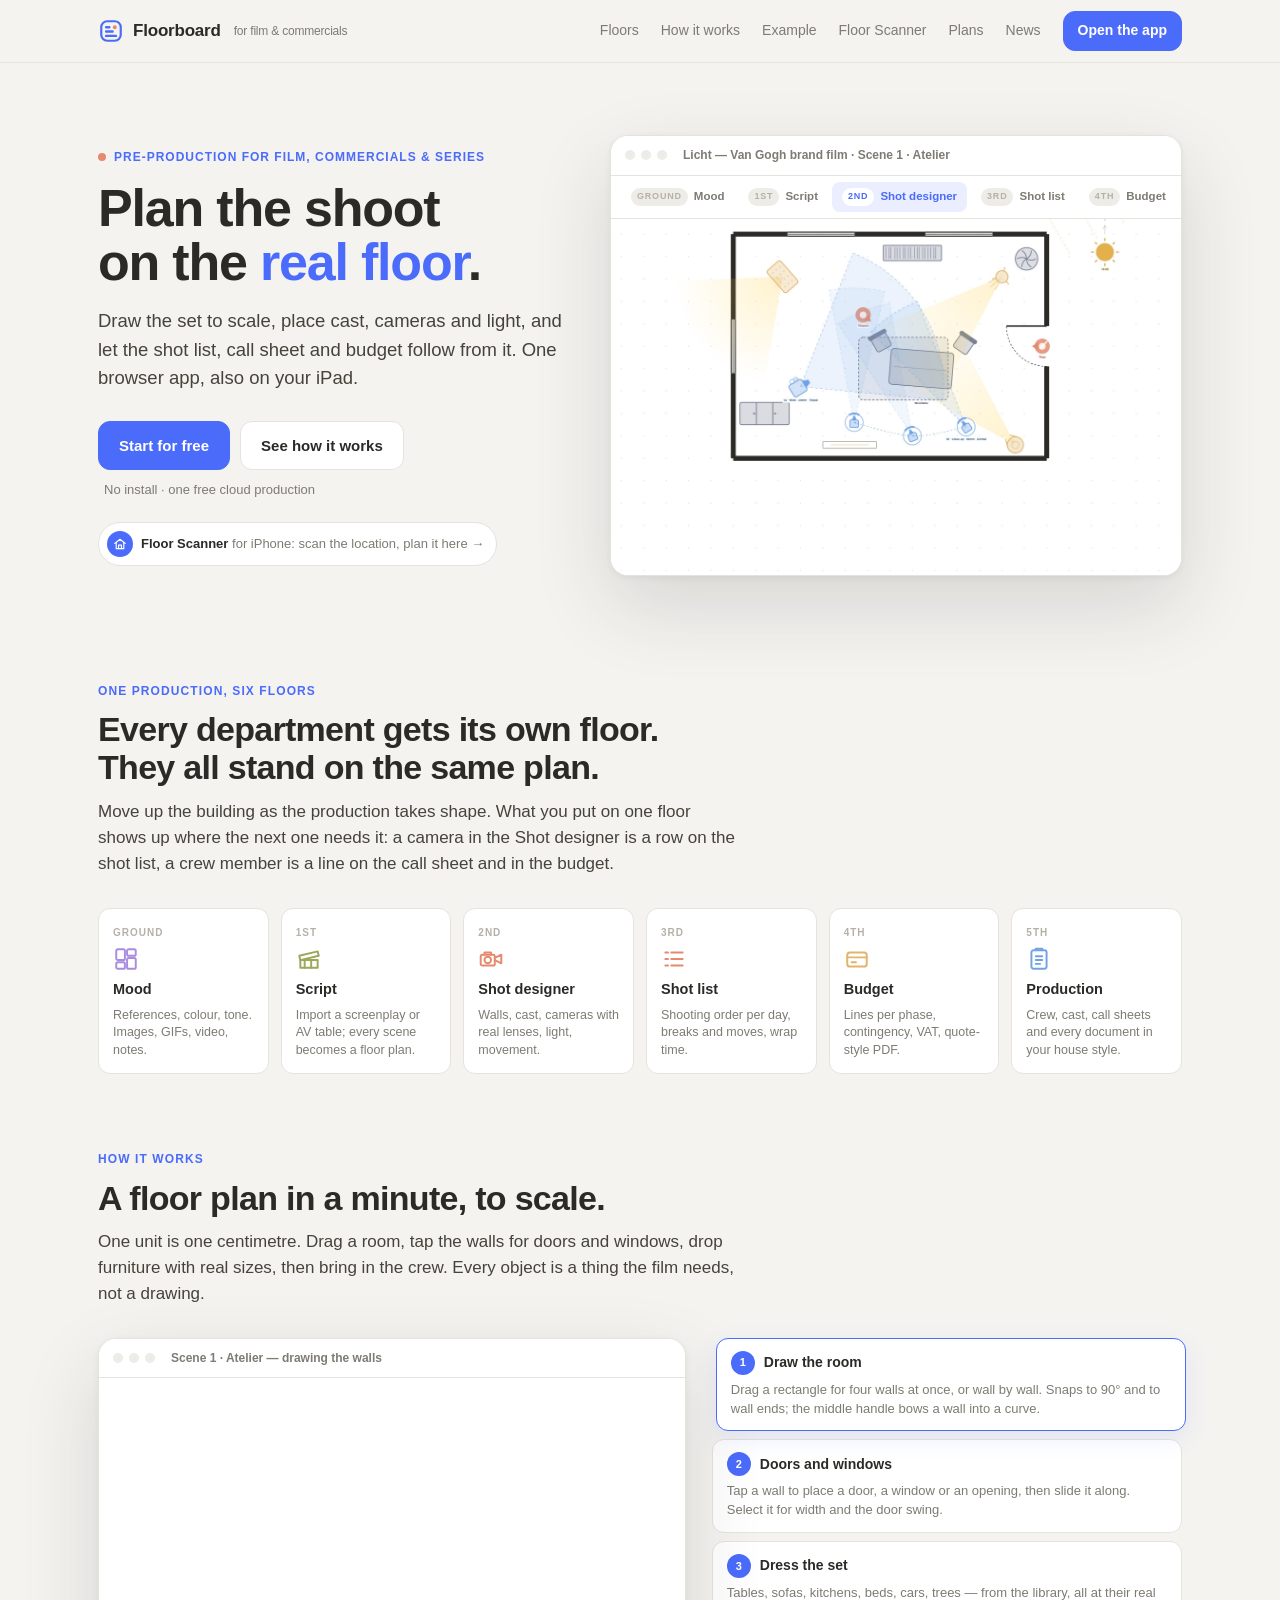
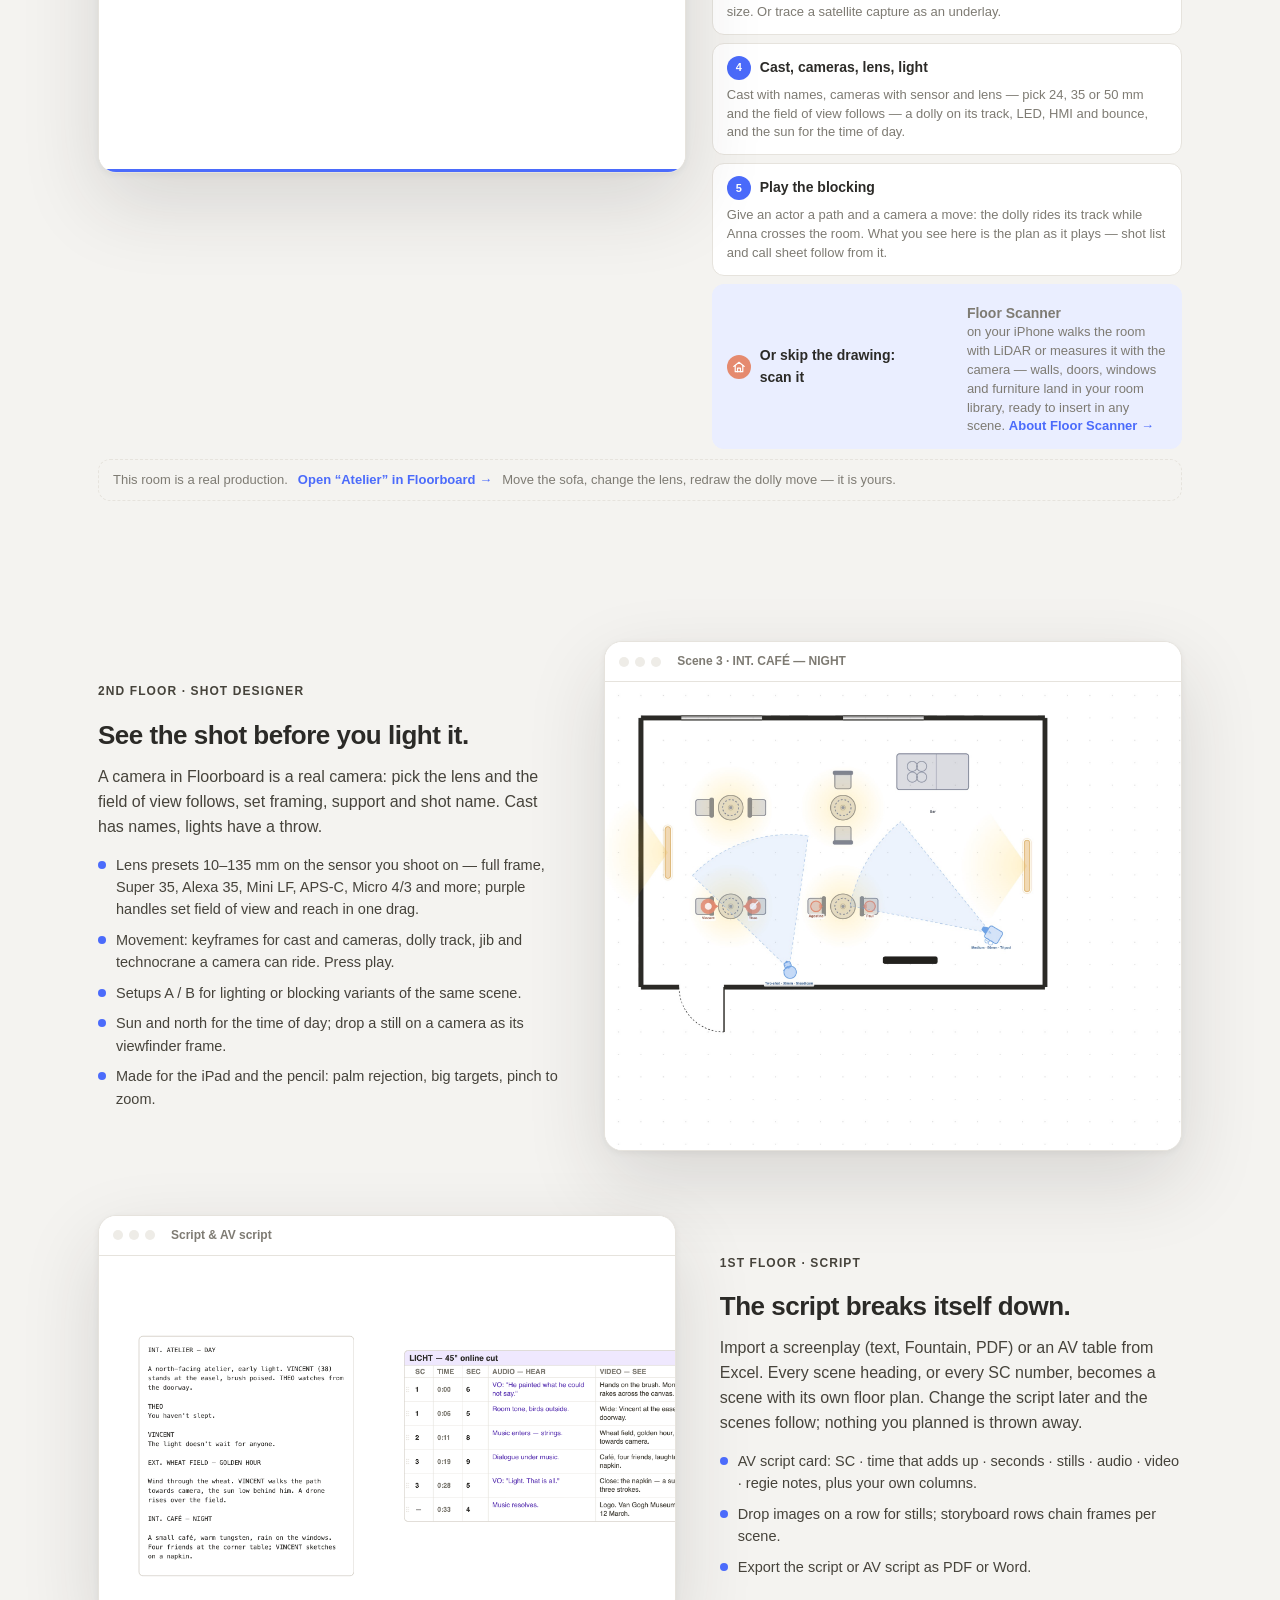
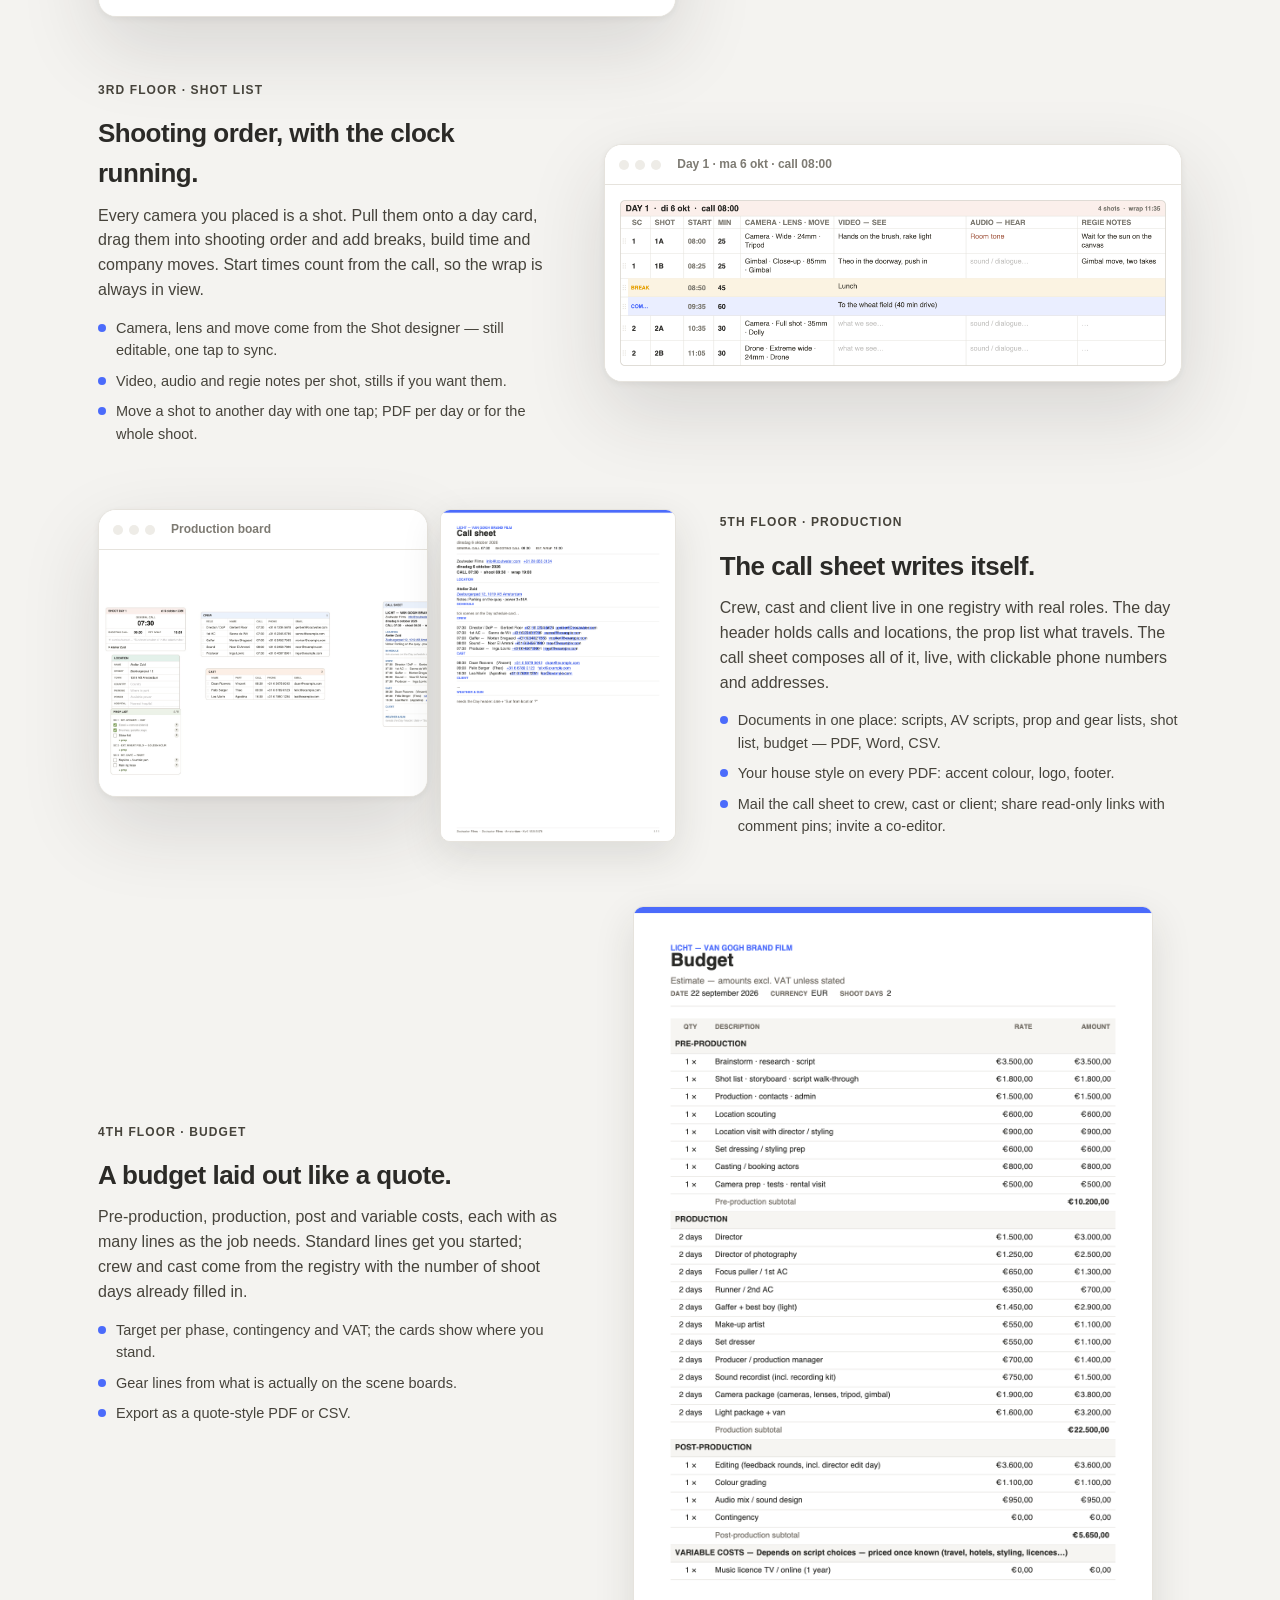
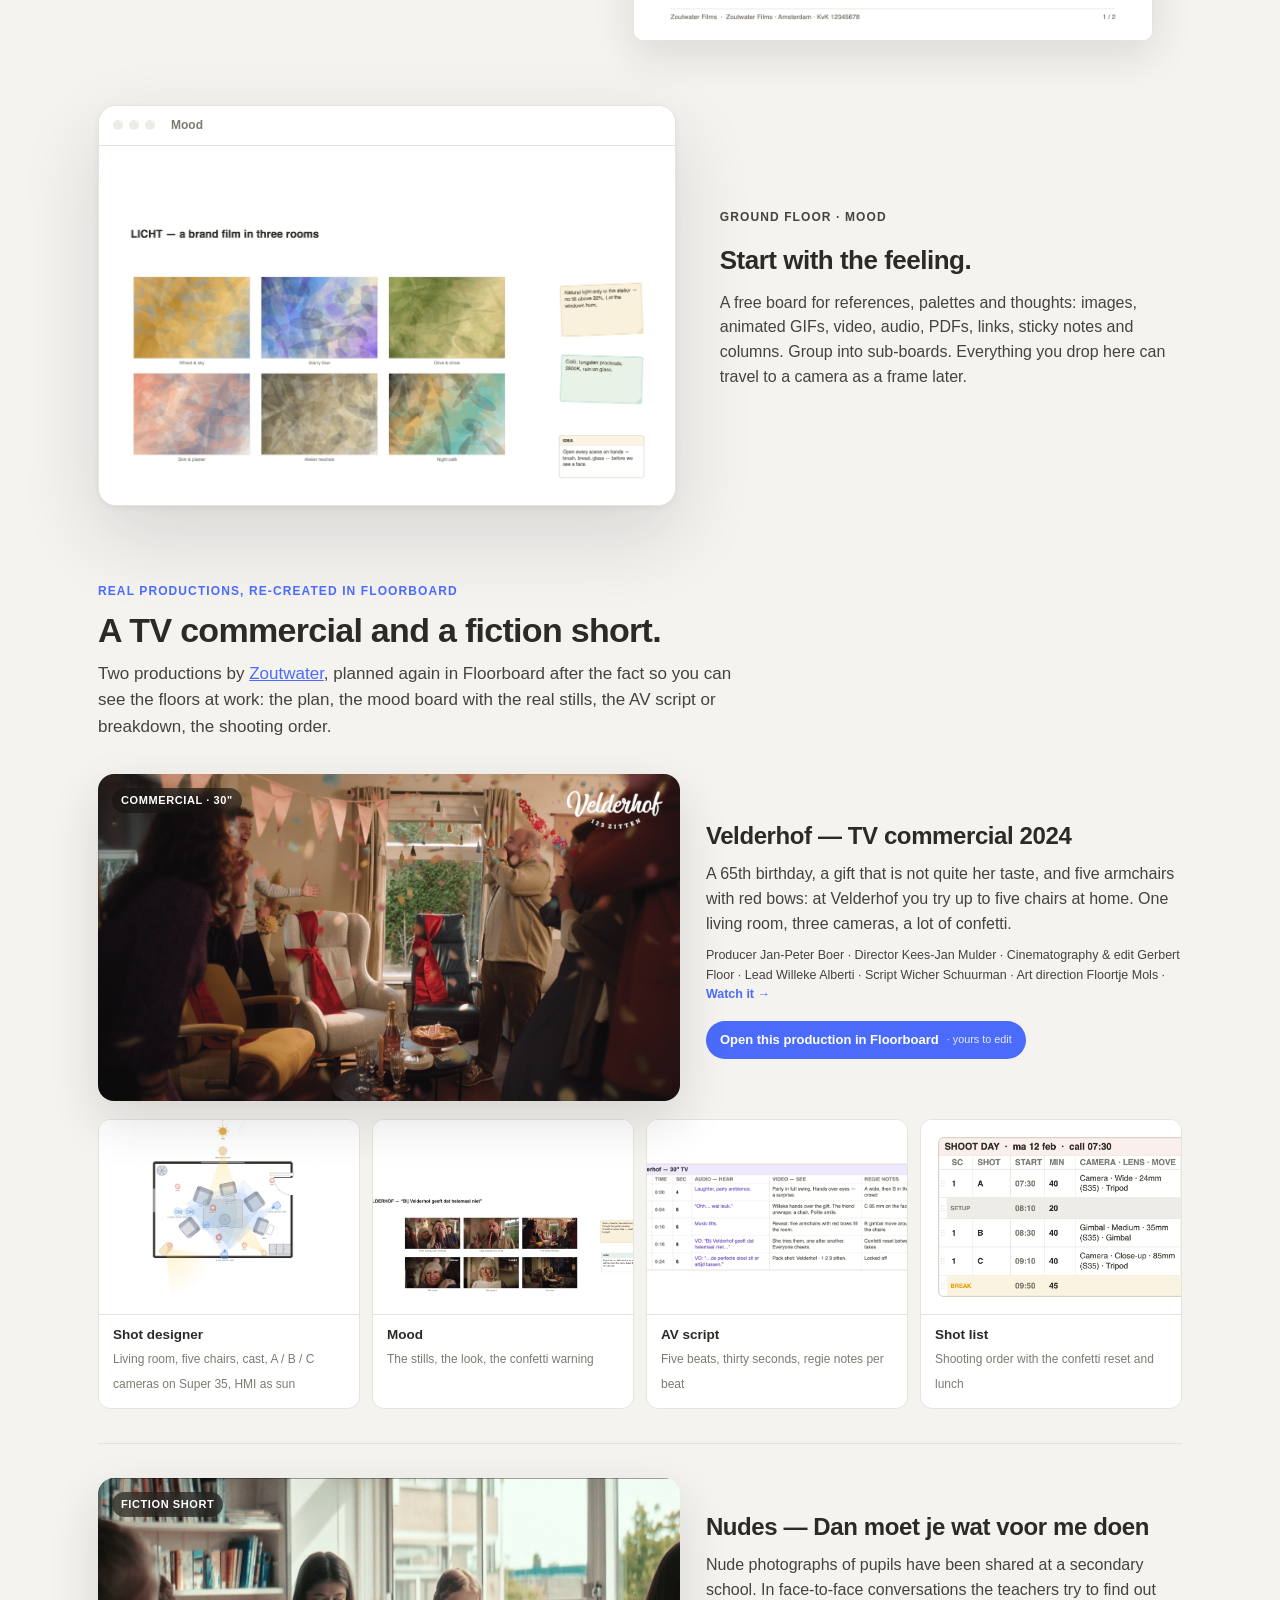
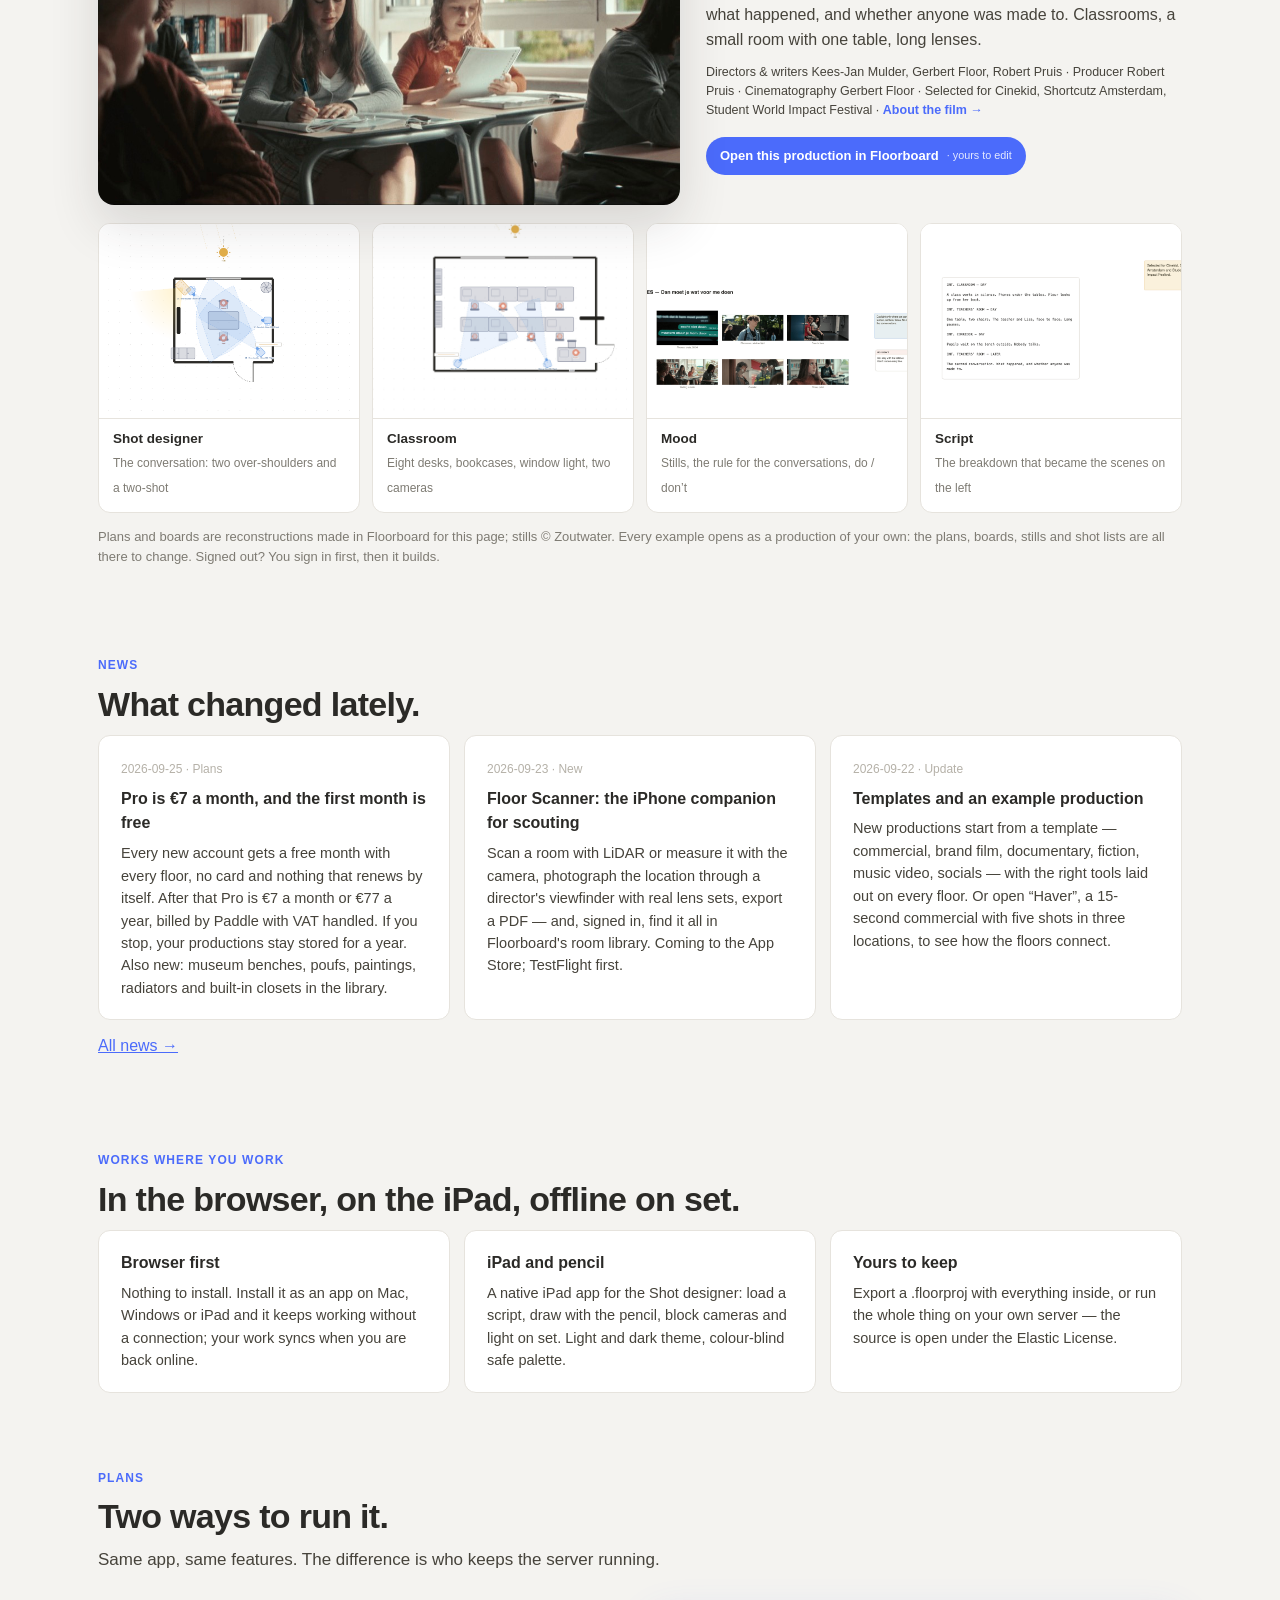
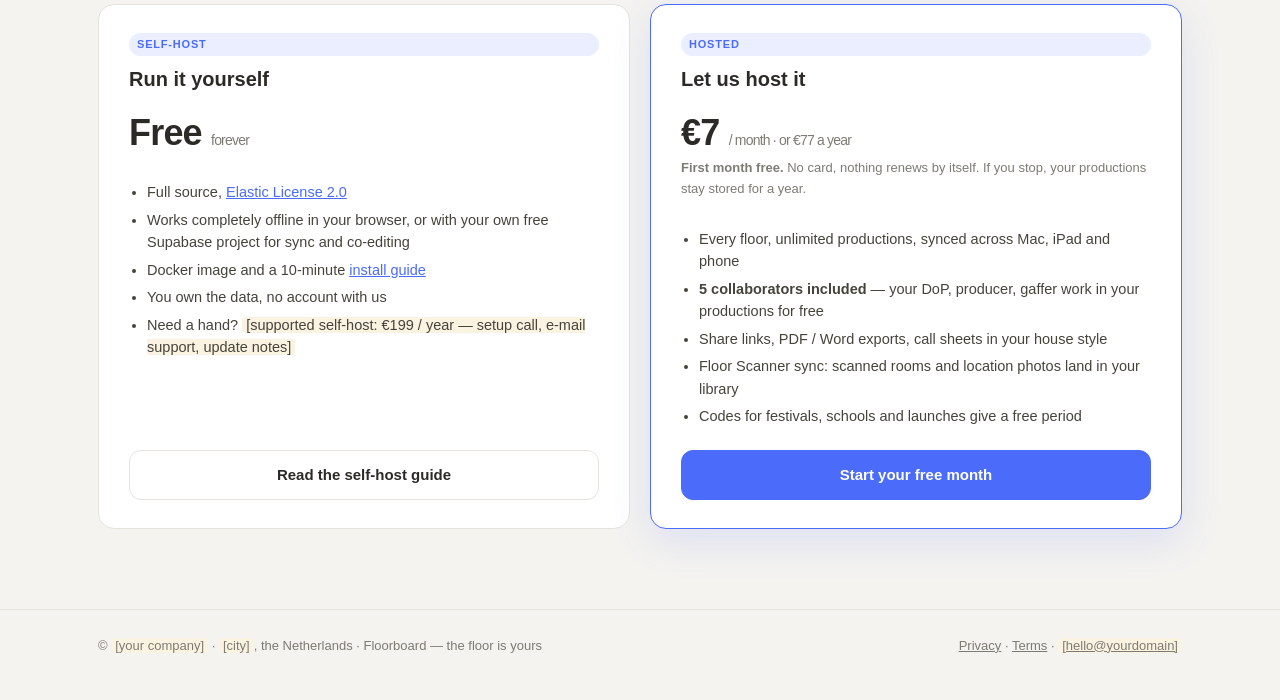
==== index.html @ e401dbe3 "v1.0-rc4 Read-only viewer: tap opens links, enlarges photos, opens files, enters sub-boards; co-edit" ====
<!DOCTYPE html>
<html lang="en">
<head>
<meta charset="UTF-8">
<meta name="viewport" content="width=device-width, initial-scale=1.0, viewport-fit=cover, maximum-scale=1.0, user-scalable=no">
<title>Floorboard — pre-production for film & commercials</title>

<!-- PWA: install to home screen on iPad / Mac, works offline. See manifest.json + service-worker.js -->
<link rel="manifest" href="./manifest.json">
<meta name="theme-color" content="#4B6BFB">
<link rel="icon" href="./icons/icon-32.png" sizes="32x32">
<link rel="icon" href="./icons/icon-192.png" sizes="192x192">
<link rel="apple-touch-icon" href="./icons/icon-180.png">
<meta name="mobile-web-app-capable" content="yes">
<meta name="apple-mobile-web-app-capable" content="yes">
<meta name="apple-mobile-web-app-status-bar-style" content="default">
<meta name="apple-mobile-web-app-title" content="Floorboard">
<!-- Stage 2: cloud saves + login via Supabase (project: jcasjylzosgtitaxbrjo, table kv + RLS verified). -->
<script src="./js/vendor/supabase.js"></script>
<script src="./config.js"></script>
<script src="./supabase-adapter.js"></script>
<link rel="stylesheet" href="./tokens.css">
<link rel="stylesheet" href="./styles.css">
</head>
<body>
<div id="loading"><div class="spin"></div>Loading project…</div>

<div id="app">
  <div id="topbar">
    <button class="btn drawer-btn" id="libToggle" title="Show / hide the scenes &amp; library panel">☰</button>
  <div class="logo">
    <svg class="logo-mark" viewBox="0 0 24 24" aria-hidden="true"><rect x="3" y="3" width="18" height="18" rx="5.5" fill="none" stroke="currentColor" stroke-width="2"/><path d="M7.5 16.5h9M7.5 12.5h6M7.5 8.5h3" fill="none" stroke="currentColor" stroke-width="2.2" stroke-linecap="round"/><circle cx="15.5" cy="8.5" r="1.8" fill="#E58A6F"/></svg>
    <div class="logo-txt"><span class="logo-name">Floorboard</span><span class="logo-tag">the floor is yours</span></div>
  </div>
  <button class="btn" id="projBtn" title="Switch or create productions">Production ▾</button>
  <button class="btn scriptbtn" id="importScriptBtn" title="Import a script file — screenplay (.txt / .fountain / .pdf) or an AV table (.tsv / .csv from Excel or Sheets). Scenes are made for you.">Import script…</button>
  <button class="btn scriptbtn" id="writeScriptBtn" title="Write or paste a script — every scene heading becomes a scene">Write script…</button>
  <div id="projPop"></div>
  <div id="planPop"></div>
    <span id="sceneLbl">SCENE</span><input id="shotTitle" title="Rename scene" spellcheck="false">
    <div class="topbar-right">
      <button class="btn" id="installBtn" title="Install Floorboard as an app" style="display:none">Install app</button>
      <button class="hbtn" id="undoBtn" title="Undo (Ctrl/⌘ Z)" disabled>↩</button>
      <button class="hbtn" id="redoBtn" title="Redo (Ctrl/⌘ ⇧ Z)" disabled>↪</button>
      <span id="saveState">Saved</span>
      <button class="btn" id="shareBtn" title="Read-only share links">Share</button>
      <div id="sharePop"></div>
      <button class="btn primary" id="exportBtn" title="Export the current view">Export</button>
      <div id="exportPop"></div>
      <span id="verChip" title="Floorboard version">v1.0-rc4</span><button class="hbtn" id="themeBtn" title="Light / dark / system theme">◐</button><button class="hbtn" id="roomLibBtn" title="Room library — scouted and scanned rooms, across productions"><svg viewBox="0 0 24 24" style="width:17px;height:17px;fill:none;stroke:currentColor;stroke-width:2;stroke-linecap:round;stroke-linejoin:round;vertical-align:-3px"><path d="M3 11l9-7 9 7"/><path d="M5.5 9.5V20h13V9.5"/><path d="M9.5 20v-6h5v6"/><path d="M15.5 4.5v3"/></svg></button><button id="helpBtn" title="How to use">?</button>
      <button class="btn drawer-btn" id="panelToggle" title="Show / hide the Scene info panel">☷</button>
      <button class="btn" id="accountBtn" title="Account & privacy" style="display:none;padding:5px 9px">
        <svg viewBox="0 0 24 24" style="width:15px;height:15px;fill:none;stroke:currentColor;stroke-width:2;stroke-linecap:round;vertical-align:-2px">
          <circle cx="12" cy="8" r="3.6"/><path d="M4.5 20.5c0-4.1 3.4-6.5 7.5-6.5s7.5 2.4 7.5 6.5"/>
        </svg>
      </button>
    </div>
  </div>

  <div id="tabbar">
    <button data-tab="mood" title="Ground floor — Mood: references, colour, tone"><svg viewBox="0 0 24 24"><rect x="3" y="3" width="8" height="10" rx="1.5"/><rect x="13" y="3" width="8" height="6" rx="1.5"/><rect x="13" y="11" width="8" height="10" rx="1.5"/><rect x="3" y="15" width="8" height="6" rx="1.5"/></svg><span class="fl">Ground</span><span class="nm">Mood</span></button>
    <button data-tab="write" title="1st floor — Script: import, break down, storyboard, AV script"><svg viewBox="0 0 24 24"><path d="M3 9l17-4 1 4-17 4z"/><path d="M7 8.2l2.5 3M12 7l2.5 3M17 5.8l2.5 3M4 13h16v7H4z"/><path d="M8 13v7M14 13v7"/></svg><span class="fl">1st</span><span class="nm">Script</span></button>
    <button data-tab="design" class="on" title="2nd floor — Shot designer: block cameras, cast and light on the real floor"><svg viewBox="0 0 24 24"><rect x="2.5" y="8" width="13" height="10" rx="1.5"/><circle cx="9" cy="13" r="3"/><path d="M15.5 11l6-3v8l-6-3M6 8V6h6v2"/></svg><span class="fl">2nd</span><span class="nm">Shot designer</span></button>
    <button data-tab="shots" title="3rd floor — Shot list: shooting order, breaks, moves, shoot days"><svg viewBox="0 0 24 24"><path d="M4 6h2.5M9.5 6H20M4 12h2.5M9.5 12H20M4 18h2.5M9.5 18H20"/></svg><span class="fl">3rd</span><span class="nm">Shot list</span></button>
    <button data-tab="budget" title="4th floor — Budget: every line per phase, contingency and VAT"><svg viewBox="0 0 24 24"><rect x="3" y="6" width="18" height="13" rx="2.5"/><path d="M3 10.5h18M7 15h4"/></svg><span class="fl">4th</span><span class="nm">Budget</span></button>
    <button data-tab="org" title="5th floor — Production: crew, call sheets, documents, files"><svg viewBox="0 0 24 24"><rect x="5" y="4" width="14" height="17" rx="2"/><path d="M9 4V2.5h6V4M9 9.5h6M9 13h6M9 16.5h4"/></svg><span class="fl">5th</span><span class="nm">Production</span></button>
  </div>
  <div id="main">
    <div id="tabBudget" class="tabPageFull"></div>
    <!-- left -->
    <div id="sidebar">
      <div class="side-head">Scenes <span style="display:flex;gap:4px"><button id="selScenesBtn" title="Select scenes — delete several (or all) at once" style="width:auto;padding:0 7px;font-size:9.5px;letter-spacing:.5px">SELECT</button><button id="planBtn" title="Day planner — chain scenes with travel &amp; setup time" style="width:auto;padding:0 7px;font-size:9.5px;letter-spacing:.5px">PLAN</button><button id="addShot" title="Add scene">+</button></span></div>
      <div id="shotList"></div>
      <div id="library"></div>
    </div>

    <!-- center -->
    <div id="canvasWrap">
      <canvas id="cv"></canvas>
      <div id="toolbar">
        <button data-tool="select" data-tip="Select / move (V)">
          <svg viewBox="0 0 24 24"><path d="M5 3l14 8-6.5 1.5L10 19z"/></svg>
        </button>
        <button data-tool="marquee" data-tip="Select multiple — drag a box (M)">
          <svg viewBox="0 0 24 24"><path d="M4 4h4M10 4h4M16 4h4M4 4v4M4 10v4M4 16v4M20 4v4M20 10v4M20 16v4M4 20h4M10 20h4M16 20h4" stroke-dasharray="0"/></svg>
        </button>
        <div class="sep"></div>
        <button data-tool="wall" data-tip="Draw wall (W) — snaps to 90°">
          <svg viewBox="0 0 24 24"><path d="M4 20L20 4"/><circle cx="4" cy="20" r="1.6"/><circle cx="20" cy="4" r="1.6"/></svg>
        </button>
        <button data-tool="room" data-tip="Draw room (R)">
          <svg viewBox="0 0 24 24"><rect x="4" y="5" width="16" height="14" rx="1"/></svg>
        </button>
        <button data-tool="door" data-tip="Add door — click a wall (D)">
          <svg viewBox="0 0 24 24"><path d="M2.5 19h5M16.5 19h5"/><path d="M7.5 19V7"/><path d="M7.5 7a12 12 0 0 1 9 12" stroke-dasharray="2 2.4"/><path d="M7.5 7l1.6.6"/></svg>
        </button>
        <button data-tool="gap" data-tip="Make an opening in a wall (no door) — click a wall">
          <svg viewBox="0 0 24 24"><path d="M2.5 12h6M15.5 12h6"/><path d="M8.5 12h7" stroke-dasharray="1.5 2.5"/><path d="M8.5 9.5v5M15.5 9.5v5"/></svg>
        </button>
        <button data-tool="window" data-tip="Add window — click a wall">
          <svg viewBox="0 0 24 24"><path d="M2.5 12h4M17.5 12h4"/><rect x="6.5" y="9.5" width="11" height="5" rx=".8"/><path d="M12 9.5v5"/></svg>
        </button>
        <div class="sep"></div>
        <button data-tool="draw" data-tip="Freehand draw / pen">
          <svg viewBox="0 0 24 24"><path d="M4 20l1-4L16 5l3 3L8 19zM14 7l3 3"/></svg>
        </button>
        <button id="textBtn" data-tip="Add text (T)">
          <svg viewBox="0 0 24 24"><path d="M5 6V4h14v2M12 4v16M9 20h6"/></svg>
        </button>
        <button id="noteBtn" data-tip="Add sticky note (N)">
          <svg viewBox="0 0 24 24"><path d="M5 4h14v10l-4 6H5z"/><path d="M15 20v-6h4"/></svg>
        </button>
        <button id="playBtn" data-tip="Play movement (P)">
          <svg viewBox="0 0 24 24"><path d="M8 5l11 7-11 7z"/></svg>
        </button>
        <button id="sunBtn" data-tip="Sun / time of day">
          <svg viewBox="0 0 24 24"><circle cx="12" cy="12" r="4.2"/><path d="M12 3v2.4M12 18.6V21M3 12h2.4M18.6 12H21M5.8 5.8l1.7 1.7M16.5 16.5l1.7 1.7M18.2 5.8l-1.7 1.7M7.5 16.5l-1.7 1.7"/></svg>
        </button>
        <button id="mediaBtn" data-tip="Add media — photos, GIFs, video, audio, PDFs, files">
          <svg viewBox="0 0 24 24"><rect x="3" y="5" width="18" height="14" rx="2.5"/><path d="M3 16l5-5 4 4 3-3 6 6"/><circle cx="16" cy="9.5" r="1.6"/><path d="M12 2.5v0"/></svg>
        </button>
        <button id="fitBtn" data-tip="Zoom to fit (F)">
          <svg viewBox="0 0 24 24"><path d="M9 4H4v5M15 4h5v5M9 20H4v-5M15 20h5v-5"/></svg>
        </button>
      </div>
      <div id="selBar"></div>
      <div id="customPop"></div>
      <div id="zoomCtl">
        <button id="zoomOut">−</button>
        <div id="zoomPct" title="Reset zoom">100%</div>
        <button id="zoomIn">+</button>
      </div>
      <div id="inkBar"></div>
      <button id="hintToggle" title="Show / hide the tool hint">ⓘ</button>
      <div id="hint"></div>
    </div>

    <!-- right -->
    <div id="rightPanel">
      <div id="tabs">
        <button data-tab="info" class="on">Scene info</button>
      </div>
      <!-- the Recce & mood tab retired in v0.44 — reference images live on the
           board itself now; the hidden stills elements below stay because the
           image plumbing (stillInput / boardImgInput) still routes through them -->
      <div class="tabPage on" data-page="info">
        <div id="infoForm">
          <label>Shoot name</label>
          <input id="iShoot" placeholder="Production / shoot name">
          <div class="irow">
            <div style="flex:0 0 86px"><label>Scene #</label><input id="iScene" placeholder="12A"></div>
            <div style="flex:1"><label>Scene description</label><input id="iDesc" placeholder="INT. KITCHEN — DAY"></div>
          </div>
          <label>Script</label>
          <textarea id="iScript" rows="7" placeholder="Paste or write the scene's script / action here…"></textarea>
          <div class="irow">
            <div style="flex:1"><label>Date</label><input id="iDate" type="date"></div>
            <div style="flex:1"><label>Time</label><input id="iTime" type="time" step="600"></div>
          </div>
          <div class="irow">
            <div style="flex:1"><label>Duration</label><select id="iDur"></select></div>
            <div style="flex:1"><label>Pref. weather</label><select id="iWeather"></select></div>
          </div>
          <div class="side-head" style="margin-top:14px">Setups <span id="setupChips" style="display:none;gap:4px;align-items:center"></span></div>
          <div id="setupHint" style="font-size:10.5px;color:var(--ink2);line-height:1.45;margin-top:2px"></div>
          <div class="side-head" style="margin-top:14px">Shots in this scene <button id="addShotEnt" title="Add shot">+</button></div>
          <div id="shotEntList"></div>
          <div style="font-size:10.5px;color:var(--ink2);margin-top:4px;line-height:1.45">
            Assign each camera to a shot via the camera's selection bar. Whether shots run simultaneously or in sequence doesn't matter here — that's a schedule question, not a blocking one.
          </div>
          <div style="display:none">
          </div>
          <div class="ihint">Date, time, duration and weather carry over when you add a new scene — the next scene starts when this one wraps.</div>
        </div>
      </div>
      <div class="tabPage" data-page="stills" style="display:none">
        <div id="stillDrop"></div>
        <div id="stillsGrid"></div>
        <input type="file" id="stillInput" accept="image/*" multiple hidden>
        <input type="file" id="boardImgInput" accept="image/*" multiple hidden>
      </div>
    </div>
    <div class="helpSec" data-help="mood">
      <div class="sub">A free canvas for visual thinking — collect stills, colors, sounds and references.</div>
      <h3>Getting things on the board</h3>
      <p>Drag tiles from the <b>Board</b> library, drop image files straight onto the canvas, or copy any picture (ShotDeck, Frameset, a browser tab) and paste with <kbd>Cmd/Ctrl+V</kbd>. Images take a <b>caption</b> via the selection bar. <b>Links</b> title themselves after their URL and fetch video previews automatically. <b>Audio</b> cards play with a tap on ▸. <b>Files</b> (PDFs get a first-page preview) travel with the project.</p>
      <h3>Working the canvas</h3>
      <p>Scroll to zoom, drag empty space to pan, <kbd>F</kbd> zooms to fit. The <b>marquee tool</b> <kbd>M</kbd> drags a box around several objects — then drag any one of them to move the whole group (duplicate/delete work on the group too). Double-click notes, text, to-do items and table cells to edit in place — <kbd>Tab</kbd>/<kbd>Enter</kbd> flow through table cells, <kbd>Enter</kbd> chains new to-do items. Tables grow like a spreadsheet: drag the corner handle to add or remove rows and columns. Drag anything onto the <b>trash can</b> at the bottom to delete it (undo works). Only photos rotate here; everything else stays straight.</p>
    </div>
    <div class="helpSec" data-help="write">
      <div class="sub">Script and storyboard side by side — write left, break down right.</div>
      <h3>Script blocks</h3>
      <p>Drop a <b>Film script</b> or two-column <b>AV script</b> block from the library and double-click to write (left half = VIDEO, right half = AUDIO on AV blocks). <b>Import…</b> in the selection bar accepts .txt, .fountain, Final Draft .fdx and .pdf.</p>
      <h3>Break down</h3>
      <p>Select a script block and hit <b>Break down</b>: FLOOR detects scenes (INT./EXT. headings on film scripts, paragraphs on AV), creates a scene board per scene with the cast placed on it, and stacks linked <b>storyboard rows</b> next to your script — title | reference image | shot description. <b>Open scene ↗</b> jumps to that board in the Shot designer, where every camera maps to one shot.</p>
      <p>Select a storyboard row and hit the <b>+ chip</b> below it (or "+ Row below" in the selection bar) to chain the next shot idea of that scene — everything underneath moves down automatically, so later scenes never get overlapped.</p>
      <p>All the moodboard tools (notes, images, to-dos, tables, files, audio, paste, trash) work here too.</p>
    </div>
    <div class="helpSec" data-help="org">
      <div class="sub">The production board — everything the shoot day needs, spatially arranged.</div>
      <h3>Production cards</h3>
      <p>The <b>Day header</b> card is the call-time block of a call sheet: pick the date in its selection bar, click the big <b>general call</b> (plus shooting call and est. wrap) to type times, and hit <b>Sun from location ↻</b> — sunrise and sunset compute from the Location card's place. <b>Production info</b> and <b>Location</b> are field cards — label:value rows, click a value to edit, <kbd>Tab</kbd> hops fields, empty fields show light placeholders. Production info is a live window onto the production itself; each Location card holds one location (address, parking, power, nearest hospital, notes). <b>Checklist</b> drops a real to-do list born from a template — camera dept, grip &amp; light, location, wrap, or blank. <b>Day schedule</b> is a column card born with the classic timeline. The <b>Weather (live)</b> card fetches a real forecast: give it a place and a date in its selection bar and hit <b>Fetch ↻</b> (forecasts reach ~16 days ahead, free GFS-backed data from Open-Meteo).</p>
      <h3>Crew, cast &amp; client — the People registry</h3>
      <p>The <b>Crew</b>, <b>Cast</b> and <b>Client</b> cards are live views of one per-production <b>People registry</b>: add a person on any card and they exist everywhere; edit a phone number once and every card updates. Click a cell to edit, <kbd>Tab</kbd>/<kbd>Enter</kbd> flow through the fields (<kbd>Enter</kbd> on the last row chains a new person), the <b>+</b> chip adds a row, the <b>×</b> chips remove one, and dragging a row's dotted grip reorders it. <b>Paste list…</b> (selection bar) imports a whole contact list: one person per line, FLOOR picks out name / role / phone / email / call time and shows a preview before adding. The registry will feed the call-sheet generator next phase. Drop map screenshots or location photos on the board; <b>Export</b> turns the whole board into a one-page PDF you can send as a call sheet today.</p>
    </div>
  </div>
</div>

<div id="lightbox"><img alt=""></div>

<div id="helpOverlay">
  <div id="helpCard">
    <button id="helpClose">×</button>
    <h2>Floorboard — the floor is yours</h2>
    <div class="sub">Six floors, one production. Pick a floor below; the guide opens on the one you are working on.</div>
    <div class="help-nav">
      <button data-help="mood">Ground · Mood</button><button data-help="write">1st · Script</button><button data-help="design">2nd · Shot designer</button>
      <button data-help="shots">3rd · Shot list</button><button data-help="budget">4th · Budget</button><button data-help="org">5th · Production</button>
      <button data-help="rooms">Rooms</button><button data-help="ipad" class="touch-only">iPad</button><button data-help="keys" class="kbd-only">Shortcuts</button>
    </div>

    <div class="helpSec" data-help="mood">
      <h3>Ground floor · Mood</h3>
      <p>A free board for tone, references and colour. Drag images, GIFs, video, audio and files onto it (or use the <b>+ Media</b> button in the toolbar), pin links, write sticky notes, text and columns, and group things in <b>sub-boards</b>. Colour cards hold palettes; the pencil draws freehand — lovely with a pencil.</p>
      <p>Everything on a board can be moved, resized, rotated, locked, duplicated and sent to front or back from its selection bar. Double-tap a note or text to write in it.</p>
    </div>

    <div class="helpSec" data-help="write">
      <h3>1st floor · Script</h3>
      <p><b>Import script…</b> takes a screenplay (.txt, .fountain, .pdf) or an AV table exported from Excel / Sheets (.tsv / .csv). Every scene heading — or every SC number — becomes a scene in the Shot designer. <b>Write script…</b> lets you paste or type one.</p>
      <p>The <b>AV script</b> card is a table: SC · TIME (adds up) · SEC · stills · audio · video · regie notes, plus your own columns. Drop an image on a row for a still. <b>Break down → scenes</b> keeps scenes in step with the rows; a removed row renames its scene "old" rather than deleting your work. Export the script or the AV script as PDF or .docx from the selection bar, or from the Production floor's Documents.</p>
      <p><b>Storyboard rows</b> chain frames per scene; scene stills also show in the Shot designer's Scene info.</p>
    </div>

    <div class="helpSec" data-help="design">
      <h3>2nd floor · Shot designer</h3>
      <p>The floor plan of every scene. 1 unit = 1 cm, grid dots are 50 cm apart. <b>Wall</b> drags a wall (snaps to 90° and to wall ends), <b>Room</b> drags four at once; <b>door</b>, <b>window</b> and <b>opening</b> go on a wall with a tap, then slide along it. Select an opening for its width and door swing. Walls can be curved by their middle handle and locked so set dressing stays put.</p>
      <p><b>Cameras, cast and light</b> come from the library on the left. Purple handles set a camera's field of view and reach; the selection bar has lens presets, framing, support (tripod, gimbal, dolly…) and a shot name — all of that flows into the <b>Shot list</b> on the 3rd floor. Drop a still on a camera for a director's-viewfinder frame.</p>
      <p><b>Movement</b>: → Add movement, then + Move point. Every point is a keyframe with its own facing and framing. Dolly track, jib and technocrane are real rigs: a camera dropped on them rides along. ▶ plays all movement.</p>
      <p><b>Setups</b> (Scene info panel) are lighting or blocking variants of the same scene. The <b>sun</b> button sets time of day and north. <b>Underlay</b> an image (a satellite capture, a scan) behind the walls to trace a real location — or open the <b>Room library</b> (house icon, top right) to save this room or insert a scouted one.</p>
    </div>

    <div class="helpSec" data-help="shots">
      <h3>3rd floor · Shot list</h3>
      <p>A board with one <b>shot list card per shoot day</b>. It is an AV-style table in shooting order: SC · SHOT · START · MIN · CAMERA · LENS · MOVE · stills · video · audio · regie notes. <b>+ Shots…</b> pulls every camera from your scene boards with its camera, lens and support prefilled (still editable; <b>Sync ↻</b> refreshes what you did not retype).</p>
      <p>Add <b>Break</b>, <b>Setup</b> and <b>Company move</b> rows with minutes; START counts from the day's call, so the wrap time is always visible. Drag rows by their grip into order; tap a row and use <b>→ Day 2</b> to move it to another day. <b>PDF</b> exports the day (or all days) in your document style; <b>.docx</b> gives a Word table.</p>
    </div>

    <div class="helpSec" data-help="budget">
      <h3>4th floor · Budget</h3>
      <p>Laid out like a quote: pre-production, production, post-production and variable costs, each with as many lines as you need (qty × rate, with a note). <b>Standard lines</b> drops the usual items for a phase; <b>From crew / cast list</b> takes people from the registry with their role, qty = number of shoot days; <b>Gear from boards</b> lists what is on the scene boards. Drag lines between phases.</p>
      <p>Set a target per phase, a contingency % and VAT %; the cards show where you stand. Export a quote-style <b>PDF</b> or <b>CSV</b>.</p>
    </div>

    <div class="helpSec" data-help="org">
      <h3>5th floor · Production</h3>
      <p>The producer's floor. <b>Documents</b> (top of the library) lists every exportable document — scripts, AV scripts, prop and gear lists, call sheets, shot list, budget — with PDF / .docx / CSV buttons, and <b>STYLE</b> sets the accent colour, header, logo and footer every PDF uses.</p>
      <p>Production cards: <b>Day header</b> (date, calls, sunrise / sunset, locations in visiting order), <b>Crew</b>, <b>Cast</b> and <b>Client</b> lists (one shared people registry with real roles), <b>Location</b> and <b>Production info</b>, <b>Weather</b>, the <b>Day schedule</b> strip, <b>Prop list</b> and <b>Gear list</b>, and the live <b>Call sheet</b> that composes them — export it as an A4 document or mail it to crew, cast or client.</p>
      <p>The prop list only holds what travels with you: add rows yourself or <b>Pick from boards…</b>; × removes a row, <b>Remove ticked</b> clears the packed ones.</p>
    </div>

    <div class="helpSec" data-help="rooms">
      <h3>Rooms &amp; scouting</h3>
      <p>The <b>Room library</b> (house icon, top right) keeps every space you scouted, across productions: walls with doors, windows and openings, plus the furniture that belongs to the location. In the Shot designer, <b>Save this scene as a room</b> stores what you drew; <b>Insert</b> places a saved room in any scene, optionally replacing its walls.</p>
      <p>Scans arrive here too: the Floorboard Scout app measures rooms with <b>LiDAR</b> on Pro iPhones and iPads, and with the <b>camera (AR)</b> on every other device — less precise, still a real plan. Both are labelled by their source in the library.</p>
    </div>

    <div class="helpSec" data-help="ipad">
      <h3>On the iPad</h3>
      <p>One finger drags an object or, on empty floor, pans. Two fingers pinch to zoom. Tap to select; the selection bar appears above the object. ☰ and ☷ collapse the side panels for a wide canvas. With a pencil, drawing walls, ink and moving things is precise; your palm is ignored while the pencil is down.</p>
      <p>The small ⓘ at the bottom left shows or hides the tool hint. Keyboard shortcuts only matter with a keyboard attached — connect one and the Shortcuts tab appears here.</p>
    </div>

    <div class="helpSec" data-help="keys">
      <h3>Shortcuts</h3>
      <div class="cols">
        <div class="krow"><span>Select tool</span><kbd>V</kbd></div>
        <div class="krow"><span>Multi-select (drag a box)</span><kbd>M</kbd></div>
        <div class="krow"><span>Wall / Room</span><span><kbd>W</kbd> <kbd>R</kbd></span></div>
        <div class="krow"><span>Door tool</span><kbd>D</kbd></div>
        <div class="krow"><span>Text / Sticky note</span><span><kbd>T</kbd> <kbd>N</kbd></span></div>
        <div class="krow"><span>Play movement</span><kbd>P</kbd></div>
        <div class="krow"><span>Zoom to fit</span><kbd>F</kbd></div>
        <div class="krow"><span>Undo / redo</span><span><kbd>Ctrl/⌘ Z</kbd> · <kbd>⇧</kbd> to redo</span></div>
        <div class="krow"><span>Pan</span><span>drag empty / <kbd>Space</kbd>+drag</span></div>
        <div class="krow"><span>Delete selection</span><kbd>Del</kbd></div>
        <div class="krow"><span>Duplicate / copy</span><span><kbd>Ctrl/⌘ D</kbd> <kbd>Ctrl/⌘ C</kbd></span></div>
        <div class="krow"><span>Free angle / grid snap</span><kbd>Shift</kbd></div>
        <div class="krow"><span>Cancel / deselect</span><kbd>Esc</kbd></div>
        <div class="krow"><span>Close drawn outline</span><kbd>Enter</kbd></div>
      </div>
    </div>
  </div>
</div>
<script src="./js/00-theme.js"></script>
<script src="./js/00-catalog.js"></script>
<script src="./js/00-icons.js"></script>
<script src="./js/01-state-render.js"></script>
<script src="./js/02-selection.js"></script>
<script src="./js/03-input.js"></script>
<script src="./js/04-ui.js"></script>
<script src="./js/05-app.js"></script>
<script src="./js/06-tabs.js"></script>
<script src="./js/07-share.js"></script>
<script src="./js/08-native.js"></script>
<script src="./js/09-budget.js"></script>
<script src="./js/10-docs.js"></script>
<script src="./js/11-shotlist.js"></script>
<script src="./js/12-media.js"></script>
<script src="./js/13-rooms.js"></script>
<script src="./js/14-templates.js"></script>
<script src="./js/15-atelier.js"></script>
<script src="./js/16-tour.js"></script>
</body>
</html>
---- tokens.css ----
/* =====================================================================
   FLOOR / Floorboard — design tokens (the ONE source of truth)
   =====================================================================
   Loaded before styles.css. Every colour, radius and size in the app —
   the CSS *and* the canvas renderer (js/00-theme.js reads these at
   runtime) — comes from here. Light is the default; dark applies when
   <html data-theme="dark"> is set, or when the OS prefers dark and no
   explicit choice was made.

   Palette notes
   - Neutrals are warm greys (paper), never pure grey: calm, "studio".
   - Semantic colours are colour-blind safe (Okabe–Ito based): blue for
     action, vermillion for danger, amber for warning, teal-green for
     success — no red/green pair anywhere, and every state also has a
     shape or label, never colour alone.
   - Radii: 8 on controls, 12 on panels/cards, 16 on overlays; canvas
     cards 8. Soft, not bubbly.
   ===================================================================== */
:root{
  /* surfaces */
  --bg:#F4F3F0;          /* app background, canvas paper */
  --panel:#FFFFFF;       /* sidebars, topbar, popovers */
  --card:#FFFFFF;        /* canvas cards */
  --hover:#F6F5F2;
  --soft:#EEECE7;        /* subtle fills, chips */
  --grid:#E3E0D9;        /* canvas grid dots */
  --line:#E6E3DD;        /* hairlines */
  --line2:#D6D2CA;       /* stronger strokes, card outlines */
  /* text */
  --ink:#2B2A27;
  --body:#46433B;
  --ink2:#7E7B73;
  --ink3:#B5B1A8;
  /* placeholders (ink at alpha) */
  --ph30:rgba(70,67,59,.30);
  --ph35:rgba(70,67,59,.35);
  --ph40:rgba(70,67,59,.40);
  --chip:rgba(255,255,255,.92);      /* floating chips on canvas */
  --toast:#2A2926; --toast-ink:#FFFFFF;
  /* semantic */
  --accent:#4B6BFB; --accent-ink:#3D5BE8; --accent-soft:#EAEEFF; --accent-08:rgba(75,107,251,.08);
  --danger:#D55E00; --danger-soft:#FBEAE0; --danger-line:#F0C1A6;
  --warn:#E69F00;  --warn-soft:#FBF3E2;
  --ok:#009E73;    --ok-soft:#E3F5EF;
  --on-accent:#FFFFFF;
  /* shape */
  --r-xs:6px; --r-sm:8px; --r-md:12px; --r-lg:16px; --r-pill:999px;
  --r-card:8;            /* canvas roundRect radius, unitless */
  /* size & type */
  --tap:34px;            /* minimum control height with a mouse; touch bumps to 44 */
  --fs:13.5px;
  --shadow:0 1px 2px rgba(40,38,32,.05), 0 6px 18px rgba(40,38,32,.07);
  --shadow-lg:0 18px 60px rgba(40,38,32,.16);
  /* legacy aliases (older rules still reference these) */
  --border:var(--line); --border2:var(--line2); --radius:var(--r-md);
  color-scheme:light;
}

/* ---------- dark ---------- */
:root[data-theme="dark"]{
  --bg:#151618; --panel:#1E1F22; --card:#232428; --hover:#26272B; --soft:#2A2B30;
  --grid:#25262A; --line:#2E3035; --line2:#3A3C42;
  --ink:#ECEAE4; --body:#D3D0C8; --ink2:#9C998F; --ink3:#6B6960;
  --ph30:rgba(236,234,228,.30); --ph35:rgba(236,234,228,.35); --ph40:rgba(236,234,228,.40);
  --chip:rgba(35,36,40,.92);
  --toast:#ECEAE4; --toast-ink:#1E1F22;
  --accent:#6D86FF; --accent-ink:#8CA0FF; --accent-soft:#252B45; --accent-08:rgba(109,134,255,.12);
  --danger:#F0844A; --danger-soft:#3A2419; --danger-line:#6B3A22;
  --warn:#F0B44A; --warn-soft:#3A3120;
  --ok:#3BC29A; --ok-soft:#173A30;
  --shadow:0 1px 2px rgba(0,0,0,.35), 0 8px 24px rgba(0,0,0,.35);
  --shadow-lg:0 18px 60px rgba(0,0,0,.55);
  color-scheme:dark;
}
@media (prefers-color-scheme: dark){
  :root:not([data-theme="light"]){
    --bg:#151618; --panel:#1E1F22; --card:#232428; --hover:#26272B; --soft:#2A2B30;
    --grid:#25262A; --line:#2E3035; --line2:#3A3C42;
    --ink:#ECEAE4; --body:#D3D0C8; --ink2:#9C998F; --ink3:#6B6960;
    --ph30:rgba(236,234,228,.30); --ph35:rgba(236,234,228,.35); --ph40:rgba(236,234,228,.40);
    --chip:rgba(35,36,40,.92);
    --toast:#ECEAE4; --toast-ink:#1E1F22;
    --accent:#6D86FF; --accent-ink:#8CA0FF; --accent-soft:#252B45; --accent-08:rgba(109,134,255,.12);
    --danger:#F0844A; --danger-soft:#3A2419; --danger-line:#6B3A22;
    --warn:#F0B44A; --warn-soft:#3A3120;
    --ok:#3BC29A; --ok-soft:#173A30;
    --shadow:0 1px 2px rgba(0,0,0,.35), 0 8px 24px rgba(0,0,0,.35);
    --shadow-lg:0 18px 60px rgba(0,0,0,.55);
    color-scheme:dark;
  }
}

/* ---------- Floorboard object palette (mirrors PAL in js/00-catalog.js) ---------- */
:root{
  --pal-slate:#7A8194; --pal-sky:#6FA3E8; --pal-coral:#E58A6F; --pal-olive:#9BA85A;
  --pal-sand:#E1B46A; --pal-lilac:#A98BE0; --pal-teal:#6DBBAF;
}
---- styles.css ----
/* tokens live in tokens.css */
  *{box-sizing:border-box; margin:0; padding:0;}
  html,body{height:100%; overflow:hidden;}
  body{
    font-family:-apple-system,BlinkMacSystemFont,"Segoe UI",Roboto,Helvetica,Arial,sans-serif;
    background:var(--bg); color:var(--ink); font-size:var(--fs);
  }
  button{font:inherit; color:inherit; background:none; border:none; cursor:pointer;}
  input,textarea,select{font:inherit; color:inherit;}
  ::selection{background:var(--accent-soft);}

  /* ---------- layout ---------- */
  /* minmax(0,1fr): the topbar's min-content width must NEVER widen the app
     past the viewport (it silently pushed the Scene info panel off-screen
     on iPad — every row overflows together) */
  #app{display:grid; grid-template-rows:calc(60px + env(safe-area-inset-top)) auto 1fr; grid-template-columns:minmax(0,1fr); height:100%;}
  #topbar{
    display:flex; align-items:center; gap:10px; padding:0 14px;
    background:var(--panel); border-bottom:1px solid var(--border); min-width:0;
  }
  #main{display:grid; grid-template-columns:264px 1fr 266px; min-height:0;}

  .logo{display:flex; align-items:center; gap:8px; font-weight:600; letter-spacing:.2px;}
  .logo .dot{width:10px; height:10px; border-radius:var(--r-sm); background:var(--accent);}
  #shotTitle{
    border:1px solid transparent; border-radius:var(--r-sm); padding:4px 8px;
    width:220px; min-width:70px; max-width:300px; flex:0 1 auto;
    font-weight:600; background:transparent;
  }
  #shotTitle:hover{border-color:var(--border);}
  #shotTitle:focus{outline:none; border-color:var(--accent); background:var(--panel);}
  .topbar-right{margin-left:auto; display:flex; gap:8px; align-items:center;}
  .btn{
    padding:6px 12px; border-radius:var(--r-sm); border:1px solid var(--border);
    background:var(--panel); box-shadow:0 1px 1px rgba(40,38,32,.04);
    transition:background .12s,border-color .12s;
  }
  .btn:hover{background:var(--hover); border-color:var(--border2);}
  .btn.primary{background:var(--accent); border-color:var(--accent); color:var(--panel);}
  .btn.primary:hover{background:var(--accent-ink);}
  .btn:disabled{opacity:.5; cursor:default;}
  #helpBtn{
    width:30px; height:30px; border-radius:50%; border:1px solid var(--border);
    color:var(--ink2); font-weight:700;
  }
  #helpBtn:hover{background:var(--accent-soft); color:var(--accent); border-color:var(--accent);}
  #saveState{color:var(--ink2); font-size:11.5px; min-width:56px; text-align:right;}

  /* ---------- left sidebar ---------- */
  #sidebar{
    background:var(--panel); border-right:1px solid var(--border);
    display:flex; flex-direction:column; min-height:0;
  }
  .side-head{
    display:flex; align-items:center; justify-content:space-between;
    padding:12px 12px 6px; font-size:11px; font-weight:700; letter-spacing:.8px;
    text-transform:uppercase; color:var(--ink2);
  }
  .side-head button{
    width:22px; height:22px; border-radius:var(--r-sm); border:1px solid var(--border);
    font-size:14px; line-height:1; color:var(--ink2);
  }
  .side-head button:hover{background:var(--accent-soft); color:var(--accent); border-color:var(--accent);}
  #shotList{overflow-y:auto; padding:2px 8px 8px; max-height:26%; flex:none;}
  .shot-item{
    display:flex; align-items:center; gap:8px; padding:7px 9px; border-radius:var(--r-sm);
    cursor:pointer; user-select:none; border:1px solid transparent;
  }
  .shot-item:hover{background:var(--hover);}
  .shot-item.active{background:var(--accent-soft); border-color:var(--accent-soft);}
  .shot-item .num{
    font-size:11px; font-weight:700; color:var(--ink2); background:var(--soft);
    border-radius:var(--r-sm); padding:2px 6px; flex:none;
  }
  .shot-item.active .num{background:var(--accent-soft); color:var(--accent);}
  .shot-item .nm{flex:1; white-space:nowrap; overflow:hidden; text-overflow:ellipsis;}
  .shot-item .mini{
    opacity:0; flex:none; color:var(--ink2); font-size:13px; width:20px; height:20px; border-radius:var(--r-sm);
  }
  .shot-item:hover .mini{opacity:1;}
  .shot-item .mini:hover{background:var(--soft); color:var(--ink);}
  .shot-item input{
    flex:1; border:1px solid var(--accent); border-radius:var(--r-sm); padding:2px 6px; min-width:0; background:var(--panel);
  }

  #library{flex:1; overflow-y:auto; border-top:1px solid var(--border); padding-bottom:14px;}
  .cat-head{
    display:flex; align-items:center; gap:6px; padding:11px 12px 5px;
    font-size:10.5px; font-weight:700; letter-spacing:.8px; text-transform:uppercase;
    color:var(--ink2); cursor:pointer; user-select:none;
  }
  .cat-head:hover{color:var(--ink);}
  .cat-head .arr{transition:transform .12s; font-size:9px;}
  .cat-head.closed .arr{transform:rotate(-90deg);}
  .lib-grid{display:grid; grid-template-columns:repeat(3,minmax(0,1fr)); gap:6px; padding:2px 10px 4px;}
  .lib-grid.hidden{display:none;}
  .lib-item{
    display:flex; flex-direction:column; align-items:center; gap:3px; padding:8px 2px 6px;
    border:1px solid var(--border); border-radius:var(--r-sm); cursor:grab; background:var(--hover);
    transition:box-shadow .12s,border-color .12s; user-select:none; position:relative;
    touch-action:pan-y; -webkit-user-select:none; -webkit-touch-callout:none;
  }
  .lib-item:hover{border-color:var(--border2); box-shadow:var(--shadow);}
  .lib-item:active{cursor:grabbing;}
  .lib-item canvas{pointer-events:none;}
  .lib-item span{font-size:10.5px; letter-spacing:-.1px; color:var(--ink2); white-space:nowrap; overflow:hidden; max-width:100%; text-align:center;}
  .lib-item .del-custom{
    position:absolute; top:2px; right:2px; width:16px; height:16px; font-size:11px; line-height:1;
    color:var(--ink2); border-radius:var(--r-sm); display:none;
  }
  .lib-item:hover .del-custom{display:block;}
  .lib-item .del-custom:hover{color:var(--danger); background:var(--danger-soft);}
  .lib-item.add-custom{border-style:dashed; color:var(--ink2); justify-content:center; min-height:66px; font-size:12px;}
  .lib-item.add-custom:hover{color:var(--accent); border-color:var(--accent);}

  /* ---------- canvas ---------- */
  #canvasWrap{position:relative; min-width:0; min-height:0; background:var(--bg);}
  #cv{position:absolute; inset:0; width:100%; height:100%; display:block; touch-action:none;}
  #cv.tool-wall,#cv.tool-room,#cv.tool-poly{cursor:crosshair;}
  #cv.tool-door,#cv.tool-window{cursor:copy;}
  #cv.panning{cursor:grabbing;}
  #sunBtn.active{background:var(--warn-soft); color:var(--warn);}

  /* shot info form */
  #infoForm{padding:12px 14px 20px; display:flex; flex-direction:column;}
  #infoForm label{font-size:10px; font-weight:700; letter-spacing:.6px; text-transform:uppercase; color:var(--ink2); margin:10px 0 4px;}
  #infoForm input,#infoForm textarea,#infoForm select{
    border:1px solid var(--border); border-radius:var(--r-sm); padding:7px 9px; background:var(--panel); width:100%; resize:vertical;
  }
  #infoForm input:focus,#infoForm textarea:focus,#infoForm select:focus{outline:none; border-color:var(--accent);}
  #infoForm .irow{display:flex; gap:10px;}
  #infoForm .ihint{margin-top:14px; font-size:11px; color:var(--ink2); line-height:1.5; background:var(--hover); border:1px solid var(--border); border-radius:var(--r-sm); padding:8px 10px;}

  .hbtn{
    width:30px; height:30px; border-radius:var(--r-sm); border:1px solid var(--border);
    color:var(--ink2); font-size:14px;
  }
  .hbtn:hover:not(:disabled){background:var(--hover); color:var(--ink);}
  .hbtn:disabled{opacity:.35; cursor:default;}
  #toast{
    position:fixed; left:50%; bottom:26px; transform:translateX(-50%) translateY(14px);
    background:var(--toast); color:var(--panel); padding:9px 16px; border-radius:var(--r-sm); font-size:12.5px;
    opacity:0; pointer-events:none; transition:opacity .18s, transform .18s; z-index:80;
    box-shadow:0 8px 26px rgba(0,0,0,.28); max-width:70%;
  }
  #toast.show{opacity:1; transform:translateX(-50%) translateY(0);}

  #toolbar{
    position:absolute; top:14px; left:50%; transform:translateX(-50%);
    display:flex; gap:2px; padding:4px; background:var(--panel);
    border:1px solid var(--border); border-radius:var(--r-sm); box-shadow:var(--shadow); z-index:5;
  }
  #toolbar button{
    width:34px; height:34px; border-radius:var(--r-sm); display:flex; align-items:center; justify-content:center;
    color:var(--ink2); position:relative;
  }
  #toolbar button:hover{background:var(--hover); color:var(--ink);}
  #toolbar button.on{background:var(--accent-soft); color:var(--accent);}
  #toolbar .sep{width:1px; background:var(--border); margin:5px 3px;}
  #toolbar button svg{width:18px; height:18px; stroke:currentColor; fill:none; stroke-width:1.7; stroke-linecap:round; stroke-linejoin:round;}
  #inkBar{
    position:absolute; top:62px; left:50%; transform:translateX(-50%);
    display:none; align-items:center; gap:7px; padding:6px 10px;
    background:var(--panel); border:1px solid var(--border); border-radius:var(--r-sm);
    box-shadow:var(--shadow); z-index:5;
  }
  #inkBar.show{display:flex;}
  #inkBar .ink-w{
    width:30px; height:30px; border-radius:var(--r-sm); display:flex; align-items:center;
    justify-content:center; cursor:pointer; color:var(--ink2);
  }
  #inkBar .ink-w:hover{background:var(--hover);}
  #inkBar .ink-w.on{background:var(--accent-soft);}
  #inkBar .ink-w i{display:block; border-radius:50%; background:currentColor;}
  #inkBar .ink-c{
    width:20px; height:20px; border-radius:50%; cursor:pointer; border:2px solid transparent;
  }
  #inkBar .ink-c.on{border-color:var(--ink); box-shadow:0 0 0 2px var(--panel) inset;}
  #inkBar .ink-sep{width:1px; height:20px; background:var(--border);}
  #toolbar button[data-tip]:hover::after{
    content:attr(data-tip); position:absolute; top:calc(100% + 7px); left:50%; transform:translateX(-50%);
    background:var(--toast); color:var(--panel); padding:4px 8px; border-radius:var(--r-sm); font-size:11px; white-space:nowrap; pointer-events:none; z-index:9;
  }

  #zoomCtl{
    position:absolute; right:14px; bottom:14px; display:flex; align-items:center; gap:0;
    background:var(--panel); border:1px solid var(--border); border-radius:var(--r-sm); box-shadow:var(--shadow); z-index:5; overflow:hidden;
  }
  #zoomCtl button{width:30px; height:30px; color:var(--ink2); font-size:15px;}
  #zoomCtl button:hover{background:var(--hover); color:var(--ink);}
  #zoomPct{font-size:11.5px; color:var(--ink2); width:44px; text-align:center; cursor:pointer;}
  #hint{
    position:absolute; left:14px; bottom:14px; color:var(--ink2); font-size:11.5px;
    background:rgba(255,255,255,.85); border:1px solid var(--border); padding:5px 10px; border-radius:var(--r-sm);
    pointer-events:none; z-index:5; max-width:46%;
  }

  /* floating selection toolbar */
  #selBar{
    position:absolute; display:none; z-index:6; background:var(--panel); border:1px solid var(--border);
    border-radius:var(--r-sm); box-shadow:var(--shadow); padding:5px 6px; gap:5px; align-items:center; flex-wrap:wrap;
    max-width:520px;
  }
  #selBar.show{display:flex;}
  #selBar .sw{width:16px; height:16px; border-radius:var(--r-sm); cursor:pointer; border:2px solid transparent; flex:none;}
  #selBar .sw:hover{transform:scale(1.12);}
  #selBar .sw.on{border-color:var(--ink);}
  #selBar .sbtn{
    padding:4px 8px; border-radius:var(--r-sm); font-size:11.5px; color:var(--ink2); border:1px solid var(--border);
    white-space:nowrap;
  }
  #selBar .sbtn:hover{background:var(--hover); color:var(--ink);}
  #selBar .sbtn.danger:hover{background:var(--danger-soft); color:var(--danger); border-color:var(--danger-line);}
  #selBar input.lbl{
    width:98px; border:1px solid var(--border); border-radius:var(--r-sm); padding:3.5px 7px; font-size:11.5px;
  }
  #selBar input.lbl:focus{outline:none; border-color:var(--accent);}
  #selBar select{
    border:1px solid var(--border); border-radius:var(--r-sm); padding:3px 4px; font-size:11.5px; background:var(--panel);
    max-width:120px; color:var(--ink);
  }
  #selBar .vsep{width:1px; align-self:stretch; background:var(--border); margin:1px 1px;}

  /* sticky note editor */
  .note-ta{
    position:absolute; z-index:7; border:1.5px solid var(--accent); border-radius:var(--r-sm);
    background:transparent; resize:none; line-height:1.3; overflow:hidden; outline:none;
    font-family:inherit; color:var(--body);
  }

  /* custom prop popover */
  #customPop{
    position:absolute; z-index:20; display:none; background:var(--panel); border:1px solid var(--border);
    border-radius:var(--r-sm); box-shadow:0 8px 30px rgba(40,38,32,.16); padding:12px; width:196px;
  }
  #customPop.show{display:block;}
  #customPop label{display:block; font-size:10.5px; color:var(--ink2); margin:8px 0 3px; font-weight:600; text-transform:uppercase; letter-spacing:.5px;}
  #customPop input,#customPop select{
    width:100%; border:1px solid var(--border); border-radius:var(--r-sm); padding:5px 8px;
  }
  #customPop input:focus{outline:none; border-color:var(--accent);}
  #customPop .row{display:flex; gap:8px;}
  #customPop .actions{display:flex; gap:8px; margin-top:12px;}
  #customPop .actions .btn{flex:1; text-align:center;}

  /* ---------- right panel ---------- */
  #rightPanel{
    background:var(--panel); border-left:1px solid var(--border);
    display:flex; flex-direction:column; min-height:0;
  }
  #tabs{display:flex; padding:8px 10px 0; gap:4px; border-bottom:1px solid var(--border);}
  #tabs button{
    padding:7px 12px 9px; font-weight:600; color:var(--ink2); border-radius:var(--r-sm) var(--r-sm) 0 0;
    border-bottom:2px solid transparent; margin-bottom:-1px;
  }
  #tabs button.on{color:var(--ink); border-bottom-color:var(--accent);}
  #tabs button:hover{color:var(--ink);}
  .tabPage{flex:1; overflow-y:auto; display:none; min-height:0;}
  .tabPage.on{display:flex; flex-direction:column;}

  /* stills */
  #stillsGrid{display:grid; grid-template-columns:1fr 1fr; gap:8px; padding:12px;}
  .still{
    position:relative; border-radius:var(--r-sm); overflow:hidden; border:1px solid var(--border);
    aspect-ratio:16/10; background:var(--soft); cursor:zoom-in;
  }
  .still img{width:100%; height:100%; object-fit:cover; display:block;}
  .still .x{
    position:absolute; top:4px; right:4px; width:20px; height:20px; border-radius:var(--r-sm);
    background:rgba(30,29,26,.55); color:var(--panel); font-size:12px; line-height:1; display:none;
  }
  .still .toB{
    position:absolute; bottom:4px; left:4px; padding:2px 7px; border-radius:var(--r-sm);
    background:rgba(30,29,26,.55); color:var(--panel); font-size:10px; display:none;
  }
  .still:hover .x,.still:hover .toB{display:block;}
  .still .x:hover{background:var(--danger);}
  .still .toB:hover{background:var(--accent);}
  #stillDrop{
    margin:12px 12px 0; padding:16px 10px; border:1.5px dashed var(--border2); border-radius:var(--r-sm);
    color:var(--ink2); text-align:center; cursor:pointer; font-size:12px; transition:border-color .12s,color .12s;
  }
  #stillDrop:hover,#stillDrop.over{border-color:var(--accent); color:var(--accent); background:var(--accent-soft);}

  /* comments */
  #commentList{flex:1; overflow-y:auto; padding:12px; display:flex; flex-direction:column; gap:10px;}
  .comment{background:var(--hover); border:1px solid var(--border); border-radius:var(--r-sm); padding:9px 11px;}
  .comment .meta{display:flex; justify-content:space-between; align-items:baseline; margin-bottom:3px;}
  .comment .who{font-weight:600; font-size:12px;}
  .comment .when{font-size:10.5px; color:var(--ink2);}
  .comment .txt{white-space:pre-wrap; line-height:1.45;}
  .comment .cx{float:right; color:var(--ink2); font-size:11px; margin-left:6px; visibility:hidden;}
  .comment:hover .cx{visibility:visible;}
  .comment .cx:hover{color:var(--danger);}
  #commentForm{border-top:1px solid var(--border); padding:10px 12px 12px; display:flex; flex-direction:column; gap:7px;}
  #commentForm input,#commentForm textarea{
    border:1px solid var(--border); border-radius:var(--r-sm); padding:7px 9px; resize:none; background:var(--panel);
  }
  #commentForm input:focus,#commentForm textarea:focus{outline:none; border-color:var(--accent);}
  .empty-note{color:var(--ink2); text-align:center; padding:26px 14px; font-size:12px; line-height:1.5;}

  /* lightbox */
  #lightbox{
    position:fixed; inset:0; background:rgba(30,29,26,.82); display:none;
    align-items:center; justify-content:center; z-index:50; cursor:zoom-out;
  }
  #lightbox.show{display:flex;}
  #lightbox img{max-width:92%; max-height:92%; border-radius:var(--r-sm); box-shadow:0 20px 60px rgba(0,0,0,.5);}

  /* help overlay */
  #helpOverlay{
    position:fixed; inset:0; background:rgba(30,29,26,.45); display:none;
    align-items:flex-start; justify-content:center; z-index:60; overflow-y:auto; padding:40px 16px;
  }
  #helpOverlay.show{display:flex;}
  #helpCard{
    background:var(--panel); border-radius:var(--r-sm); box-shadow:0 24px 70px rgba(0,0,0,.3);
    max-width:680px; width:100%; padding:26px 30px 30px; position:relative;
  }
  #helpCard h2{font-size:18px; margin-bottom:4px;}
  #helpCard .sub{color:var(--ink2); margin-bottom:18px; font-size:12.5px;}
  #helpCard h3{
    font-size:11px; text-transform:uppercase; letter-spacing:.8px; color:var(--ink2);
    margin:18px 0 8px; padding-top:14px; border-top:1px solid var(--border);
  }
  #helpCard h3:first-of-type{border-top:none; padding-top:0; margin-top:8px;}
  #helpCard p{line-height:1.55; margin-bottom:6px; font-size:12.5px;}
  #helpCard .cols{display:grid; grid-template-columns:1fr 1fr; gap:4px 26px;}
  #helpCard .krow{display:flex; justify-content:space-between; align-items:center; padding:3.5px 0; font-size:12.5px;}
  kbd{
    background:var(--bg); border:1px solid var(--border2); border-bottom-width:2px; border-radius:var(--r-sm);
    padding:1px 6px; font-size:11px; font-family:inherit; color:var(--ink); white-space:nowrap;
  }
  #helpClose{
    position:absolute; top:14px; right:14px; width:28px; height:28px; border-radius:var(--r-sm);
    color:var(--ink2); font-size:16px;
  }
  #helpClose:hover{background:var(--bg); color:var(--ink);}

  #loading{
    position:fixed; inset:0; background:var(--bg); z-index:99; display:flex;
    align-items:center; justify-content:center; color:var(--ink2); gap:10px;
  }
  .spin{width:16px; height:16px; border:2px solid var(--border2); border-top-color:var(--accent); border-radius:50%; animation:sp 0.8s linear infinite;}
  @keyframes sp{to{transform:rotate(360deg);}}

  ::-webkit-scrollbar{width:9px; height:9px;}
  ::-webkit-scrollbar-thumb{background:var(--line2); border-radius:var(--r-sm); border:2px solid var(--panel);}
  ::-webkit-scrollbar-track{background:transparent;}
#exportPop{
  position:absolute; top:40px; right:0; z-index:60;
  background:var(--panel); border:1px solid var(--line); border-radius:var(--r-sm);
  box-shadow:0 14px 44px rgba(40,38,32,.16);
  padding:12px 14px; min-width:220px; display:none; text-align:left;
}
#exportPop.show{display:block;}
.topbar-right{position:relative;}
.xp-title{font-weight:600; font-size:12.5px; margin-bottom:8px; color:var(--ink);}
.xp-sub{font-size:10.5px; font-weight:700; letter-spacing:.06em; text-transform:uppercase; color:var(--ink2); margin:10px 0 4px;}
.xp-docs{display:flex; flex-direction:column; gap:3px; max-height:260px; overflow:auto; margin-bottom:2px;}
.xp-doc{display:flex; align-items:center; gap:5px; font-size:12px; color:var(--ink);}
.xp-doc span{flex:1; min-width:0; overflow:hidden; text-overflow:ellipsis; white-space:nowrap; padding-right:4px;}
.xp-doc .btn{padding:2px 8px; font-size:11px;}
.xp-row{display:flex; align-items:center; gap:7px; font-size:12px; color:var(--ink); padding:3px 0; cursor:pointer;}
.xp-btns{display:flex; gap:6px; margin-top:10px;}
.note-ta.plain{background:rgba(255,255,255,.65); border-style:dashed;}
.drawer-btn{display:none; font-size:15px; padding:4px 9px;}
@media (max-width: 900px){
  .drawer-btn{display:inline-flex;}
  #main{grid-template-columns: 1fr !important;}
  #sidebar, #rightPanel{
    position:fixed; top:104px; bottom:0; width:min(300px, 85vw); z-index:45;
    transition:transform .22s ease; box-shadow:0 10px 40px rgba(40,38,32,.22);
    background:var(--panel);
  }
  #sidebar{left:0; transform:translateX(-105%); border-right:1px solid var(--line);}
  #rightPanel{right:0; transform:translateX(105%); border-left:1px solid var(--line);}
  #sidebar.open, #rightPanel.open{transform:none;}
  #hint{display:none;}
  .topbar .proj-title{max-width:110px;}
  #toolbar{gap:1px; padding:4px;}
  #toolbar button{width:32px; height:32px;}
  #selBar{max-width:96vw; flex-wrap:wrap;}
}


/* ---------------- app tabs ---------------- */
#tabbar{
  display:flex; gap:2px; padding:5px 10px 0;
  background:var(--panel); border-bottom:1px solid var(--line);
}
#tabbar button{
  border:none; background:none; cursor:pointer;
  font:600 12.5px -apple-system,Segoe UI,sans-serif; color:var(--ink2);
  padding:8px 13px 9px; border-radius:var(--r-sm) var(--r-sm) 0 0; position:relative;
}
#tabbar button:hover{ color:var(--ink); background:var(--hover); }
#tabbar button.on{ color:var(--accent); }
#tabbar button.on::after{
  content:''; position:absolute; left:10px; right:10px; bottom:0; height:2.5px;
  background:var(--accent); border-radius:var(--r-sm) var(--r-sm) 0 0;
}
.tabPageFull{
  display:none; overflow:auto; min-height:0;
  background:var(--bg);
}
body.tab-script #tabScript, body.tab-story #tabStory, body.tab-org #tabOrg{ display:block; }
body.tab-script #main, body.tab-story #main, body.tab-org #main{ display:none !important; }
body.tab-script #toolbar, body.tab-story #toolbar, body.tab-org #toolbar,
body.tab-script #hint, body.tab-story #hint, body.tab-org #hint{ display:none !important; }
/* moodboard mode: canvas stays, scene chrome goes */
body.tab-mood #shotList, body.tab-mood .side-head:first-child, body.tab-mood #rightPanel,
body.tab-mood #panelToggle{ display:none !important; }
body.tab-mood #main{ grid-template-columns: 264px 1fr; }
body.tab-mood #toolbar button[data-tool="wall"], body.tab-mood #toolbar button[data-tool="room"],
body.tab-mood #toolbar button[data-tool="door"], body.tab-mood #toolbar button[data-tool="window"],
body.tab-mood #toolbar button[data-tool="gap"],
body.tab-mood #sunBtn, body.tab-mood #playBtn{ display:none !important; }
.tp-inner{ max-width:1000px; margin:0 auto; padding:26px 26px 60px; }
.tp-head{ display:flex; align-items:center; justify-content:space-between; gap:14px; margin-bottom:14px; flex-wrap:wrap; }
.tp-head h2{ font-size:17px; font-weight:650; color:var(--ink); margin:0; }
.tp-actions{ display:flex; gap:8px; align-items:center; flex-wrap:wrap; }
.tp-hint{ font-size:11px; color:var(--ink2); }
.tp-note{ margin-top:22px; font-size:11.5px; color:var(--ink2); background:var(--panel);
  border:1px dashed var(--line); border-radius:var(--r-sm); padding:12px 14px; }
#scriptText{
  width:100%; min-height:52vh; resize:vertical;
  border:1px solid var(--line); border-radius:var(--r-sm); background:var(--panel);
  padding:18px 20px; font:13.5px/1.6 ui-monospace,SFMono-Regular,Menlo,monospace;
  color:var(--ink);
}
#breakdownResult{ margin-top:14px; }
.bd-scene{ background:var(--panel); border:1px solid var(--line); border-radius:var(--r-sm);
  padding:10px 13px; margin-bottom:7px; font-size:12.5px; }
.bd-scene b{ font-weight:650; }
.bd-scene .bd-meta{ color:var(--ink2); font-size:11px; margin-top:2px; }
#storyTable table{ width:100%; border-collapse:collapse; background:var(--panel);
  border:1px solid var(--line); border-radius:var(--r-sm); overflow:hidden; }
#storyTable th{ text-align:left; font:600 10.5px -apple-system,sans-serif; color:var(--ink2);
  text-transform:uppercase; letter-spacing:.4px; padding:9px 11px; background:var(--panel);
  border-bottom:1px solid var(--line); }
#storyTable td{ padding:8px 11px; border-bottom:1px solid var(--line); font-size:12.5px; vertical-align:middle; }
#storyTable tr.sceneRow td{ background:var(--panel); font-weight:650; }
#storyTable input, #storyTable textarea{
  width:100%; border:1px solid transparent; background:transparent; font-size:12.5px;
  padding:4px 6px; border-radius:var(--r-sm); resize:none; font-family:inherit;
}
#storyTable input:focus, #storyTable textarea:focus{ border-color:var(--line); background:var(--panel); outline:none; }
.sb-ref{ width:76px; height:46px; border-radius:var(--r-sm); object-fit:cover; display:block; cursor:pointer;
  border:1px solid var(--line); background:var(--panel); }
.sb-refBtn{ width:76px; height:46px; border:1.5px dashed var(--line); border-radius:var(--r-sm);
  background:none; color:var(--ink2); cursor:pointer; font-size:16px; }

/* ---------------- topbar v2 ---------------- */
.logo-txt{ display:flex; flex-direction:column; line-height:1.05; }
.logo-name{ font-weight:750; font-size:16px; letter-spacing:.5px; }
.logo-tag{ font-weight:400; font-size:9.5px; color:var(--ink2); letter-spacing:.3px; font-style:italic; }
#sceneLbl{ font-size:9px; font-weight:700; letter-spacing:.8px; color:var(--ink2); margin-left:14px; }
body.tab-script #sceneLbl, body.tab-story #sceneLbl,
body.tab-script #shotTitle, body.tab-story #shotTitle{ display:none !important; }
body.tab-mood #sceneLbl, body.tab-org #sceneLbl{ display:none !important; }
/* ---------------- tabbar v2 ---------------- */
#tabbar{ padding:6px 12px 0; overflow-x:auto; scrollbar-width:none; }
#tabbar button{
  display:inline-flex; align-items:center; gap:7px;
  font-size:13px; padding:10px 16px 11px;
}
#tabbar button svg{ width:16px; height:16px; stroke:currentColor; fill:none;
  stroke-width:1.7; stroke-linecap:round; stroke-linejoin:round; }
/* ---------------- production board mode ---------------- */
/* full-width canvas — production data lives on the board (People registry cards) */
body.tab-org #main{ display:grid !important; grid-template-columns:264px 1fr; }
body.tab-org #toolbar, body.tab-org #hint{ display:flex !important; }
body.tab-org #shotList, body.tab-org #sidebar > .side-head:first-child{ display:none !important; }
body.tab-org #rightPanel, body.tab-org #panelToggle{ display:none !important; }
body.tab-org #toolbar button[data-tool="wall"], body.tab-org #toolbar button[data-tool="room"],
body.tab-org #toolbar button[data-tool="door"], body.tab-org #toolbar button[data-tool="window"],
body.tab-org #toolbar button[data-tool="gap"],
body.tab-org #sunBtn, body.tab-org #playBtn{ display:none !important; }
/* storyboard scene thumbnails */
.sb-thumb{ width:120px; height:72px; object-fit:cover; border-radius:var(--r-sm);
  border:1px solid var(--line); background:var(--panel); float:left; margin-right:12px; }
.sb-excerpt{ font-weight:400; font-size:11px; color:var(--ink2); margin-top:3px;
  white-space:nowrap; overflow:hidden; text-overflow:ellipsis; max-width:60ch; }

/* trash can */
#trashCan{
  position:fixed; left:50%; bottom:18px; transform:translateX(-50%) scale(.7);
  width:52px; height:52px; border-radius:var(--r-sm); z-index:80;
  background:var(--panel); border:1.5px solid var(--line); box-shadow:0 10px 34px rgba(40,38,32,.18);
  display:flex; align-items:center; justify-content:center;
  opacity:0; pointer-events:none; transition:opacity .15s, transform .15s, background .12s;
}
#trashCan.show{ opacity:1; transform:translateX(-50%) scale(1); }
#trashCan.hot{ background:var(--danger-soft); border-color:var(--danger); }
#trashCan svg{ width:22px; height:22px; stroke:var(--ink2); fill:none; stroke-width:1.8; stroke-linecap:round; stroke-linejoin:round; }
#trashCan.hot svg{ stroke:var(--danger); }
/* production switcher */
#projBtn{ font-weight:600; max-width:220px; overflow:hidden; text-overflow:ellipsis; white-space:nowrap; }
#projPop{
  position:fixed; top:64px; left:150px; z-index:120; display:none;
  background:var(--panel); border:1px solid var(--line); border-radius:var(--r-sm);
  box-shadow:0 16px 50px rgba(40,38,32,.18); padding:12px; min-width:240px;
}
#projPop.show{ display:block; }
/* day planner */
#planPop{
  position:fixed; top:64px; left:150px; z-index:120; display:none;
  background:var(--panel); border:1px solid var(--line); border-radius:var(--r-sm);
  box-shadow:0 16px 50px rgba(40,38,32,.18); padding:14px; width:350px;
  max-height:74vh; overflow:auto;
}
#planPop.show{ display:block; }
.plan-row{ display:flex; align-items:center; gap:7px; padding:5px 2px; font-size:12.5px; }
.plan-row.off{ opacity:.45; }
.plan-gap{ display:flex; align-items:center; gap:5px; margin-left:24px; padding:2px 0; font-size:10.5px; color:var(--ink2); }
.plan-gap input{ width:46px; border:1px solid var(--line); border-radius:var(--r-sm); padding:2px 4px; font-size:11px; text-align:right; }
.plan-time{ font-variant-numeric:tabular-nums; font-weight:650; width:42px; flex:none; }
.plan-ud{ border:1px solid var(--border); border-radius:var(--r-sm); width:19px; height:19px; font-size:10px; color:var(--ink2); line-height:1; flex:none; }
.plan-ud:hover{ background:var(--accent-soft); color:var(--accent); border-color:var(--accent); }
/* ---------------- sharing ---------------- */
#sharePop{
  position:fixed; top:64px; right:130px; z-index:120; display:none;
  background:var(--panel); border:1px solid var(--line); border-radius:var(--r-sm);
  box-shadow:0 16px 50px rgba(40,38,32,.18); padding:14px; width:390px;
  max-height:70vh; overflow:auto;
}
#sharePop.show{ display:block; }
.sh-row{ display:flex; align-items:center; flex-wrap:wrap; gap:5px; padding:4px 2px; font-size:11.5px; }
.sh-name{ flex:1 1 150px; min-width:0; overflow:hidden; text-overflow:ellipsis; white-space:nowrap; }
.sh-role{ color:var(--ink2); font-size:10.5px; white-space:nowrap; }
.sh-sel{ font-size:10.5px; padding:1px 3px; border:1px solid var(--line); border-radius:6px; background:var(--panel); color:var(--ink); }
.sh-chips{ display:inline-flex; gap:2px; }
.sh-chip{ font:700 8.5px -apple-system,Segoe UI,sans-serif; letter-spacing:.3px; padding:2px 4px; border-radius:999px; cursor:pointer; border:1px solid var(--line); background:var(--panel); color:var(--ink3); }
.sh-chip.on{ border-color:var(--accent); background:var(--accent-soft); color:var(--accent); }
.sh-x{ padding:1px 6px; }
.sh-form{ margin-top:10px; padding:10px; border:1px dashed var(--border2); border-radius:var(--r-sm); display:flex; flex-direction:column; gap:7px; }
.sh-sub{ font-size:10.5px; font-weight:700; letter-spacing:.06em; text-transform:uppercase; color:var(--ink2); }
.sh-grid{ display:grid; grid-template-columns:1fr 1fr; gap:6px; } .sh-grid .fb-inp{ margin:0; font-size:12px; padding:6px 8px; }
.sh-line{ display:flex; align-items:center; gap:10px; flex-wrap:wrap; font-size:11.5px; } .sh-line label{ display:inline-flex; align-items:center; gap:4px; cursor:pointer; }
.sh-floors{ gap:6px; } .sh-floors label{ font:700 9.5px -apple-system,Segoe UI,sans-serif; letter-spacing:.3px; color:var(--ink2); }
.sh-preset{ margin-left:auto; font-size:10px; padding:1px 7px; border-radius:999px; border:1px solid var(--line); background:var(--panel); color:var(--accent); cursor:pointer; }
.sh-hint{ font-size:10px; color:var(--ink2); line-height:1.5; margin-top:4px; }
/* read-only member: browse, zoom, export — no drawing tools, no library, no bin */
body.read-only #toolbar, body.read-only #sidebar, body.read-only #libToggle, body.read-only #trashCan,
body.read-only #undoBtn, body.read-only #redoBtn, body.read-only #selBar, body.read-only #shareBtn, body.read-only #mediaBtn,
body.read-only .scriptbtn, body.read-only #roomLibBtn{ display:none !important; }
body.read-only #saveState{ color:var(--accent); font-weight:700; }
#viewerBar{
  position:fixed; left:50%; bottom:16px; transform:translateX(-50%); z-index:110;
  display:flex; align-items:center; gap:12px; padding:8px 14px;
  background:var(--panel); border:1px solid var(--line); border-radius:var(--r-sm);
  box-shadow:0 10px 34px rgba(40,38,32,.16); font-size:12.5px;
}
#cmtPop{
  position:fixed; z-index:130; width:260px;
  background:var(--panel); border:1px solid var(--line); border-radius:var(--r-sm);
  box-shadow:0 16px 50px rgba(40,38,32,.2); padding:12px;
  max-height:300px; overflow:auto;
}
#cmtPop input, #cmtPop textarea{
  border:1px solid var(--line); border-radius:var(--r-sm); padding:6px 8px;
  font-size:12px; font-family:inherit; resize:vertical;
}
/* locked viewer: canvas + tabs + zoom, nothing that edits */
body.view-only #toolbar, body.view-only #sidebar, body.view-only #rightPanel,
body.view-only #panelToggle, body.view-only #libToggle, body.view-only #projBtn,
body.view-only #undoBtn, body.view-only #redoBtn, body.view-only #exportBtn,
body.view-only #shareBtn, body.view-only #installBtn, body.view-only #trashCan,
body.view-only #shotTitle, body.view-only #sceneLbl, body.view-only #hint,
body.view-only #selBar{ display:none !important; }
body.view-board #tabbar, body.view-board #vScene{ display:none !important; }
#viewerLight{ position:fixed; inset:0; z-index:400; background:rgba(12,12,14,.92); display:flex; flex-direction:column; align-items:center; justify-content:center; gap:12px; padding:24px; cursor:zoom-out; }
#viewerLight img{ max-width:min(96vw, 1600px); max-height:82vh; object-fit:contain; border-radius:6px; box-shadow:0 30px 80px rgba(0,0,0,.5); }
#viewerLight .vl-cap{ color:#F2F1EC; font-size:14px; max-width:70ch; text-align:center; white-space:pre-wrap; line-height:1.5; }
#viewerLight .vl-x{ position:absolute; top:14px; right:16px; width:38px; height:38px; border-radius:50%; border:1px solid rgba(255,255,255,.3); background:rgba(255,255,255,.08); color:#fff; font-size:22px; cursor:pointer; }
body.view-only #cv{ cursor:grab; }
body.view-only #main, body.view-only.tab-org #main, body.view-only.tab-mood #main,
body.view-only.tab-write #main{ display:grid !important; grid-template-columns:1fr !important; }
.proj-row{
  display:block; width:100%; text-align:left; padding:8px 10px; border-radius:var(--r-sm);
  font-size:12.5px; cursor:pointer;
}
.proj-row:hover{ background:var(--hover); }
.proj-row.on{ background:var(--accent-soft); color:var(--accent); font-weight:600; }
/* write board: same chrome as moodboard */
body.tab-write #shotList, body.tab-write #sidebar > .side-head:first-child,
body.tab-write #rightPanel, body.tab-write #panelToggle{ display:none !important; }
body.tab-write #main{ grid-template-columns:264px 1fr; }
body.tab-write #toolbar button[data-tool="wall"], body.tab-write #toolbar button[data-tool="room"],
body.tab-write #toolbar button[data-tool="door"], body.tab-write #toolbar button[data-tool="window"],
body.tab-write #toolbar button[data-tool="gap"],
body.tab-write #sunBtn, body.tab-write #playBtn{ display:none !important; }
body.tab-write #sceneLbl{ display:none !important; }

/* ---------------- FLOOR Studio lockup ---------------- */
.logo-mark{ width:24px; height:24px; stroke:var(--accent); stroke-width:1.9;
  stroke-linecap:round; stroke-linejoin:round; }
.logo-name{ display:flex; align-items:baseline; gap:5px; }
.logo-sub{ font-size:9px; font-weight:650; letter-spacing:2.5px; color:var(--ink2); }
.proj-name{ width:100%; border:1px solid var(--line); border-radius:var(--r-sm);
  padding:8px 10px; font-size:13px; font-weight:600; background:var(--panel); }
.proj-name:focus{ outline:none; border-color:var(--accent); }

.note-ta.solid{ background:var(--panel); }

/* the scene name field belongs to the shot designer only */
body.tab-mood #shotTitle, body.tab-write #shotTitle, body.tab-org #shotTitle{ display:none !important; }

.helpSec{ display:none; }
.helpSec.on{ display:block; }
#verChip{ font-size:10px; color:var(--ink2); letter-spacing:.6px; align-self:center; margin-right:4px; }

/* ---------------- phone (iPhone) — VIEW mode ----------------
   Small screens reorganise around reading & browsing: compact chrome,
   icon-only tabs, no drawing toolbar. Pan, pinch, tap and the drawers
   all keep working; nothing changes for desktop or iPad.
   (Lives at the END of the file so it wins the cascade.) */
@media (max-width: 600px){
  /* the single grid column must never grow past the viewport — otherwise the
     topbar's min-content width (~460px) widens EVERY row and the whole app
     scrolls sideways on a 375px phone */
  #app{ grid-template-columns:minmax(0,1fr); }
  #topbar{
    gap:6px; padding:0 8px; overflow:hidden;
    padding-top:env(safe-area-inset-top); /* PWA under the notch */
  }
  .logo, #sceneLbl, #verChip, #helpBtn, #installBtn,
  #undoBtn, #redoBtn{ display:none !important; }
  #shotTitle{ flex:1 1 50px; min-width:0; max-width:none; font-size:13px; }
  #projBtn{
    padding:5px 8px; font-size:11.5px; max-width:30vw;
    overflow:hidden; white-space:nowrap; text-overflow:ellipsis; flex:none;
  }
  #saveState{ font-size:9.5px; max-width:64px; overflow:hidden; white-space:nowrap; }
  #shareBtn, #exportBtn{ display:none !important; } /* phones are for viewing */
  /* icon-only app tabs */
  #tabbar{ padding:4px 4px 0; justify-content:space-around; }
  #tabbar button{ font-size:0; padding:9px 12px; flex:1; }
  #tabbar button svg{ width:21px; height:21px; }
  /* no drawing tools on a phone — look, pan, zoom, tap */
  #toolbar, #inkBar{ display:none !important; }
  /* selection bar: one scrollable strip instead of a half-screen block */
  #selBar{
    max-width:100vw; left:0; right:0; border-radius:0;
    flex-wrap:nowrap; overflow-x:auto; -webkit-overflow-scrolling:touch;
    padding-bottom:calc(8px + env(safe-area-inset-bottom));
  }
  #selBar .sbtn{ flex:none; }
  /* drawers span (almost) the whole phone screen */
  #sidebar, #rightPanel{ width:88vw; top:96px; }
  #zoomCtl{ bottom:calc(10px + env(safe-area-inset-bottom)); }
  #boardCrumb{ max-width:80% !important; }
}

/* ---------------- touch & iPad ----------------
   body.touch = any multi-touch device, body.pad = tablet-sized.
   The topbar drawer buttons become panel COLLAPSE toggles above 900px,
   and every fiddly control grows into a proper fingertip target. */
#cv{ -webkit-touch-callout:none; -webkit-user-select:none; }
body.touch .drawer-btn{ display:inline-flex; }
@media (min-width: 901px){
  body.hideL #sidebar{ display:none !important; }
  body.hideR #rightPanel{ display:none !important; }
  body.hideL #main{ grid-template-columns:1fr 266px !important; }
  body.hideR #main{ grid-template-columns:264px 1fr !important; }
  body.hideL.hideR #main, body.tab-mood.hideL #main{ grid-template-columns:1fr !important; }
}
body.touch #toolbar button{ width:40px; height:40px; }
body.touch .hbtn{ width:36px; height:36px; }
body.touch #selBar .sbtn{ padding:8px 12px; font-size:12.5px; }
body.touch #selBar .sw{ width:22px; height:22px; border-radius:var(--r-md); }
body.touch #selBar select{ padding:6px 8px; font-size:12px; }
body.touch #selBar input.lbl{ padding:7px 9px; }
/* hover doesn't exist on glass: the per-row buttons stay softly visible */
body.touch .shot-item .mini{ opacity:.55; }
body.touch .lib-item .del-custom{ display:block; opacity:.6; }
body.touch .side-head button{ min-width:26px; min-height:26px; }

/* ---------------- medium screens (iPad & small laptops) ----------------
   The full topbar wants ~1100px; below that the decorative bits go so the
   whole interface — Scene info included — always fits the screen. */
@media (max-width: 1180px){
  #topbar{ gap:6px; }
  .logo-txt, #sceneLbl, #verChip{ display:none !important; }
  #projBtn{ max-width:130px; overflow:hidden; white-space:nowrap; text-overflow:ellipsis; flex:none; }
  #saveState{ min-width:0; }
}
/* the panel toggles read as pressed while their panel is hidden */
body.hideL #libToggle, body.hideR #panelToggle{
  background:var(--accent-soft); color:var(--accent); border-color:var(--accent);
}

/* ---------------- LITE mode: Shot designer only ----------------
   ?mode=shot (or config.mode) — the iPad spin-off. One tab, no share/
   co-edit chrome, a Load-script button instead of the Script tab. */
body.lite #tabbar, body.lite #shareBtn, body.lite #installBtn{ display:none !important; }
.scriptbtn{ display:none; }
body.lite .scriptbtn, body.tab-write .scriptbtn{ display:inline-flex; }
body.lite #app{ grid-template-rows:calc(60px + env(safe-area-inset-top)) 1fr; } /* tabbar is display:none → it leaves the grid, so TWO rows */

/* touch: no drop-to-delete target (fingers land on the bottom edge constantly) */
body.touch #trashCan{ display:none !important; }

/* ---------------- colour in the chrome (Floorboard) ----------------
   Each floor has a hue; the icon carries it, the label stays ink. */
#tabbar button svg{ color:var(--ink3); }
#tabbar button[data-tab="mood"] svg{ color:var(--pal-lilac); }
#tabbar button[data-tab="write"] svg{ color:var(--pal-sky); }
#tabbar button[data-tab="design"] svg{ color:var(--pal-coral); }
#tabbar button[data-tab="org"] svg{ color:var(--pal-olive); }
#tabbar button.on svg{ filter:saturate(1.15); }
/* library category headers get a small hue dot */
.cat-head .dot{ width:8px; height:8px; border-radius:50%; flex:none; margin-right:2px; }
/* tool buttons: soft tinted pill when active */
#toolbar button.on, #toolbar button.active{ background:var(--accent-soft); color:var(--accent); border-radius:var(--r-sm); }

/* ---------------- floors (the tabbar as a building) ----------------
   Each floor: hue-tinted icon · small level pill · clear name. */
#tabbar button{ display:inline-flex; align-items:center; gap:7px; }
#tabbar .fl{
  font-size:9.5px; font-weight:800; letter-spacing:.9px; text-transform:uppercase;
  color:var(--ink3); background:var(--soft); padding:2px 7px; border-radius:var(--r-pill);
}
#tabbar button.on .fl{ background:var(--accent-soft); color:var(--accent); }
#tabbar button[data-tab="budget"] svg{ color:var(--pal-sand); }
@media (max-width:600px){ #tabbar .fl, #tabbar .nm{ display:none; } }
.logo-name{ font-weight:800; letter-spacing:-.2px; font-size:15px; }

/* ---------------- 3rd floor: budget page ---------------- */
#tabBudget{ grid-column:1 / -1; overflow:auto; background:var(--bg); }
body.tab-budget #sidebar, body.tab-budget #canvasWrap, body.tab-budget #rightPanel,
body.tab-budget #toolbar, body.tab-budget #selBar, body.tab-budget #zoomCtl, body.tab-budget #hint,
body.tab-budget #panelToggle, body.tab-budget #libToggle{ display:none !important; }
body.tab-budget #main{ grid-template-columns:1fr !important; }
body.tab-budget #tabBudget{ display:block; }
.bud-wrap{ max-width:1180px; margin:0 auto; padding:26px 28px 60px; }
.bud-head{ display:flex; justify-content:space-between; align-items:flex-start; gap:16px; flex-wrap:wrap; }
.bud-head h2{ font-size:22px; letter-spacing:-.3px; margin:0 0 4px; }
.bud-lead{ color:var(--ink2); margin:0; max-width:560px; }
.bud-headactions{ display:flex; gap:10px; align-items:center; }
.bud-cur{ font-size:12px; color:var(--ink2); display:flex; gap:6px; align-items:center; }
.bud-cur select, .bud-cat select, .bud-cat input, .bud-phase input{
  border:1px solid var(--line); border-radius:var(--r-sm); background:var(--panel); color:var(--ink);
  padding:6px 8px; font-size:13px; min-height:30px;
}
.bud-phases{ display:grid; grid-template-columns:repeat(4,1fr); gap:12px; margin:22px 0 26px; }
.bud-phase{ background:var(--panel); border:1px solid var(--line); border-radius:var(--r-md); padding:14px 16px; }
.bud-phase.total{ border-color:var(--accent-soft); background:var(--accent-soft); }
.bud-phase.over .bud-bar i{ background:var(--danger); }
.bud-phase.over .bud-phase-num b{ color:var(--danger); }
.bud-phase-top{ display:flex; justify-content:space-between; align-items:center; font-size:11px; font-weight:700;
  letter-spacing:.7px; text-transform:uppercase; color:var(--ink2); gap:8px; }
.bud-phase-top label{ font-weight:600; letter-spacing:0; text-transform:none; display:flex; gap:6px; align-items:center; }
.bud-phase-top input{ width:96px; text-align:right; }
.bud-bar{ height:6px; border-radius:var(--r-pill); background:var(--soft); margin:12px 0 8px; overflow:hidden; }
.bud-bar i{ display:block; height:100%; background:var(--accent); border-radius:var(--r-pill); transition:width .2s; }
.bud-phase-num{ display:flex; justify-content:space-between; align-items:baseline; }
.bud-phase-num b{ font-size:19px; letter-spacing:-.3px; }
.bud-phase-num span, .bud-delta{ font-size:12px; color:var(--ink2); }
.bud-cat{ background:var(--panel); border:1px solid var(--line); border-radius:var(--r-md); margin-bottom:16px; overflow:hidden; }
.bud-cat header{ display:flex; align-items:center; gap:12px; padding:12px 16px; border-bottom:1px solid var(--line); }
.bud-cat h3{ margin:0; font-size:14px; display:flex; align-items:center; gap:8px; }
.bud-cat h3 .dot{ width:9px; height:9px; border-radius:50%; }
.bud-sum{ font-weight:700; color:var(--ink2); }
.bud-actions{ margin-left:auto; display:flex; gap:8px; }
.bud-cat table{ width:100%; border-collapse:collapse; font-size:13px; }
.bud-cat th{ text-align:left; font-size:10.5px; letter-spacing:.7px; text-transform:uppercase; color:var(--ink2);
  padding:8px 10px; border-bottom:1px solid var(--line); font-weight:700; }
.bud-cat td{ padding:6px 10px; border-bottom:1px solid var(--line); vertical-align:middle; }
.bud-cat tr:last-child td{ border-bottom:none; }
.bud-cat th.n, .bud-cat td.n{ text-align:right; }
.bud-cat td.n input{ text-align:right; width:84px; }
.bud-cat td input:not([type=number]){ width:100%; min-width:120px; }
.bud-amt{ font-weight:700; white-space:nowrap; }
.bud-empty td{ color:var(--ink2); padding:16px 12px; font-size:12.5px; }
.bud-cat .mini{ width:24px; height:24px; border-radius:var(--r-sm); color:var(--ink3); font-size:14px; }
.bud-cat .mini:hover{ background:var(--danger-soft); color:var(--danger); }
@media (max-width:900px){ .bud-phases{ grid-template-columns:repeat(2,1fr); } .bud-wrap{ padding:16px; } }
body.tab-budget #sceneLbl, body.tab-budget #shotTitle{ display:none !important; }
/* 4th floor · Documents (every script / AV script + budget, exportable in one click) */
.docs-list{ padding:2px 10px 6px; display:flex; flex-direction:column; gap:6px; }
.doc-row{ border:1px solid var(--border); border-radius:var(--r-sm); background:var(--hover); padding:8px 9px; display:flex; flex-direction:column; gap:6px; }
.doc-t{ display:flex; flex-direction:column; min-width:0; }
.doc-t b{ font-size:12px; white-space:nowrap; overflow:hidden; text-overflow:ellipsis; }
.doc-t span{ font-size:10.5px; color:var(--ink2); }
.doc-b{ display:flex; gap:4px; }
.doc-b .btn{ padding:3px 8px; font-size:11px; }
.doc-empty{ font-size:11px; color:var(--ink2); line-height:1.5; padding:4px 2px; }
.bud-phase-top{ flex-wrap:wrap; }
.bud-delta{ white-space:nowrap; }

/* ---------------- overlays (document style, prop picker) ---------------- */
.fb-ov{ position:fixed; inset:0; z-index:210; background:rgba(40,38,32,.35); display:flex; align-items:center; justify-content:center; }
.fb-ov-box{ background:var(--panel); border:1px solid var(--line); border-radius:var(--r-lg,16px); padding:22px 26px; max-width:94vw; max-height:90vh; overflow:auto; box-shadow:0 18px 60px rgba(40,38,32,.2); color:var(--ink); }
.fb-ov-title{ font-weight:700; font-size:15px; }
.fb-ov-sub{ color:var(--ink2); font-size:12px; margin:6px 0 12px; line-height:1.5; }
.fb-lab{ display:block; font-size:10px; font-weight:700; letter-spacing:.6px; text-transform:uppercase; color:var(--ink2); margin:12px 0 6px; }
.fb-inp{ width:100%; border:1px solid var(--line); border-radius:var(--r-sm); padding:8px 10px; font-size:13px; background:var(--panel); color:var(--ink); }
.fb-row{ display:flex; gap:8px; align-items:center; }
.fb-dim{ color:var(--ink2); font-size:12px; flex:1; }
.fb-swatches{ display:flex; gap:8px; flex-wrap:wrap; align-items:center; }
.fb-sw{ width:28px; height:28px; border-radius:50%; border:2px solid transparent; box-shadow:0 0 0 1px var(--line); cursor:pointer; }
.fb-sw.on{ border-color:var(--panel); box-shadow:0 0 0 2px var(--ink); }
.fb-sw-custom{ display:flex; align-items:center; gap:6px; font-size:12px; color:var(--ink2); cursor:pointer; }
.fb-sw-custom input{ width:28px; height:28px; border:none; background:none; padding:0; cursor:pointer; }
.fb-seg{ display:inline-flex; border:1px solid var(--line); border-radius:var(--r-sm); overflow:hidden; }
.fb-seg button{ padding:6px 12px; font-size:12px; color:var(--ink2); }
.fb-seg button.on{ background:var(--accent-soft); color:var(--accent); font-weight:600; }
.fb-ov-actions{ display:flex; gap:8px; margin-top:18px; align-items:center; }
.fb-pick-scene{ margin:10px 0 4px; }
.fb-pick-scene b{ display:block; font-size:10.5px; letter-spacing:.6px; text-transform:uppercase; color:var(--ink2); margin-bottom:4px; }
.fb-pick{ display:flex; align-items:center; gap:8px; padding:5px 6px; border-radius:var(--r-sm); font-size:13px; cursor:pointer; }
.fb-pick:hover{ background:var(--hover); }
.fb-pick i{ font-style:normal; color:var(--ink2); font-size:11.5px; }
.btn.danger-ghost{ color:var(--danger); }
.btn.danger-ghost:hover{ background:var(--danger-soft); border-color:var(--danger); }

/* ---------------- budget v2 ---------------- */
.bud-cat h3 small{ font-weight:500; color:var(--ink2); font-size:11.5px; margin-left:8px; }
.bud-cur input{ width:64px; }
.bud-dim{ font-size:11px; color:var(--ink3); font-weight:500; letter-spacing:0; text-transform:none; }
.bud-tot-lines{ display:flex; justify-content:space-between; align-items:baseline; margin-top:8px; padding-top:8px; border-top:1px solid var(--line); font-size:11.5px; color:var(--ink2); gap:8px; flex-wrap:wrap; }
.bud-tot-lines b{ color:var(--ink); font-size:13px; }
.bud-phases{ grid-template-columns:repeat(5,minmax(0,1fr)); }
@media (max-width:1100px){ .bud-phases{ grid-template-columns:repeat(3,minmax(0,1fr)); } }
@media (max-width:760px){ .bud-phases{ grid-template-columns:repeat(2,minmax(0,1fr)); } }
.bud-cat tr.dragging{ opacity:.4; }
.bud-cat tr.drop-before td{ box-shadow:inset 0 2px 0 var(--accent); }
.bud-cat.drop-before{ outline:2px solid var(--accent); }
.bud-cat tbody tr{ cursor:grab; }
.bud-cat td.n input{ width:76px; }
#tabbar button[data-tab="shots"] svg{ color:var(--pal-coral); }

#tabbar .nm{ white-space:nowrap; }
@media (max-width:1100px){ #tabbar .fl{ display:none; } #tabbar button{ gap:6px; } }

/* ---------------- 3rd floor: shot list = a board (canvas), like Production ---------------- */
body.tab-shots #main{ grid-template-columns:264px 1fr; }
body.tab-shots #shotList, body.tab-shots #sidebar > .side-head:first-child{ display:none !important; }
body.tab-shots #rightPanel, body.tab-shots #panelToggle, body.tab-shots #sceneLbl, body.tab-shots #shotTitle{ display:none !important; }
body.tab-shots #toolbar button[data-tool="wall"], body.tab-shots #toolbar button[data-tool="room"],
body.tab-shots #toolbar button[data-tool="door"], body.tab-shots #toolbar button[data-tool="window"],
body.tab-shots #toolbar button[data-tool="gap"], body.tab-shots #sunBtn, body.tab-shots #playBtn{ display:none !important; }

/* ---------------- native iPad / PWA: never under the status bar, fingertip topbar ---------------- */
#topbar{ padding-top:env(safe-area-inset-top); }
body.touch #app{ grid-template-rows:calc(68px + env(safe-area-inset-top)) auto 1fr; }
body.touch.lite #app{ grid-template-rows:calc(68px + env(safe-area-inset-top)) 1fr; }
body.touch #topbar{ gap:10px; }
body.touch #topbar .btn{ min-height:42px; padding:9px 15px; font-size:14.5px; border-radius:var(--r-md); white-space:nowrap; }
body.touch #topbar .hbtn, body.touch #helpBtn{ width:42px; height:42px; font-size:18px; border-radius:var(--r-md); }
body.touch #topbar .drawer-btn{ font-size:19px; }
body.touch #shotTitle{ font-size:15.5px; padding:8px 10px; }
body.touch #saveState{ font-size:12.5px; }
body.touch #verChip{ display:none; }
body.touch .logo-mark{ width:30px; height:30px; }
/* the media layer: animated GIFs / playing videos ride on top of the canvas */
#mediaLayer{ position:absolute; inset:0; overflow:hidden; pointer-events:none; } /* after #cv in the DOM, before the toolbar & bars */
#mediaLayer .media-el{ position:absolute; left:0; top:0; transform-origin:center center; object-fit:fill; border-radius:2px; }

/* ---------------- room library ---------------- */
.rm-grid{ display:grid; grid-template-columns:repeat(auto-fill, minmax(210px, 1fr)); gap:12px; max-height:56vh; overflow:auto; padding:2px; }
.rm-card{ border:1px solid var(--line); border-radius:var(--r-md); background:var(--panel); overflow:hidden; display:flex; flex-direction:column; }
.rm-thumb{ aspect-ratio:1/1; background:#fff; display:flex; align-items:center; justify-content:center; border-bottom:1px solid var(--line); }
.rm-thumb img{ width:100%; height:100%; object-fit:contain; }
.rm-meta{ padding:9px 10px 6px; display:flex; flex-direction:column; gap:2px; min-width:0; }
.rm-meta b{ font-size:13px; white-space:nowrap; overflow:hidden; text-overflow:ellipsis; }
.rm-meta span{ font-size:11.5px; color:var(--ink2); white-space:nowrap; overflow:hidden; text-overflow:ellipsis; min-height:14px; }
.rm-meta small{ font-size:10.5px; color:var(--ink3); }
.rm-src{ font-style:normal; font-size:9.5px; font-weight:700; letter-spacing:.6px; text-transform:uppercase; padding:2px 7px; border-radius:var(--r-pill); background:var(--soft); color:var(--ink2); align-self:flex-start; margin-top:4px; }
.rm-src.rm-roomplan{ background:var(--accent-soft); color:var(--accent); }
.rm-src.rm-arkit{ background:var(--warn-soft); color:var(--warn); }
.rm-actions{ display:flex; gap:6px; padding:0 10px 10px; }
.rm-actions .btn{ padding:5px 10px; font-size:12px; }
.rm-actions .btn.primary{ flex:1; }

/* ---------------- help: floor tabs; hint: foldable on touch ---------------- */
.help-nav{ display:flex; flex-wrap:wrap; gap:6px; margin:0 0 14px; }
.help-nav button{ padding:6px 11px; border:1px solid var(--line); border-radius:var(--r-pill); font-size:12px; color:var(--ink2); background:var(--panel); }
.help-nav button.on{ background:var(--accent-soft); color:var(--accent); border-color:var(--accent-soft); font-weight:600; }
.help-nav .touch-only, .help-nav .kbd-only{ display:none; }
body.touch .help-nav .touch-only{ display:inline-block; }
body:not(.touch) .help-nav .kbd-only, body.kbd .help-nav .kbd-only{ display:inline-block; }
#helpCard .helpSec{ display:none; }
#helpCard .helpSec.on{ display:block; }
#helpCard h3{ margin-top:8px; }
#hintToggle{ display:none; position:absolute; left:14px; bottom:14px; width:34px; height:34px; border-radius:50%; border:1px solid var(--border); background:var(--panel); color:var(--ink2); font-size:16px; z-index:5; }
#hintToggle.on{ color:var(--accent); border-color:var(--accent); }
body.touch #hintToggle{ display:inline-flex; align-items:center; justify-content:center; }
body.touch #hint{ display:none; left:56px; bottom:16px; max-width:60%; }
body.touch.hint-open #hint{ display:block; }
body.touch #roomLibBtn svg{ width:20px; height:20px; }

/* scan method chooser */
.rm-methods{ display:grid; grid-template-columns:1fr 1fr; gap:12px; }
.rm-method{ text-align:left; display:flex; flex-direction:column; gap:6px; padding:14px 16px; border:1px solid var(--line); border-radius:var(--r-md); background:var(--panel); color:var(--ink); }
.rm-method:hover{ border-color:var(--accent); }
.rm-method b{ font-size:14px; }
.rm-method span{ font-size:12px; color:var(--ink2); line-height:1.45; }
.rm-method i{ font-style:normal; font-size:11px; color:var(--ok); font-weight:600; margin-top:4px; }
.rm-method.off{ opacity:.6; }
.rm-method.off i{ color:var(--danger); }
@media (max-width:600px){ .rm-methods{ grid-template-columns:1fr; } }

/* setups: A · B chips + utility buttons — round, centred, one size */
#setupChips{ gap:6px !important; }
.side-head .setup-chip, .setup-chip{ display:inline-flex; align-items:center; justify-content:center; width:26px; height:26px; padding:0; border-radius:50%;
  border:1px solid var(--line); background:var(--panel); color:var(--ink2); font:600 11px -apple-system,"Segoe UI",sans-serif; line-height:1; cursor:pointer; }
.side-head .setup-chip.on, .setup-chip.on{ border-color:var(--accent); background:var(--accent-soft); color:var(--accent); }
.side-head .setup-chip.util, .setup-chip.util{ font-size:14px; font-weight:500; }
.setup-chip:hover{ border-color:var(--accent); color:var(--accent); }
body.touch .side-head .setup-chip{ width:32px; height:32px; font-size:12px; }

/* new production: templates */
.tpl-grid{ display:grid; grid-template-columns:repeat(auto-fill, minmax(180px, 1fr)); gap:10px; }
.tpl{ text-align:left; display:flex; flex-direction:column; gap:4px; padding:12px 13px; border:1px solid var(--line); border-radius:var(--r-md); background:var(--panel); color:var(--ink); cursor:pointer; }
.tpl b{ font-size:13.5px; } .tpl span{ font-size:11.5px; color:var(--ink2); line-height:1.4; }
.tpl:hover{ border-color:var(--border2); } .tpl.on{ border-color:var(--accent); box-shadow:0 0 0 1px var(--accent); background:var(--accent-soft); }
.tpl-examples{ margin-top:14px; padding:12px 14px; border:1px dashed var(--border2); border-radius:var(--r-md); display:flex; flex-direction:column; gap:8px; }
.tpl-exhead{ display:flex; flex-direction:column; gap:2px; margin-bottom:2px; } .tpl-exhead b{ font-size:13px; } .tpl-exhead span{ font-size:11.5px; color:var(--ink2); }
.tpl-ex{ display:flex; gap:12px; align-items:center; padding:8px 10px; border:1px solid var(--line); border-radius:var(--r-sm); background:var(--panel); }
.tpl-ex > div{ flex:1; min-width:0; display:flex; flex-direction:column; gap:1px; } .tpl-ex b{ font-size:12.5px; } .tpl-ex i{ font-style:normal; font-size:10.5px; font-weight:700; letter-spacing:.05em; text-transform:uppercase; color:var(--accent); } .tpl-ex span{ font-size:11.5px; color:var(--ink2); line-height:1.4; }
.tpl-example{ display:flex; gap:14px; align-items:center; margin-top:14px; padding:12px 14px; border:1px dashed var(--border2); border-radius:var(--r-md); }
.tpl-example > div{ flex:1; display:flex; flex-direction:column; gap:2px; } .tpl-example b{ font-size:13px; } .tpl-example span{ font-size:11.5px; color:var(--ink2); line-height:1.45; }

/* room library: grouped by location */
.rm-groups{ max-height:56vh; overflow:auto; padding:2px; display:flex; flex-direction:column; gap:10px; }
.rm-group-head{ display:flex; align-items:center; gap:8px; width:100%; text-align:left; padding:8px 10px; border:1px solid var(--line); border-radius:var(--r-md); background:var(--hover); color:var(--ink); font-size:13px; }
.rm-group-head b{ flex:1; } .rm-group-head span{ font-size:11.5px; color:var(--ink2); } .rm-group-head .arr{ flex:none; font-size:10px; color:var(--ink3); transition:transform .12s; }
.rm-group.closed .rm-group-head .arr{ transform:rotate(-90deg); }
.rm-group-body{ display:grid; grid-template-columns:repeat(auto-fill, minmax(210px, 1fr)); gap:12px; padding:10px 2px 2px; }
.rm-group.closed .rm-group-body{ display:none; }

/* plan panel */
.plan-cards{ display:grid; grid-template-columns:1.2fr 1fr; gap:12px; }
.plan-card{ border:1px solid var(--line); border-radius:var(--r-md); padding:16px; display:flex; flex-direction:column; gap:8px; background:var(--panel); }
.plan-card.pro{ border-color:var(--accent); box-shadow:0 10px 30px rgba(75,107,251,.12); }
.plan-card .tag{ align-self:flex-start; font-size:10px; font-weight:800; letter-spacing:.8px; text-transform:uppercase; padding:2px 8px; border-radius:999px; background:var(--accent-soft); color:var(--accent); }
.plan-card b{ font-size:20px; letter-spacing:-.4px; } .plan-card ul{ margin:0; padding-left:16px; font-size:12.5px; color:var(--body); } .plan-card li{ margin:3px 0; }
.plan-card p{ margin:0; font-size:12.5px; color:var(--body); } .plan-card small{ font-size:11px; color:var(--ink3); }
@media (max-width:600px){ .plan-cards{ grid-template-columns:1fr; } }

/* ---- guided tour (16-tour.js) */
#tourDim{ position:fixed; inset:0; z-index:300; background:rgba(20,19,17,.42); }
#tourRing{ position:fixed; z-index:301; border-radius:12px; box-shadow:0 0 0 3px var(--accent), 0 0 0 9999px rgba(20,19,17,.42); pointer-events:none; transition:left .25s ease, top .25s ease, width .25s ease, height .25s ease; }
#tourDim:has(+ #tourRing[style*="display: block"]){ background:transparent; }
#tourCard{ position:fixed; z-index:302; background:var(--panel); color:var(--ink); border:1px solid var(--line); border-radius:var(--r-md); padding:16px 18px 14px; box-shadow:0 18px 60px rgba(40,38,32,.28); transition:left .25s ease, top .25s ease; }
#tourCard h3{ margin:2px 0 6px; font-size:16px; letter-spacing:-.2px; }
#tourCard p{ margin:0; font-size:13px; line-height:1.55; color:var(--ink2); }
#tourCard .tour-n{ font-size:10.5px; font-weight:700; letter-spacing:.08em; color:var(--accent); }
#tourCard .tour-b{ display:flex; gap:6px; margin-top:14px; align-items:center; }
.help-nav .tour-start{ margin-left:auto; color:var(--accent) !important; border-color:var(--accent-soft) !important; background:var(--accent-soft) !important; font-weight:600; }

/* the iPad / shot-designer build: no floors, so no floor templates — Blank + the examples only */
body.lite .tpl-grid, body.lite .tpl-exhead span{ display:none; }
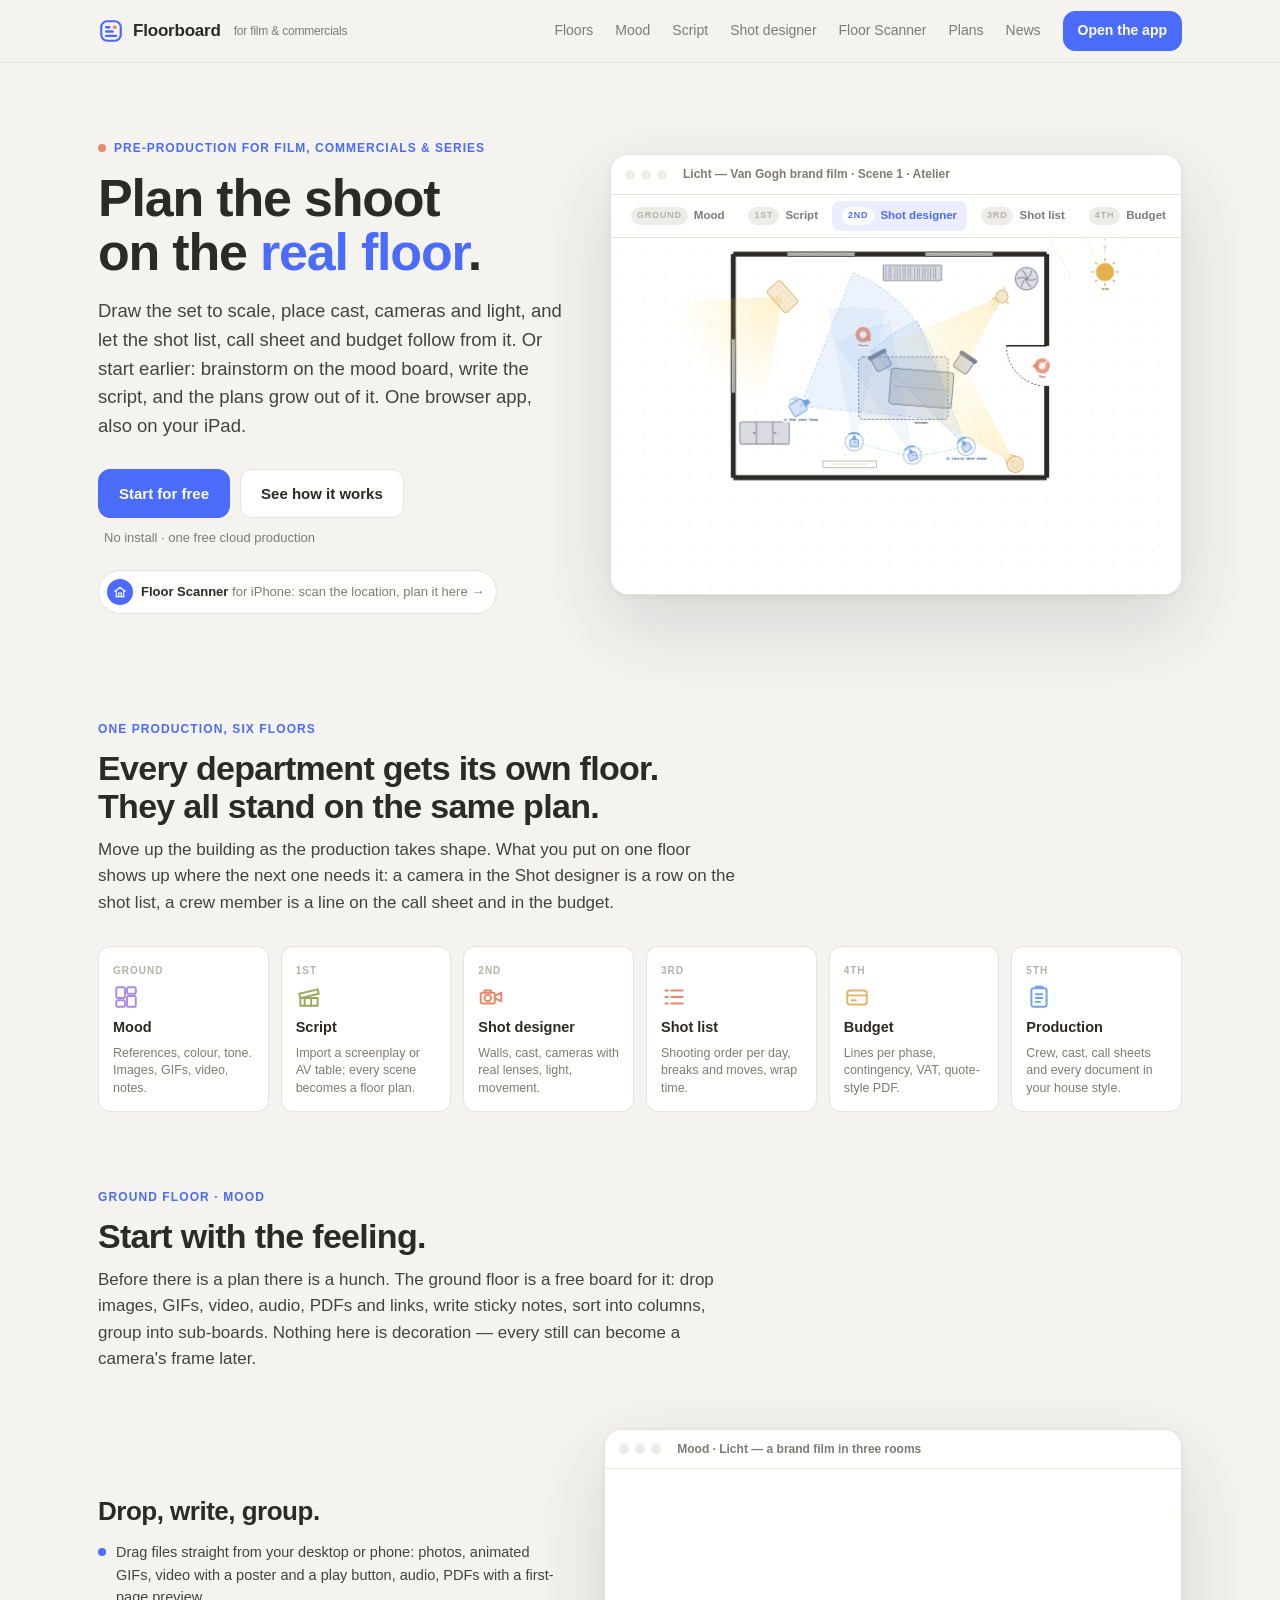
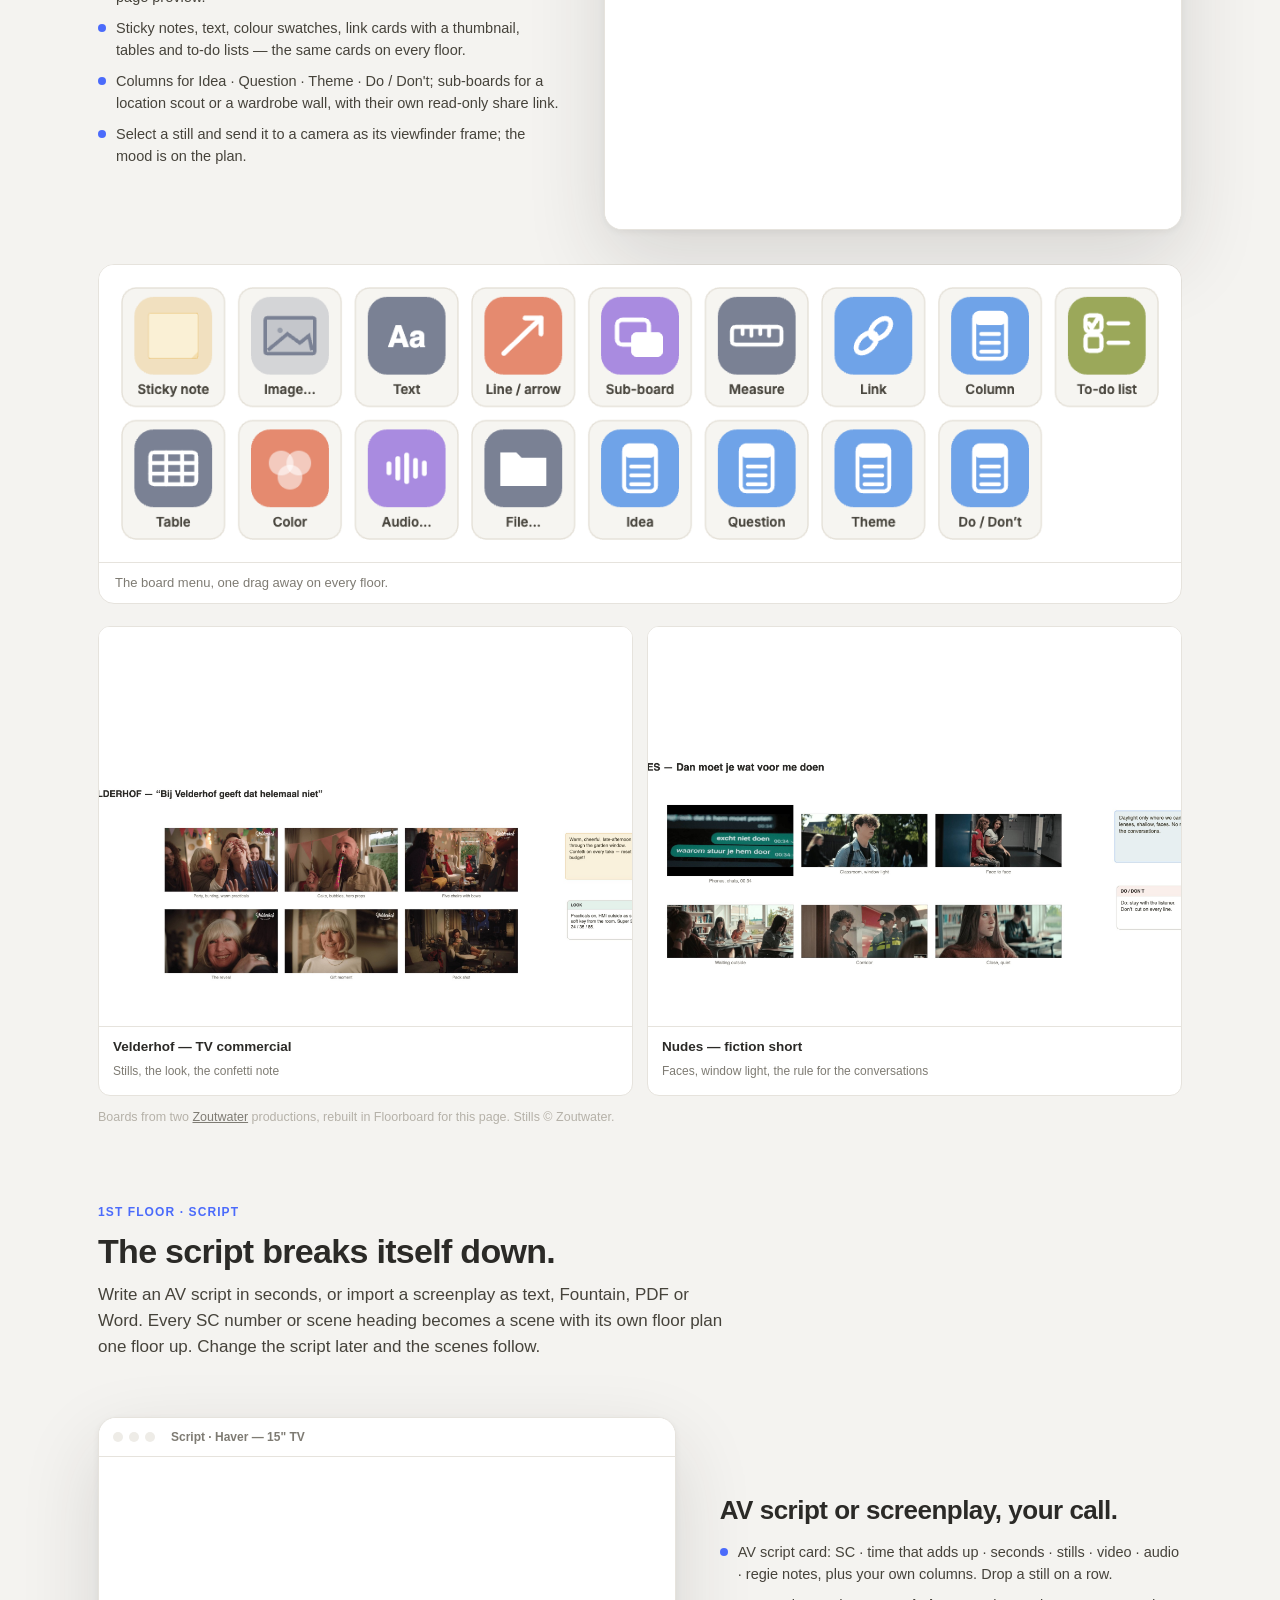
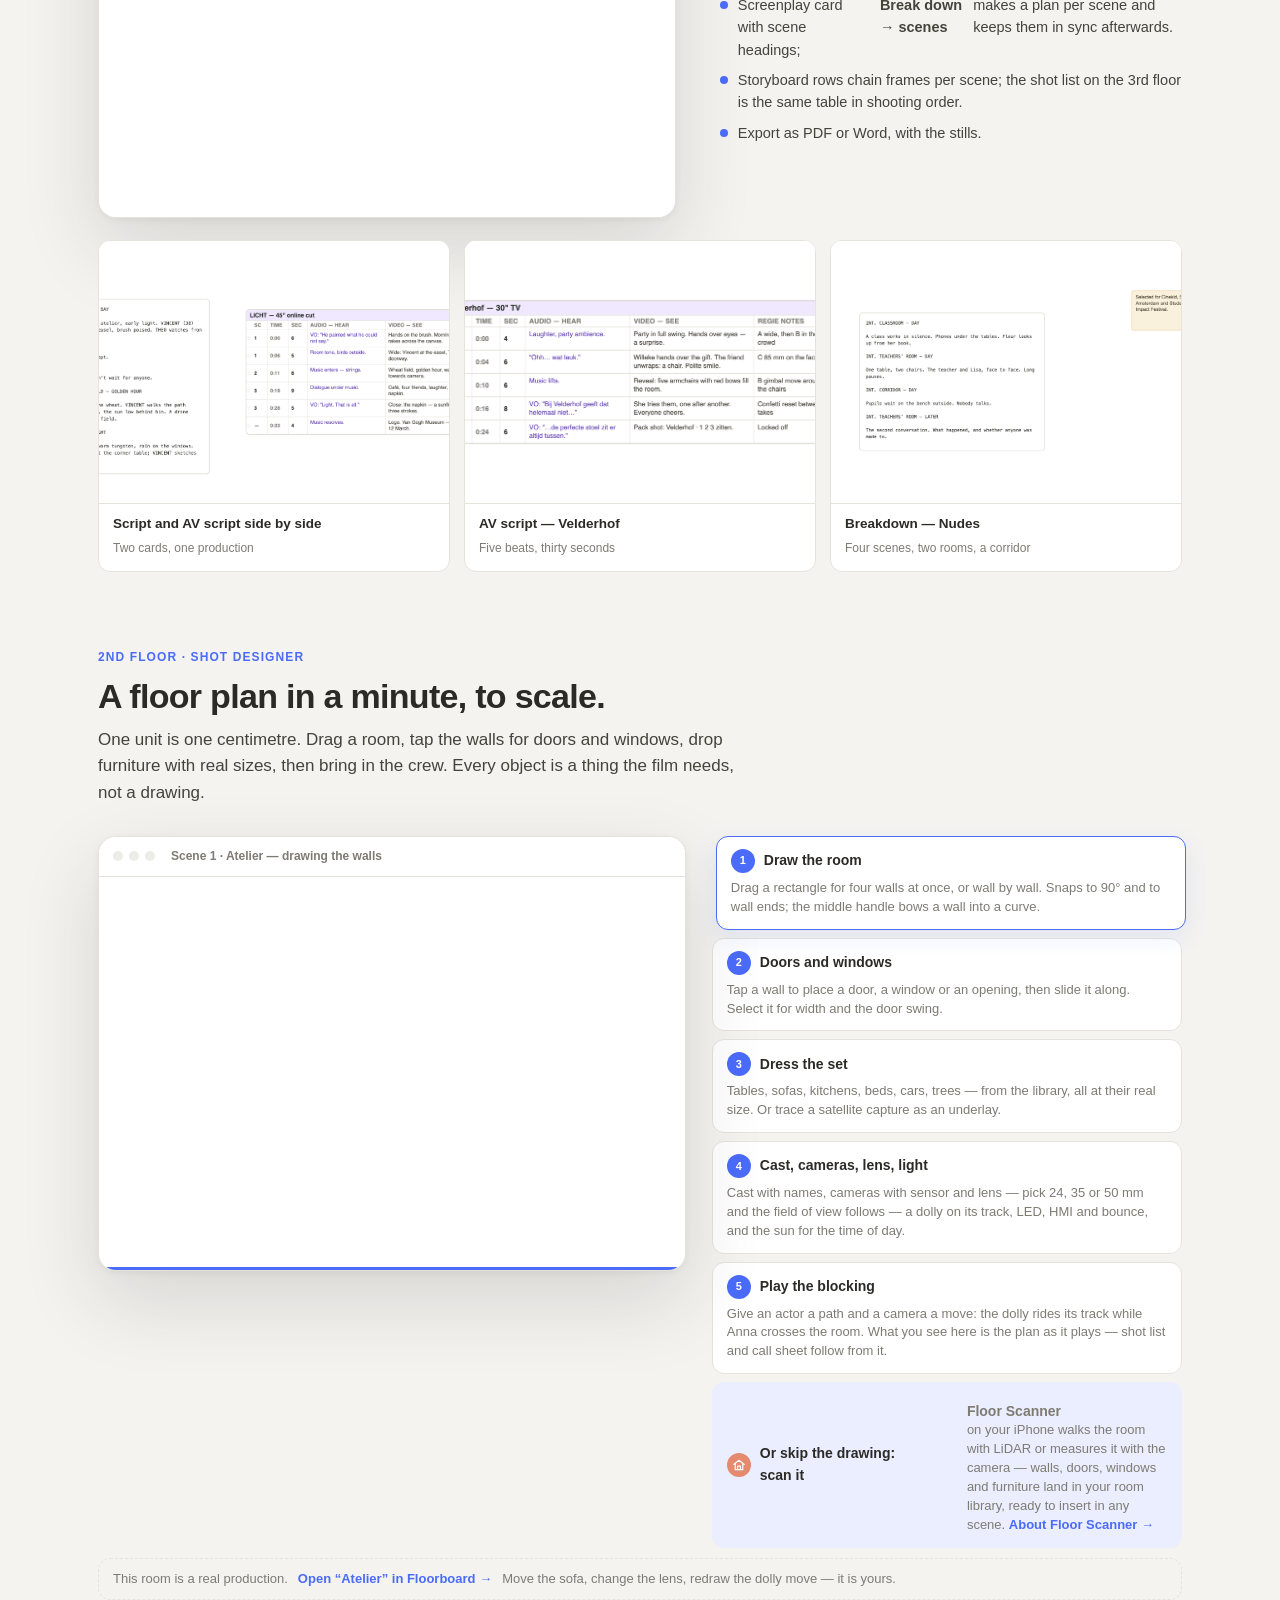
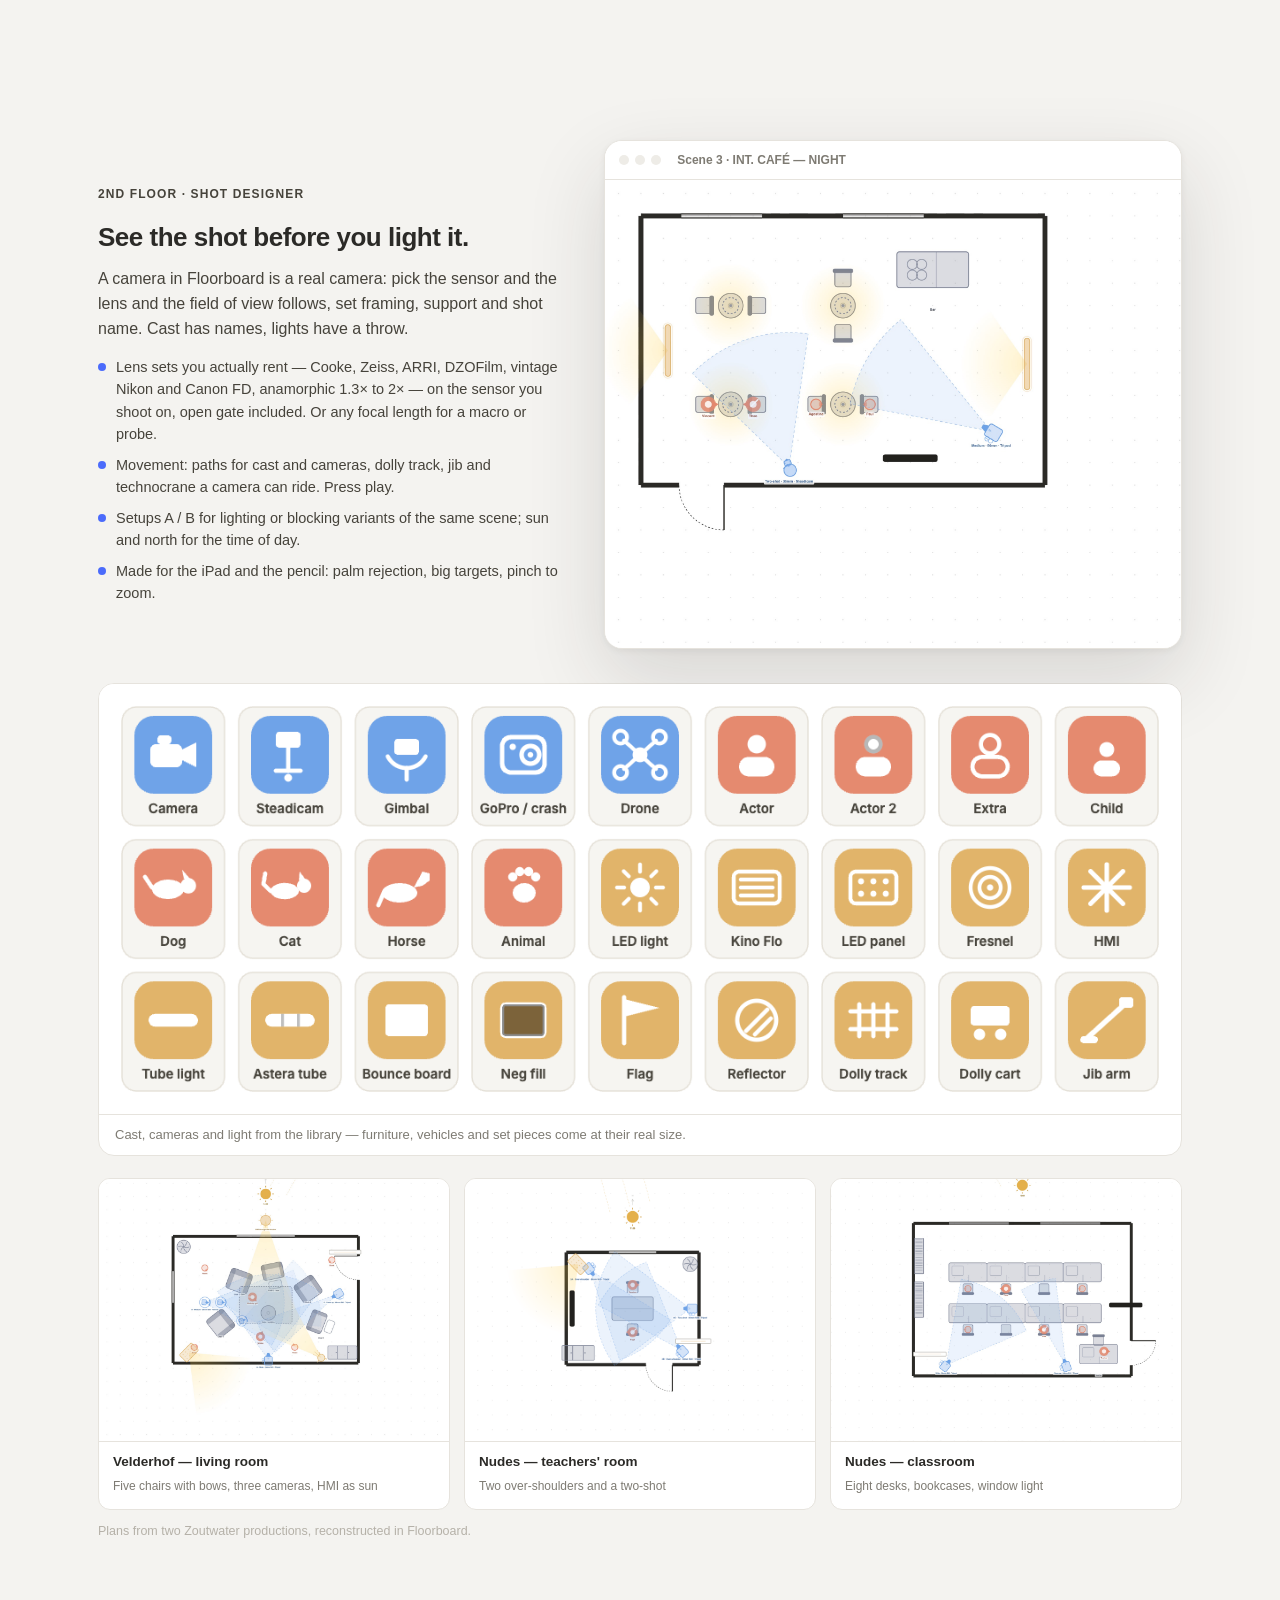
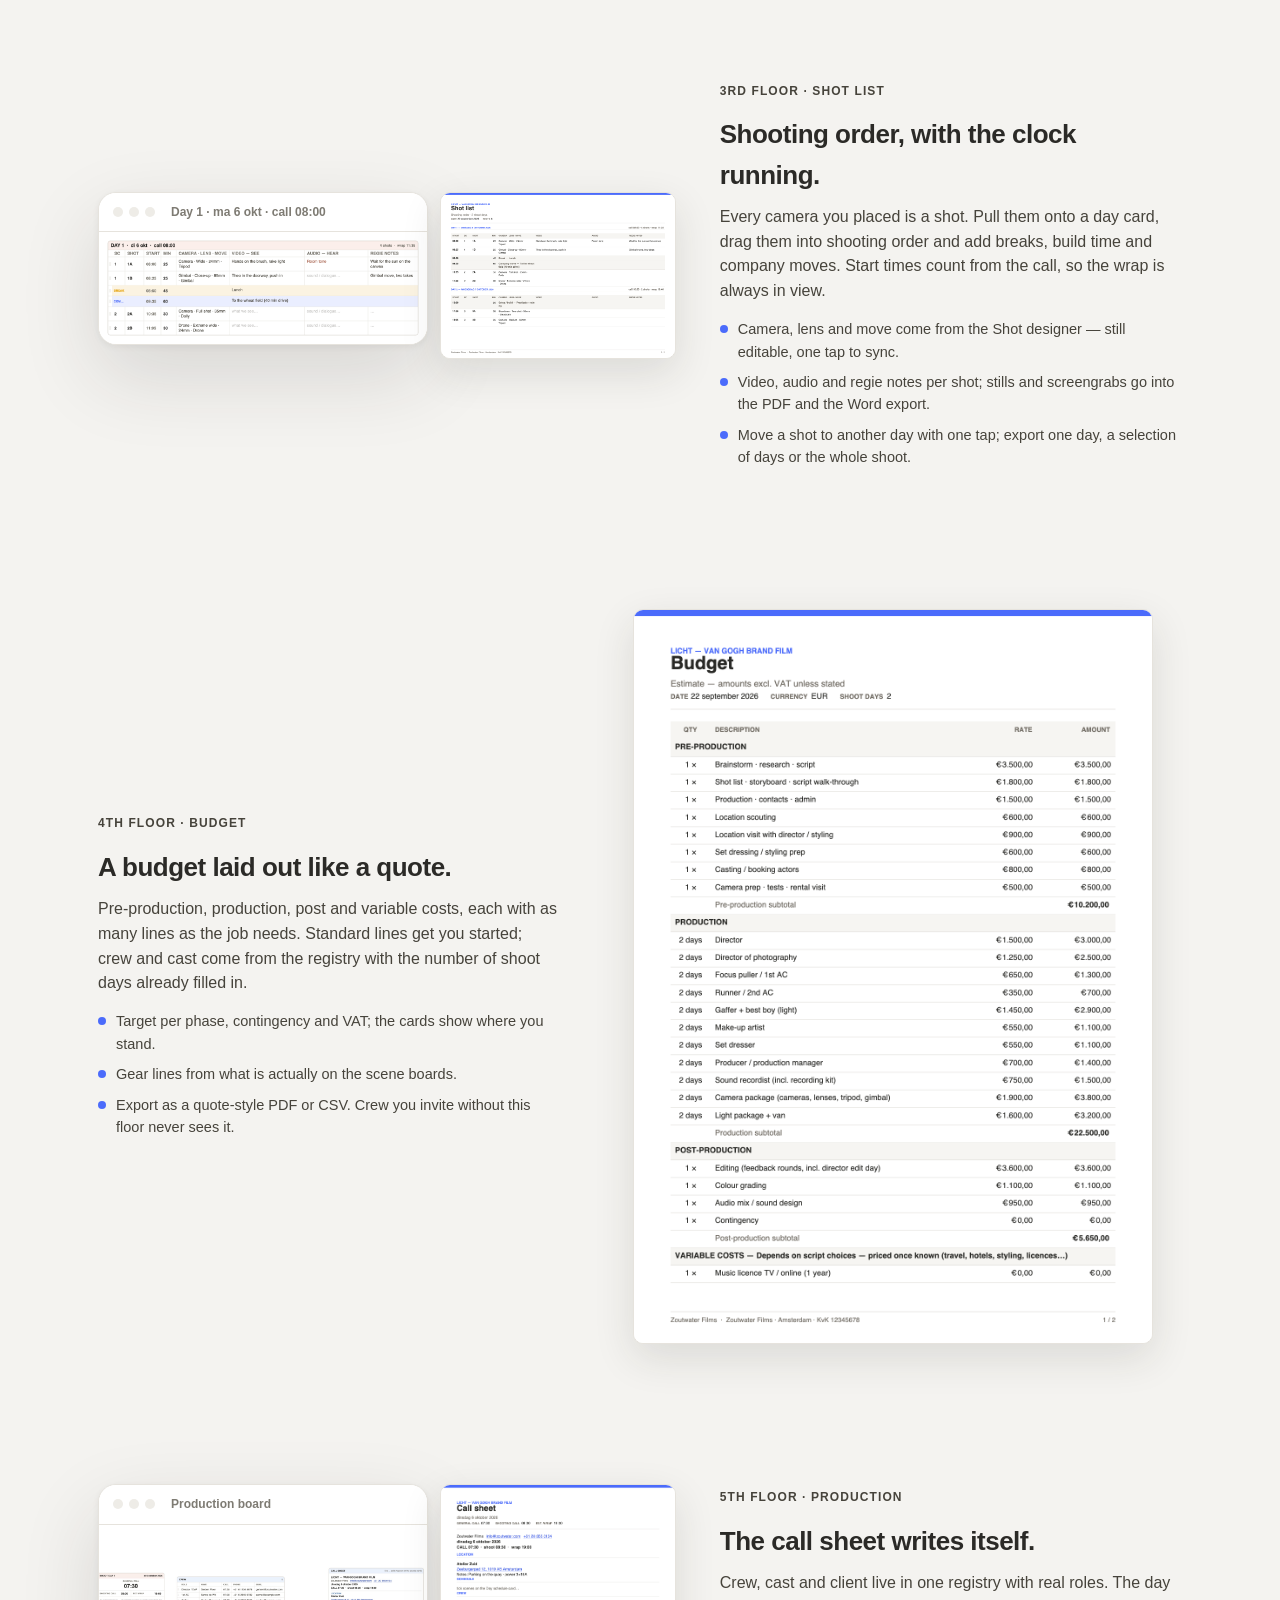
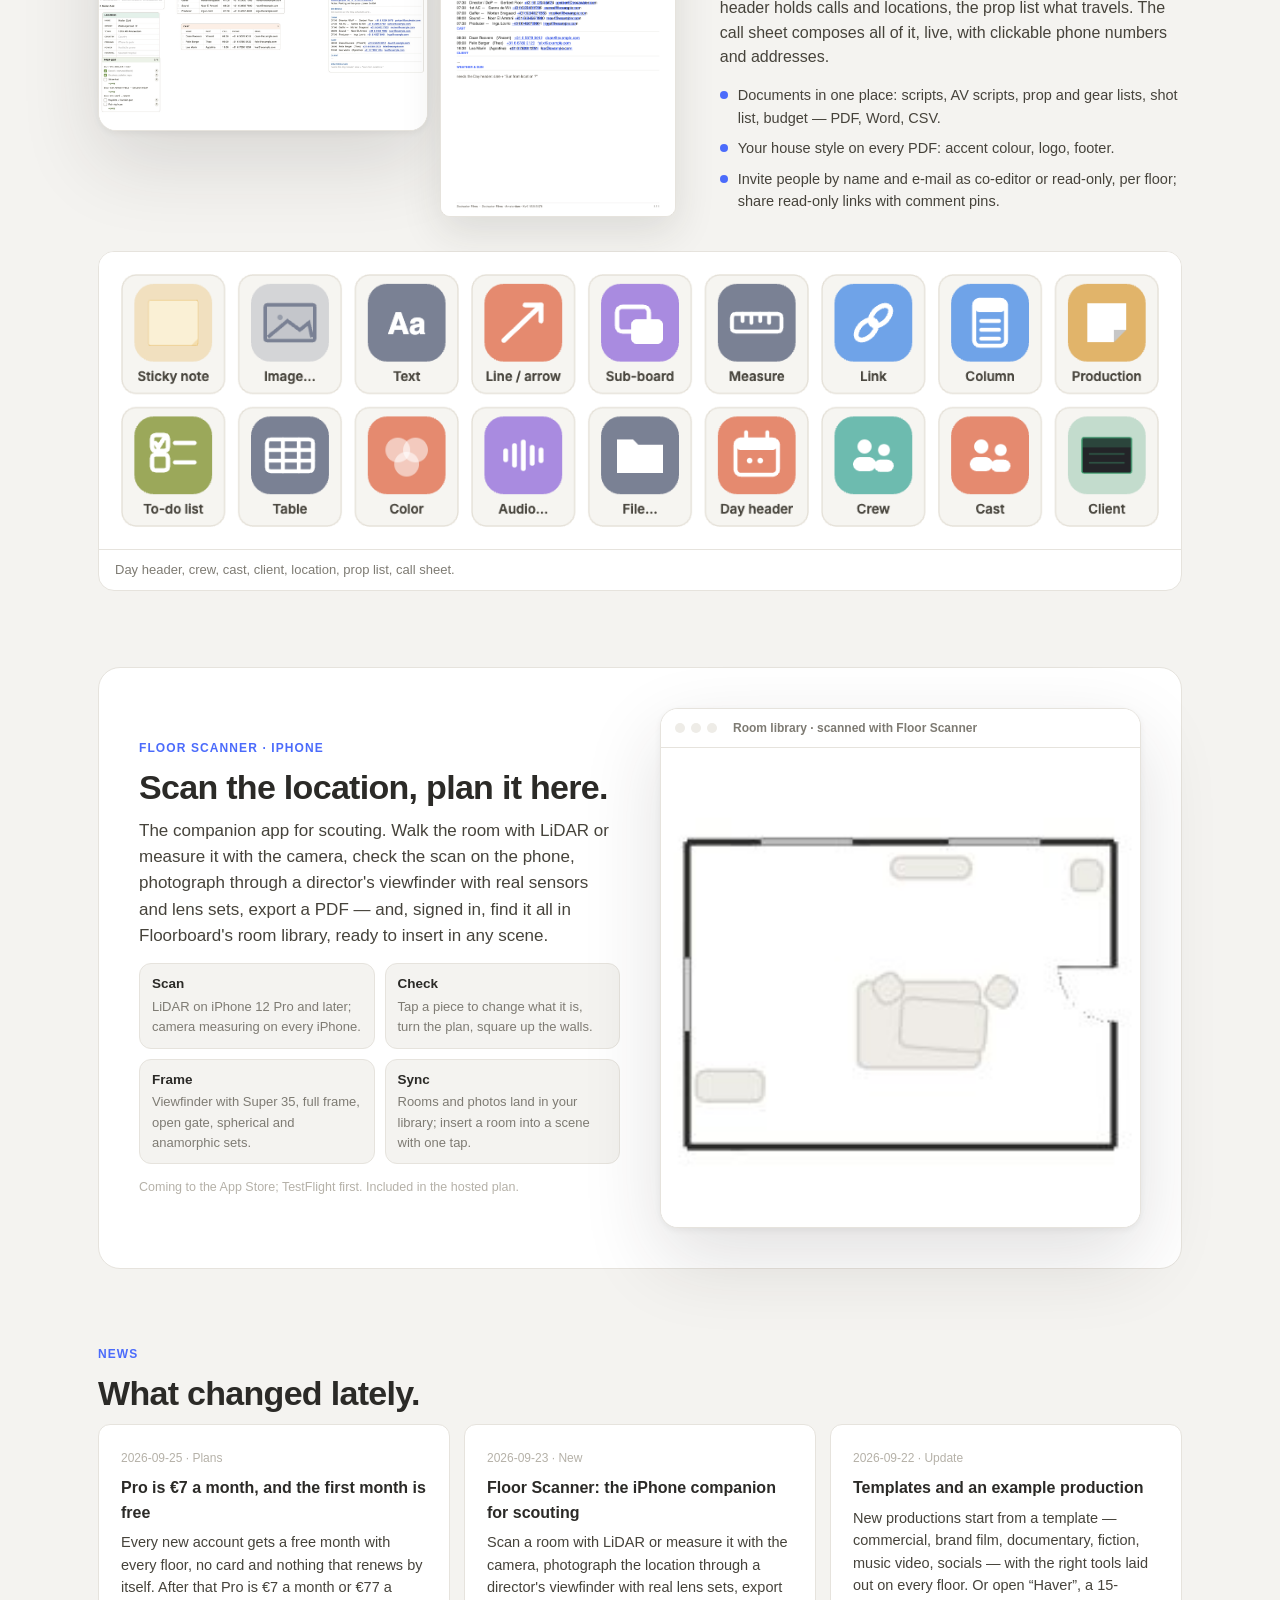
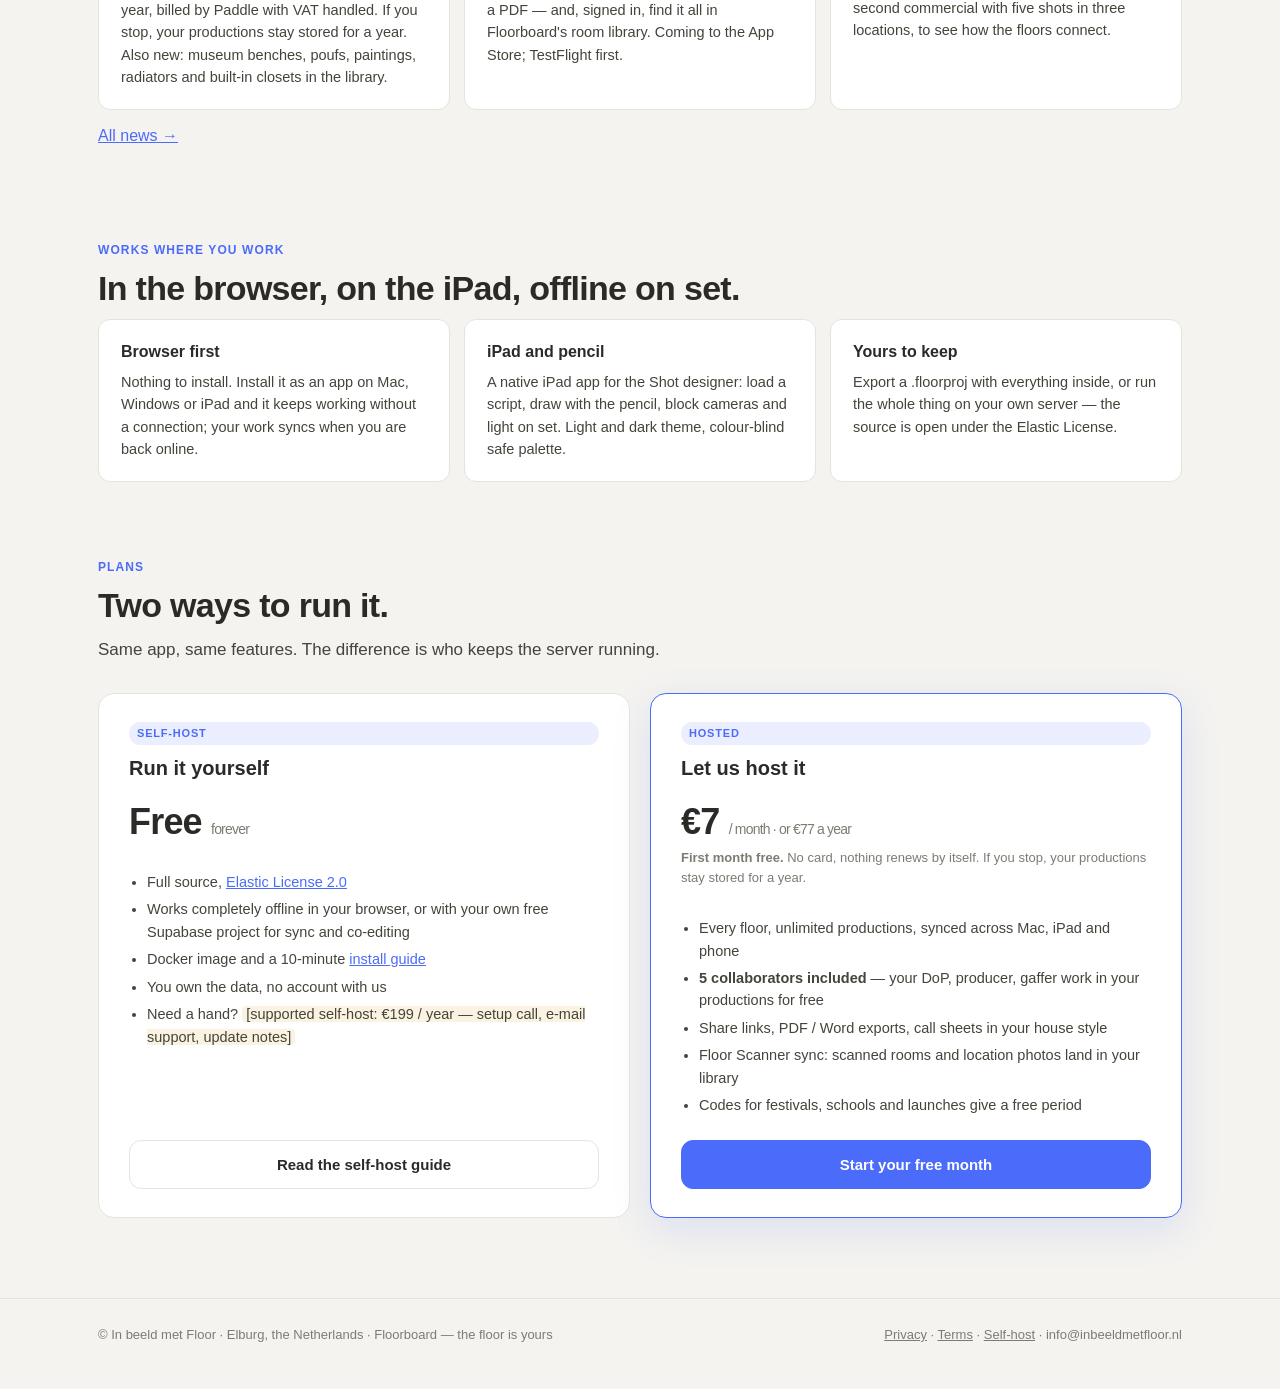
==== commit 29a44e3c: "v1.0-rc6 Landing in floor order: animated Mood and Script floors, examples folded into the floors, l" ====
--- a/index.html
+++ b/index.html
@@ -47,7 +47,7 @@
       <div id="sharePop"></div>
       <button class="btn primary" id="exportBtn" title="Export the current view">Export</button>
       <div id="exportPop"></div>
-      <span id="verChip" title="Floorboard version">v1.0-rc4</span><button class="hbtn" id="themeBtn" title="Light / dark / system theme">◐</button><button class="hbtn" id="roomLibBtn" title="Room library — scouted and scanned rooms, across productions"><svg viewBox="0 0 24 24" style="width:17px;height:17px;fill:none;stroke:currentColor;stroke-width:2;stroke-linecap:round;stroke-linejoin:round;vertical-align:-3px"><path d="M3 11l9-7 9 7"/><path d="M5.5 9.5V20h13V9.5"/><path d="M9.5 20v-6h5v6"/><path d="M15.5 4.5v3"/></svg></button><button id="helpBtn" title="How to use">?</button>
+      <span id="verChip" title="Floorboard version">v1.0-rc6</span><button class="hbtn" id="themeBtn" title="Light / dark / system theme">◐</button><button class="hbtn" id="roomLibBtn" title="Room library — scouted and scanned rooms, across productions"><svg viewBox="0 0 24 24" style="width:17px;height:17px;fill:none;stroke:currentColor;stroke-width:2;stroke-linecap:round;stroke-linejoin:round;vertical-align:-3px"><path d="M3 11l9-7 9 7"/><path d="M5.5 9.5V20h13V9.5"/><path d="M9.5 20v-6h5v6"/><path d="M15.5 4.5v3"/></svg></button><button id="helpBtn" title="How to use">?</button>
       <button class="btn drawer-btn" id="panelToggle" title="Show / hide the Scene info panel">☷</button>
       <button class="btn" id="accountBtn" title="Account & privacy" style="display:none;padding:5px 9px">
         <svg viewBox="0 0 24 24" style="width:15px;height:15px;fill:none;stroke:currentColor;stroke-width:2;stroke-linecap:round;vertical-align:-2px">
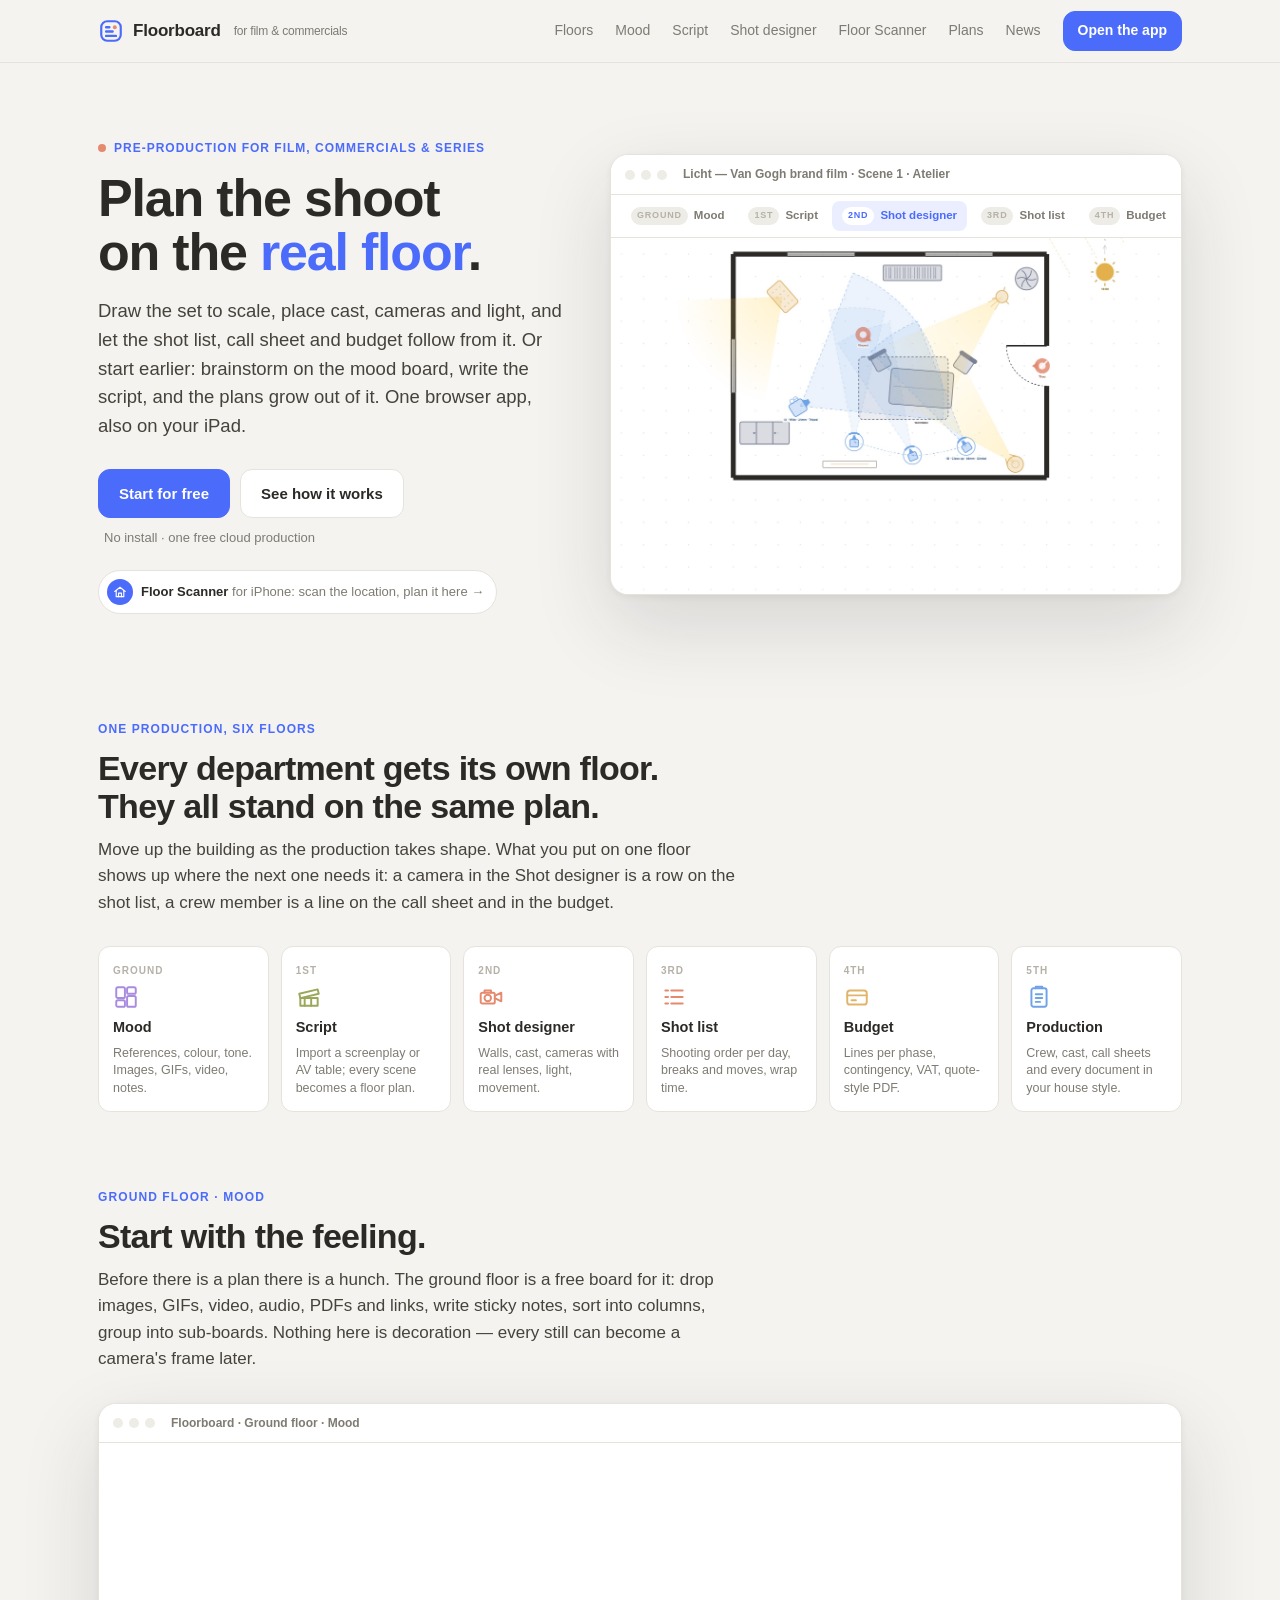
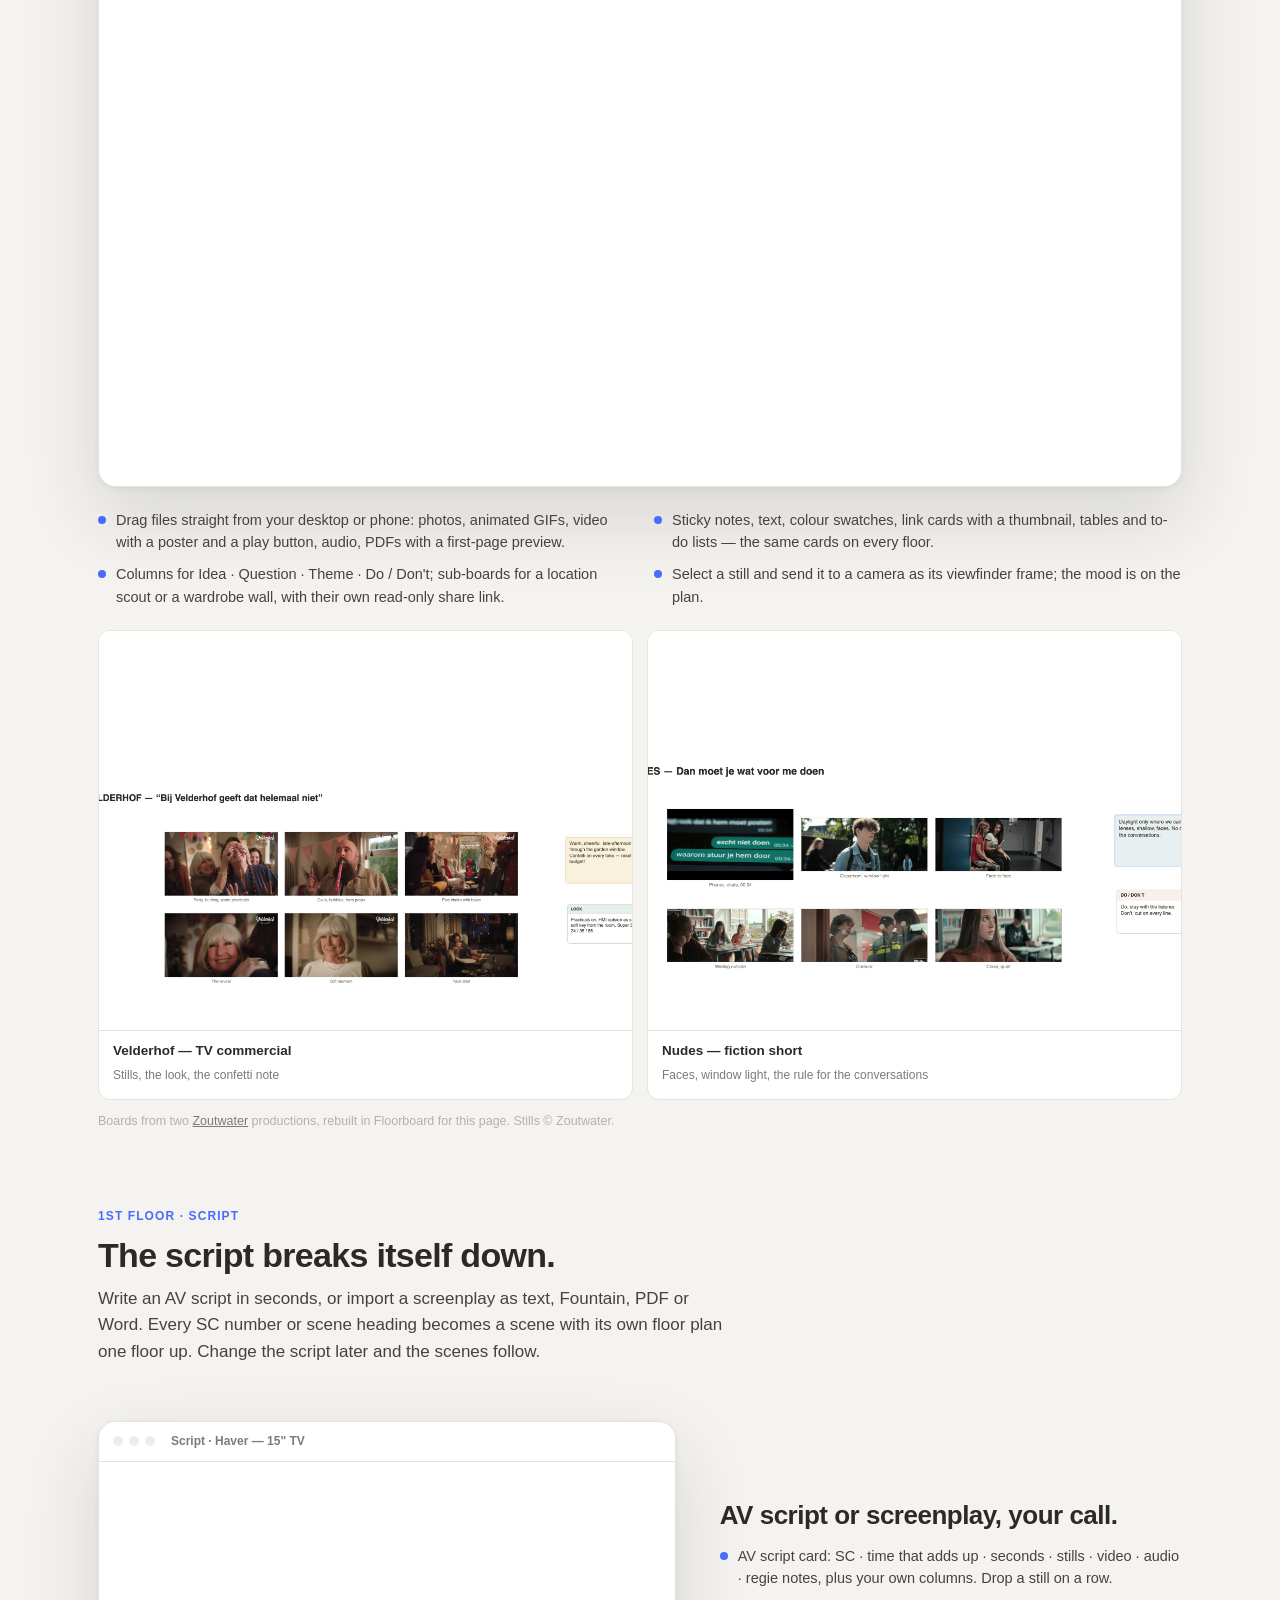
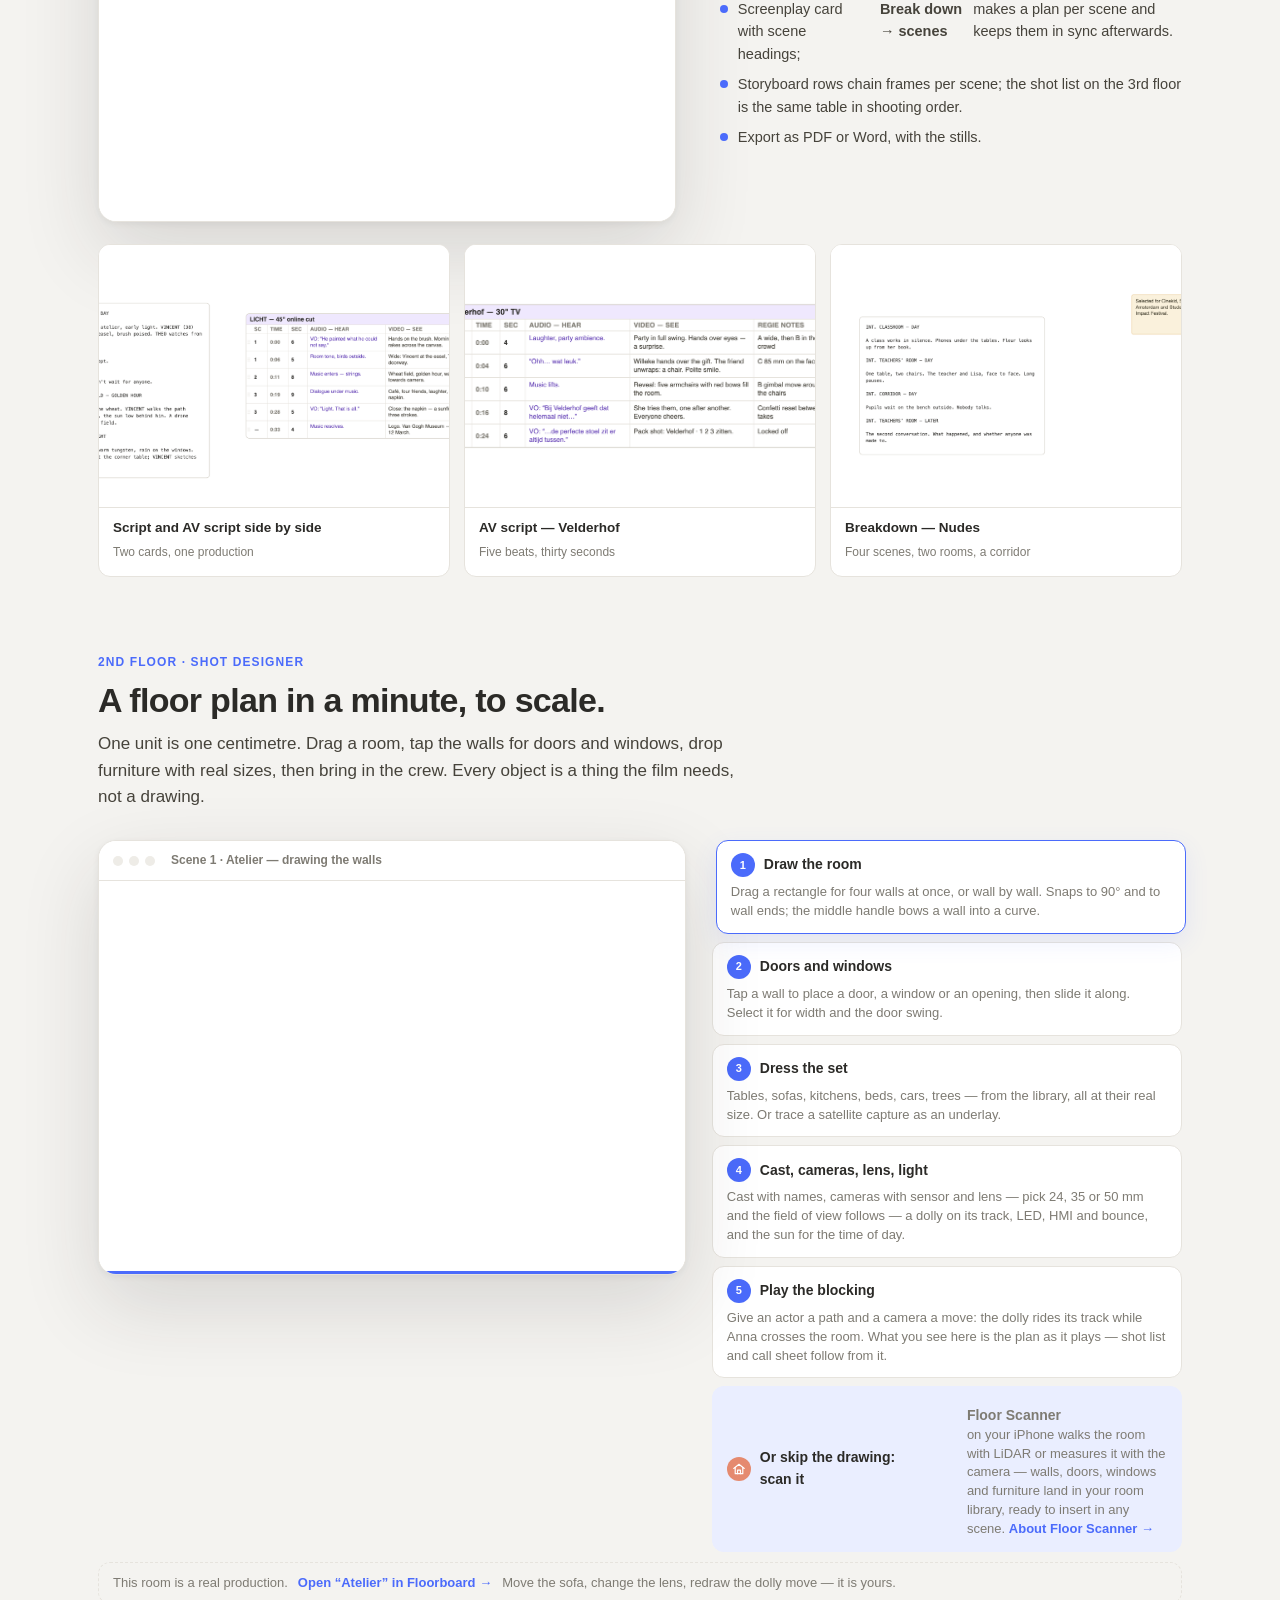
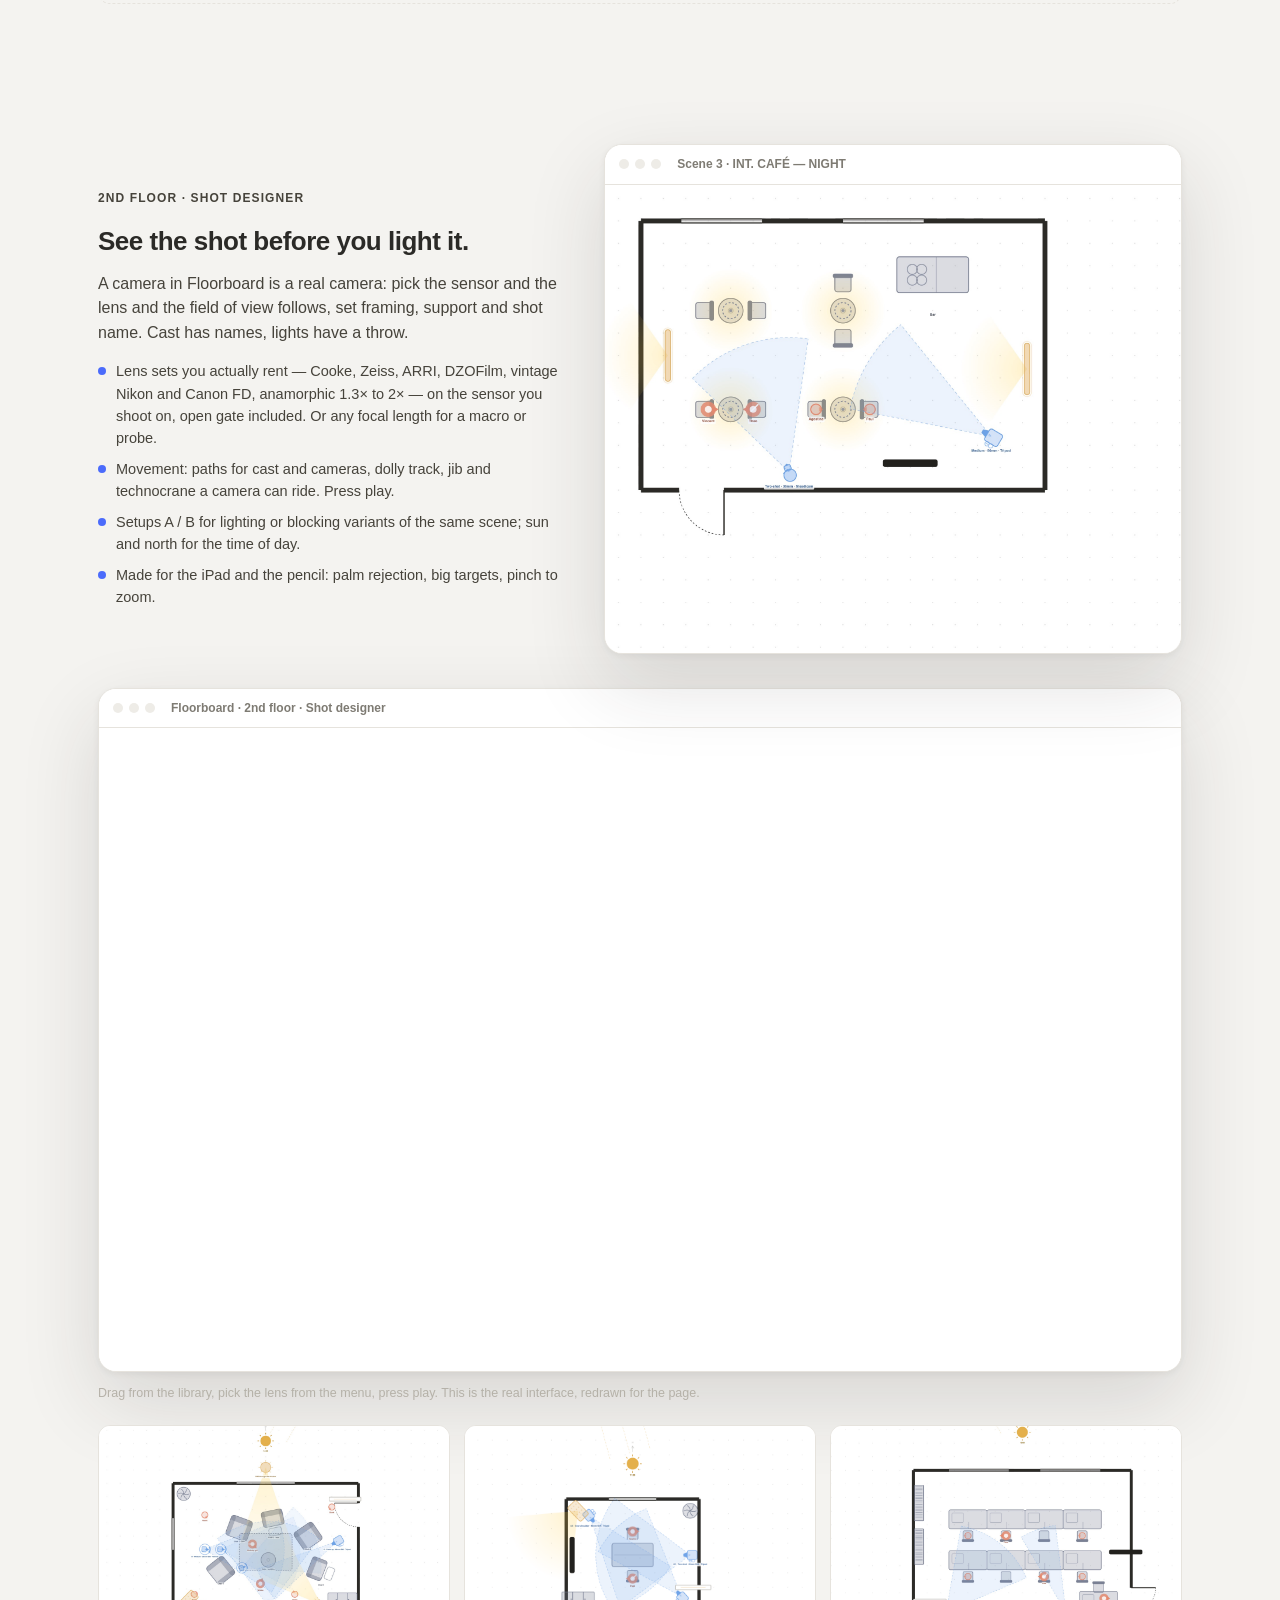
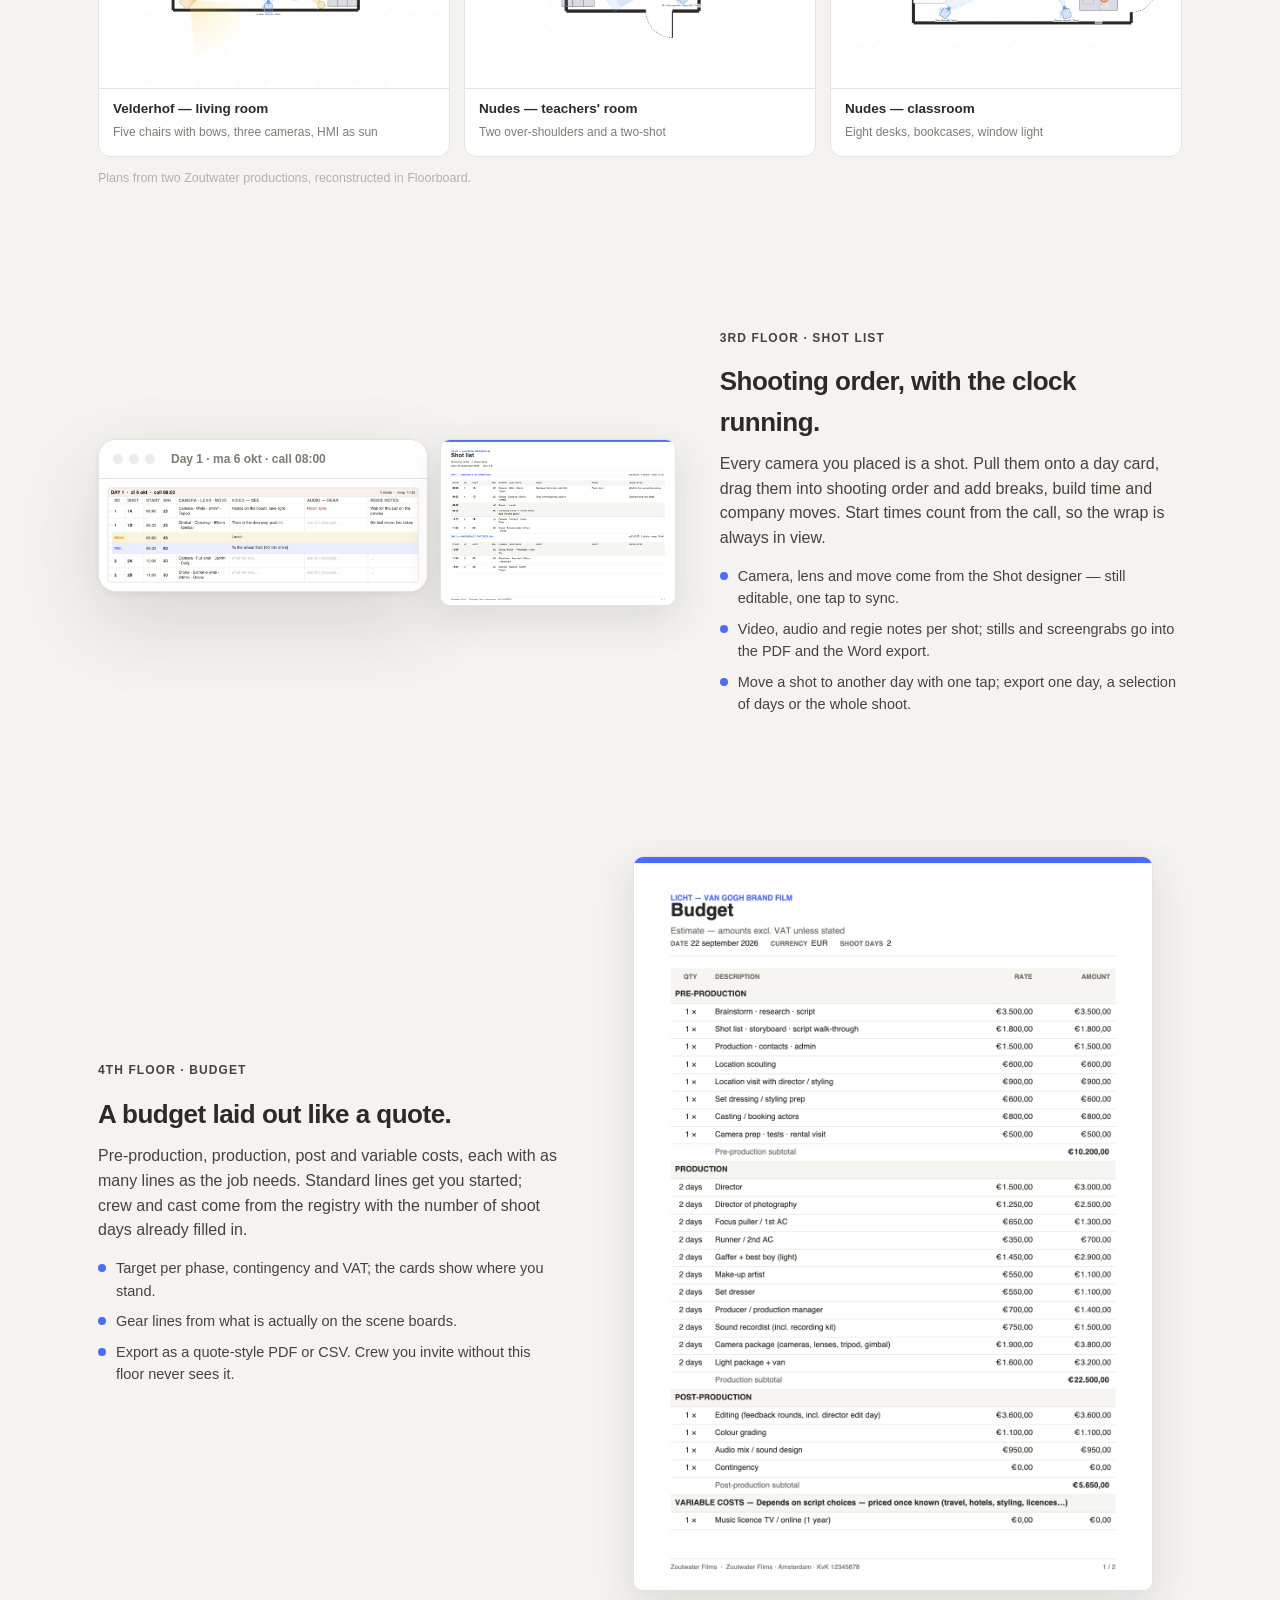
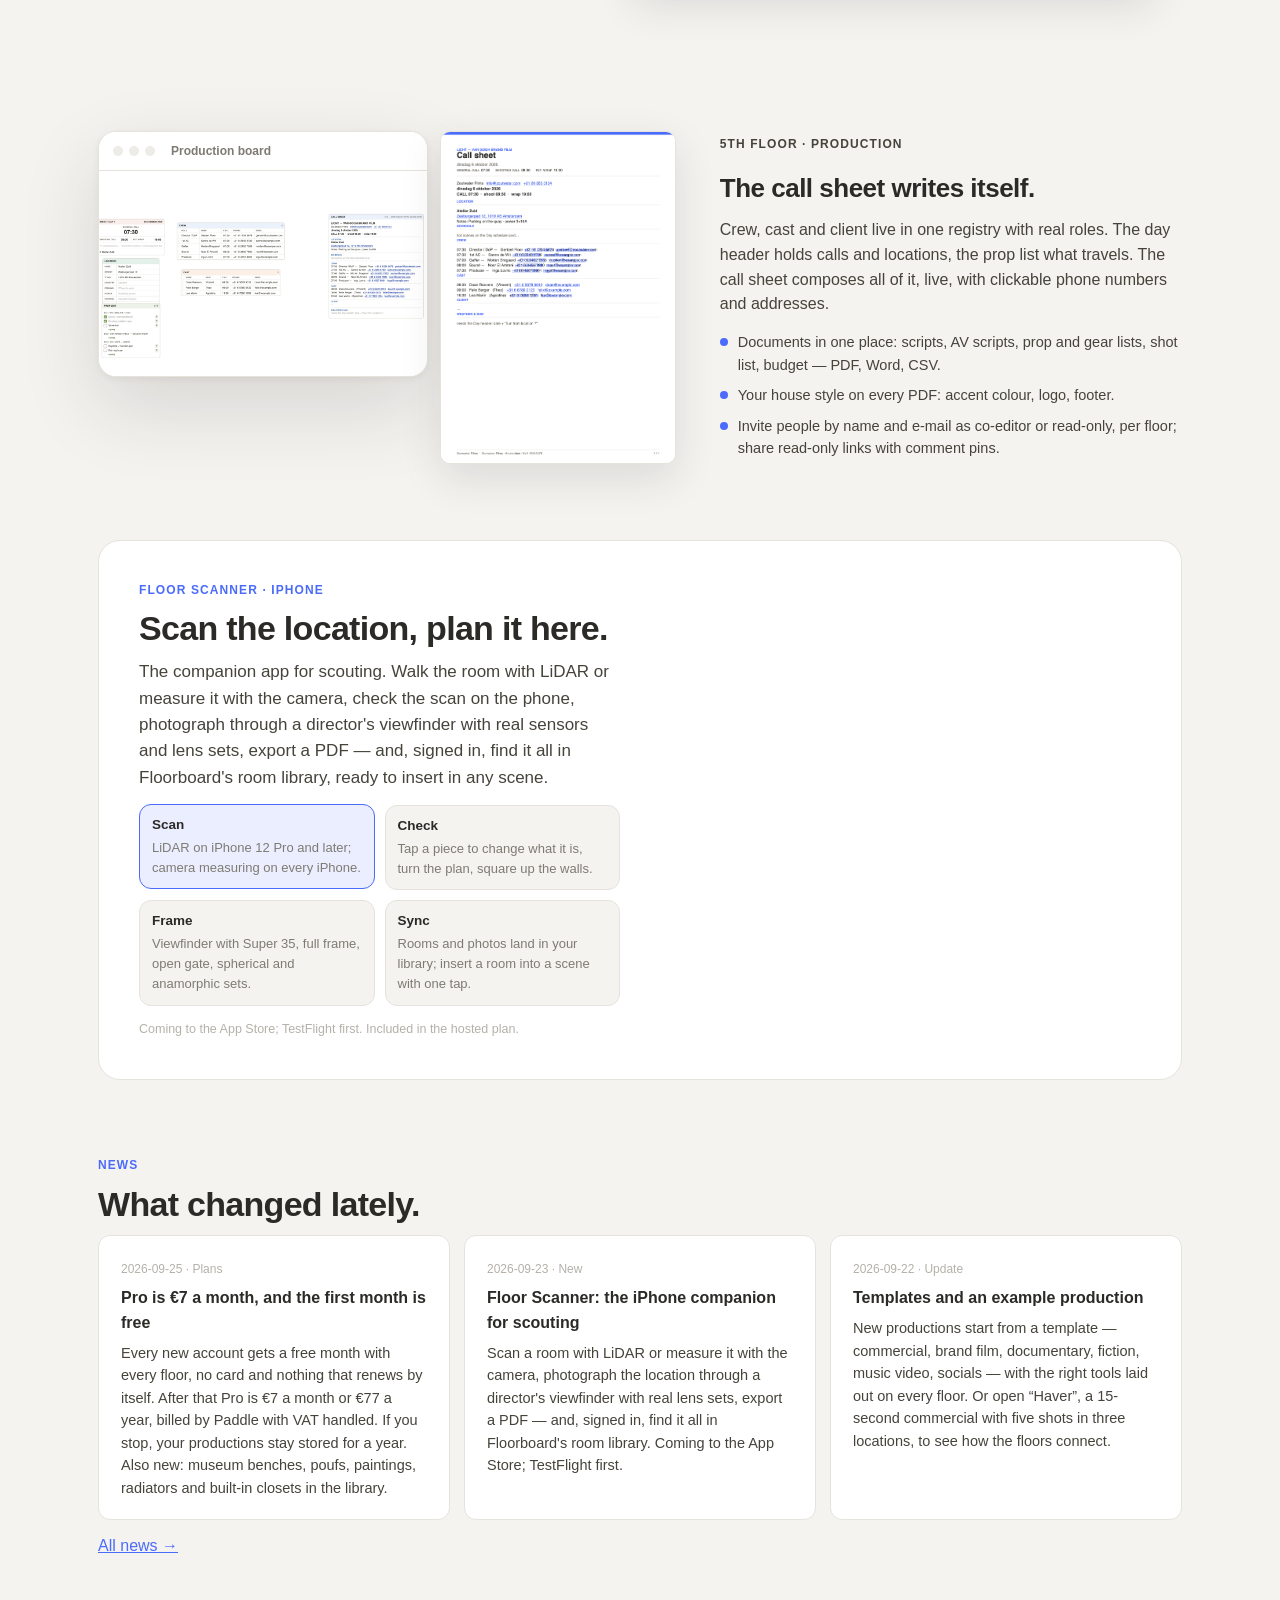
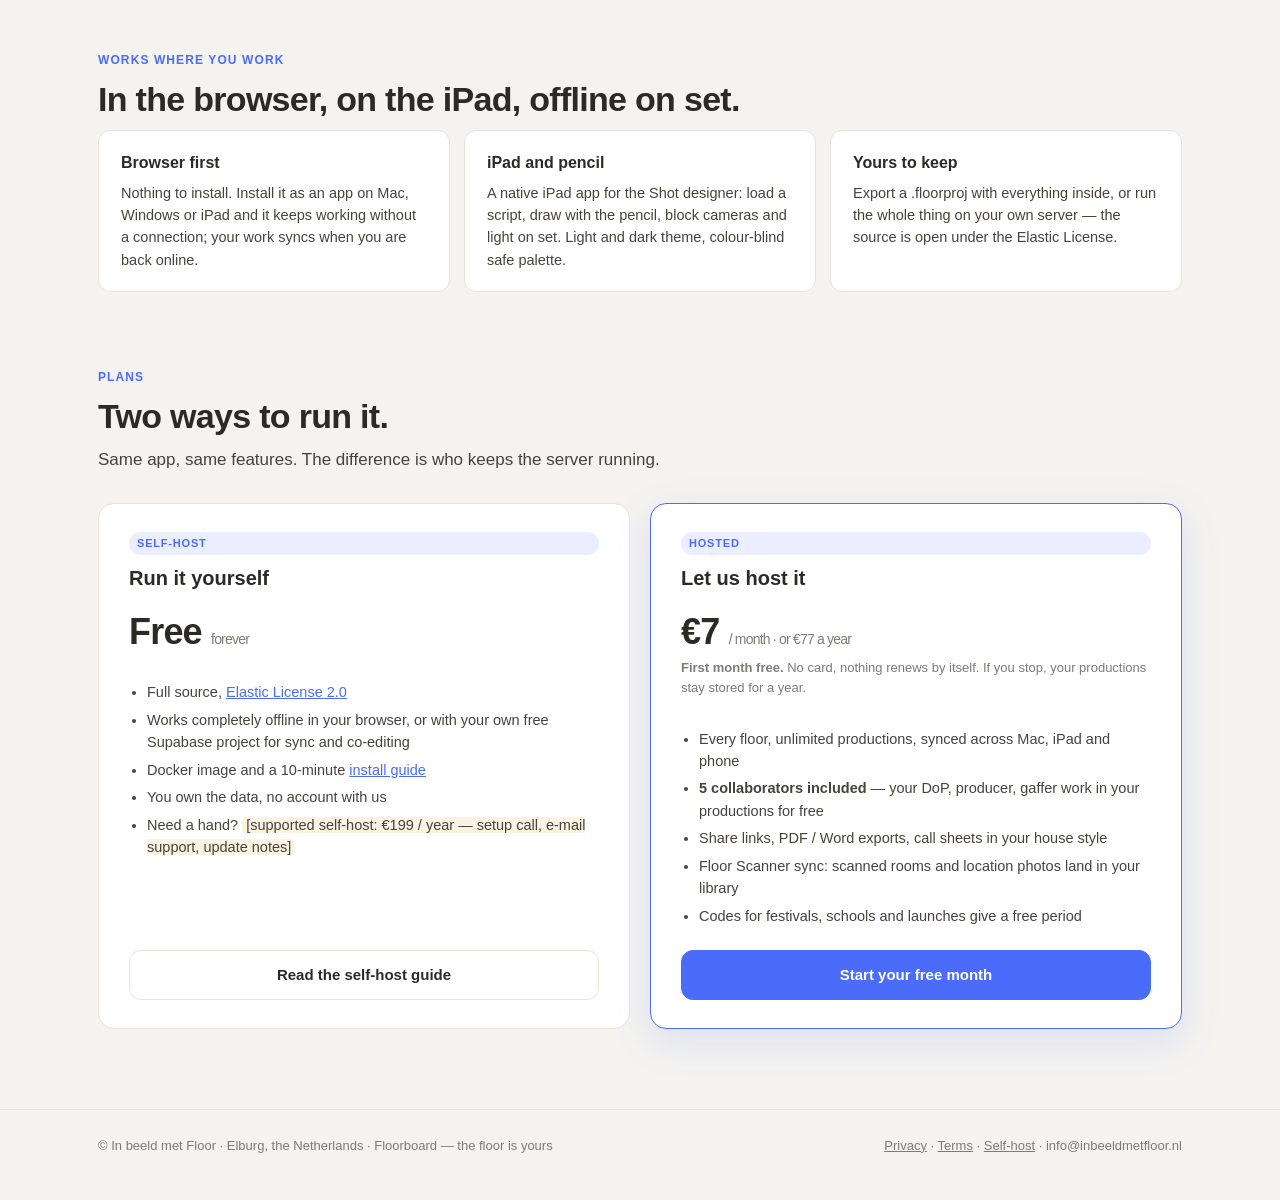
==== commit 9d03c013: "v1.0-rc7 Landing shows the interface in action (drag from the library, lens menu, play) and an anima" ====
--- a/index.html
+++ b/index.html
@@ -47,7 +47,7 @@
       <div id="sharePop"></div>
       <button class="btn primary" id="exportBtn" title="Export the current view">Export</button>
       <div id="exportPop"></div>
-      <span id="verChip" title="Floorboard version">v1.0-rc6</span><button class="hbtn" id="themeBtn" title="Light / dark / system theme">◐</button><button class="hbtn" id="roomLibBtn" title="Room library — scouted and scanned rooms, across productions"><svg viewBox="0 0 24 24" style="width:17px;height:17px;fill:none;stroke:currentColor;stroke-width:2;stroke-linecap:round;stroke-linejoin:round;vertical-align:-3px"><path d="M3 11l9-7 9 7"/><path d="M5.5 9.5V20h13V9.5"/><path d="M9.5 20v-6h5v6"/><path d="M15.5 4.5v3"/></svg></button><button id="helpBtn" title="How to use">?</button>
+      <span id="verChip" title="Floorboard version">v1.0-rc7</span><button class="hbtn" id="themeBtn" title="Light / dark / system theme">◐</button><button class="hbtn" id="roomLibBtn" title="Room library — scouted and scanned rooms, across productions"><svg viewBox="0 0 24 24" style="width:17px;height:17px;fill:none;stroke:currentColor;stroke-width:2;stroke-linecap:round;stroke-linejoin:round;vertical-align:-3px"><path d="M3 11l9-7 9 7"/><path d="M5.5 9.5V20h13V9.5"/><path d="M9.5 20v-6h5v6"/><path d="M15.5 4.5v3"/></svg></button><button id="helpBtn" title="How to use">?</button>
       <button class="btn drawer-btn" id="panelToggle" title="Show / hide the Scene info panel">☷</button>
       <button class="btn" id="accountBtn" title="Account & privacy" style="display:none;padding:5px 9px">
         <svg viewBox="0 0 24 24" style="width:15px;height:15px;fill:none;stroke:currentColor;stroke-width:2;stroke-linecap:round;vertical-align:-2px">
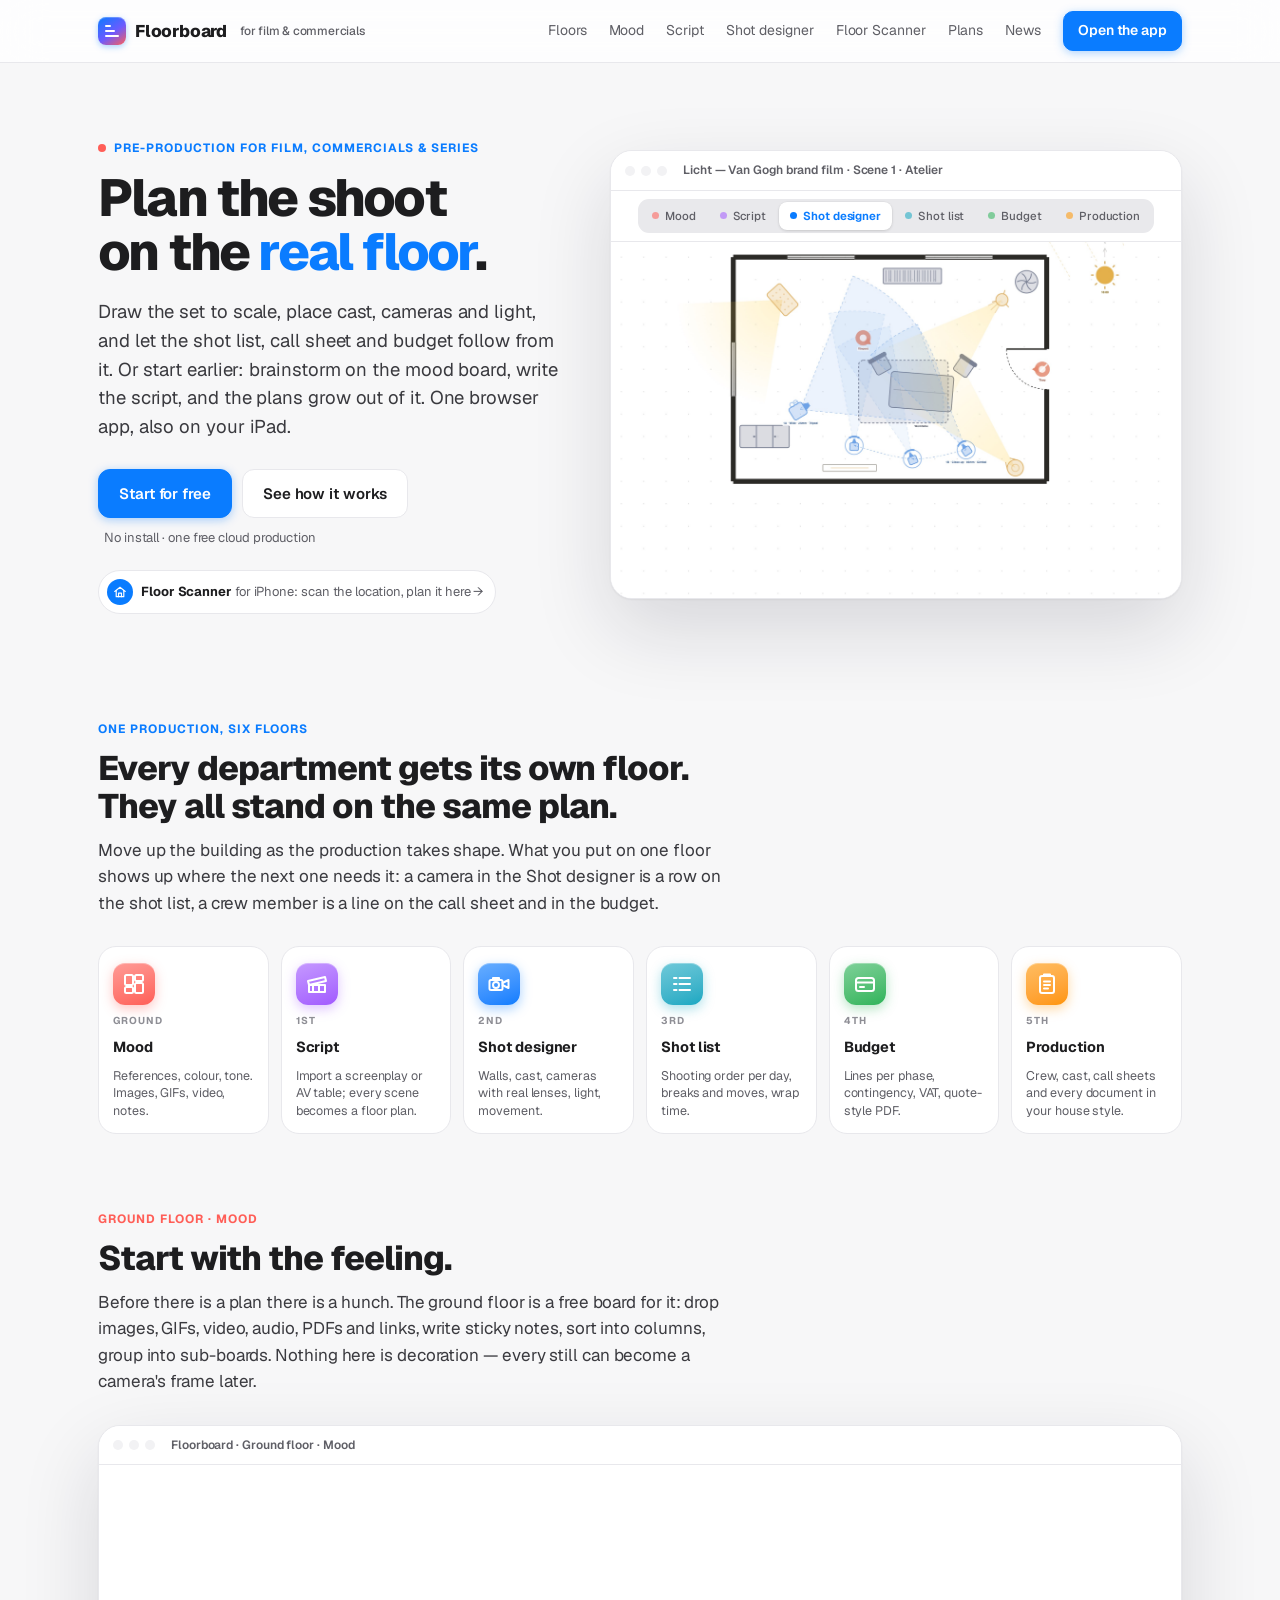
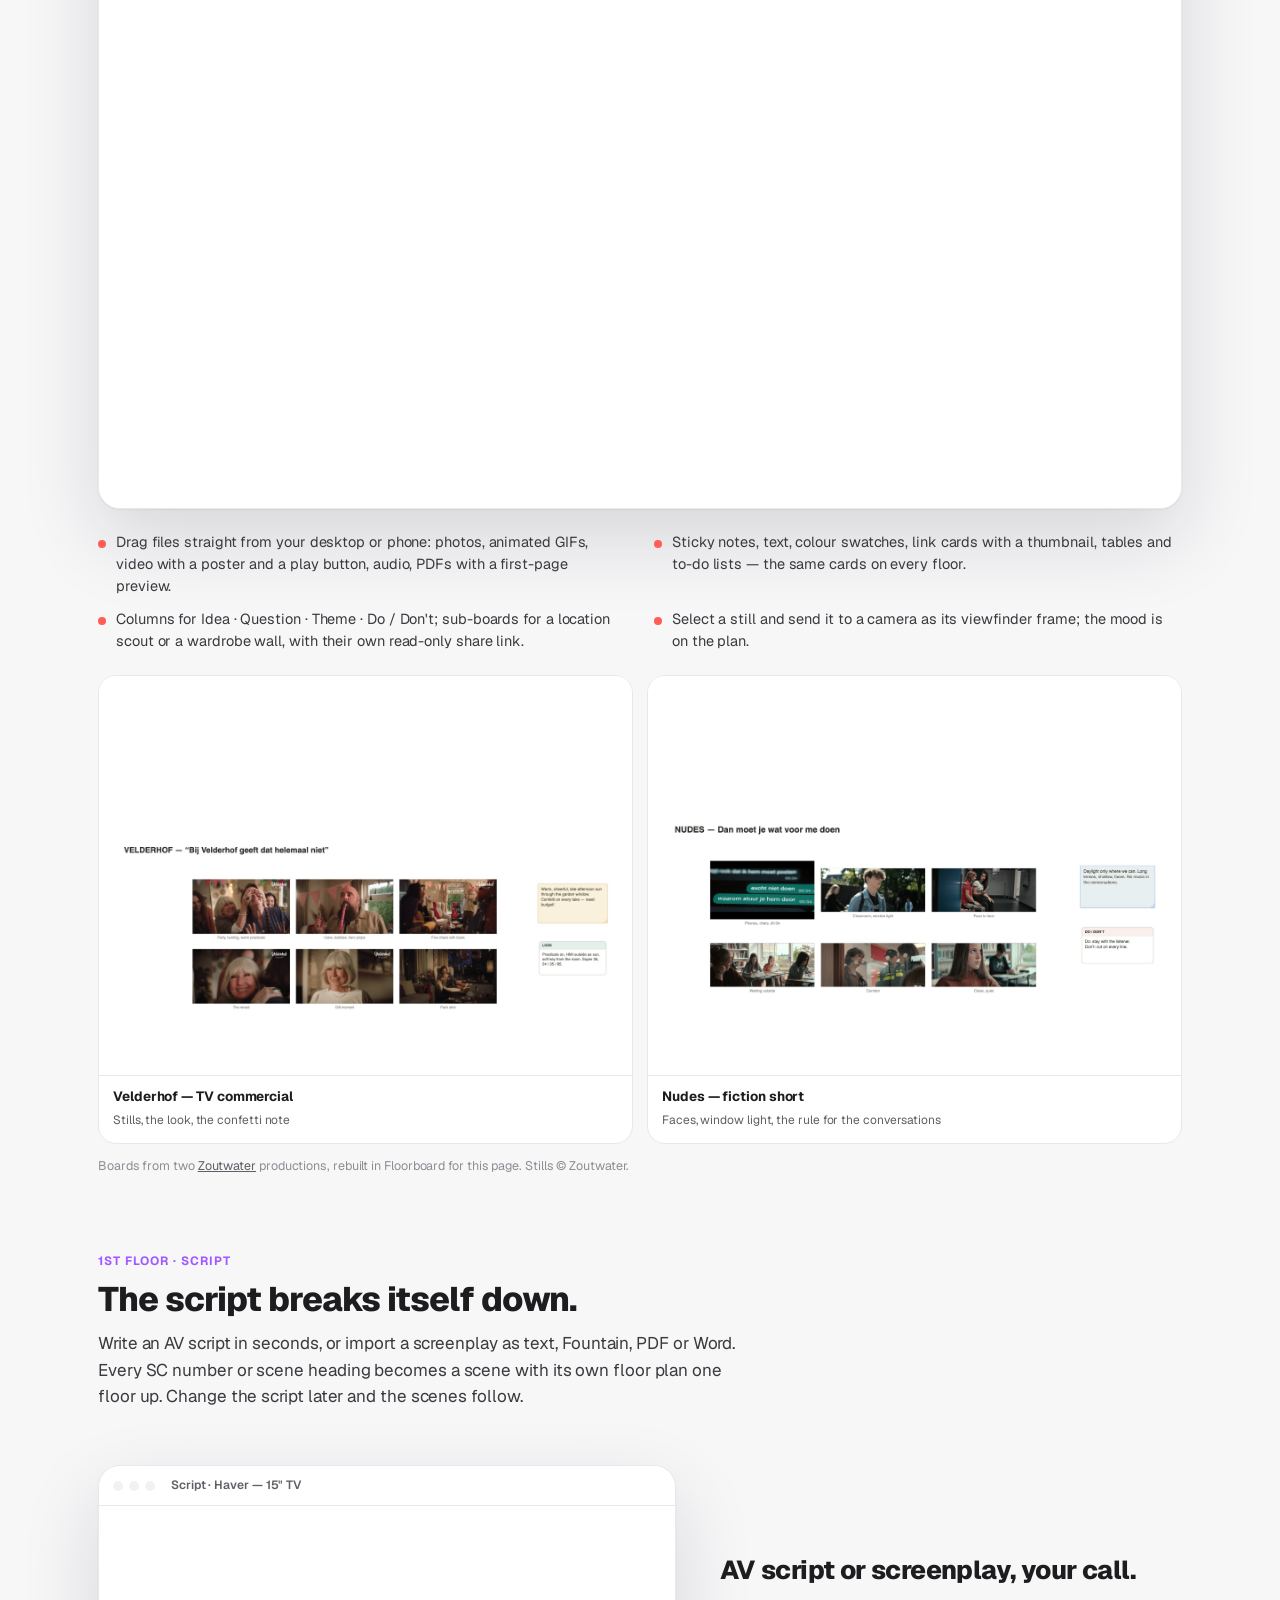
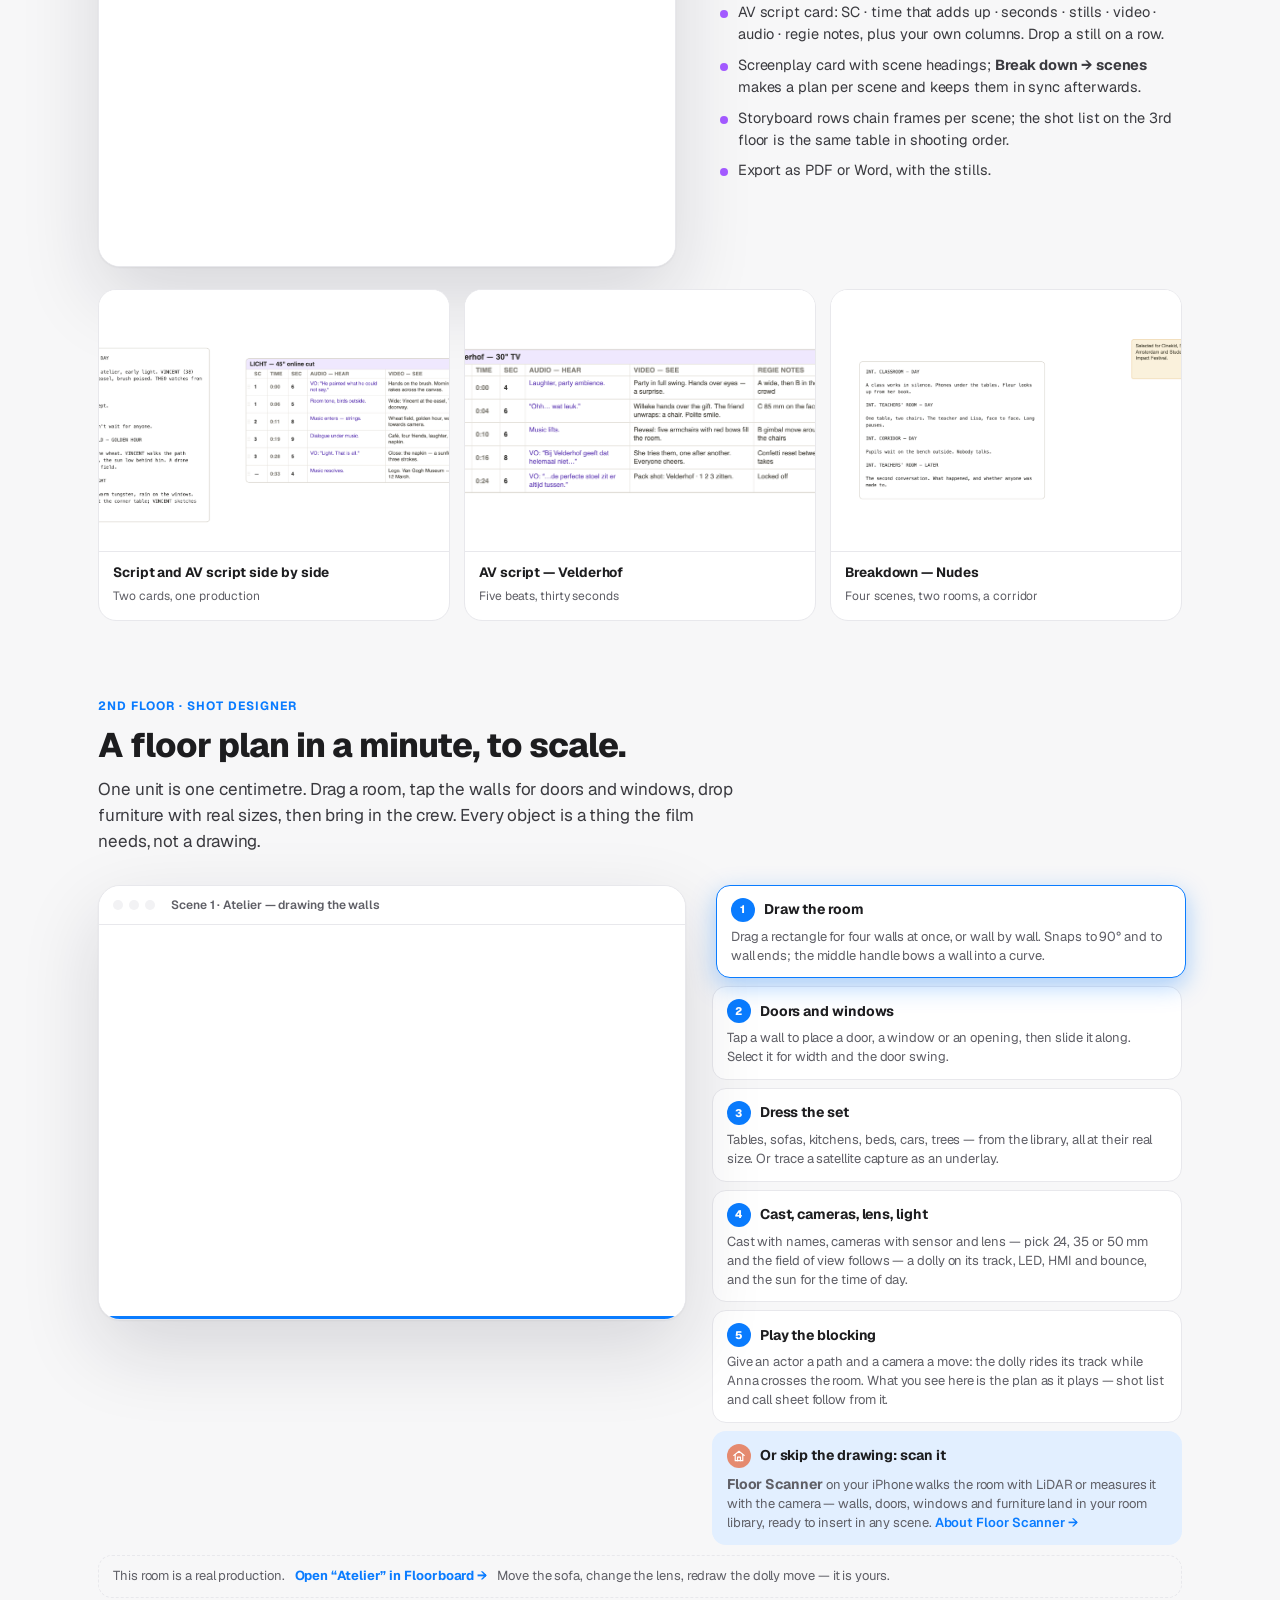
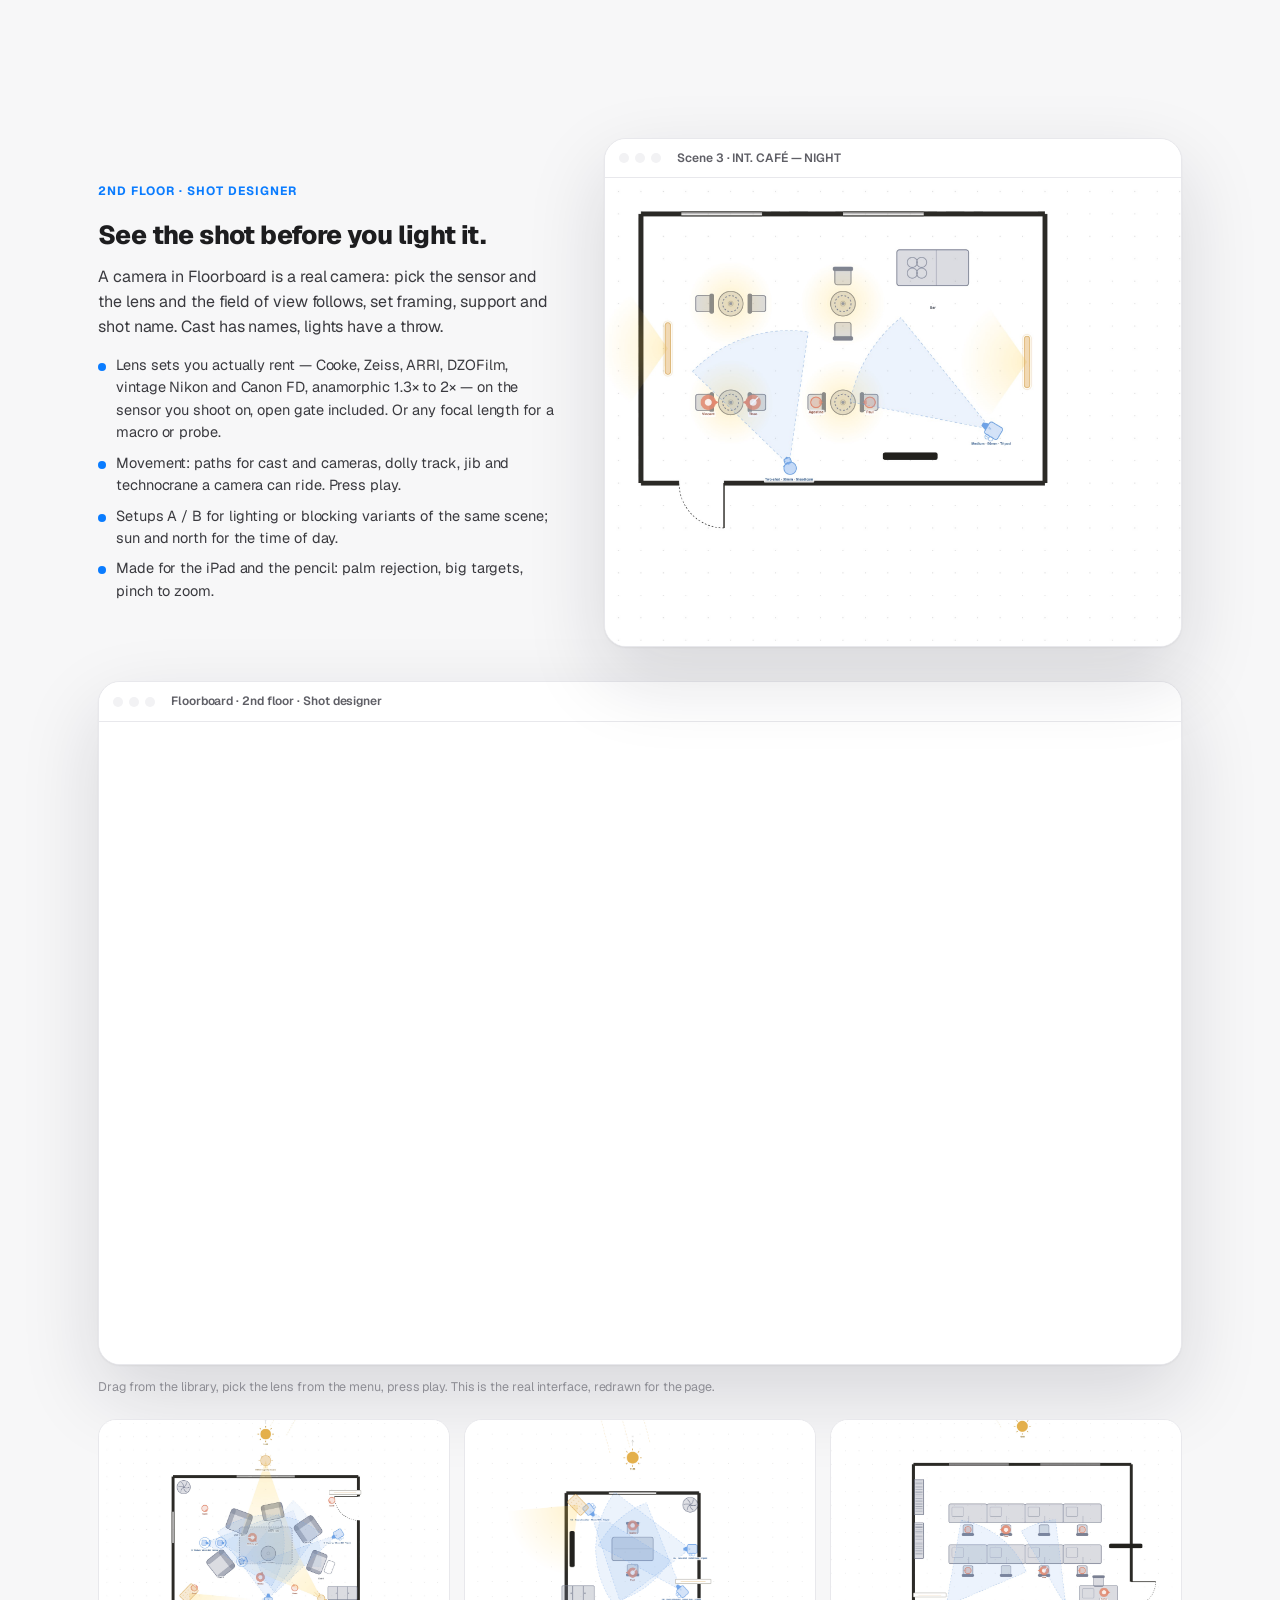
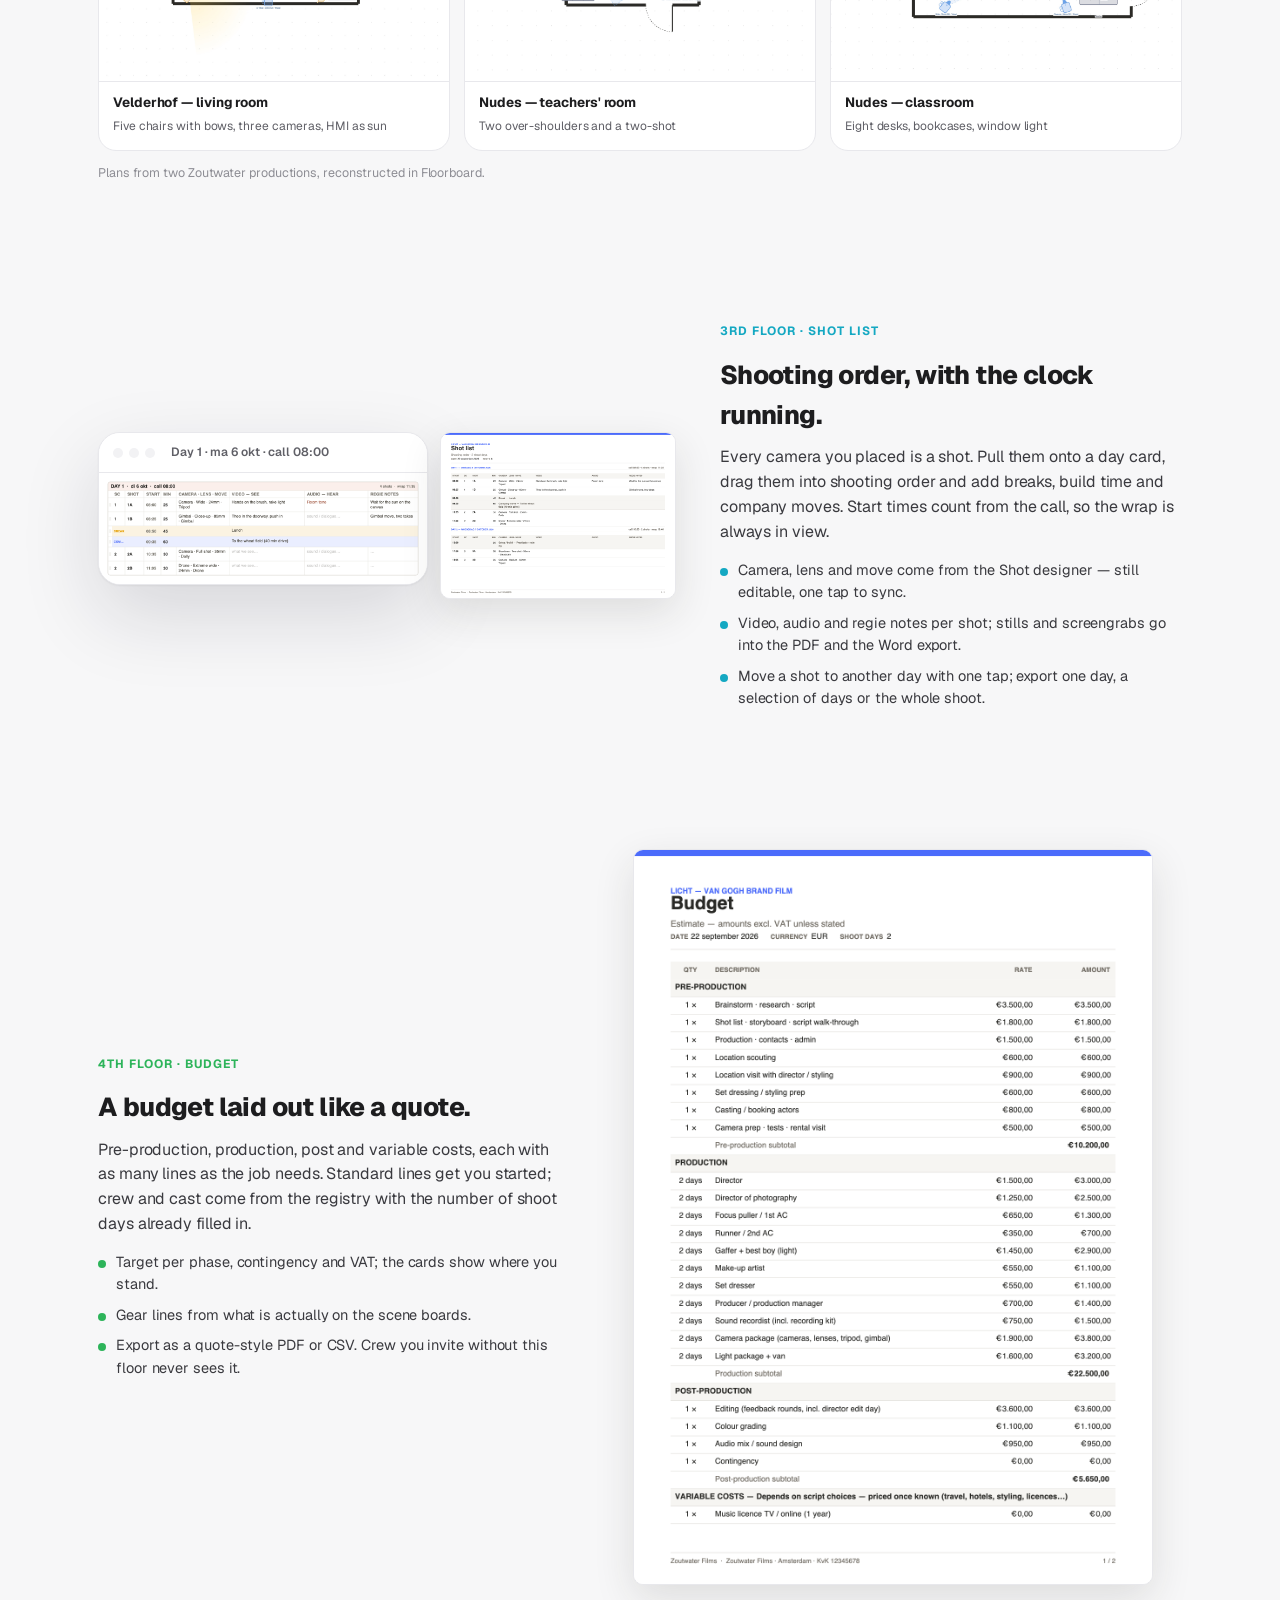
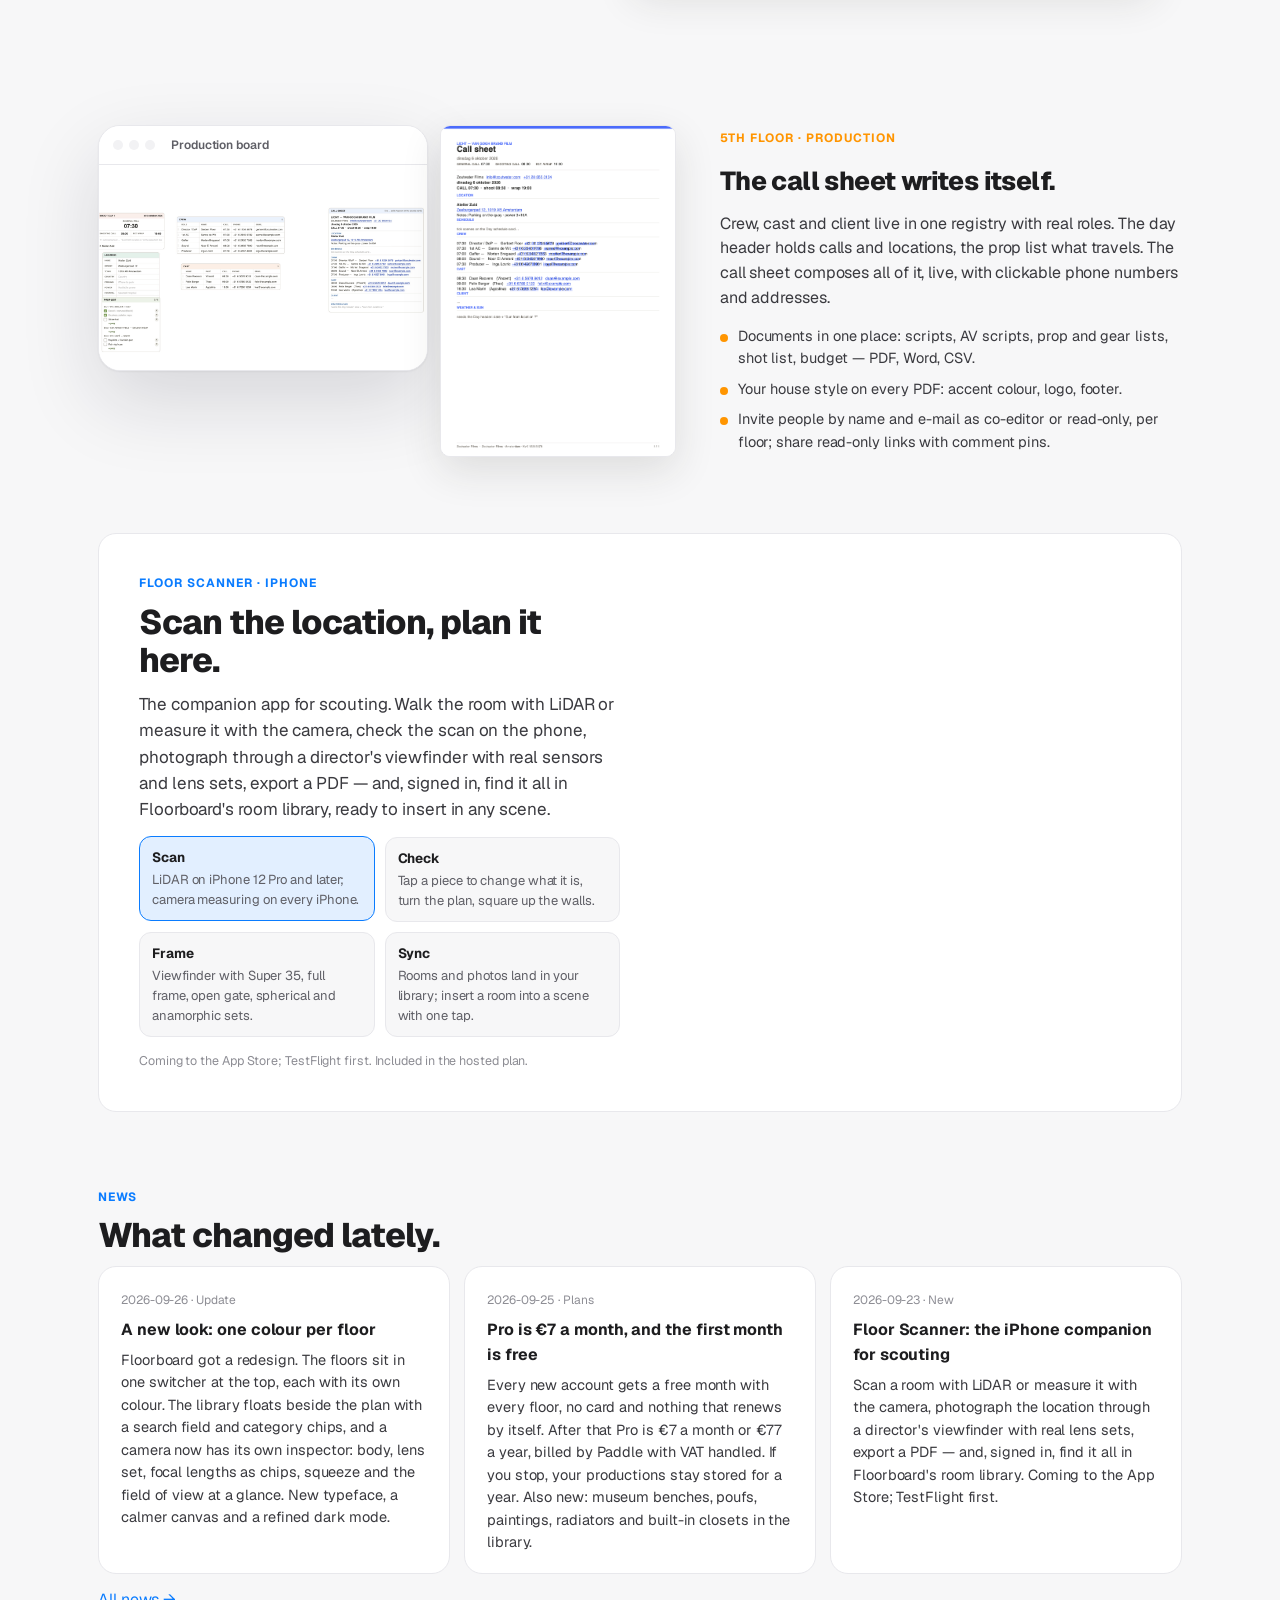
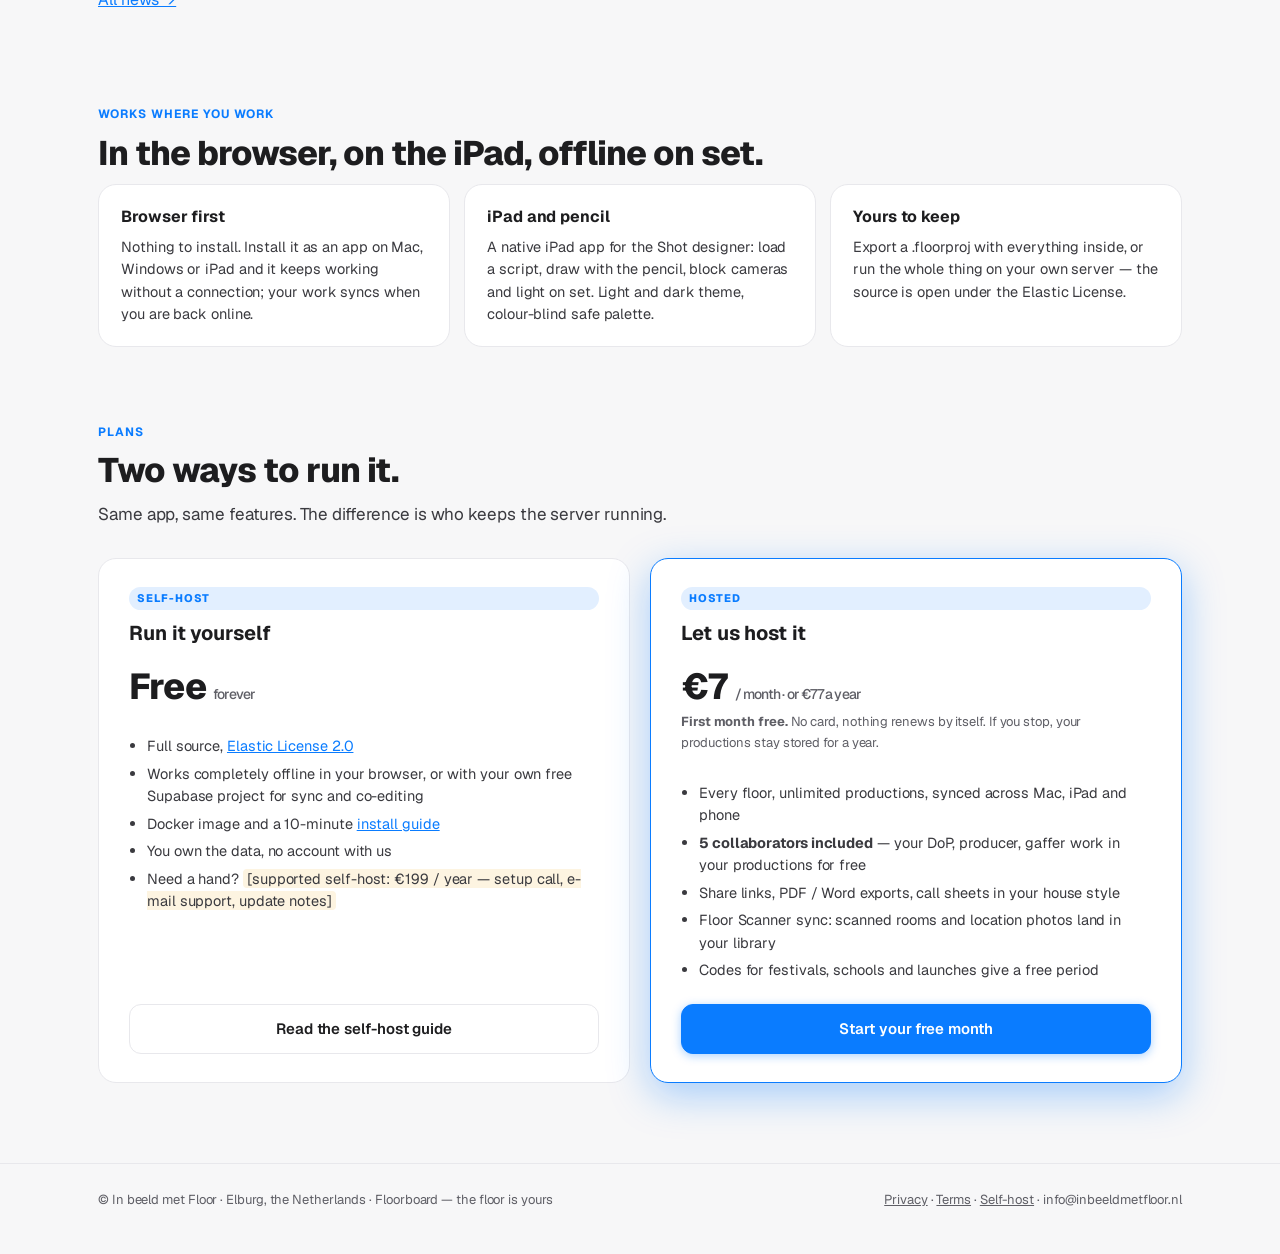
==== commit 60acc5ed: "v1.0-rc8: UI 2.0 — one colour per floor, Geist, floating panels, camera inspector - Floors as one se" ====
--- a/index.html
+++ b/index.html
@@ -1,5 +1,5 @@
 <!DOCTYPE html>
-<html lang="en">
+<html lang="en" data-floor="design">
 <head>
 <meta charset="UTF-8">
 <meta name="viewport" content="width=device-width, initial-scale=1.0, viewport-fit=cover, maximum-scale=1.0, user-scalable=no">
@@ -7,7 +7,7 @@
 
 <!-- PWA: install to home screen on iPad / Mac, works offline. See manifest.json + service-worker.js -->
 <link rel="manifest" href="./manifest.json">
-<meta name="theme-color" content="#4B6BFB">
+<meta name="theme-color" content="#F7F7F8">
 <link rel="icon" href="./icons/icon-32.png" sizes="32x32">
 <link rel="icon" href="./icons/icon-192.png" sizes="192x192">
 <link rel="apple-touch-icon" href="./icons/icon-180.png">
@@ -21,6 +21,7 @@
 <script src="./supabase-adapter.js"></script>
 <link rel="stylesheet" href="./tokens.css">
 <link rel="stylesheet" href="./styles.css">
+<link rel="stylesheet" href="./ui2.css">
 </head>
 <body>
 <div id="loading"><div class="spin"></div>Loading project…</div>
@@ -29,15 +30,25 @@
   <div id="topbar">
     <button class="btn drawer-btn" id="libToggle" title="Show / hide the scenes &amp; library panel">☰</button>
   <div class="logo">
-    <svg class="logo-mark" viewBox="0 0 24 24" aria-hidden="true"><rect x="3" y="3" width="18" height="18" rx="5.5" fill="none" stroke="currentColor" stroke-width="2"/><path d="M7.5 16.5h9M7.5 12.5h6M7.5 8.5h3" fill="none" stroke="currentColor" stroke-width="2.2" stroke-linecap="round"/><circle cx="15.5" cy="8.5" r="1.8" fill="#E58A6F"/></svg>
+    <span class="app-icon" aria-hidden="true"><i></i><i></i><i></i></span>
     <div class="logo-txt"><span class="logo-name">Floorboard</span><span class="logo-tag">the floor is yours</span></div>
   </div>
+  <div class="crumb">
   <button class="btn" id="projBtn" title="Switch or create productions">Production ▾</button>
+  <div class="crumb-scene"><span id="sceneLbl">SCENE</span><input id="shotTitle" title="Rename scene" spellcheck="false"></div>
+  </div>
   <button class="btn scriptbtn" id="importScriptBtn" title="Import a script file — screenplay (.txt / .fountain / .pdf) or an AV table (.tsv / .csv from Excel or Sheets). Scenes are made for you.">Import script…</button>
   <button class="btn scriptbtn" id="writeScriptBtn" title="Write or paste a script — every scene heading becomes a scene">Write script…</button>
   <div id="projPop"></div>
   <div id="planPop"></div>
-    <span id="sceneLbl">SCENE</span><input id="shotTitle" title="Rename scene" spellcheck="false">
+    <div id="tabbar">
+      <button data-tab="mood" title="Ground floor — Mood: references, colour, tone"><svg viewBox="0 0 24 24"><rect x="3" y="3" width="8" height="10" rx="1.5"/><rect x="13" y="3" width="8" height="6" rx="1.5"/><rect x="13" y="11" width="8" height="10" rx="1.5"/><rect x="3" y="15" width="8" height="6" rx="1.5"/></svg><span class="fl">Ground</span><span class="nm">Mood</span></button>
+      <button data-tab="write" title="1st floor — Script: import, break down, storyboard, AV script"><svg viewBox="0 0 24 24"><path d="M3 9l17-4 1 4-17 4z"/><path d="M7 8.2l2.5 3M12 7l2.5 3M17 5.8l2.5 3M4 13h16v7H4z"/><path d="M8 13v7M14 13v7"/></svg><span class="fl">1st</span><span class="nm">Script</span></button>
+      <button data-tab="design" class="on" title="2nd floor — Shot designer: block cameras, cast and light on the real floor"><svg viewBox="0 0 24 24"><rect x="2.5" y="8" width="13" height="10" rx="1.5"/><circle cx="9" cy="13" r="3"/><path d="M15.5 11l6-3v8l-6-3M6 8V6h6v2"/></svg><span class="fl">2nd</span><span class="nm">Shot designer</span></button>
+      <button data-tab="shots" title="3rd floor — Shot list: shooting order, breaks, moves, shoot days"><svg viewBox="0 0 24 24"><path d="M4 6h2.5M9.5 6H20M4 12h2.5M9.5 12H20M4 18h2.5M9.5 18H20"/></svg><span class="fl">3rd</span><span class="nm">Shot list</span></button>
+      <button data-tab="budget" title="4th floor — Budget: every line per phase, contingency and VAT"><svg viewBox="0 0 24 24"><rect x="3" y="6" width="18" height="13" rx="2.5"/><path d="M3 10.5h18M7 15h4"/></svg><span class="fl">4th</span><span class="nm">Budget</span></button>
+      <button data-tab="org" title="5th floor — Production: crew, call sheets, documents, files"><svg viewBox="0 0 24 24"><rect x="5" y="4" width="14" height="17" rx="2"/><path d="M9 4V2.5h6V4M9 9.5h6M9 13h6M9 16.5h4"/></svg><span class="fl">5th</span><span class="nm">Production</span></button>
+    </div>
     <div class="topbar-right">
       <button class="btn" id="installBtn" title="Install Floorboard as an app" style="display:none">Install app</button>
       <button class="hbtn" id="undoBtn" title="Undo (Ctrl/⌘ Z)" disabled>↩</button>
@@ -47,7 +58,7 @@
       <div id="sharePop"></div>
       <button class="btn primary" id="exportBtn" title="Export the current view">Export</button>
       <div id="exportPop"></div>
-      <span id="verChip" title="Floorboard version">v1.0-rc7</span><button class="hbtn" id="themeBtn" title="Light / dark / system theme">◐</button><button class="hbtn" id="roomLibBtn" title="Room library — scouted and scanned rooms, across productions"><svg viewBox="0 0 24 24" style="width:17px;height:17px;fill:none;stroke:currentColor;stroke-width:2;stroke-linecap:round;stroke-linejoin:round;vertical-align:-3px"><path d="M3 11l9-7 9 7"/><path d="M5.5 9.5V20h13V9.5"/><path d="M9.5 20v-6h5v6"/><path d="M15.5 4.5v3"/></svg></button><button id="helpBtn" title="How to use">?</button>
+      <span id="verChip" title="Floorboard version">v1.0-rc8</span><button class="hbtn" id="themeBtn" title="Light / dark / system theme">◐</button><button class="hbtn" id="roomLibBtn" title="Room library — scouted and scanned rooms, across productions"><svg viewBox="0 0 24 24" style="width:17px;height:17px;fill:none;stroke:currentColor;stroke-width:2;stroke-linecap:round;stroke-linejoin:round;vertical-align:-3px"><path d="M3 11l9-7 9 7"/><path d="M5.5 9.5V20h13V9.5"/><path d="M9.5 20v-6h5v6"/><path d="M15.5 4.5v3"/></svg></button><button id="helpBtn" title="How to use">?</button>
       <button class="btn drawer-btn" id="panelToggle" title="Show / hide the Scene info panel">☷</button>
       <button class="btn" id="accountBtn" title="Account & privacy" style="display:none;padding:5px 9px">
         <svg viewBox="0 0 24 24" style="width:15px;height:15px;fill:none;stroke:currentColor;stroke-width:2;stroke-linecap:round;vertical-align:-2px">
@@ -57,14 +68,6 @@
     </div>
   </div>
 
-  <div id="tabbar">
-    <button data-tab="mood" title="Ground floor — Mood: references, colour, tone"><svg viewBox="0 0 24 24"><rect x="3" y="3" width="8" height="10" rx="1.5"/><rect x="13" y="3" width="8" height="6" rx="1.5"/><rect x="13" y="11" width="8" height="10" rx="1.5"/><rect x="3" y="15" width="8" height="6" rx="1.5"/></svg><span class="fl">Ground</span><span class="nm">Mood</span></button>
-    <button data-tab="write" title="1st floor — Script: import, break down, storyboard, AV script"><svg viewBox="0 0 24 24"><path d="M3 9l17-4 1 4-17 4z"/><path d="M7 8.2l2.5 3M12 7l2.5 3M17 5.8l2.5 3M4 13h16v7H4z"/><path d="M8 13v7M14 13v7"/></svg><span class="fl">1st</span><span class="nm">Script</span></button>
-    <button data-tab="design" class="on" title="2nd floor — Shot designer: block cameras, cast and light on the real floor"><svg viewBox="0 0 24 24"><rect x="2.5" y="8" width="13" height="10" rx="1.5"/><circle cx="9" cy="13" r="3"/><path d="M15.5 11l6-3v8l-6-3M6 8V6h6v2"/></svg><span class="fl">2nd</span><span class="nm">Shot designer</span></button>
-    <button data-tab="shots" title="3rd floor — Shot list: shooting order, breaks, moves, shoot days"><svg viewBox="0 0 24 24"><path d="M4 6h2.5M9.5 6H20M4 12h2.5M9.5 12H20M4 18h2.5M9.5 18H20"/></svg><span class="fl">3rd</span><span class="nm">Shot list</span></button>
-    <button data-tab="budget" title="4th floor — Budget: every line per phase, contingency and VAT"><svg viewBox="0 0 24 24"><rect x="3" y="6" width="18" height="13" rx="2.5"/><path d="M3 10.5h18M7 15h4"/></svg><span class="fl">4th</span><span class="nm">Budget</span></button>
-    <button data-tab="org" title="5th floor — Production: crew, call sheets, documents, files"><svg viewBox="0 0 24 24"><rect x="5" y="4" width="14" height="17" rx="2"/><path d="M9 4V2.5h6V4M9 9.5h6M9 13h6M9 16.5h4"/></svg><span class="fl">5th</span><span class="nm">Production</span></button>
-  </div>
   <div id="main">
     <div id="tabBudget" class="tabPageFull"></div>
     <!-- left -->
@@ -137,6 +140,7 @@
 
     <!-- right -->
     <div id="rightPanel">
+      <div id="camInsp" hidden></div>
       <div id="tabs">
         <button data-tab="info" class="on">Scene info</button>
       </div>
@@ -311,5 +315,6 @@
 <script src="./js/14-templates.js"></script>
 <script src="./js/15-atelier.js"></script>
 <script src="./js/16-tour.js"></script>
+<script src="./js/17-ui2.js"></script>
 </body>
 </html>
--- a/tokens.css
+++ b/tokens.css
@@ -1,93 +1,125 @@
 /* =====================================================================
-   FLOOR / Floorboard — design tokens (the ONE source of truth)
+   Floorboard — design tokens (the ONE source of truth) · UI 2.0
    =====================================================================
-   Loaded before styles.css. Every colour, radius and size in the app —
-   the CSS *and* the canvas renderer (js/00-theme.js reads these at
+   Loaded before styles.css / ui2.css. Every colour, radius and size in the
+   app — the CSS *and* the canvas renderer (js/00-theme.js reads these at
    runtime) — comes from here. Light is the default; dark applies when
    <html data-theme="dark"> is set, or when the OS prefers dark and no
    explicit choice was made.
 
-   Palette notes
-   - Neutrals are warm greys (paper), never pure grey: calm, "studio".
-   - Semantic colours are colour-blind safe (Okabe–Ito based): blue for
-     action, vermillion for danger, amber for warning, teal-green for
-     success — no red/green pair anywhere, and every state also has a
-     shape or label, never colour alone.
-   - Radii: 8 on controls, 12 on panels/cards, 16 on overlays; canvas
-     cards 8. Soft, not bubbly.
+   UI 2.0
+   - Type: Geist (UI) and Geist Mono (numbers: focal lengths, timecode,
+     zoom), self-hosted in /fonts (SIL OFL — see fonts/OFL.txt).
+   - Neutrals: cool, Apple-like greys. Canvas #F7F7F8 with a dot grid.
+   - One colour per floor. <html data-floor="…"> (set by switchTab) swaps
+     the accent, so buttons, selection and chips carry the floor's hue:
+     Mood coral · Script violet · Shot designer blue · Shot list teal ·
+     Budget green · Production orange.
+   - Radii: 10 on controls, 14 on cards, 22 on the floating panels.
    ===================================================================== */
+@font-face{ font-family:"Geist"; src:url("./fonts/Geist-Variable.woff2") format("woff2");
+  font-weight:100 900; font-style:normal; font-display:swap; }
+@font-face{ font-family:"Geist Mono"; src:url("./fonts/GeistMono-Variable.woff2") format("woff2");
+  font-weight:100 900; font-style:normal; font-display:swap; }
 :root{
+  --font:"Geist",-apple-system,BlinkMacSystemFont,"Segoe UI",Roboto,Helvetica,Arial,sans-serif;
+  --mono:"Geist Mono",ui-monospace,SFMono-Regular,Menlo,monospace;
   /* surfaces */
-  --bg:#F4F3F0;          /* app background, canvas paper */
-  --panel:#FFFFFF;       /* sidebars, topbar, popovers */
+  --bg:#F7F7F8;          /* canvas paper and the gutters around the floating panels */
+  --panel:#FFFFFF;       /* panels, popovers */
   --card:#FFFFFF;        /* canvas cards */
-  --hover:#F6F5F2;
-  --soft:#EEECE7;        /* subtle fills, chips */
-  --grid:#E3E0D9;        /* canvas grid dots */
-  --line:#E6E3DD;        /* hairlines */
-  --line2:#D6D2CA;       /* stronger strokes, card outlines */
+  --hover:#F5F5F7;
+  --soft:#F2F2F4;        /* fields, chips, segmented tracks */
+  --soft2:#E9E9EC;       /* the floor switcher track */
+  --grid:#DADADF;        /* canvas grid dots */
+  --line:#E8E8EC;        /* hairlines */
+  --line2:#D5D5DB;       /* stronger strokes, card outlines */
   /* text */
-  --ink:#2B2A27;
-  --body:#46433B;
-  --ink2:#7E7B73;
-  --ink3:#B5B1A8;
+  --ink:#1D1D1F;
+  --body:#3A3A3F;
+  --ink2:#5F5F66;
+  --ink3:#8E8E95;
   /* placeholders (ink at alpha) */
-  --ph30:rgba(70,67,59,.30);
-  --ph35:rgba(70,67,59,.35);
-  --ph40:rgba(70,67,59,.40);
+  --ph30:rgba(29,29,31,.30);
+  --ph35:rgba(29,29,31,.35);
+  --ph40:rgba(29,29,31,.40);
   --chip:rgba(255,255,255,.92);      /* floating chips on canvas */
-  --toast:#2A2926; --toast-ink:#FFFFFF;
-  /* semantic */
-  --accent:#4B6BFB; --accent-ink:#3D5BE8; --accent-soft:#EAEEFF; --accent-08:rgba(75,107,251,.08);
-  --danger:#D55E00; --danger-soft:#FBEAE0; --danger-line:#F0C1A6;
-  --warn:#E69F00;  --warn-soft:#FBF3E2;
-  --ok:#009E73;    --ok-soft:#E3F5EF;
+  --glass:rgba(255,255,255,.78);     /* the top bar */
+  --toast:#1D1D1F; --toast-ink:#FFFFFF;
+  /* floors */
+  --f-mood:#FF5E57; --f-write:#A259FF; --f-design:#0A7CFF; --f-shots:#14A8C2; --f-budget:#2DB45A; --f-org:#FF9500;
+  /* semantic — accent follows the floor (below) */
+  --accent:#0A7CFF; --accent-ink:#096BDB; --accent-soft:#E2EFFF; --accent-08:rgba(10,124,255,.08); --accent-glow:rgba(10,124,255,.34);
+  --danger:#E5484D; --danger-soft:#FDECEC; --danger-line:#F5B5B7;
+  --warn:#E69F00;  --warn-soft:#FDF4E1;
+  --ok:#1FA855;    --ok-soft:#E4F6EA;
   --on-accent:#FFFFFF;
   /* shape */
-  --r-xs:6px; --r-sm:8px; --r-md:12px; --r-lg:16px; --r-pill:999px;
-  --r-card:8;            /* canvas roundRect radius, unitless */
+  --r-xs:7px; --r-sm:10px; --r-md:14px; --r-lg:18px; --r-panel:22px; --r-pill:999px;
+  --r-card:10;           /* canvas roundRect radius, unitless */
   /* size & type */
   --tap:34px;            /* minimum control height with a mouse; touch bumps to 44 */
   --fs:13.5px;
-  --shadow:0 1px 2px rgba(40,38,32,.05), 0 6px 18px rgba(40,38,32,.07);
-  --shadow-lg:0 18px 60px rgba(40,38,32,.16);
+  --shadow:0 1px 2px rgba(0,0,0,.05), 0 12px 32px rgba(20,20,40,.10);
+  --shadow-sm:0 1px 2px rgba(0,0,0,.06), 0 4px 12px rgba(20,20,40,.07);
+  --shadow-lg:0 24px 70px rgba(20,20,40,.20);
   /* legacy aliases (older rules still reference these) */
   --border:var(--line); --border2:var(--line2); --radius:var(--r-md);
   color-scheme:light;
 }
+:root[data-floor="mood"]{ --accent:#FF5E57; --accent-ink:#DB514B; --accent-soft:#FFECEB; --accent-08:rgba(255,94,87,.08); --accent-glow:rgba(255,94,87,.34); }
+:root[data-floor="write"]{ --accent:#A259FF; --accent-ink:#8B4DDB; --accent-soft:#F4EBFF; --accent-08:rgba(162,89,255,.08); --accent-glow:rgba(162,89,255,.34); }
+:root[data-floor="design"]{ --accent:#0A7CFF; --accent-ink:#096BDB; --accent-soft:#E2EFFF; --accent-08:rgba(10,124,255,.08); --accent-glow:rgba(10,124,255,.34); }
+:root[data-floor="shots"]{ --accent:#14A8C2; --accent-ink:#1190A7; --accent-soft:#E3F5F8; --accent-08:rgba(20,168,194,.08); --accent-glow:rgba(20,168,194,.34); }
+:root[data-floor="budget"]{ --accent:#2DB45A; --accent-ink:#279B4D; --accent-soft:#E6F6EB; --accent-08:rgba(45,180,90,.08); --accent-glow:rgba(45,180,90,.34); }
+:root[data-floor="org"]{ --accent:#FF9500; --accent-ink:#DB8000; --accent-soft:#FFF2E0; --accent-08:rgba(255,149,0,.08); --accent-glow:rgba(255,149,0,.34); }
 
 /* ---------- dark ---------- */
 :root[data-theme="dark"]{
-  --bg:#151618; --panel:#1E1F22; --card:#232428; --hover:#26272B; --soft:#2A2B30;
-  --grid:#25262A; --line:#2E3035; --line2:#3A3C42;
-  --ink:#ECEAE4; --body:#D3D0C8; --ink2:#9C998F; --ink3:#6B6960;
-  --ph30:rgba(236,234,228,.30); --ph35:rgba(236,234,228,.35); --ph40:rgba(236,234,228,.40);
-  --chip:rgba(35,36,40,.92);
-  --toast:#ECEAE4; --toast-ink:#1E1F22;
-  --accent:#6D86FF; --accent-ink:#8CA0FF; --accent-soft:#252B45; --accent-08:rgba(109,134,255,.12);
-  --danger:#F0844A; --danger-soft:#3A2419; --danger-line:#6B3A22;
-  --warn:#F0B44A; --warn-soft:#3A3120;
-  --ok:#3BC29A; --ok-soft:#173A30;
-  --shadow:0 1px 2px rgba(0,0,0,.35), 0 8px 24px rgba(0,0,0,.35);
-  --shadow-lg:0 18px 60px rgba(0,0,0,.55);
+  --bg:#18181B; --panel:#1F1F22; --card:#26262A; --hover:#2A2A2E; --soft:#2A2A2E; --soft2:#333338;
+  --grid:#2E2E33; --line:#2C2C31; --line2:#3A3A40;
+  --ink:#F5F5F7; --body:#DCDCE0; --ink2:#AEAEB5; --ink3:#7C7C84;
+  --ph30:rgba(245,245,247,.30); --ph35:rgba(245,245,247,.35); --ph40:rgba(245,245,247,.40);
+  --chip:rgba(38,38,42,.92); --glass:rgba(31,31,34,.80);
+  --toast:#F5F5F7; --toast-ink:#1F1F22;
+  --accent:#278CFF; --accent-ink:#54A3FF; --accent-soft:#1A3353; --accent-08:rgba(10,124,255,.14); --accent-glow:rgba(10,124,255,.4);
+  --danger:#FF6B5E; --danger-soft:#3D2220; --danger-line:#6B332E;
+  --warn:#FFB340; --warn-soft:#3D3120;
+  --ok:#3DD06C; --ok-soft:#1B3A25;
+  --shadow:0 1px 2px rgba(0,0,0,.4), 0 16px 40px rgba(0,0,0,.45);
+  --shadow-sm:0 1px 2px rgba(0,0,0,.35), 0 4px 12px rgba(0,0,0,.3);
+  --shadow-lg:0 24px 70px rgba(0,0,0,.6);
   color-scheme:dark;
 }
+:root[data-theme="dark"][data-floor="mood"]{ --accent:#FF716B; --accent-ink:#FF8E89; --accent-soft:#502D2E; --accent-08:rgba(255,94,87,.14); --accent-glow:rgba(255,94,87,.4); }
+:root[data-theme="dark"][data-floor="write"]{ --accent:#AD6DFF; --accent-ink:#BE8BFF; --accent-soft:#3C2C53; --accent-08:rgba(162,89,255,.14); --accent-glow:rgba(162,89,255,.4); }
+:root[data-theme="dark"][data-floor="design"]{ --accent:#278CFF; --accent-ink:#54A3FF; --accent-soft:#1A3353; --accent-08:rgba(10,124,255,.14); --accent-glow:rgba(10,124,255,.4); }
+:root[data-theme="dark"][data-floor="shots"]{ --accent:#30B2C9; --accent-ink:#5AC2D4; --accent-soft:#1D3D45; --accent-08:rgba(20,168,194,.14); --accent-glow:rgba(20,168,194,.4); }
+:root[data-theme="dark"][data-floor="budget"]{ --accent:#46BD6E; --accent-ink:#6CCA8C; --accent-soft:#22402E; --accent-08:rgba(45,180,90,.14); --accent-glow:rgba(45,180,90,.4); }
+:root[data-theme="dark"][data-floor="org"]{ --accent:#FFA21F; --accent-ink:#FFB54C; --accent-soft:#50391B; --accent-08:rgba(255,149,0,.14); --accent-glow:rgba(255,149,0,.4); }
 @media (prefers-color-scheme: dark){
   :root:not([data-theme="light"]){
-    --bg:#151618; --panel:#1E1F22; --card:#232428; --hover:#26272B; --soft:#2A2B30;
-    --grid:#25262A; --line:#2E3035; --line2:#3A3C42;
-    --ink:#ECEAE4; --body:#D3D0C8; --ink2:#9C998F; --ink3:#6B6960;
-    --ph30:rgba(236,234,228,.30); --ph35:rgba(236,234,228,.35); --ph40:rgba(236,234,228,.40);
-    --chip:rgba(35,36,40,.92);
-    --toast:#ECEAE4; --toast-ink:#1E1F22;
-    --accent:#6D86FF; --accent-ink:#8CA0FF; --accent-soft:#252B45; --accent-08:rgba(109,134,255,.12);
-    --danger:#F0844A; --danger-soft:#3A2419; --danger-line:#6B3A22;
-    --warn:#F0B44A; --warn-soft:#3A3120;
-    --ok:#3BC29A; --ok-soft:#173A30;
-    --shadow:0 1px 2px rgba(0,0,0,.35), 0 8px 24px rgba(0,0,0,.35);
-    --shadow-lg:0 18px 60px rgba(0,0,0,.55);
-    color-scheme:dark;
+  --bg:#18181B; --panel:#1F1F22; --card:#26262A; --hover:#2A2A2E; --soft:#2A2A2E; --soft2:#333338;
+  --grid:#2E2E33; --line:#2C2C31; --line2:#3A3A40;
+  --ink:#F5F5F7; --body:#DCDCE0; --ink2:#AEAEB5; --ink3:#7C7C84;
+  --ph30:rgba(245,245,247,.30); --ph35:rgba(245,245,247,.35); --ph40:rgba(245,245,247,.40);
+  --chip:rgba(38,38,42,.92); --glass:rgba(31,31,34,.80);
+  --toast:#F5F5F7; --toast-ink:#1F1F22;
+  --accent:#278CFF; --accent-ink:#54A3FF; --accent-soft:#1A3353; --accent-08:rgba(10,124,255,.14); --accent-glow:rgba(10,124,255,.4);
+  --danger:#FF6B5E; --danger-soft:#3D2220; --danger-line:#6B332E;
+  --warn:#FFB340; --warn-soft:#3D3120;
+  --ok:#3DD06C; --ok-soft:#1B3A25;
+  --shadow:0 1px 2px rgba(0,0,0,.4), 0 16px 40px rgba(0,0,0,.45);
+  --shadow-sm:0 1px 2px rgba(0,0,0,.35), 0 4px 12px rgba(0,0,0,.3);
+  --shadow-lg:0 24px 70px rgba(0,0,0,.6);
+  color-scheme:dark;
   }
+  :root:not([data-theme="light"])[data-floor="mood"]{ --accent:#FF716B; --accent-ink:#FF8E89; --accent-soft:#502D2E; --accent-08:rgba(255,94,87,.14); --accent-glow:rgba(255,94,87,.4); }
+  :root:not([data-theme="light"])[data-floor="write"]{ --accent:#AD6DFF; --accent-ink:#BE8BFF; --accent-soft:#3C2C53; --accent-08:rgba(162,89,255,.14); --accent-glow:rgba(162,89,255,.4); }
+  :root:not([data-theme="light"])[data-floor="design"]{ --accent:#278CFF; --accent-ink:#54A3FF; --accent-soft:#1A3353; --accent-08:rgba(10,124,255,.14); --accent-glow:rgba(10,124,255,.4); }
+  :root:not([data-theme="light"])[data-floor="shots"]{ --accent:#30B2C9; --accent-ink:#5AC2D4; --accent-soft:#1D3D45; --accent-08:rgba(20,168,194,.14); --accent-glow:rgba(20,168,194,.4); }
+  :root:not([data-theme="light"])[data-floor="budget"]{ --accent:#46BD6E; --accent-ink:#6CCA8C; --accent-soft:#22402E; --accent-08:rgba(45,180,90,.14); --accent-glow:rgba(45,180,90,.4); }
+  :root:not([data-theme="light"])[data-floor="org"]{ --accent:#FFA21F; --accent-ink:#FFB54C; --accent-soft:#50391B; --accent-08:rgba(255,149,0,.14); --accent-glow:rgba(255,149,0,.4); }
 }
 
 /* ---------- Floorboard object palette (mirrors PAL in js/00-catalog.js) ---------- */
--- a/ui2.css
+++ b/ui2.css
@@ -0,0 +1,385 @@
+/* =====================================================================
+   Floorboard UI 2.0 — loads after styles.css and wins the cascade.
+   Glass top bar with the floors as one segmented control, floating
+   rounded panels, a searchable colourful library, the camera inspector,
+   a bottom-centre tool dock. One colour per floor (tokens.css).
+   ===================================================================== */
+
+/* ---------- type ---------- */
+body{ font-family:var(--font); -webkit-font-smoothing:antialiased; -moz-osx-font-smoothing:grayscale; letter-spacing:-.005em; }
+button, input, textarea, select{ font-family:inherit; }
+#tabbar button, .sh-chip, .sh-floors label, .setup-chip, .side-head .setup-chip, #storyTable th{ font-family:var(--font) !important; }
+#zoomPct, #verChip, .plan-time, .bud-amt, .bud-phase-num b, .ci-focal, .ci-fov b{ font-family:var(--mono); font-variant-numeric:tabular-nums; }
+#scriptText{ font-family:var(--mono); }
+
+/* ---------- grid: one top bar row, floors live inside it ---------- */
+#app, body.lite #app, body.touch #app, body.touch.lite #app{ grid-template-rows:auto minmax(0,1fr) !important; }
+#topbar{
+  position:relative; z-index:30;
+  min-height:calc(60px + env(safe-area-inset-top)); padding:env(safe-area-inset-top) 14px 0; gap:12px;
+  background:var(--glass); -webkit-backdrop-filter:saturate(180%) blur(20px); backdrop-filter:saturate(180%) blur(20px);
+  border-bottom:1px solid var(--line);
+}
+body.touch #topbar{ min-height:calc(68px + env(safe-area-inset-top)); }
+
+/* app icon + production / scene crumb */
+.logo{ gap:10px; flex:none; }
+.app-icon{
+  width:30px; height:30px; border-radius:9px; flex:none;
+  background:linear-gradient(145deg, #0A7CFF 0%, #6B5BFF 55%, #FF5E57 100%);
+  display:flex; flex-direction:column; justify-content:center; gap:3px; padding-left:7px;
+  box-shadow:0 2px 6px rgba(10,124,255,.35), inset 0 1px 0 rgba(255,255,255,.25);
+}
+.app-icon i{ display:block; height:2.5px; border-radius:2px; background:#fff; }
+.app-icon i:nth-child(1){ width:7px; } .app-icon i:nth-child(2){ width:11px; } .app-icon i:nth-child(3){ width:15px; }
+body.touch .app-icon{ width:34px; height:34px; border-radius:10px; padding-left:8px; }
+.logo-txt{ display:none !important; }
+.crumb{ display:flex; flex-direction:column; justify-content:center; min-width:0; flex:0 1 auto; gap:0; }
+#projBtn, body.touch #topbar #projBtn{
+  border:0; background:none; box-shadow:none; padding:1px 4px; min-height:0; height:auto;
+  font-size:14px; font-weight:650; letter-spacing:-.1px; color:var(--ink); border-radius:6px; text-align:left;
+  max-width:280px; display:block; overflow:hidden; text-overflow:ellipsis; white-space:nowrap;
+}
+#projBtn:hover{ background:var(--hover); }
+.crumb-scene{ display:flex; align-items:center; gap:5px; padding-left:4px; min-width:0; }
+#sceneLbl{ margin:0; font-size:11px; font-weight:500; letter-spacing:0; text-transform:none; color:var(--ink3); }
+#sceneLbl{ font-size:0 !important; } #sceneLbl::before{ content:'Scene ·'; font-size:11.5px; }
+#shotTitle, body.touch #shotTitle{
+  font-size:11.5px; font-weight:500; color:var(--ink3); padding:1px 4px; border-radius:5px;
+  width:auto; min-width:60px; max-width:220px; height:auto; field-sizing:content;
+}
+#shotTitle:hover{ border-color:var(--line); color:var(--ink2); }
+#shotTitle:focus{ color:var(--ink); }
+/* no scene on the board floors: the production name centres vertically */
+body.tab-mood .crumb-scene, body.tab-write .crumb-scene, body.tab-shots .crumb-scene,
+body.tab-budget .crumb-scene, body.tab-org .crumb-scene{ display:none; }
+
+/* ---------- the floors: a segmented control, one colour per floor ---------- */
+#tabbar{
+  order:0; margin-left:auto; flex:none; display:flex; gap:2px; padding:3px !important;
+  background:var(--soft2); border:0 !important; border-radius:12px; overflow:visible;
+}
+#tabbar button{
+  --fc:var(--accent);
+  height:32px; padding:0 13px !important; border-radius:9px !important; gap:7px !important;
+  font:500 13px var(--font) !important; color:var(--ink2); background:transparent; white-space:nowrap;
+  transition:background .15s, color .15s, box-shadow .15s;
+}
+#tabbar button::before{ content:''; width:8px; height:8px; border-radius:50%; background:var(--fc); opacity:.55; flex:none; transition:opacity .15s, transform .15s; }
+#tabbar button svg, #tabbar .fl{ display:none !important; }
+#tabbar button:hover{ color:var(--ink); background:rgba(255,255,255,.45); }
+#tabbar button:hover::before{ opacity:.9; }
+#tabbar button.on{ background:var(--panel); color:var(--fc); font-weight:650 !important; box-shadow:0 1px 3px rgba(0,0,0,.12), 0 0 0 .5px rgba(0,0,0,.04); }
+#tabbar button.on::after{ display:none !important; }
+#tabbar button.on::before{ opacity:1; }
+#tabbar button[data-tab="mood"]{ --fc:var(--f-mood); }
+#tabbar button[data-tab="write"]{ --fc:var(--f-write); }
+#tabbar button[data-tab="design"]{ --fc:var(--f-design); }
+#tabbar button[data-tab="shots"]{ --fc:var(--f-shots); }
+#tabbar button[data-tab="budget"]{ --fc:var(--f-budget); }
+#tabbar button[data-tab="org"]{ --fc:var(--f-org); }
+:root[data-theme="dark"] #tabbar button:hover{ background:rgba(255,255,255,.06); }
+:root[data-theme="dark"] #tabbar button.on{ background:#3A3A40; box-shadow:0 1px 3px rgba(0,0,0,.4); }
+@media (prefers-color-scheme: dark){
+  :root:not([data-theme="light"]) #tabbar button:hover{ background:rgba(255,255,255,.06); }
+  :root:not([data-theme="light"]) #tabbar button.on{ background:#3A3A40; box-shadow:0 1px 3px rgba(0,0,0,.4); }
+}
+/* narrower screens: every floor a dot, only the active one keeps its name */
+#topbar.floors-compact #tabbar button:not(.on){ padding:0 11px !important; font-size:0 !important; gap:0 !important; }
+#topbar.floors-compact #tabbar button:not(.on) .nm{ display:none; }
+.topbar-right{ margin-left:auto; gap:8px; }
+
+/* ---------- buttons ---------- */
+.btn{
+  height:32px; padding:0 13px; border-radius:var(--r-sm); border:1px solid var(--line2);
+  background:var(--panel); box-shadow:none; font-size:13px; font-weight:600; color:var(--ink);
+  display:inline-flex; align-items:center; justify-content:center; gap:6px; white-space:nowrap;
+}
+.btn:hover{ background:var(--hover); border-color:var(--line2); }
+/* .btn sets display — restore the elements that are hidden by default */
+.scriptbtn, .drawer-btn{ display:none; }
+body.lite .scriptbtn, body.tab-write .scriptbtn{ display:inline-flex; }
+@media (max-width:900px){ .drawer-btn{ display:inline-flex; } }
+body.touch .drawer-btn{ display:inline-flex; }
+.btn.primary{ background:var(--accent); border-color:transparent; color:var(--on-accent); font-weight:650; box-shadow:0 2px 8px var(--accent-glow); }
+.btn.primary:hover{ background:var(--accent-ink); }
+.drawer-btn{ width:34px; padding:0; font-size:15px; }
+.hbtn, #helpBtn{
+  width:32px; height:32px; border:0; border-radius:9px; color:var(--ink2); background:transparent;
+  display:inline-flex; align-items:center; justify-content:center;
+}
+.hbtn:hover:not(:disabled), #helpBtn:hover{ background:var(--soft); color:var(--ink); border:0; }
+#saveState{ font-size:12px; font-weight:500; color:var(--ink3); min-width:0; }
+#verChip{ font-size:10.5px; color:var(--ink3); letter-spacing:0; }
+@media (max-width:1500px){ #verChip{ display:none; } }
+body.touch #topbar .btn{ height:42px; min-height:42px; border-radius:12px; padding:0 15px; font-size:14.5px; }
+body.touch #topbar .drawer-btn{ width:42px; padding:0; }
+body.touch #topbar .hbtn, body.touch #helpBtn{ width:42px; height:42px; border-radius:12px; }
+body.touch #tabbar button{ height:38px; }
+
+/* ---------- popovers ---------- */
+#projPop, #planPop, #sharePop, #exportPop, #customPop, #cmtPop, .fb-ov-box, #tourCard{
+  border-radius:16px !important; border:1px solid var(--line) !important; box-shadow:var(--shadow-lg) !important;
+}
+#projPop, #planPop{ top:calc(64px + env(safe-area-inset-top)); left:60px; }
+#sharePop{ top:calc(64px + env(safe-area-inset-top)); }
+#exportPop{ top:44px; }
+.fb-ov{ background:rgba(20,20,30,.28); -webkit-backdrop-filter:blur(3px); backdrop-filter:blur(3px); }
+.fb-inp, #customPop input, #customPop select, .proj-name{ border-radius:var(--r-sm); }
+.proj-row{ border-radius:9px; }
+#toast{ bottom:92px; border-radius:12px; padding:10px 16px; color:var(--toast-ink); box-shadow:var(--shadow-lg); font-weight:500; }
+
+/* ---------- floating panels ---------- */
+#main{ --lw:292px; --rw:292px; grid-template-columns:var(--lw) minmax(0,1fr) var(--rw); background:var(--bg); }
+body.tab-mood #main, body.tab-write #main, body.tab-shots #main, body.tab-org #main{ grid-template-columns:var(--lw) minmax(0,1fr); }
+@media (min-width:901px){
+  body.hideL #main{ grid-template-columns:minmax(0,1fr) var(--rw) !important; }
+  body.hideR #main{ grid-template-columns:var(--lw) minmax(0,1fr) !important; }
+  body.hideL.hideR #main,
+  body.hideL.tab-mood #main, body.hideL.tab-write #main, body.hideL.tab-shots #main, body.hideL.tab-org #main{ grid-template-columns:minmax(0,1fr) !important; }
+}
+@media (min-width:901px) and (max-width:1180px){ #main{ --lw:262px; --rw:268px; } }
+#sidebar, #rightPanel{
+  margin:12px; border:1px solid var(--line); border-radius:var(--r-panel);
+  background:var(--panel); box-shadow:var(--shadow); overflow:hidden;
+}
+#sidebar{ margin-right:0; }
+#rightPanel{ margin-left:0; }
+#canvasWrap{ background:var(--bg); }
+.side-head{ padding:14px 16px 6px; font-size:11px; font-weight:700; letter-spacing:.6px; color:var(--ink3); }
+.side-head button{ border:0; background:var(--soft); color:var(--ink2); border-radius:7px; }
+.side-head button:hover{ background:var(--accent-soft); color:var(--accent); border:0; }
+#shotList{ padding:2px 10px 10px; }
+.shot-item{ border-radius:11px; padding:8px 10px; }
+.shot-item.active{ background:var(--accent-soft); border-color:transparent; }
+.shot-item .num{ border-radius:7px; font-family:var(--mono); font-weight:600; }
+.shot-item.active .num{ background:var(--accent); color:var(--on-accent); }
+
+/* ---------- library: search, chips, colourful tiles ---------- */
+#library{ border-top:1px solid var(--line); padding:0 12px 16px; }
+body.tab-mood #library, body.tab-write #library, body.tab-shots #library, body.tab-org #library{ border-top:0; }
+.lib-top{
+  position:sticky; top:0; z-index:2; background:var(--panel);
+  display:flex; flex-direction:column; gap:10px; padding:14px 2px 10px; margin:0 -2px;
+}
+.lib-title{ display:flex; align-items:center; justify-content:space-between; padding:0 4px; }
+.lib-title b{ font-size:15px; font-weight:700; letter-spacing:-.2px; }
+.lib-search{
+  display:flex; align-items:center; gap:8px; height:36px; padding:0 12px; border-radius:11px;
+  background:var(--soft); color:var(--ink3); cursor:text;
+}
+.lib-search svg{ width:16px; height:16px; flex:none; fill:none; stroke:currentColor; stroke-width:2; stroke-linecap:round; }
+.lib-search input{ border:0; outline:0; background:transparent; font-size:13px; color:var(--ink); width:100%; min-width:0; }
+.lib-search input::placeholder{ color:var(--ink3); }
+.lib-search:focus-within{ box-shadow:0 0 0 3px var(--accent-08), inset 0 0 0 1px var(--accent); background:var(--panel); }
+.lib-chips{ display:flex; gap:6px; overflow-x:auto; scrollbar-width:none; padding:0 2px 2px; margin:0 -2px; }
+.lib-chips::-webkit-scrollbar{ display:none; }
+.lib-chip{
+  flex:none; height:28px; padding:0 11px; border-radius:14px; background:var(--soft); color:var(--ink2);
+  font-size:12.5px; font-weight:600; white-space:nowrap; transition:background .12s, color .12s;
+}
+.lib-chip:hover{ color:var(--ink); background:var(--soft2); }
+.lib-chip.on{ background:var(--ink); color:var(--panel); }
+.lib-off, .lib-miss{ display:none !important; }
+#library.filtering .lib-grid.hidden{ display:grid; }
+#library.filtering .cat-head .arr{ visibility:hidden; }
+.lib-empty{ padding:18px 8px; font-size:12px; color:var(--ink3); line-height:1.5; text-align:center; }
+.cat-head, #library .side-head{
+  padding:14px 4px 4px; font-size:11px; font-weight:700; letter-spacing:.6px; color:var(--ink3);
+}
+.cat-head .dot{ display:none; }
+.cat-head .arr{ order:2; margin-left:auto; font-size:8px; opacity:.6; }
+.lib-grid{ gap:2px; padding:2px 0 4px; }
+.lib-item{
+  border:0; background:transparent; border-radius:14px; padding:8px 2px 7px; gap:6px;
+  transition:background .12s, transform .12s;
+}
+.lib-item:hover{ background:var(--hover); box-shadow:none; border:0; }
+.lib-item:active{ transform:scale(.96); }
+.lib-item canvas{ filter:drop-shadow(0 3px 6px rgba(20,20,40,.14)); transition:transform .15s; }
+.lib-item:hover canvas{ transform:translateY(-1px); }
+.lib-item span{ font-size:11.5px; font-weight:550; color:var(--ink2); }
+.lib-item.add-custom{ border:1.5px dashed var(--line2); }
+.doc-row{ border-radius:12px; background:var(--soft); border:0; }
+
+/* ---------- right panel + camera inspector ---------- */
+#tabs{ padding:14px 16px 6px; border-bottom:0; }
+#tabs button, #tabs button.on{ padding:0; font-size:15px; font-weight:700; letter-spacing:-.2px; color:var(--ink); border:0; }
+#infoForm{ padding:4px 16px 20px; }
+#infoForm label{ font-size:11px; font-weight:650; letter-spacing:.3px; color:var(--ink3); margin:12px 0 6px; }
+#infoForm input, #infoForm textarea, #infoForm select{ border:1px solid transparent; background:var(--soft); border-radius:10px; padding:8px 10px; }
+#infoForm input:focus, #infoForm textarea:focus, #infoForm select:focus{ border-color:var(--accent); background:var(--panel); box-shadow:0 0 0 3px var(--accent-08); }
+#infoForm .side-head{ padding-left:0; padding-right:0; }
+#infoForm .ihint{ border:0; background:var(--soft); border-radius:12px; color:var(--ink2); }
+#rightPanel.insp #tabs, #rightPanel.insp .tabPage{ display:none !important; }
+#camInsp{ flex:1; overflow-y:auto; padding:16px; display:flex; flex-direction:column; gap:14px; }
+#camInsp[hidden]{ display:none; }
+.ci-head{ display:flex; align-items:center; gap:10px; }
+.ci-icon{
+  width:38px; height:38px; border-radius:11px; flex:none; display:flex; align-items:center; justify-content:center;
+  background:linear-gradient(160deg, #5AB0FF, var(--accent)); box-shadow:0 3px 10px var(--accent-glow);
+}
+.ci-icon svg{ width:20px; height:20px; fill:none; stroke:#fff; stroke-width:2; stroke-linecap:round; stroke-linejoin:round; }
+.ci-title{ display:flex; flex-direction:column; min-width:0; flex:1; }
+.ci-name{ border:0; background:transparent; font-size:15px; font-weight:700; letter-spacing:-.2px; color:var(--ink); padding:1px 4px; margin-left:-4px; border-radius:6px; outline:none; }
+.ci-name:hover{ background:var(--hover); } .ci-name:focus{ background:var(--soft); }
+.ci-sub{ font-size:12px; color:var(--ink3); white-space:nowrap; overflow:hidden; text-overflow:ellipsis; }
+.ci-sec{ display:flex; flex-direction:column; gap:7px; }
+.ci-lab{ display:flex; align-items:center; justify-content:space-between; }
+.ci-lab span{ font-size:11px; font-weight:650; letter-spacing:.3px; color:var(--ink3); text-transform:uppercase; }
+.ci-link{ font-size:11.5px; font-weight:600; color:var(--accent); padding:0; }
+.ci-link:hover{ text-decoration:underline; }
+.ci-field{ position:relative; }
+.ci-field select{
+  width:100%; height:38px; padding:0 30px 0 12px; border:0; border-radius:10px; background:var(--soft);
+  font-size:13.5px; font-weight:550; color:var(--ink); -webkit-appearance:none; appearance:none; cursor:pointer;
+  text-overflow:ellipsis;
+}
+.ci-field::after{
+  content:''; position:absolute; right:13px; top:50%; width:7px; height:7px; margin-top:-5px; pointer-events:none;
+  border-right:2px solid var(--ink3); border-bottom:2px solid var(--ink3); transform:rotate(45deg);
+}
+.ci-field select:focus{ outline:none; box-shadow:0 0 0 3px var(--accent-08), inset 0 0 0 1px var(--accent); }
+.ci-focals{ display:flex; gap:5px; flex-wrap:wrap; }
+.ci-focal{
+  min-width:38px; height:34px; padding:0 5px; border-radius:10px; background:var(--soft); color:var(--ink);
+  font-size:13px; font-weight:600; transition:background .12s, box-shadow .12s, transform .1s;
+}
+.ci-focal:hover{ background:var(--soft2); }
+.ci-focal:active{ transform:scale(.94); }
+.ci-focal.on{ background:var(--accent); color:var(--on-accent); box-shadow:0 3px 10px var(--accent-glow); }
+.ci-seg{ display:flex; gap:2px; padding:2px; border-radius:10px; background:var(--soft); }
+.ci-seg button{
+  flex:1 1 0; height:28px; border-radius:8px; font-size:12px; font-weight:500; color:var(--ink2); white-space:nowrap; padding:0 4px;
+}
+.ci-seg button.on{ background:var(--panel); color:var(--accent); font-weight:650; box-shadow:0 1px 2px rgba(0,0,0,.12); }
+.ci-fov{
+  display:flex; align-items:center; gap:12px; padding:12px; border-radius:14px;
+  background:var(--accent-08); border:1px solid var(--accent-soft);
+}
+.ci-arc{ width:88px; height:57px; flex:none; }
+.ci-arc path{ fill:var(--accent-08); stroke:var(--accent); stroke-width:1.5; stroke-linejoin:round; }
+.ci-arc rect{ fill:var(--accent); }
+.ci-fov div{ display:flex; flex-direction:column; gap:2px; min-width:0; }
+.ci-fov b{ font-size:24px; font-weight:600; letter-spacing:-.5px; color:var(--ink); }
+.ci-fov span{ font-size:11.5px; color:var(--ink2); line-height:1.35; }
+.ci-chips{ display:flex; gap:6px; flex-wrap:wrap; }
+.ci-chip{ height:28px; padding:0 11px; border-radius:14px; background:var(--soft); color:var(--ink2); font-size:12.5px; font-weight:600; }
+.ci-chip:hover{ background:var(--soft2); color:var(--ink); }
+.ci-chip.on{ background:var(--accent); color:var(--on-accent); }
+.ci-desc{ width:100%; border:0; border-radius:10px; background:var(--soft); padding:9px 12px; font-size:13px; color:var(--ink); resize:vertical; line-height:1.45; }
+.ci-desc:focus{ outline:none; box-shadow:0 0 0 3px var(--accent-08), inset 0 0 0 1px var(--accent); background:var(--panel); }
+.ci-actions{ display:flex; gap:8px; margin-top:auto; padding-top:4px; }
+.ci-actions .btn{ flex:1 1 0; height:38px; border-radius:11px; }
+.ci-actions .btn.ci-x{ flex:0 0 38px; padding:0; font-size:16px; color:var(--ink2); }
+
+/* ---------- canvas chrome: tool dock at the bottom, zoom pill, hint ---------- */
+#toolbar{
+  top:auto; bottom:calc(20px + env(safe-area-inset-bottom)); left:50%; transform:translateX(-50%);
+  gap:2px; padding:6px; border-radius:16px; border:1px solid var(--line); background:var(--panel); box-shadow:var(--shadow);
+  transition:opacity .15s;
+}
+#toolbar button{ width:40px; height:40px; border-radius:11px; color:var(--ink2); }
+#toolbar button:hover{ background:var(--soft); color:var(--ink); }
+#toolbar button.on, #toolbar button.active{ background:var(--accent-08); color:var(--accent); border-radius:11px; }
+#toolbar button svg{ width:20px; height:20px; stroke-width:1.9; }
+#toolbar button[data-tool="select"].on svg{ fill:currentColor; }
+#toolbar .sep{ width:1px; height:24px; align-self:center; background:var(--line2); margin:0 4px; }
+#toolbar button[data-tip]:hover::after{
+  top:auto; bottom:calc(100% + 10px); border-radius:8px; padding:5px 9px; font-size:11.5px; font-weight:500;
+  background:var(--toast); color:var(--toast-ink); box-shadow:var(--shadow-sm);
+}
+#playBtn.on, #playBtn.active{ background:var(--accent) !important; color:var(--on-accent) !important; }
+#playBtn.on svg, #playBtn.active svg{ fill:currentColor; }
+body:has(#trashCan.show) #toolbar{ opacity:0; pointer-events:none; }
+#inkBar{ top:auto; bottom:calc(84px + env(safe-area-inset-bottom)); border-radius:14px; border:1px solid var(--line); box-shadow:var(--shadow); }
+#zoomCtl{
+  right:16px; top:14px; bottom:auto; height:38px; padding:0 6px; gap:2px;
+  border-radius:12px; border:1px solid var(--line); box-shadow:var(--shadow); overflow:visible;
+}
+#zoomCtl button{ width:26px; height:26px; border-radius:7px; font-size:17px; }
+#zoomCtl button:hover{ background:var(--soft); }
+#zoomPct{ font-size:12.5px; font-weight:600; color:var(--ink); width:46px; }
+#hint{
+  left:16px; top:14px; bottom:auto; max-width:min(46%, 520px);
+  background:var(--chip); border:1px solid var(--line); border-radius:12px; padding:7px 12px;
+  -webkit-backdrop-filter:blur(12px); backdrop-filter:blur(12px); box-shadow:var(--shadow-sm);
+  font-size:12px; color:var(--ink2);
+}
+#hint:empty{ display:none; }
+#hintToggle{ top:14px; bottom:auto; left:16px; background:var(--panel); border:1px solid var(--line); box-shadow:var(--shadow-sm); }
+body.touch #hint{ top:14px; bottom:auto; left:58px; }
+
+/* ---------- floating selection bar ---------- */
+#selBar{
+  border-radius:14px; border:1px solid var(--line); box-shadow:var(--shadow); padding:6px; gap:4px; max-width:560px;
+  background:var(--panel);
+}
+#selBar .sbtn{ border:0; background:var(--soft); color:var(--ink); border-radius:8px; padding:5px 10px; font-size:12px; font-weight:550; }
+#selBar .sbtn:hover{ background:var(--soft2); }
+#selBar .sbtn.danger{ color:var(--danger); }
+#selBar .sbtn.danger:hover{ background:var(--danger-soft); border:0; }
+#selBar select, #selBar input.lbl{ border:0; background:var(--soft); border-radius:8px; padding:5px 8px; font-size:12px; color:var(--ink); }
+#selBar input.lbl:focus, #selBar select:focus{ outline:none; box-shadow:inset 0 0 0 1px var(--accent); }
+#selBar .sw{ width:18px; height:18px; border-radius:50%; }
+#selBar .vsep{ background:var(--line); margin:3px 2px; }
+
+/* ---------- board floors: soft full pages ---------- */
+.bud-phase, .bud-cat, .rm-card, .tpl, .plan-card, .rm-method{ border-radius:16px; }
+.bud-phase.total{ background:var(--accent-08); border-color:var(--accent-soft); }
+.bud-cat{ box-shadow:var(--shadow-sm); border-color:var(--line); }
+.bud-head h2{ font-size:24px; font-weight:700; letter-spacing:-.5px; }
+#loading{ font-weight:500; }
+
+/* ---------- touch & iPad: a vertical tool rail on the left of the canvas ---------- */
+@media (min-width:601px){
+  body.touch #toolbar{
+    top:50%; bottom:auto; left:14px; transform:translateY(-50%);
+    flex-direction:column; padding:6px; border-radius:18px;
+  }
+  body.touch #toolbar .sep{ width:24px; height:1px; margin:4px 0; align-self:center; }
+  body.touch #toolbar button{ width:44px; height:44px; border-radius:12px; }
+  body.touch #inkBar{ top:auto; left:50%; bottom:calc(20px + env(safe-area-inset-bottom)); }
+  body.touch #toast{ bottom:30px; }
+  body.touch #hintToggle{ left:84px; }
+  body.touch #hint{ left:126px; }
+}
+
+/* ---------- drawers (≤900px) ---------- */
+@media (max-width:900px){
+  #main{ grid-template-columns:minmax(0,1fr) !important; }
+  #sidebar, #rightPanel{
+    top:calc(68px + env(safe-area-inset-top)); bottom:8px; margin:0; width:min(320px, 86vw);
+    border-radius:var(--r-panel); box-shadow:var(--shadow-lg);
+  }
+  #sidebar{ left:8px; transform:translateX(calc(-100% - 16px)); }
+  #rightPanel{ right:8px; transform:translateX(calc(100% + 16px)); }
+  #tabbar{ margin-left:0; }
+  .crumb{ flex:1 1 auto; }
+}
+
+/* ---------- phone: the floors become a second row ---------- */
+@media (max-width:600px){
+  #topbar{ flex-wrap:wrap; row-gap:6px; padding:env(safe-area-inset-top) 8px 8px; min-height:0; }
+  #topbar > .drawer-btn, .logo, .crumb{ margin-top:8px; }
+  .topbar-right{ margin-top:8px; }
+  #tabbar{ order:99; flex-basis:100%; justify-content:space-between; margin:0; }
+  #tabbar button{ flex:1 1 0; justify-content:center; padding:0 !important; }
+  #tabbar button.on{ font-size:12px !important; flex:0 0 auto; padding:0 12px !important; gap:6px !important; }
+  .crumb{ flex:1 1 0; min-width:0; }
+  #projBtn, body.touch #topbar #projBtn{ max-width:100%; font-size:13.5px; }
+  .crumb-scene{ overflow:hidden; }
+  .topbar-right{ flex:none; gap:2px; }
+  #tabbar button:not(.on){ font-size:0 !important; }
+  #tabbar button.on .nm{ display:inline; }
+  .logo{ display:none !important; }
+  #sidebar, #rightPanel{ top:calc(112px + env(safe-area-inset-top)); }
+  #hint{ display:none; }
+}
+
+/* the iPad / shot-designer build has no floors: no switcher, just the scene */
+body.lite #tabbar{ display:none !important; }
+body.lite .crumb-scene{ display:flex; }
+:where(.bud-wrap) input:not([type=checkbox]):not([type=radio]), :where(.bud-wrap) select{
+  border:1px solid var(--line2); border-radius:8px; background:var(--panel); color:var(--ink); padding:5px 8px; min-height:30px;
+}
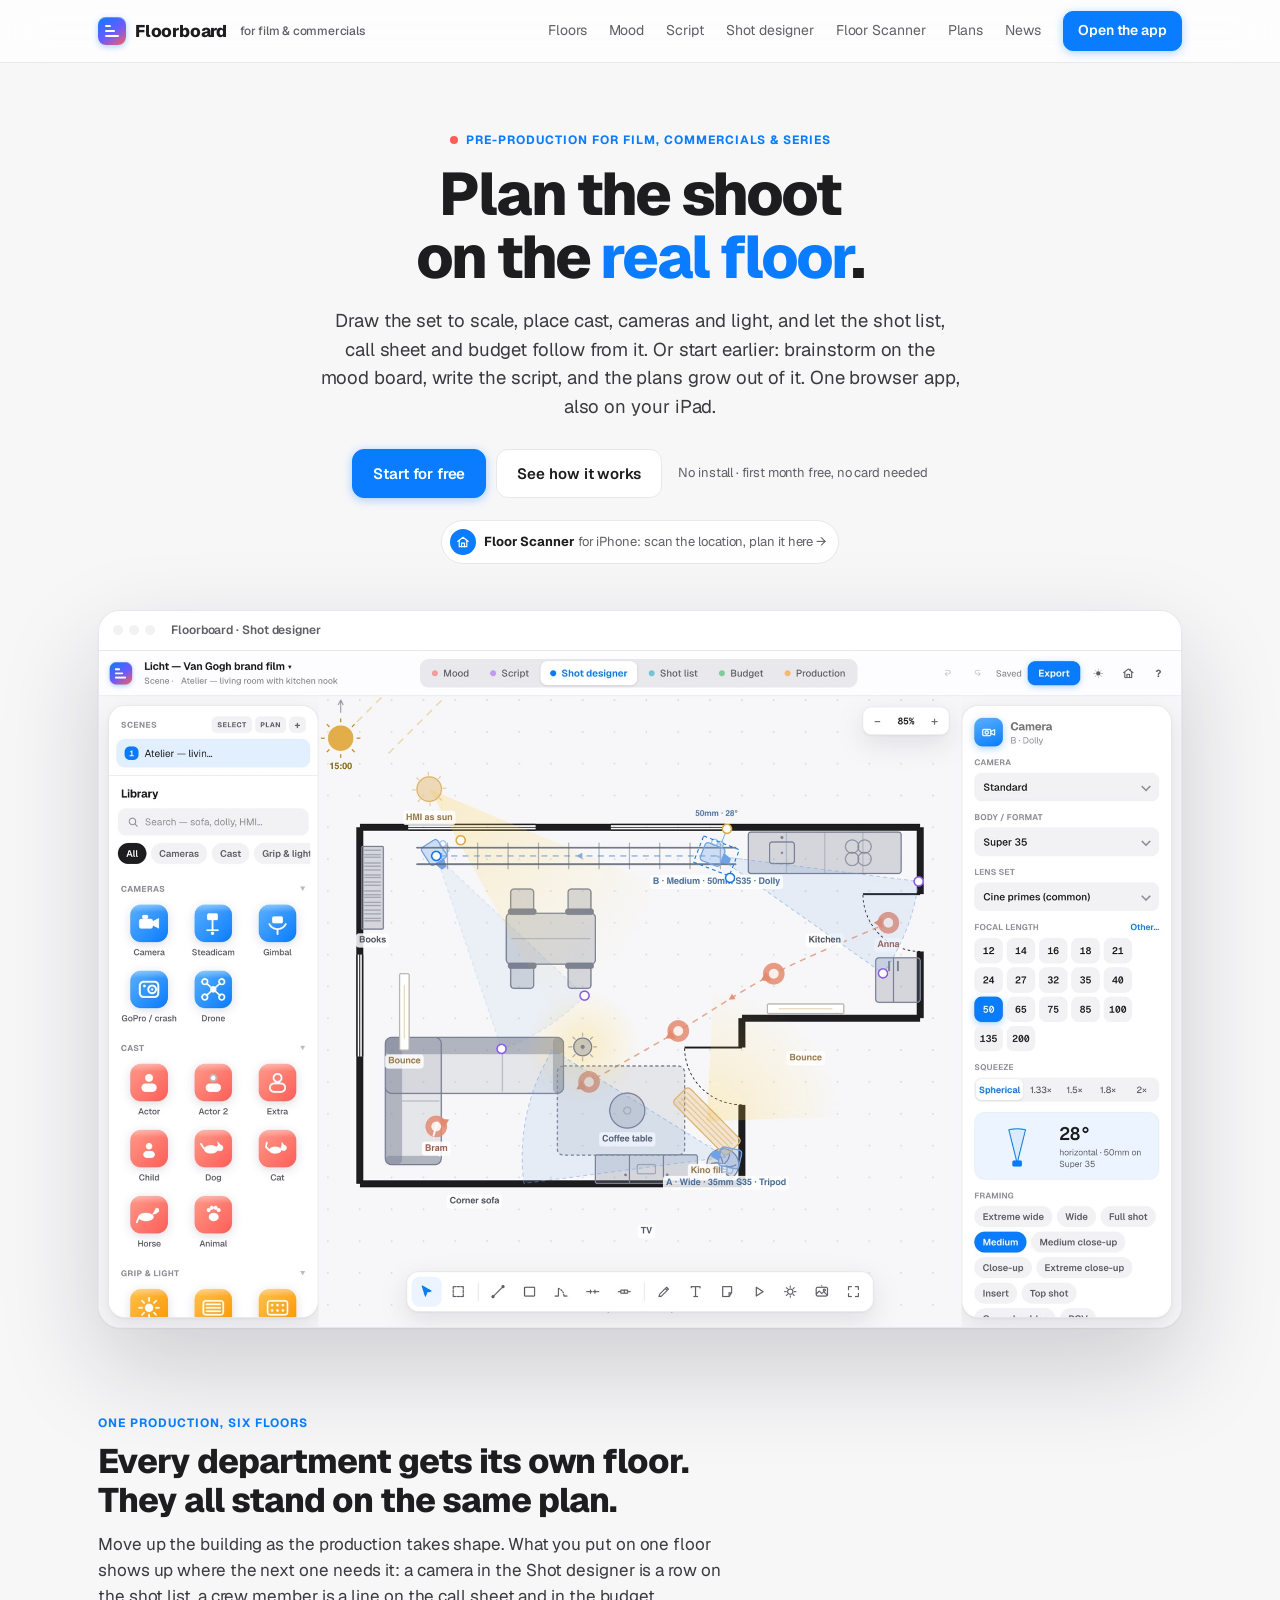
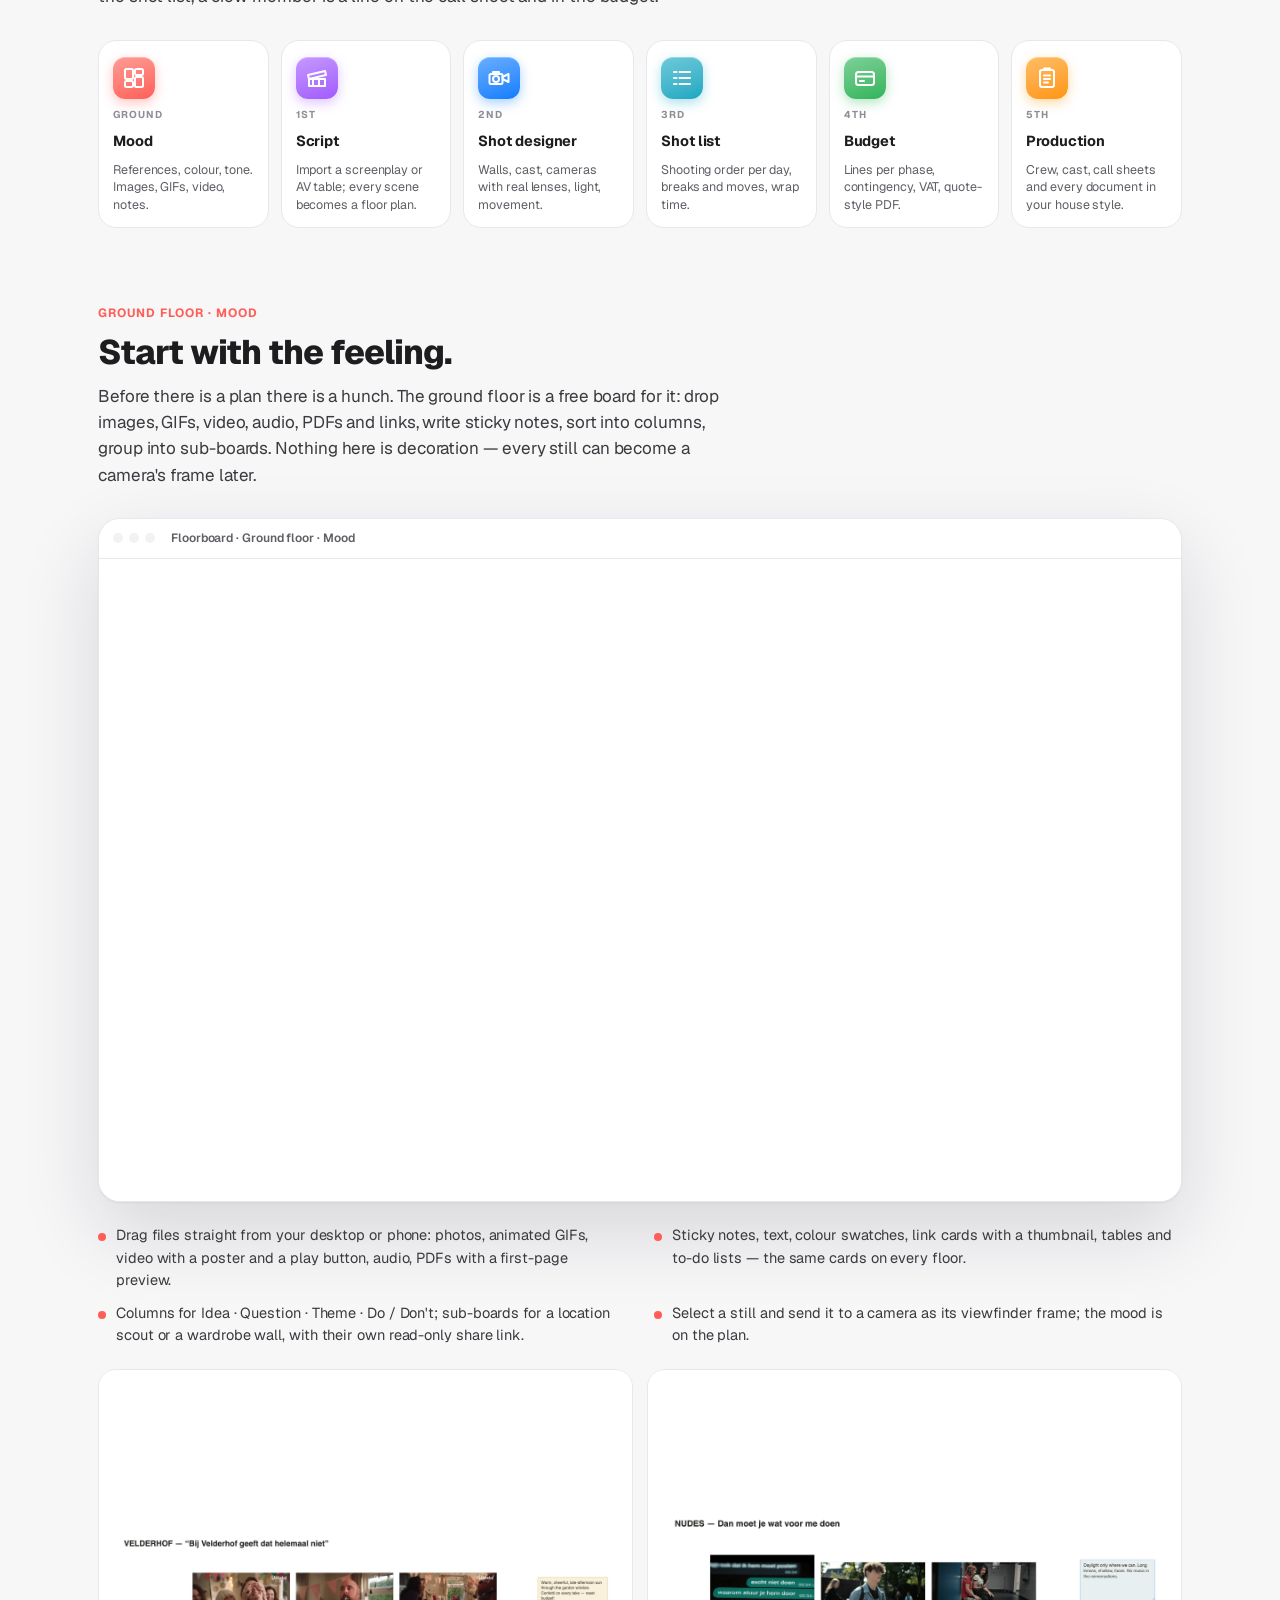
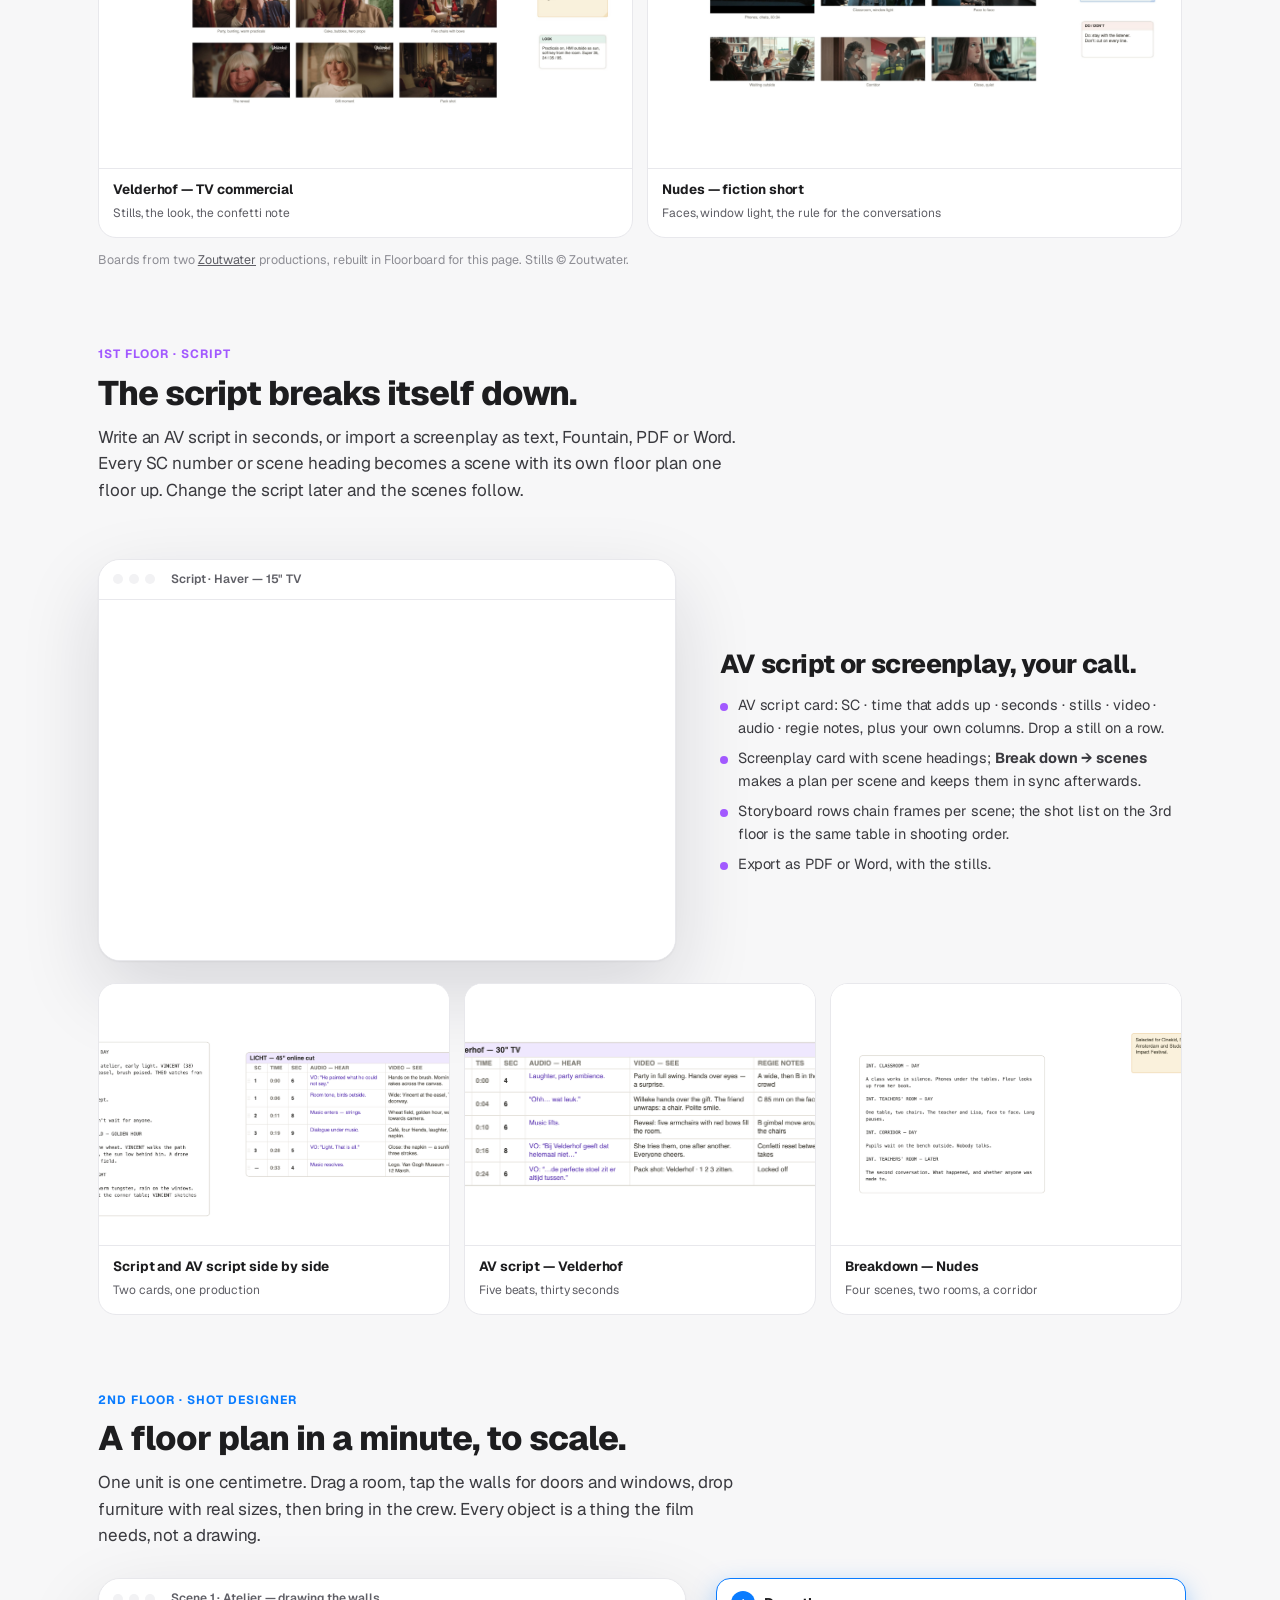
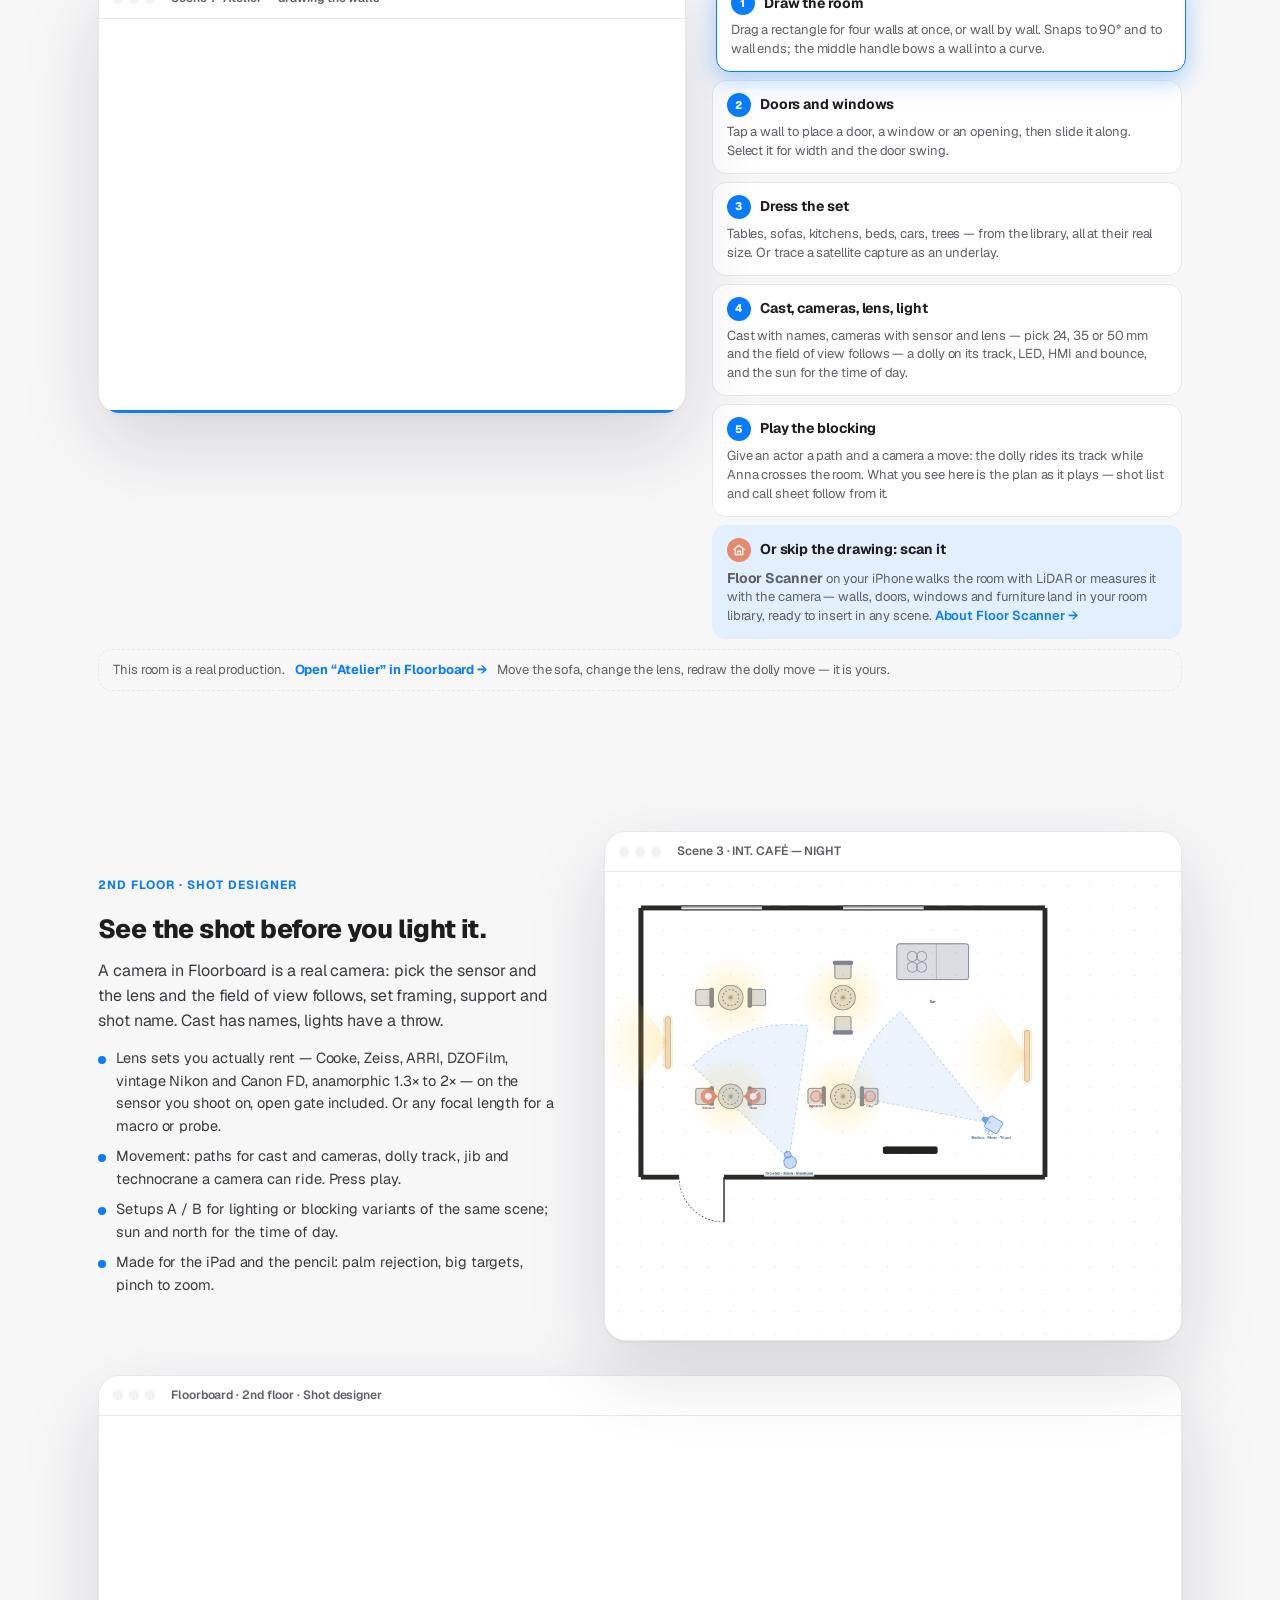
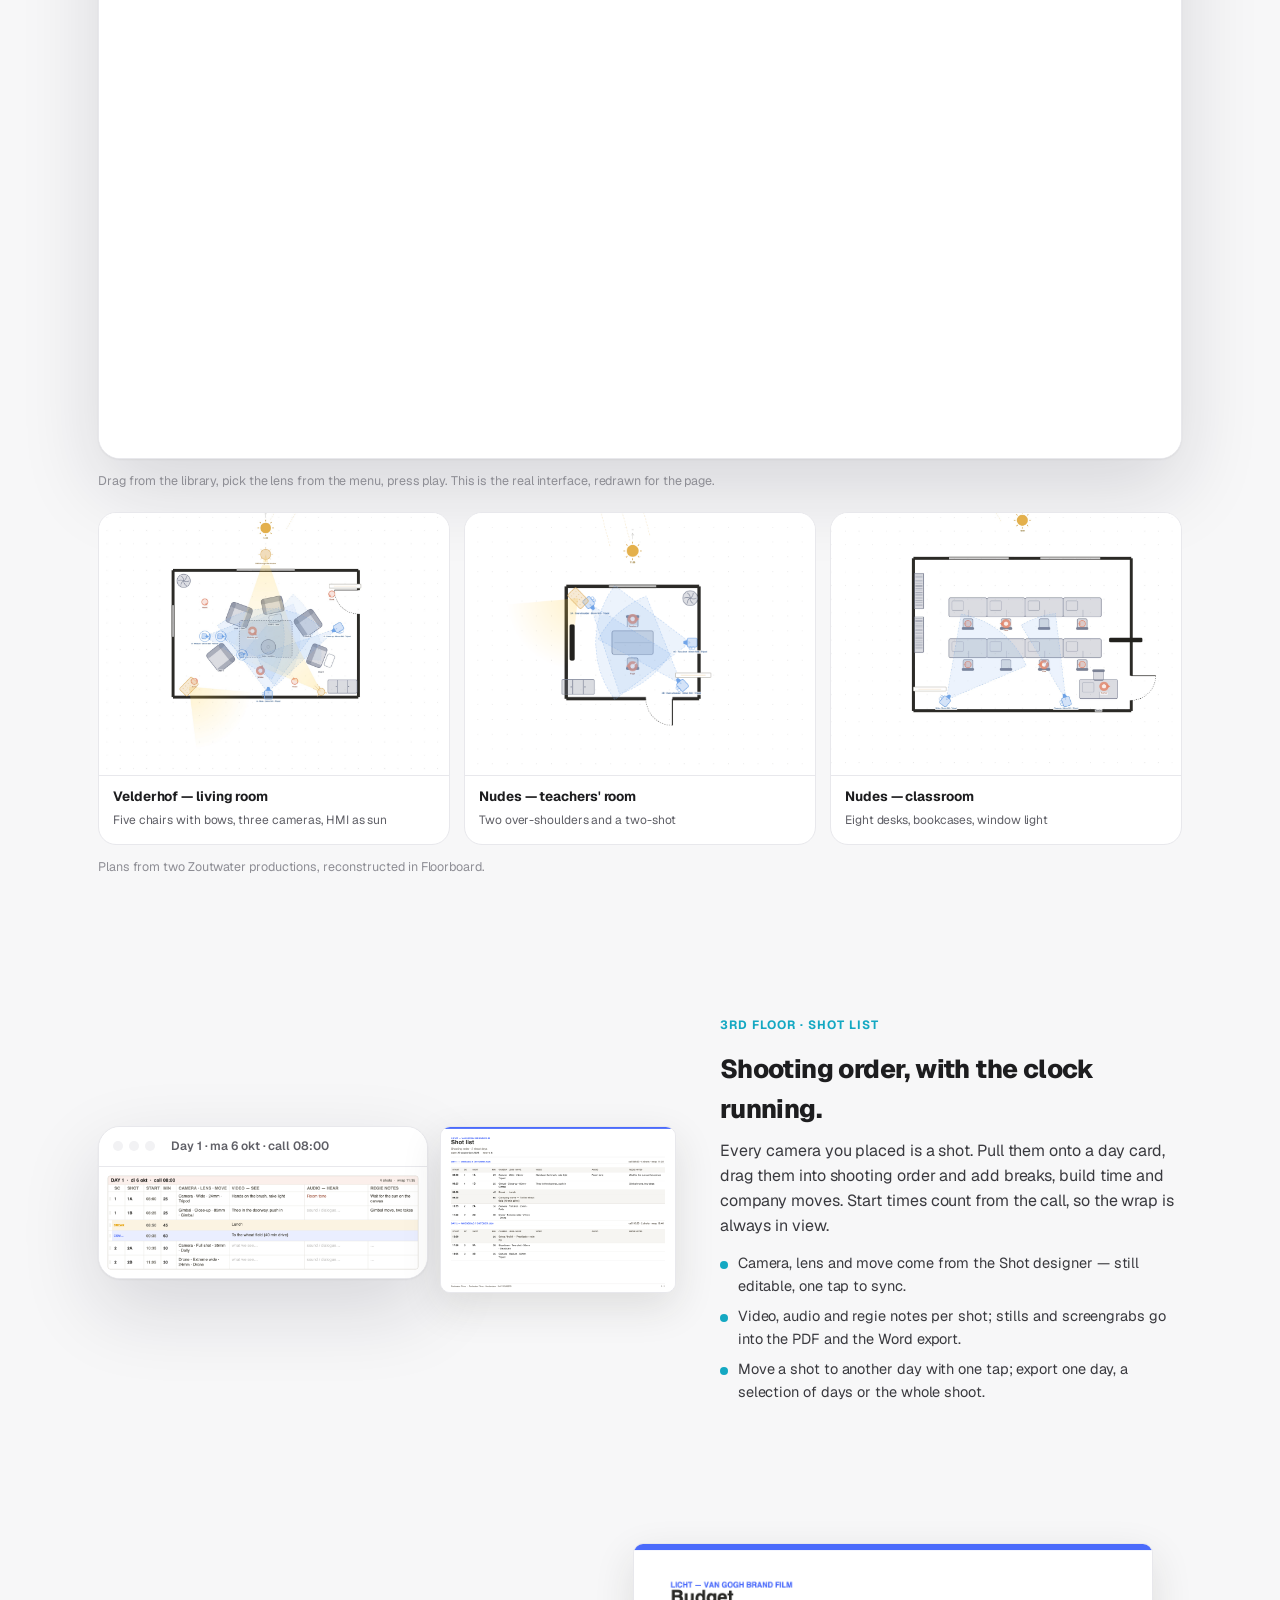
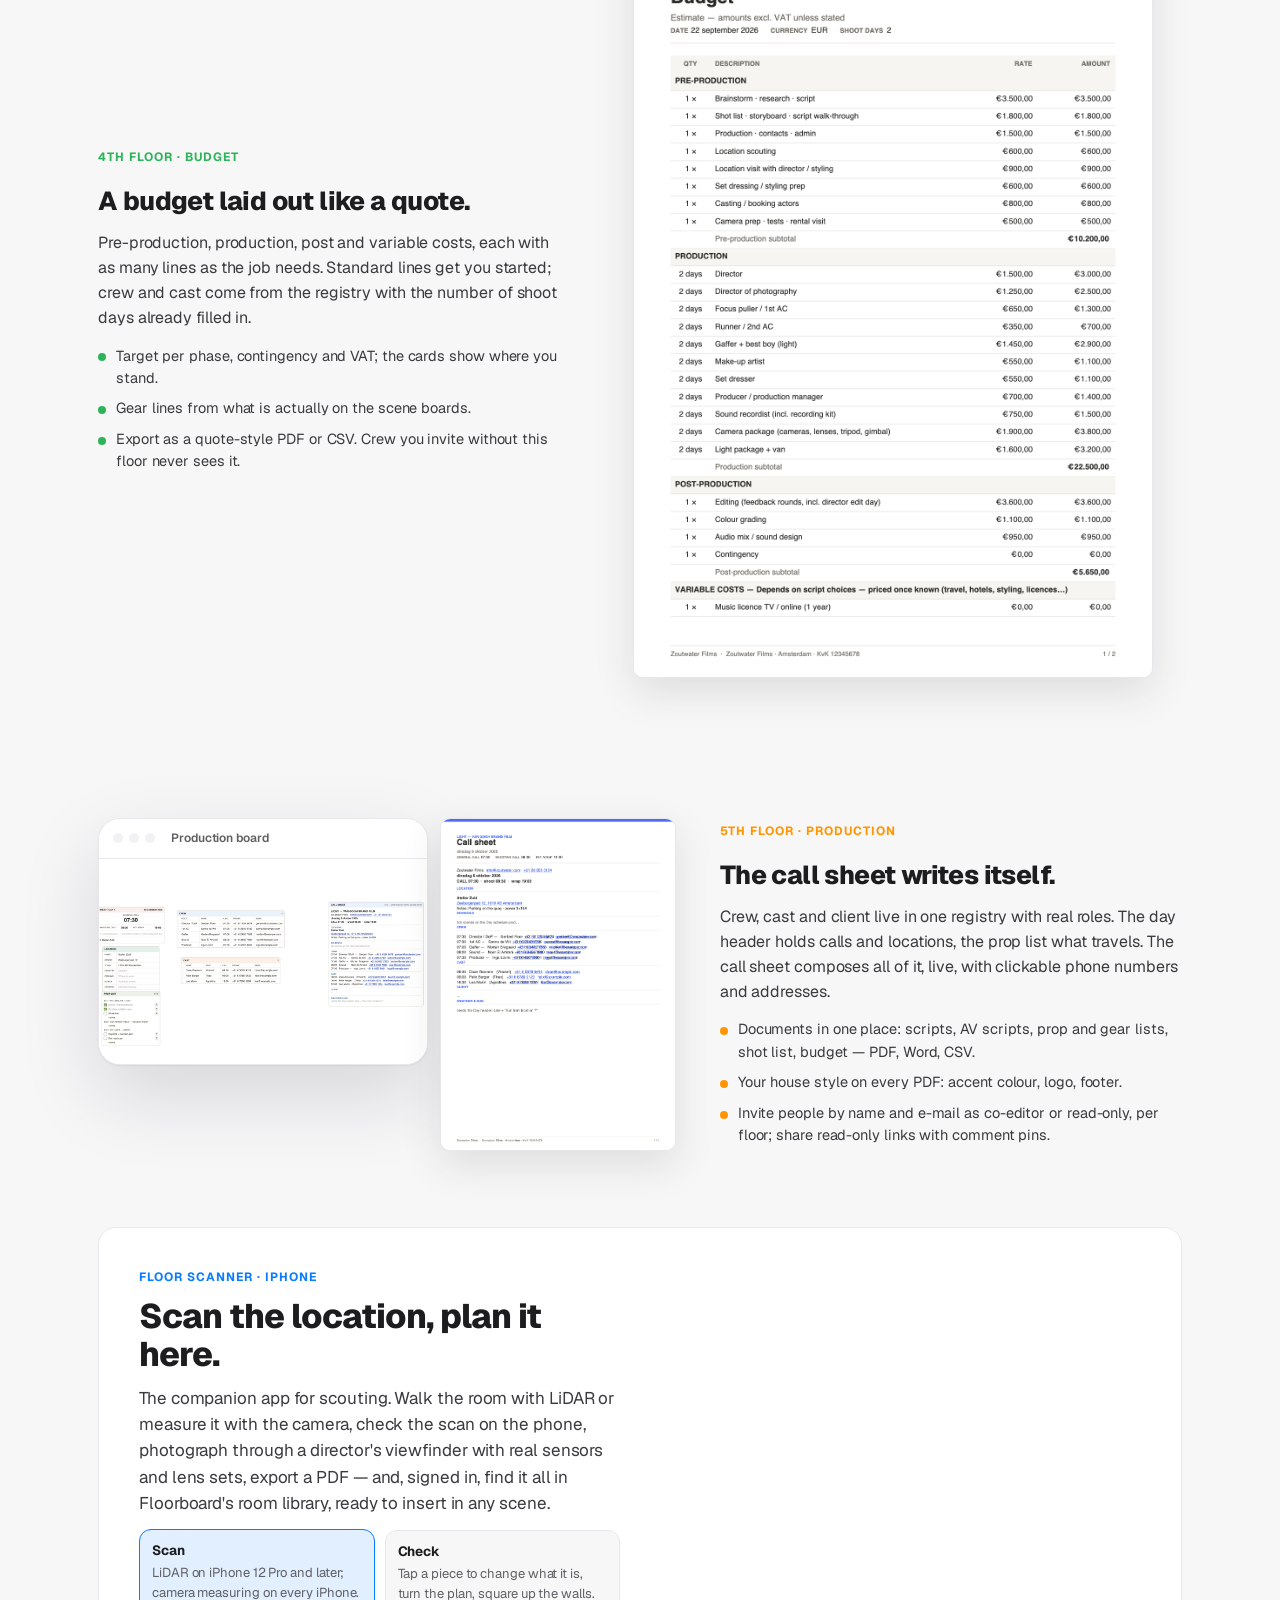
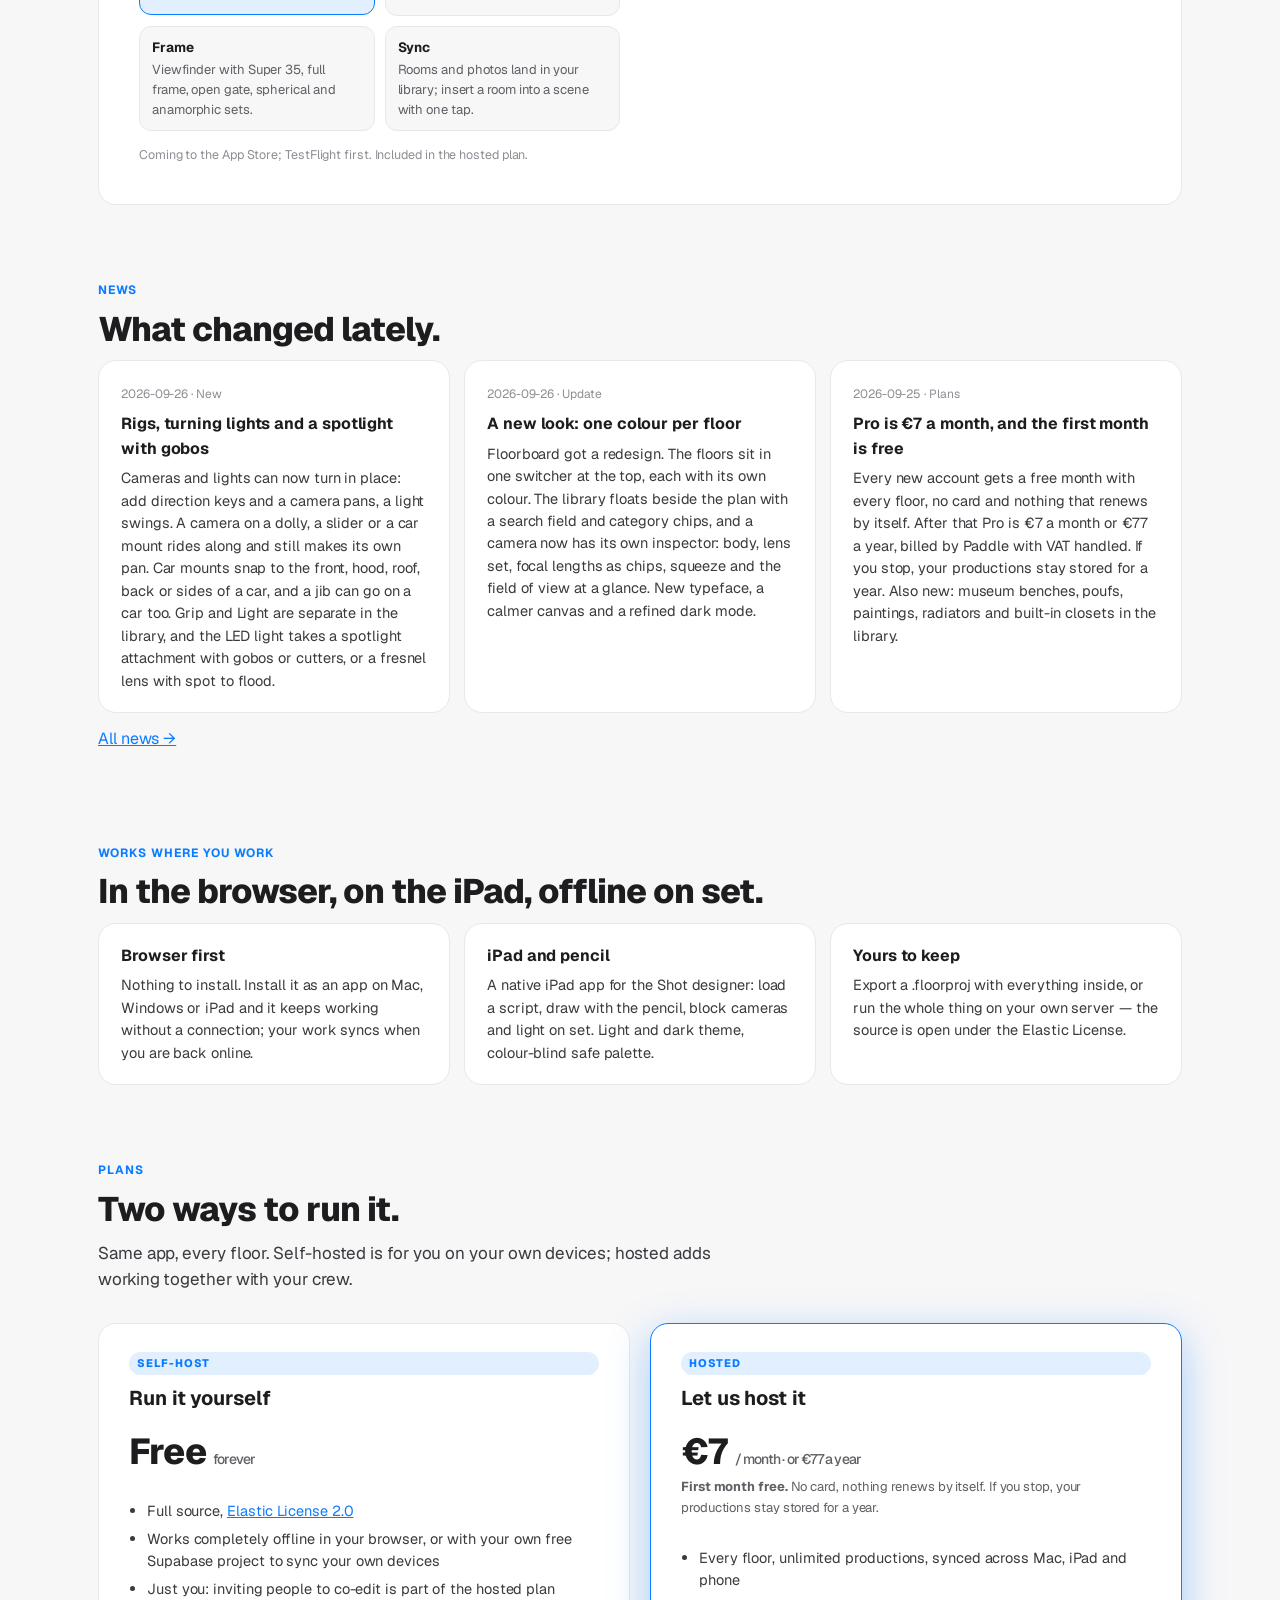
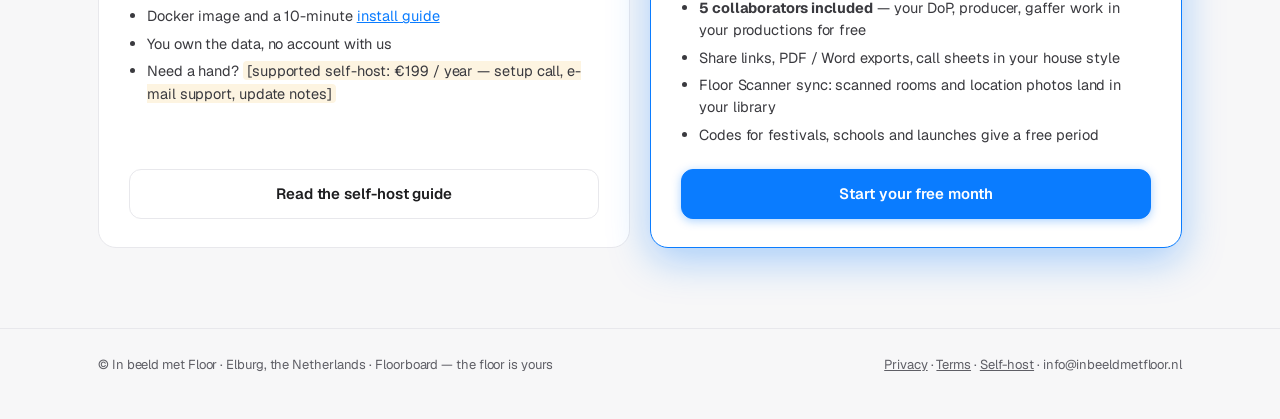
==== commit 4e36c11d: "v1.0-rc9: rigs, direction keys, Grip / Light, LED spot & fresnel attachments; self-host without invi" ====
--- a/index.html
+++ b/index.html
@@ -58,7 +58,7 @@
       <div id="sharePop"></div>
       <button class="btn primary" id="exportBtn" title="Export the current view">Export</button>
       <div id="exportPop"></div>
-      <span id="verChip" title="Floorboard version">v1.0-rc8</span><button class="hbtn" id="themeBtn" title="Light / dark / system theme">◐</button><button class="hbtn" id="roomLibBtn" title="Room library — scouted and scanned rooms, across productions"><svg viewBox="0 0 24 24" style="width:17px;height:17px;fill:none;stroke:currentColor;stroke-width:2;stroke-linecap:round;stroke-linejoin:round;vertical-align:-3px"><path d="M3 11l9-7 9 7"/><path d="M5.5 9.5V20h13V9.5"/><path d="M9.5 20v-6h5v6"/><path d="M15.5 4.5v3"/></svg></button><button id="helpBtn" title="How to use">?</button>
+      <span id="verChip" title="Floorboard version">v1.0-rc9</span><button class="hbtn" id="themeBtn" title="Light / dark / system theme">◐</button><button class="hbtn" id="roomLibBtn" title="Room library — scouted and scanned rooms, across productions"><svg viewBox="0 0 24 24" style="width:17px;height:17px;fill:none;stroke:currentColor;stroke-width:2;stroke-linecap:round;stroke-linejoin:round;vertical-align:-3px"><path d="M3 11l9-7 9 7"/><path d="M5.5 9.5V20h13V9.5"/><path d="M9.5 20v-6h5v6"/><path d="M15.5 4.5v3"/></svg></button><button id="helpBtn" title="How to use">?</button>
       <button class="btn drawer-btn" id="panelToggle" title="Show / hide the Scene info panel">☷</button>
       <button class="btn" id="accountBtn" title="Account & privacy" style="display:none;padding:5px 9px">
         <svg viewBox="0 0 24 24" style="width:15px;height:15px;fill:none;stroke:currentColor;stroke-width:2;stroke-linecap:round;vertical-align:-2px">
@@ -241,6 +241,9 @@
       <p>The floor plan of every scene. 1 unit = 1 cm, grid dots are 50 cm apart. <b>Wall</b> drags a wall (snaps to 90° and to wall ends), <b>Room</b> drags four at once; <b>door</b>, <b>window</b> and <b>opening</b> go on a wall with a tap, then slide along it. Select an opening for its width and door swing. Walls can be curved by their middle handle and locked so set dressing stays put.</p>
       <p><b>Cameras, cast and light</b> come from the library on the left. Purple handles set a camera's field of view and reach; the selection bar has lens presets, framing, support (tripod, gimbal, dolly…) and a shot name — all of that flows into the <b>Shot list</b> on the 3rd floor. Drop a still on a camera for a director's-viewfinder frame.</p>
       <p><b>Movement</b>: → Add movement, then + Move point. Every point is a keyframe with its own facing and framing. Dolly track, jib and technocrane are real rigs: a camera dropped on them rides along. ▶ plays all movement.</p>
+      <p><b>Turning in place</b>: select a camera or a light → ↻ Animate direction. Each teal dot is a direction key; drag it to aim. The camera pans, the light swings, and neither moves.</p>
+      <p><b>Rigs</b>: drop a camera on a dolly cart, a slider or a car mount and it rides along, with its own direction keys on top. Drop a car mount or a jib on a car and it snaps to the front, hood, roof, back or a side. The selection bar moves it to another spot, and Step off takes it off.</p>
+      <p><b>LED attachments</b>: on the LED light, the modifier menu has a spotlight attachment (lens angle, gobo or cutters) and a fresnel lens with spot ⟷ flood.</p>
       <p><b>Setups</b> (Scene info panel) are lighting or blocking variants of the same scene. The <b>sun</b> button sets time of day and north. <b>Underlay</b> an image (a satellite capture, a scan) behind the walls to trace a real location — or open the <b>Room library</b> (house icon, top right) to save this room or insert a scouted one.</p>
     </div>
 
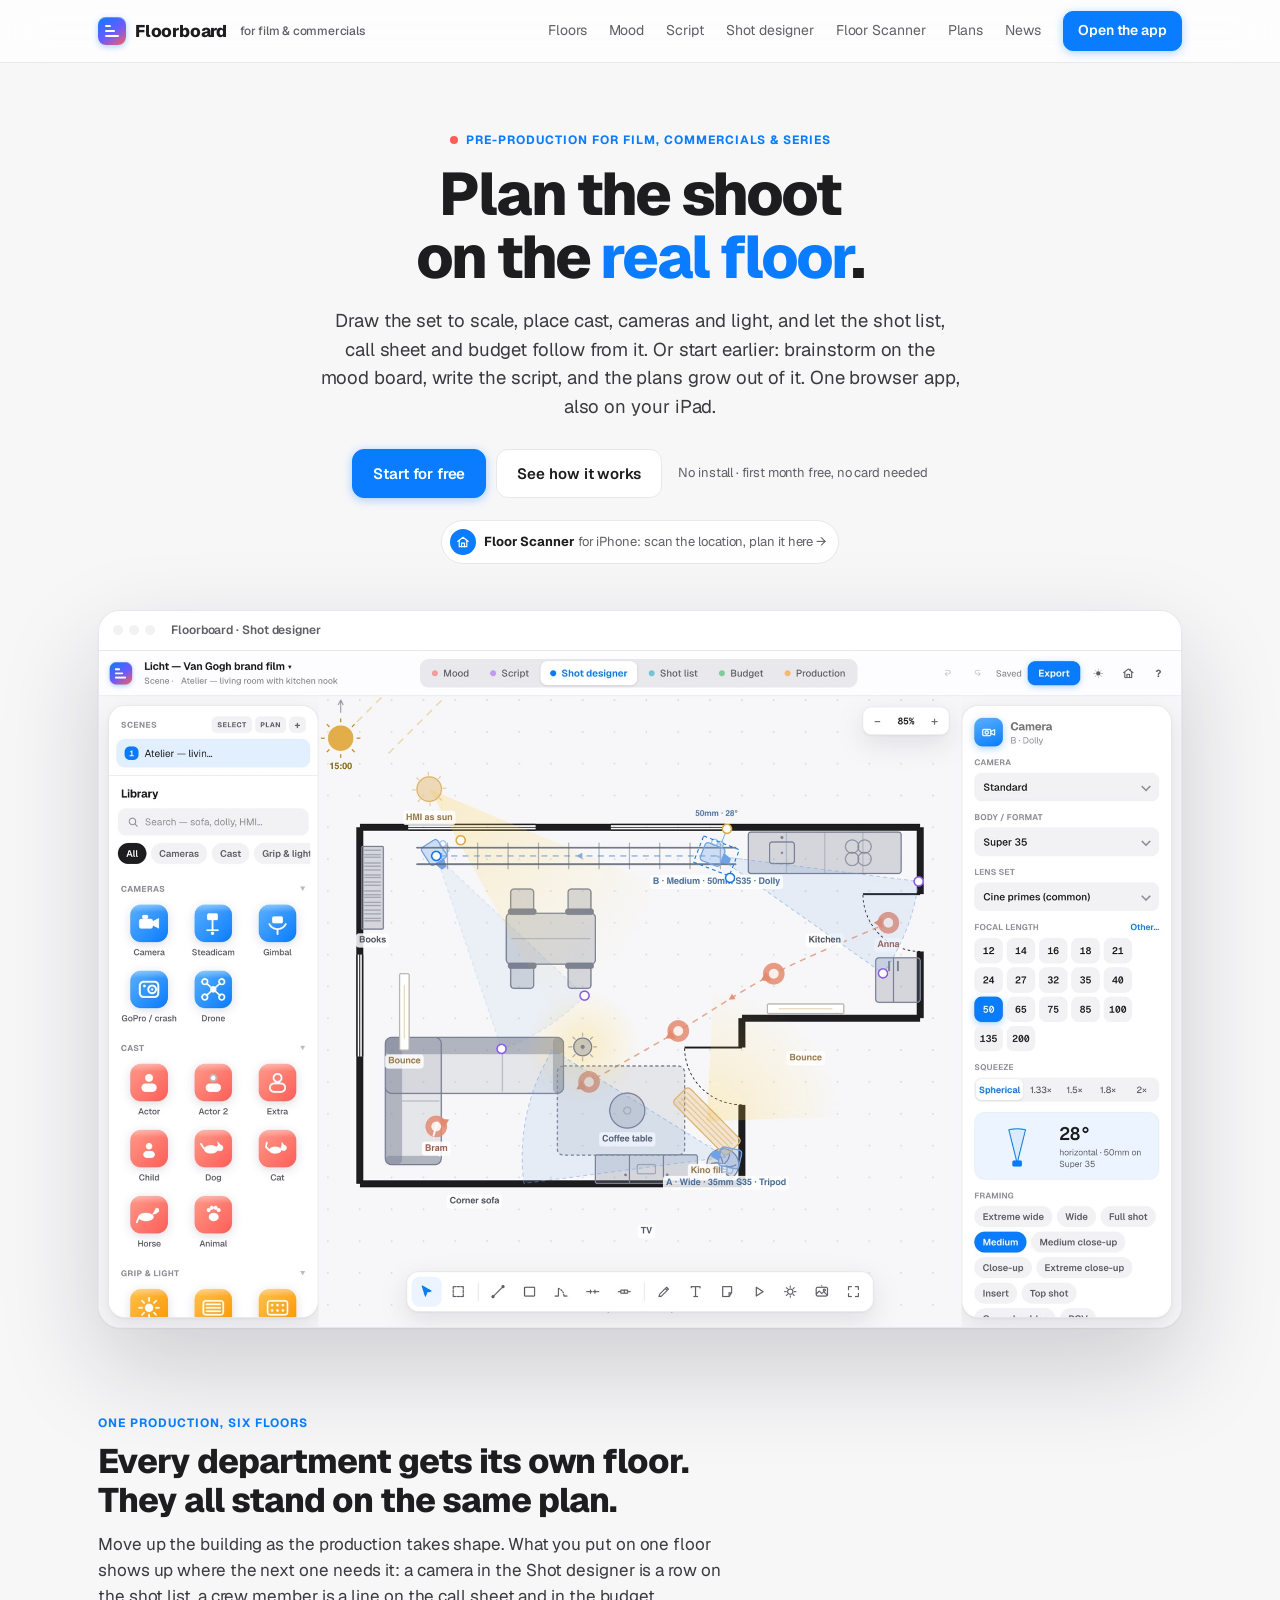
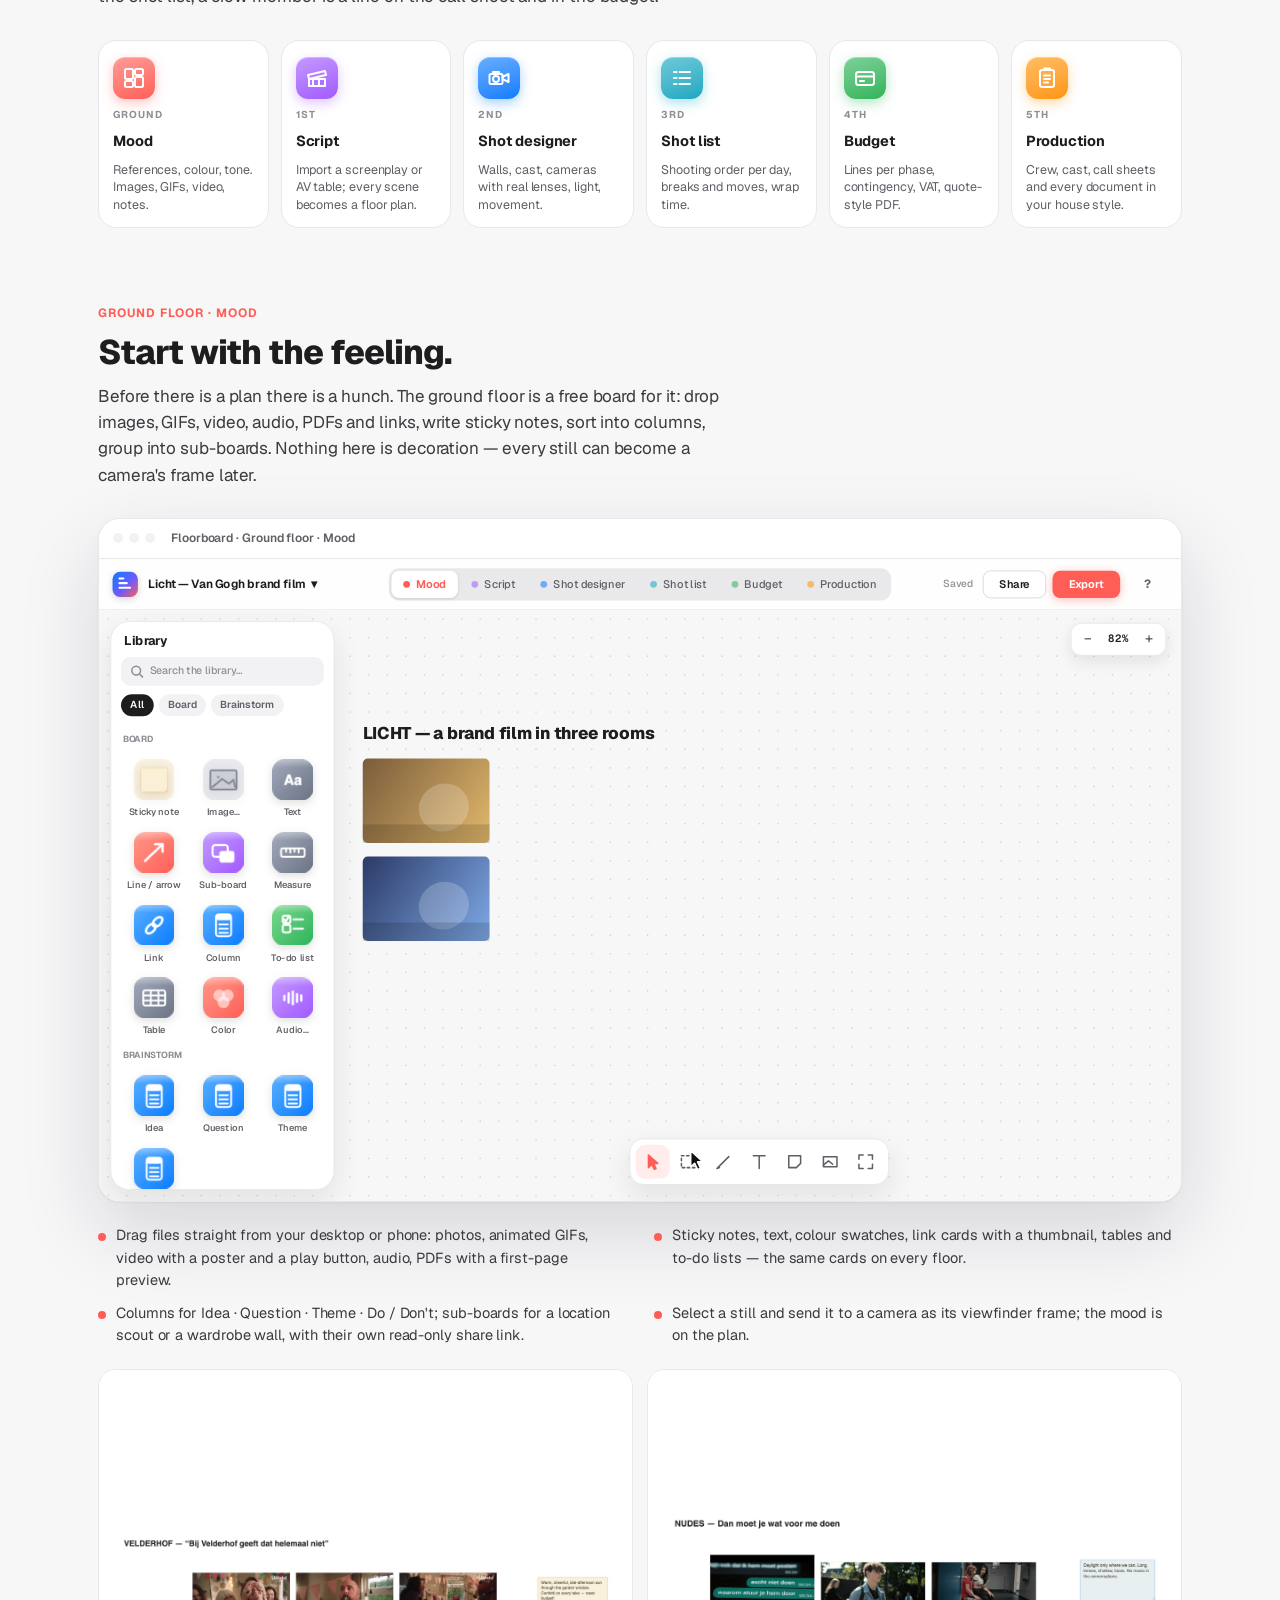
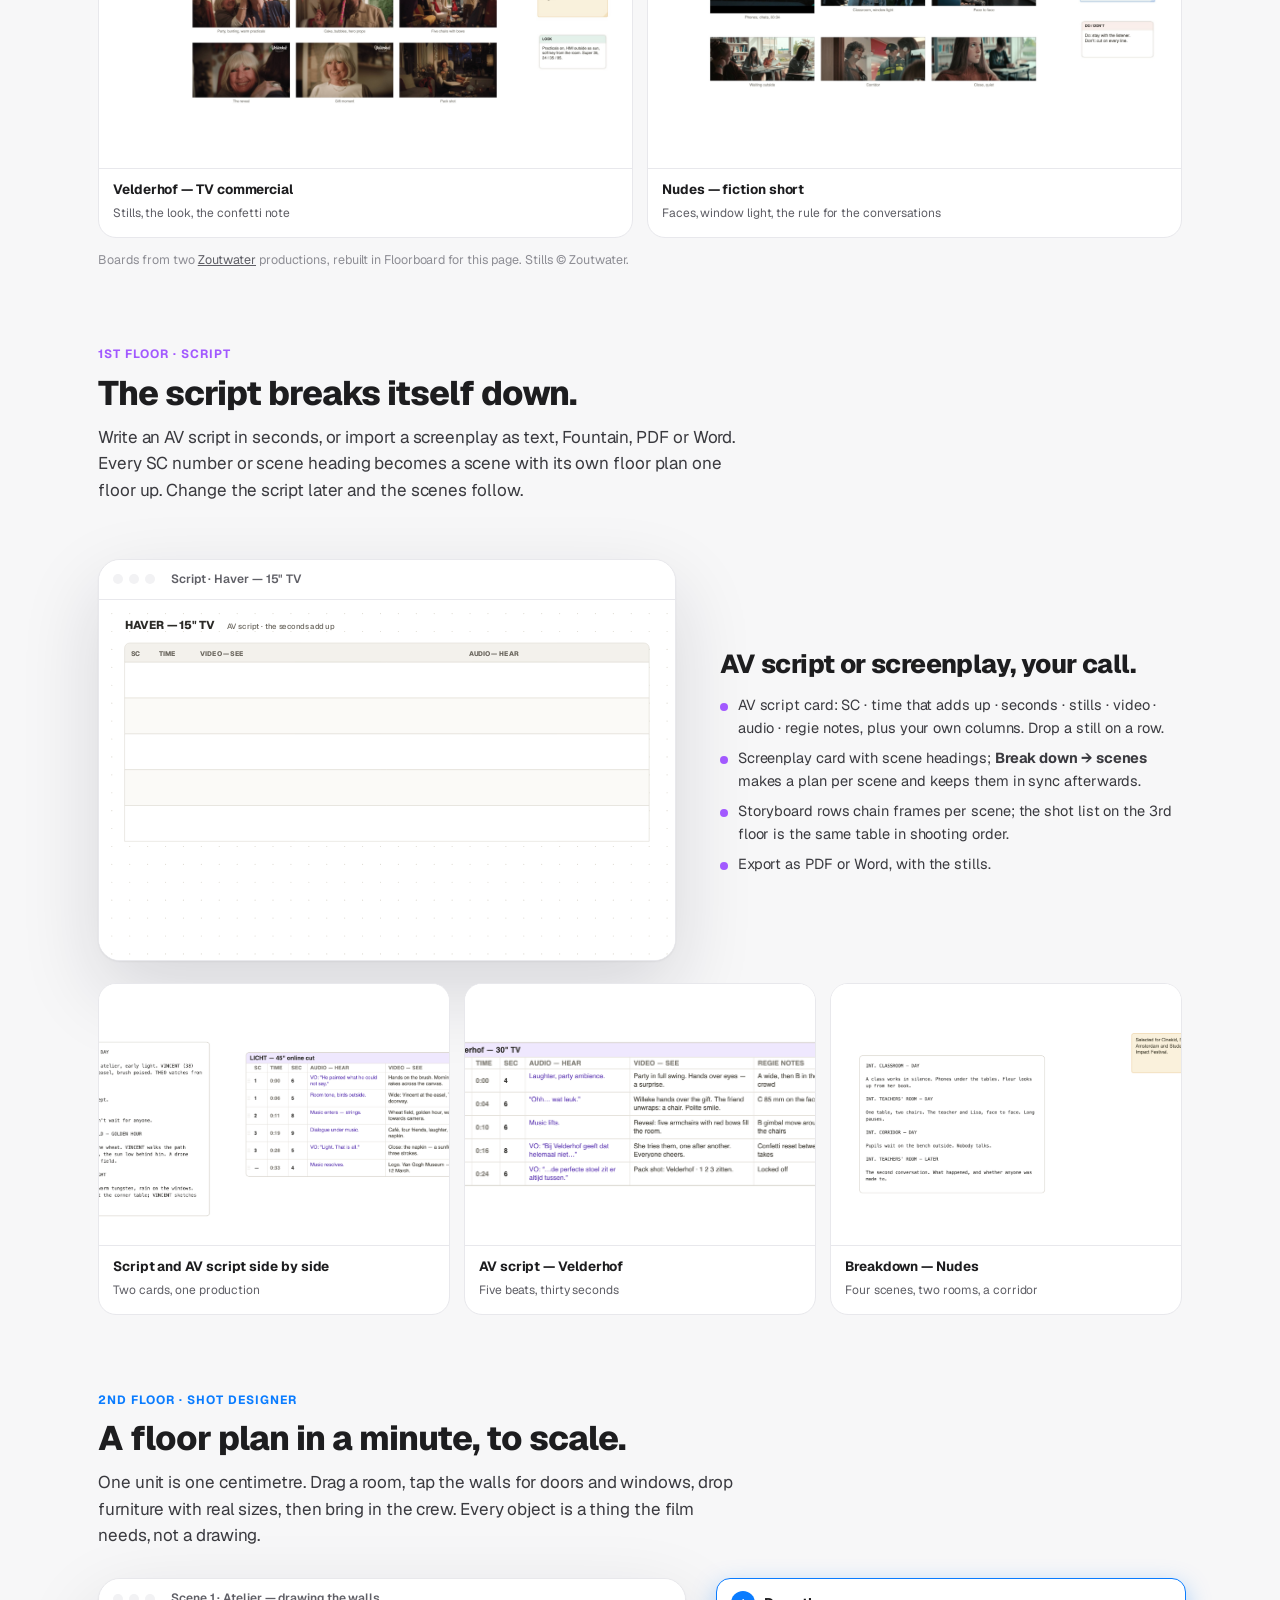
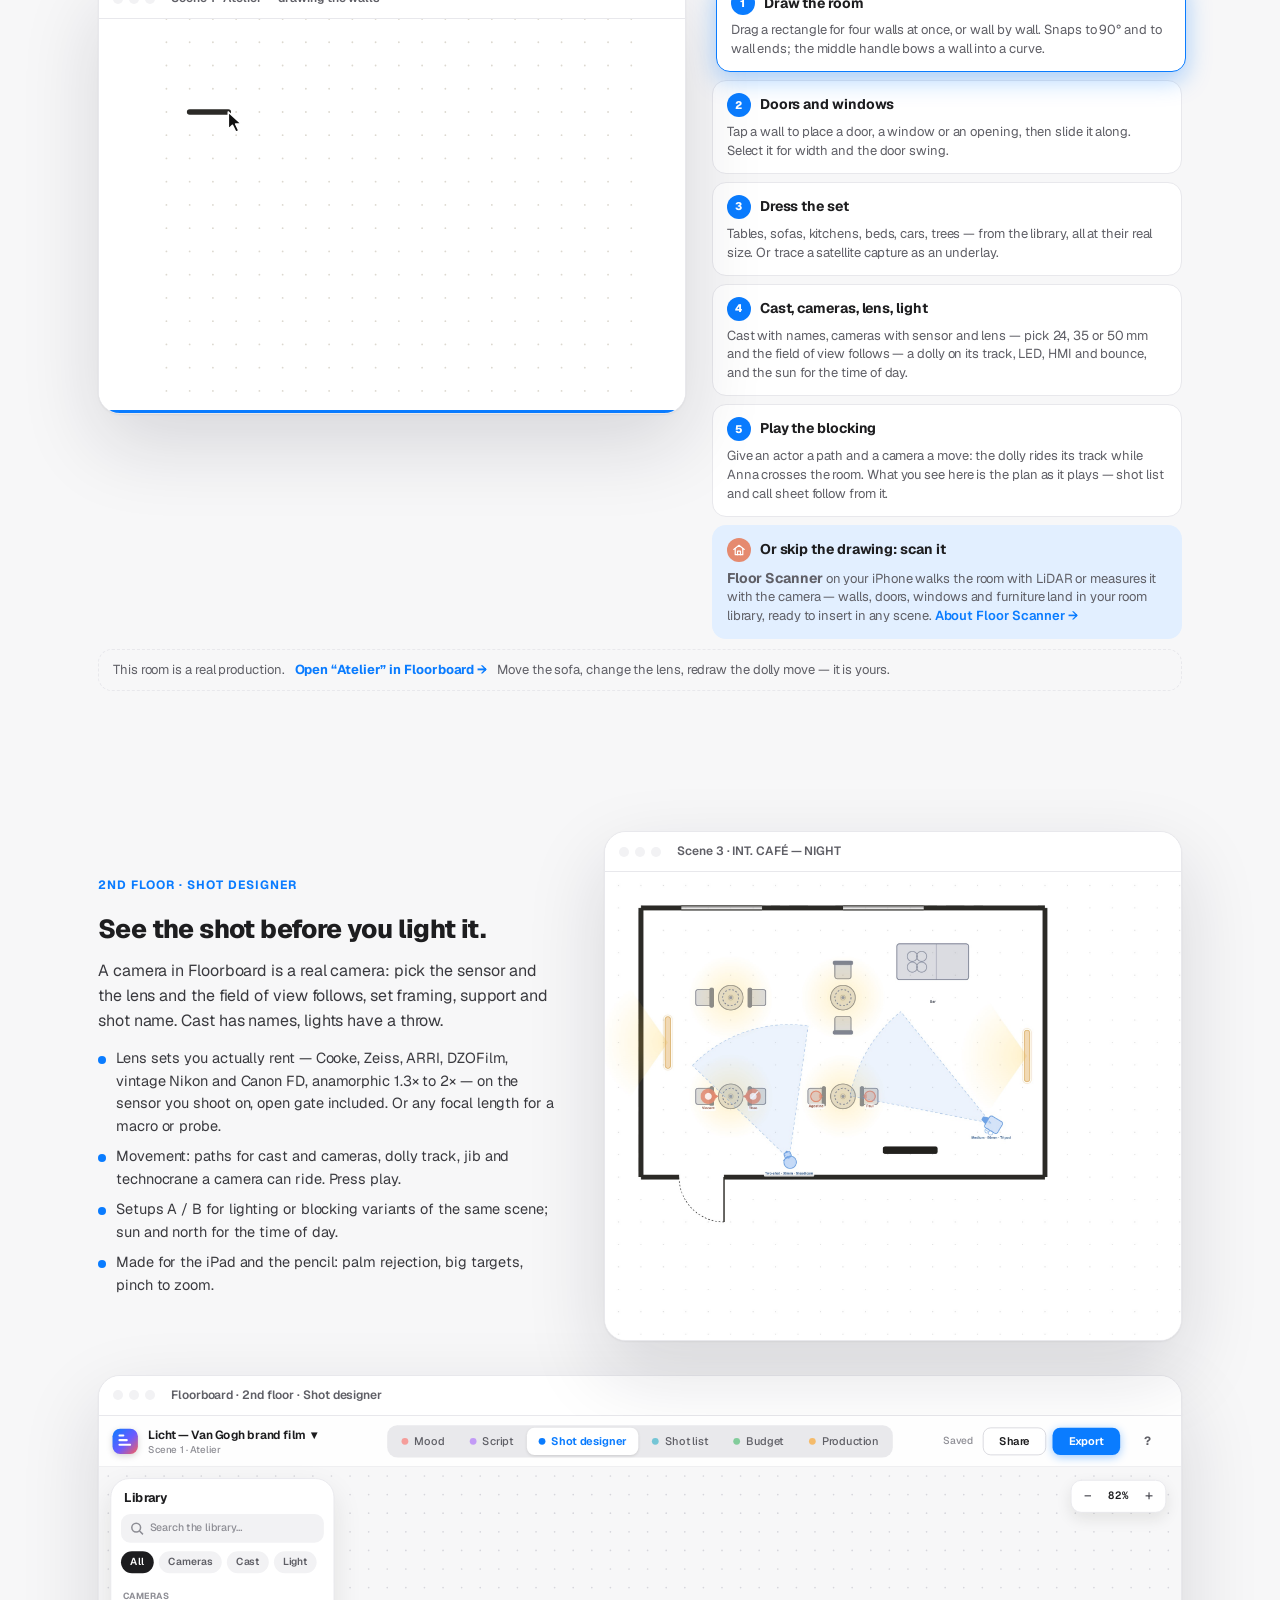
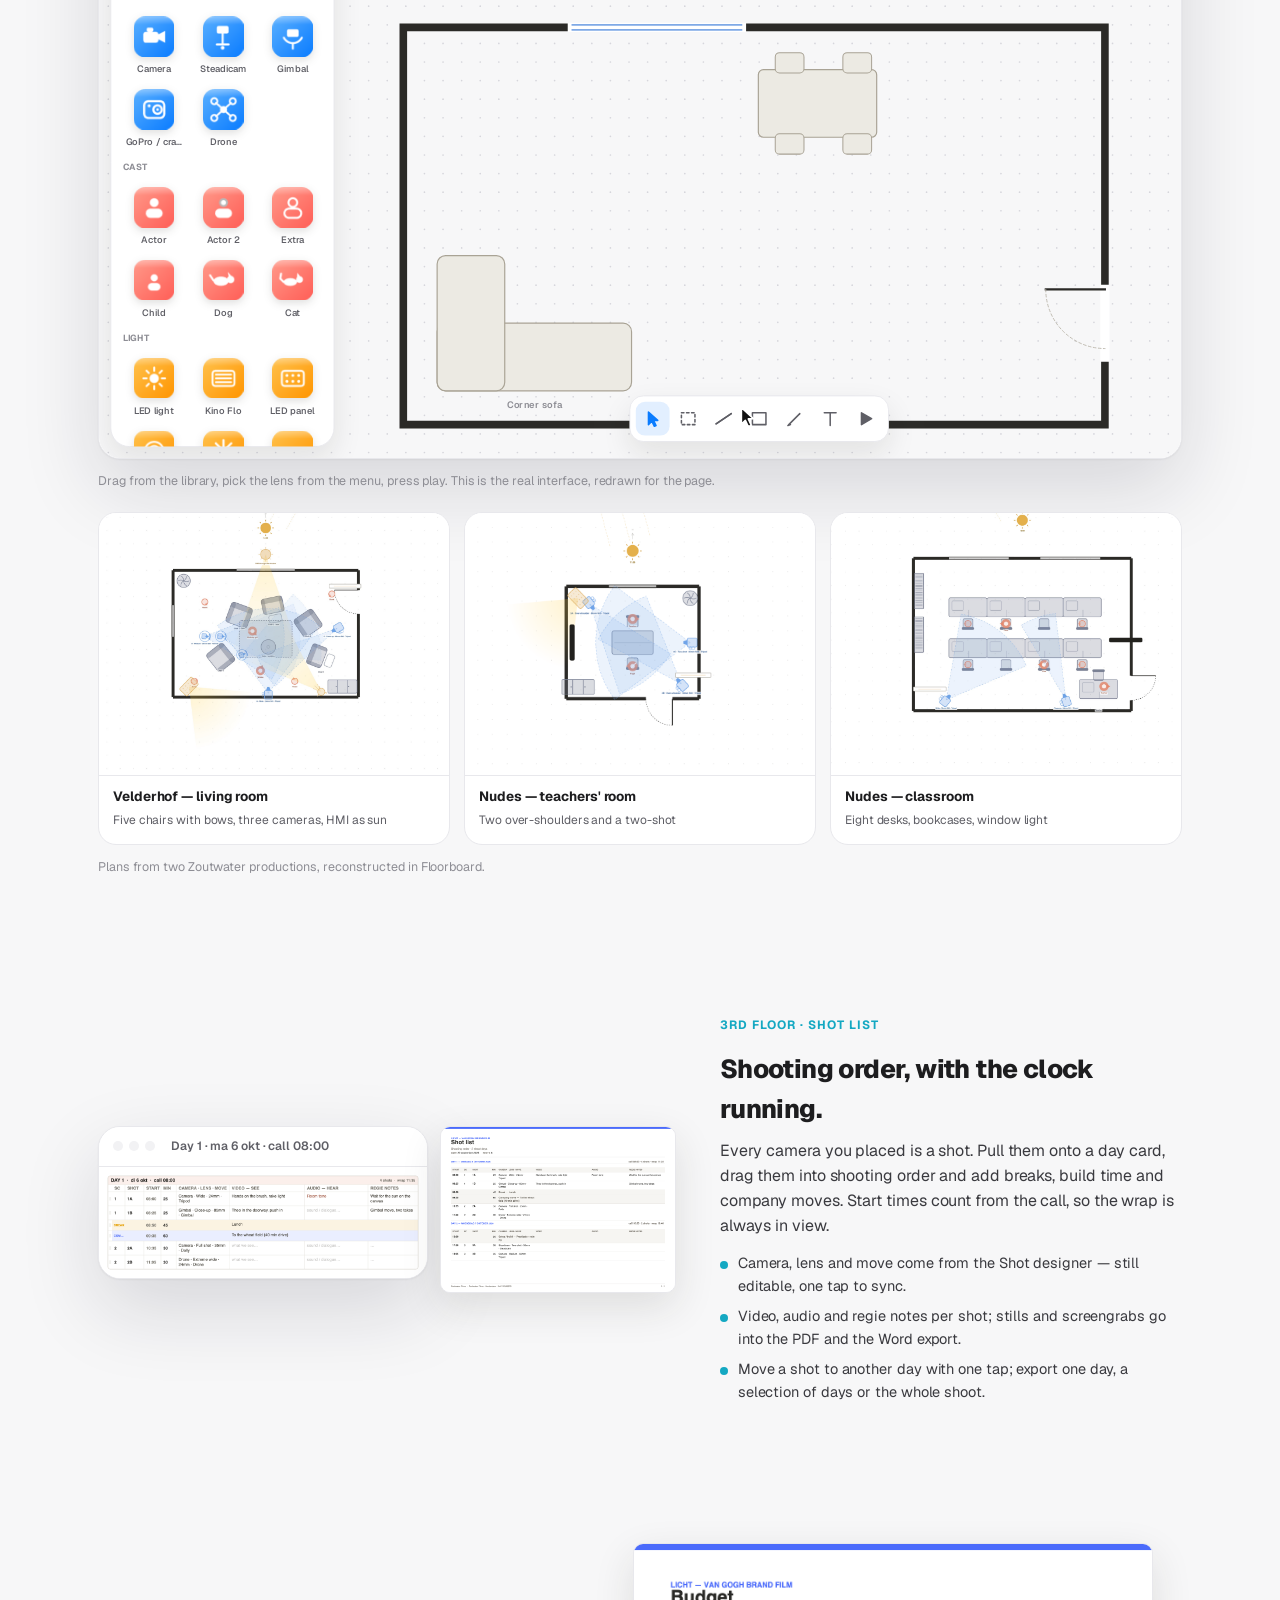
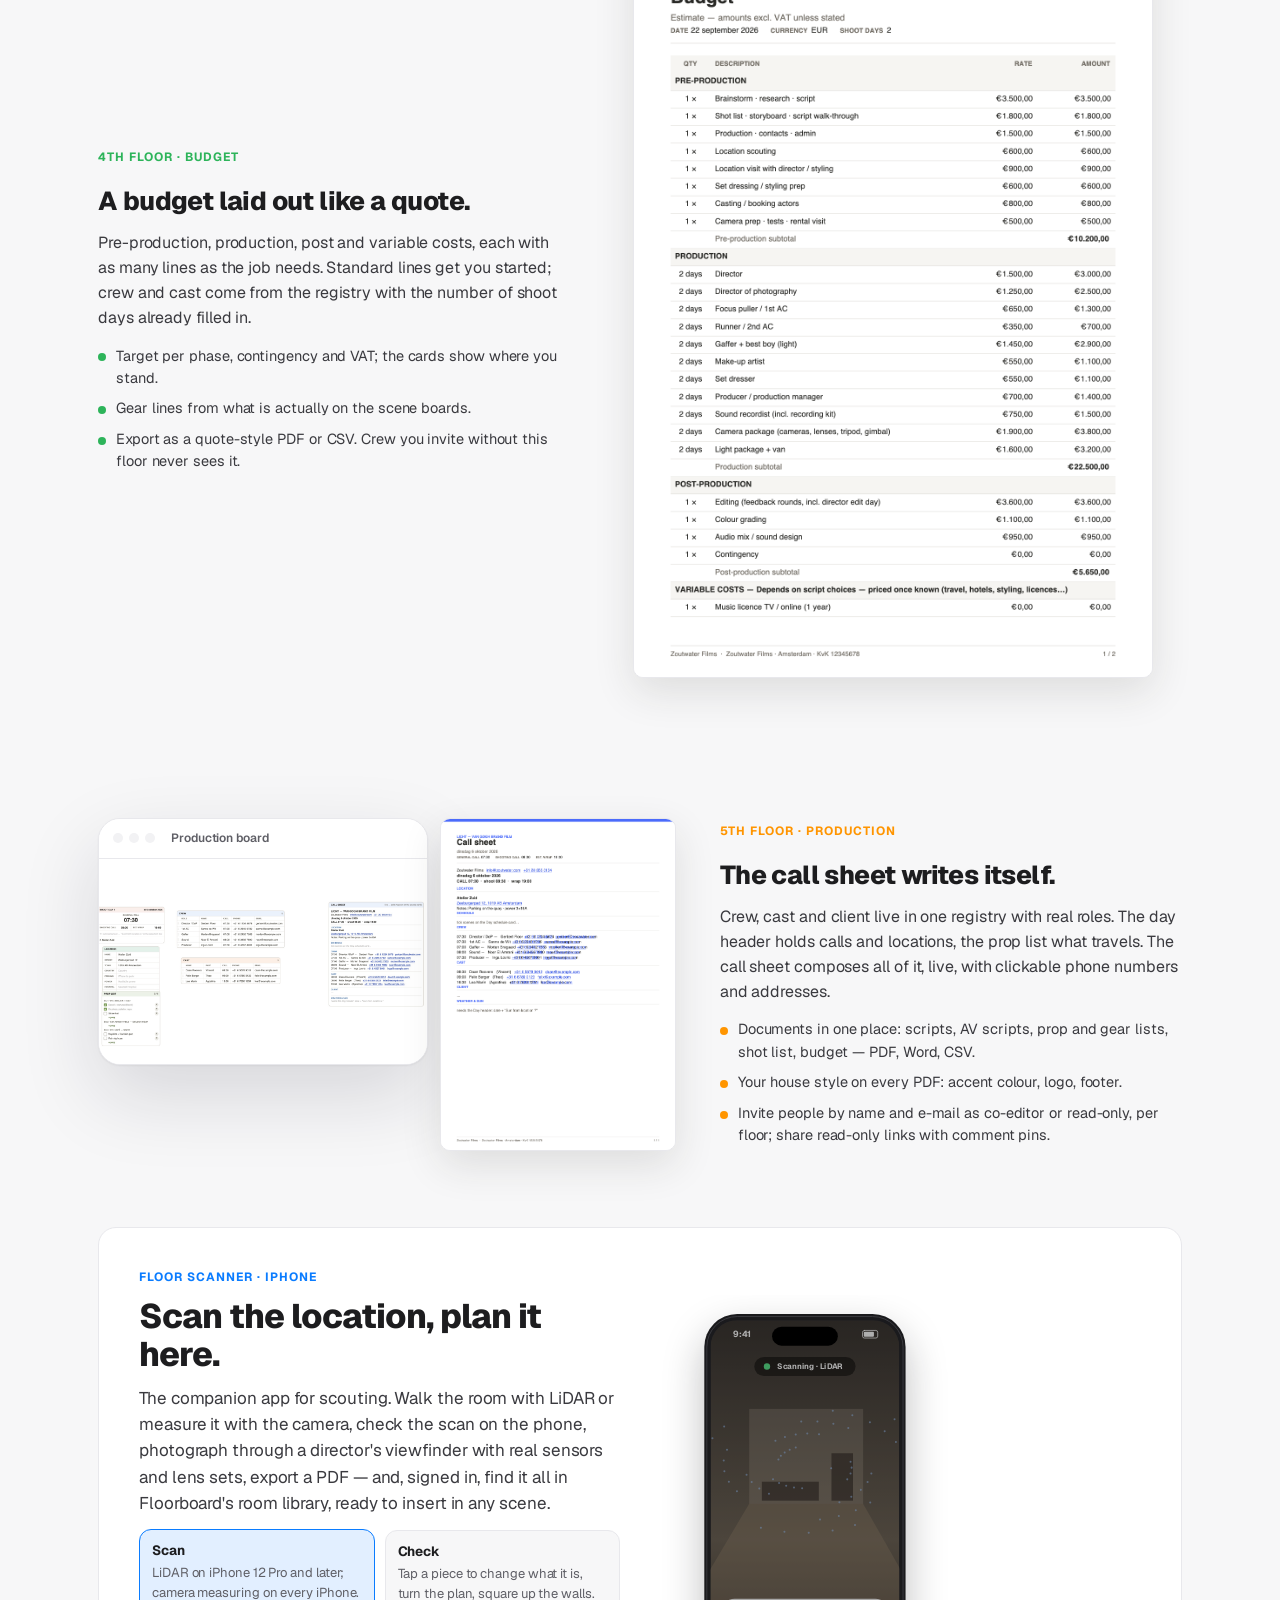
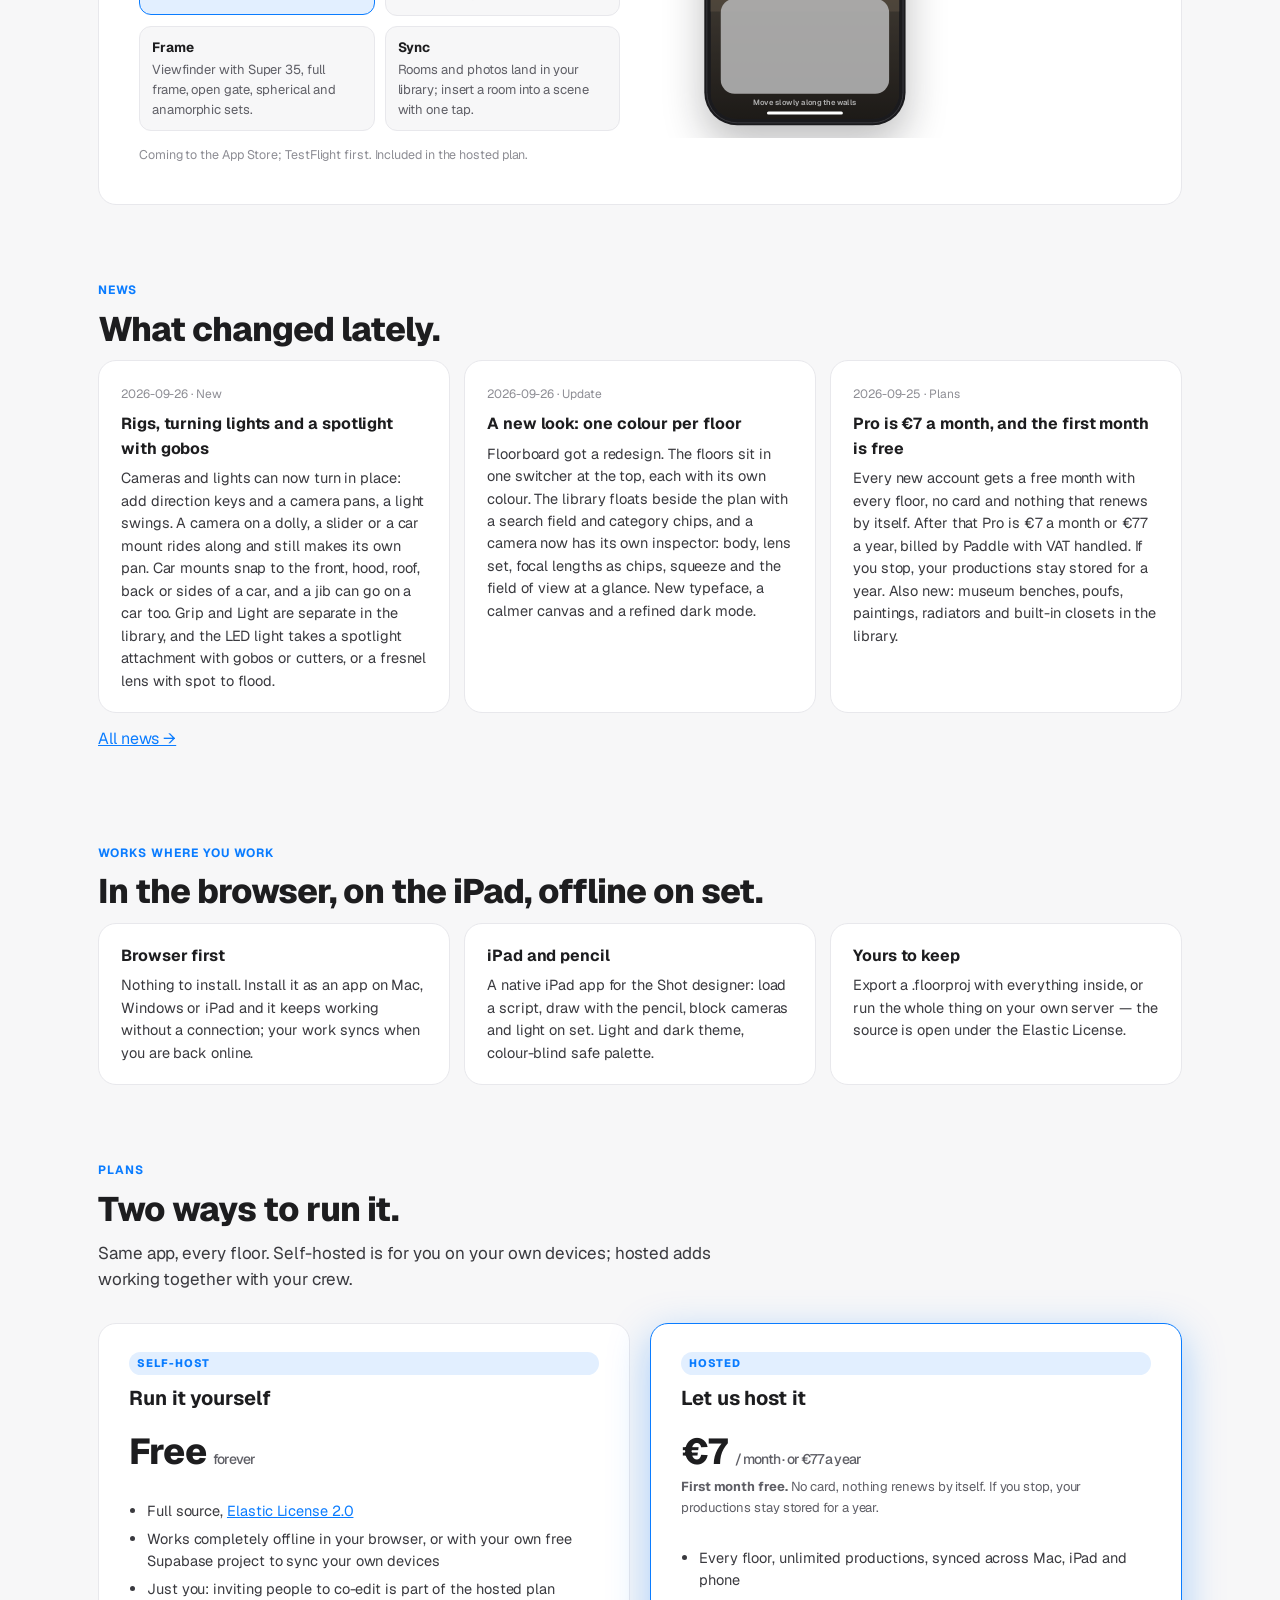
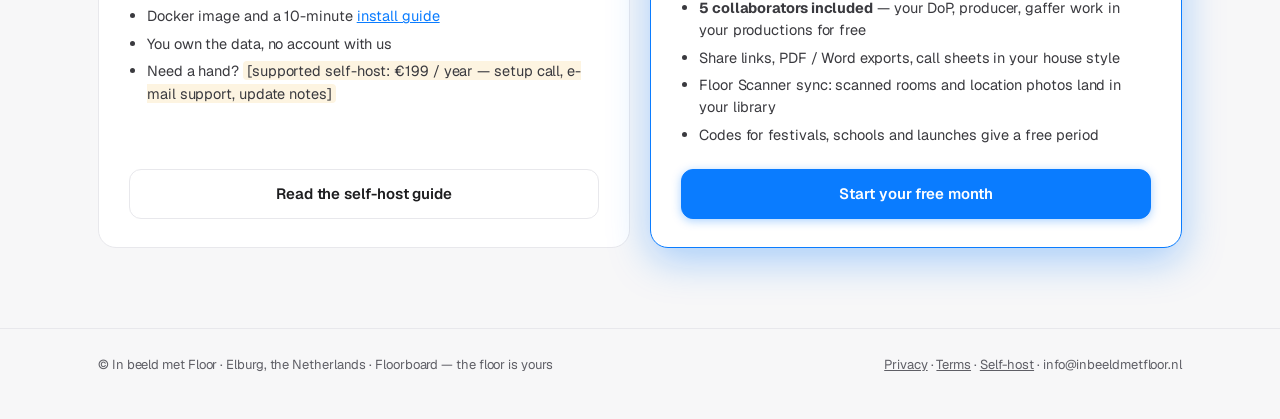
==== commit 1a9ed633: "v1.0-rc10: library drags on iPad land first time Touch and Pencil drags from the library decide in t" ====
--- a/index.html
+++ b/index.html
@@ -58,7 +58,7 @@
       <div id="sharePop"></div>
       <button class="btn primary" id="exportBtn" title="Export the current view">Export</button>
       <div id="exportPop"></div>
-      <span id="verChip" title="Floorboard version">v1.0-rc9</span><button class="hbtn" id="themeBtn" title="Light / dark / system theme">◐</button><button class="hbtn" id="roomLibBtn" title="Room library — scouted and scanned rooms, across productions"><svg viewBox="0 0 24 24" style="width:17px;height:17px;fill:none;stroke:currentColor;stroke-width:2;stroke-linecap:round;stroke-linejoin:round;vertical-align:-3px"><path d="M3 11l9-7 9 7"/><path d="M5.5 9.5V20h13V9.5"/><path d="M9.5 20v-6h5v6"/><path d="M15.5 4.5v3"/></svg></button><button id="helpBtn" title="How to use">?</button>
+      <span id="verChip" title="Floorboard version">v1.0-rc10</span><button class="hbtn" id="themeBtn" title="Light / dark / system theme">◐</button><button class="hbtn" id="roomLibBtn" title="Room library — scouted and scanned rooms, across productions"><svg viewBox="0 0 24 24" style="width:17px;height:17px;fill:none;stroke:currentColor;stroke-width:2;stroke-linecap:round;stroke-linejoin:round;vertical-align:-3px"><path d="M3 11l9-7 9 7"/><path d="M5.5 9.5V20h13V9.5"/><path d="M9.5 20v-6h5v6"/><path d="M15.5 4.5v3"/></svg></button><button id="helpBtn" title="How to use">?</button>
       <button class="btn drawer-btn" id="panelToggle" title="Show / hide the Scene info panel">☷</button>
       <button class="btn" id="accountBtn" title="Account & privacy" style="display:none;padding:5px 9px">
         <svg viewBox="0 0 24 24" style="width:15px;height:15px;fill:none;stroke:currentColor;stroke-width:2;stroke-linecap:round;vertical-align:-2px">
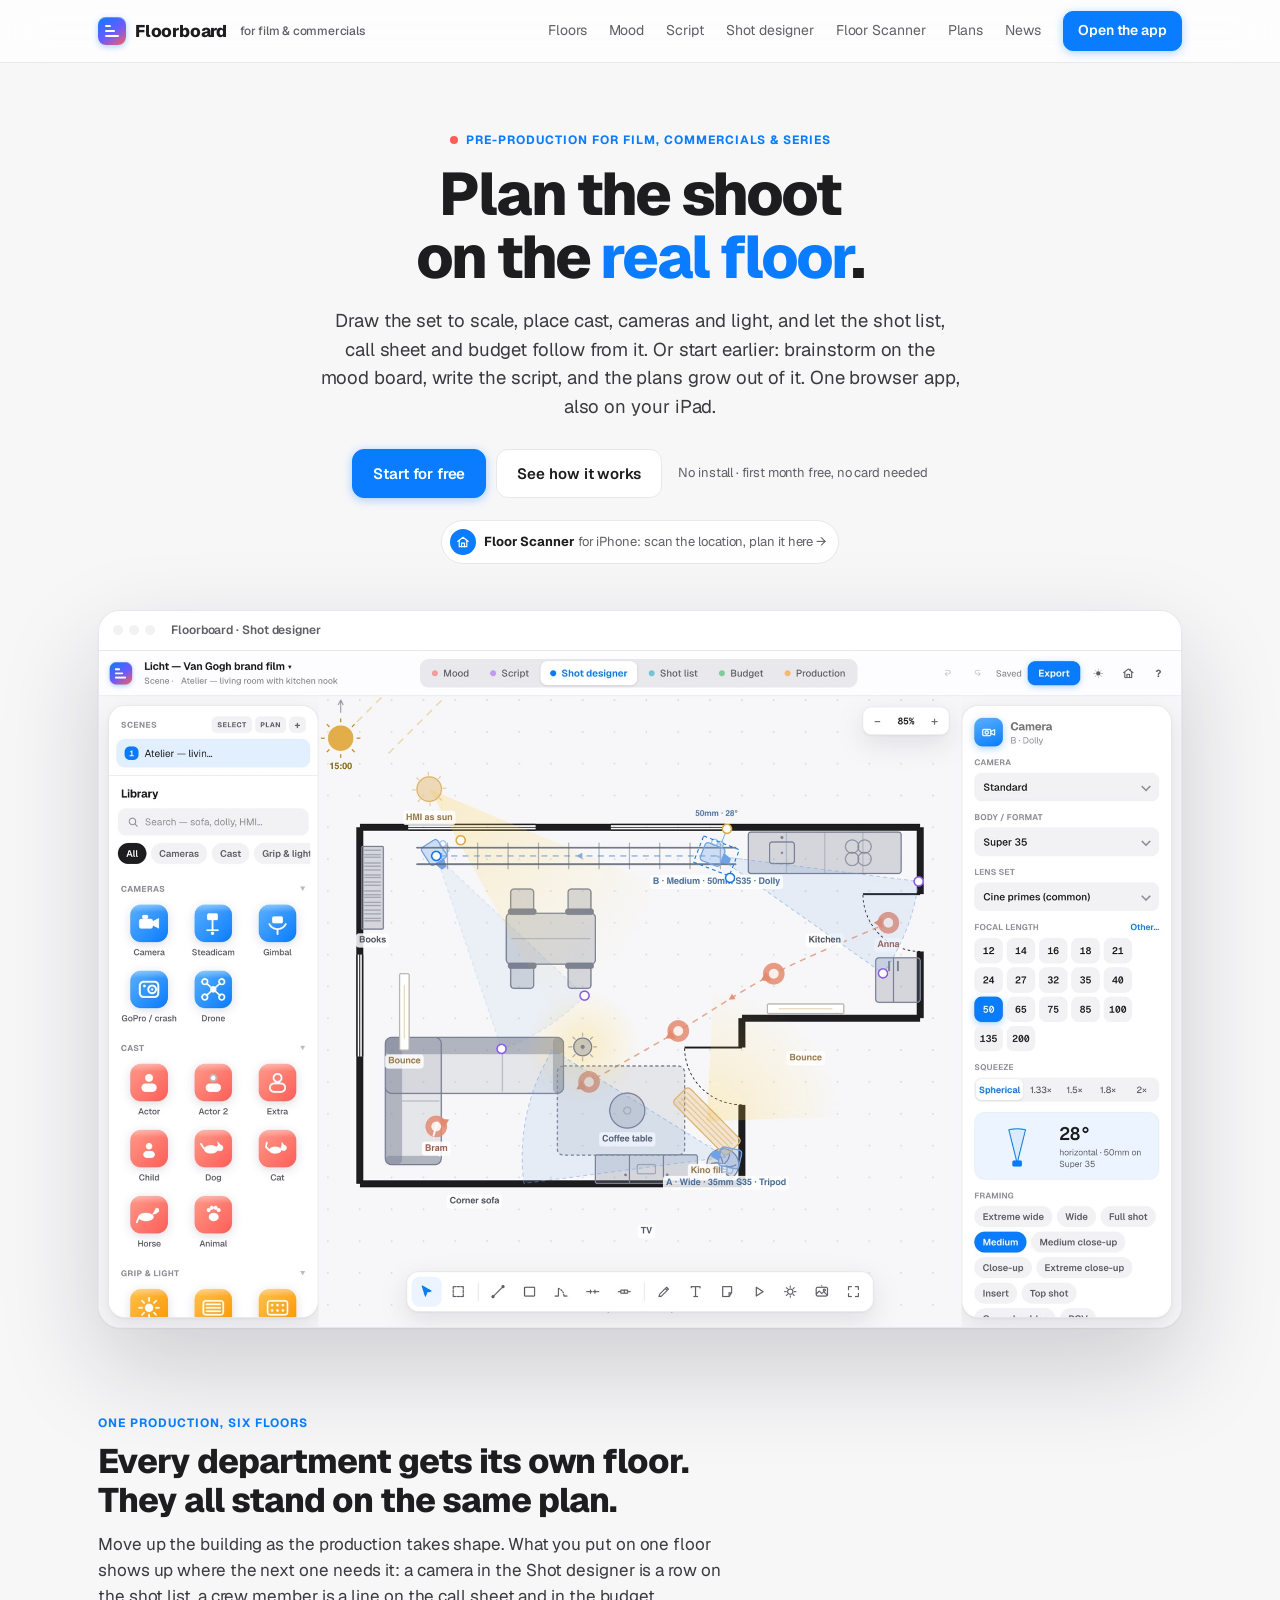
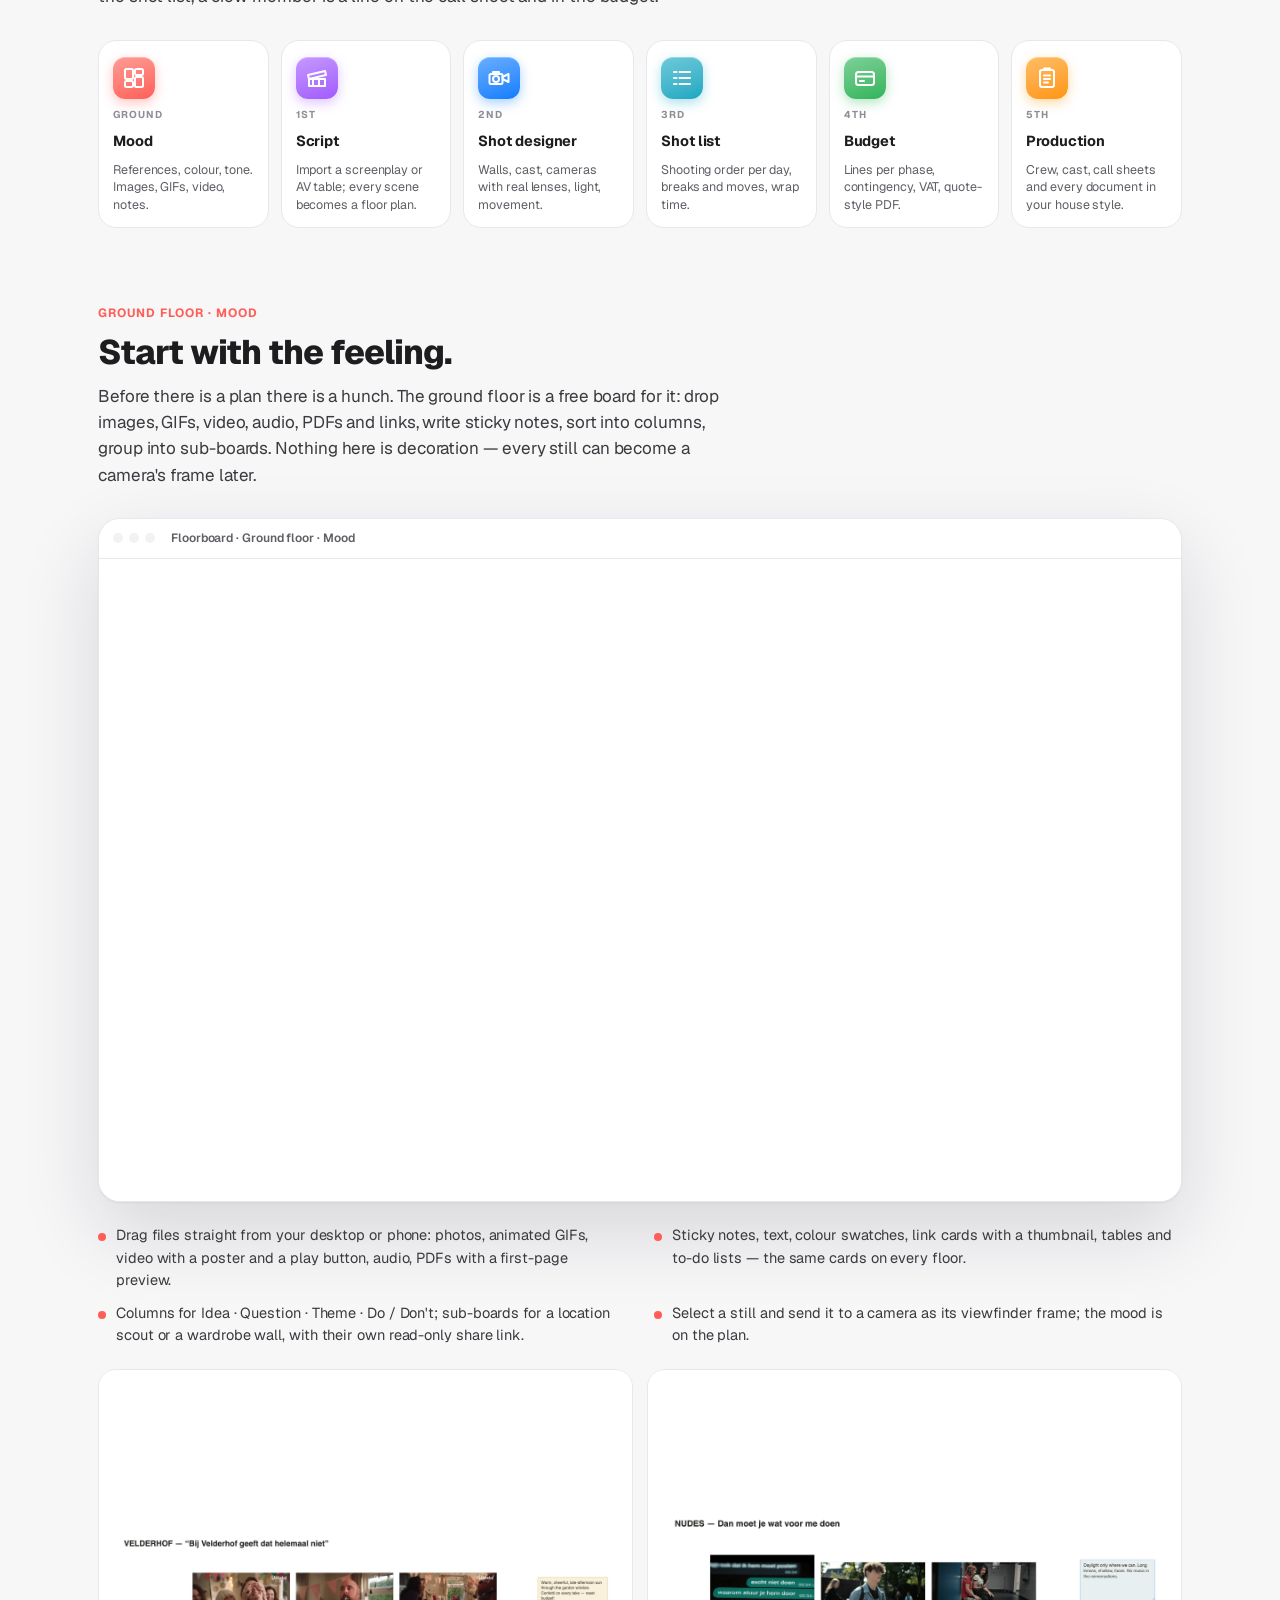
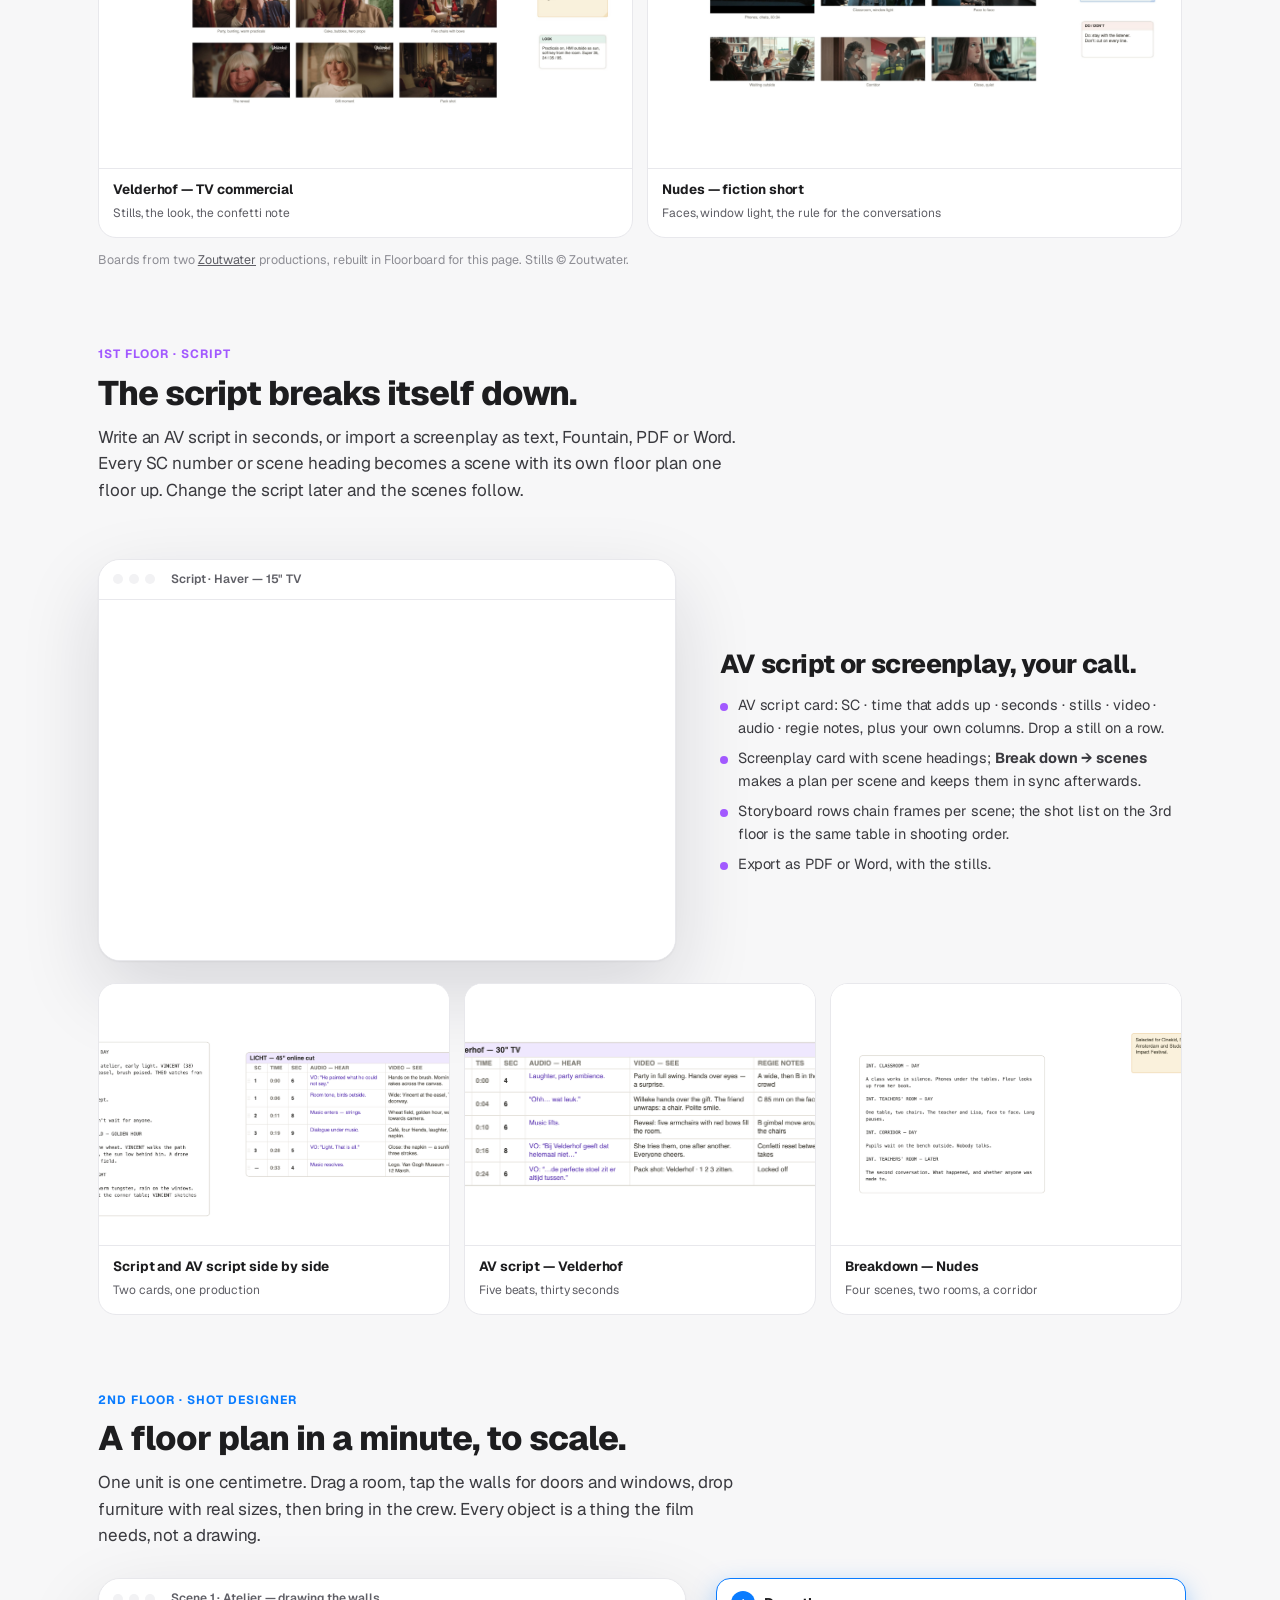
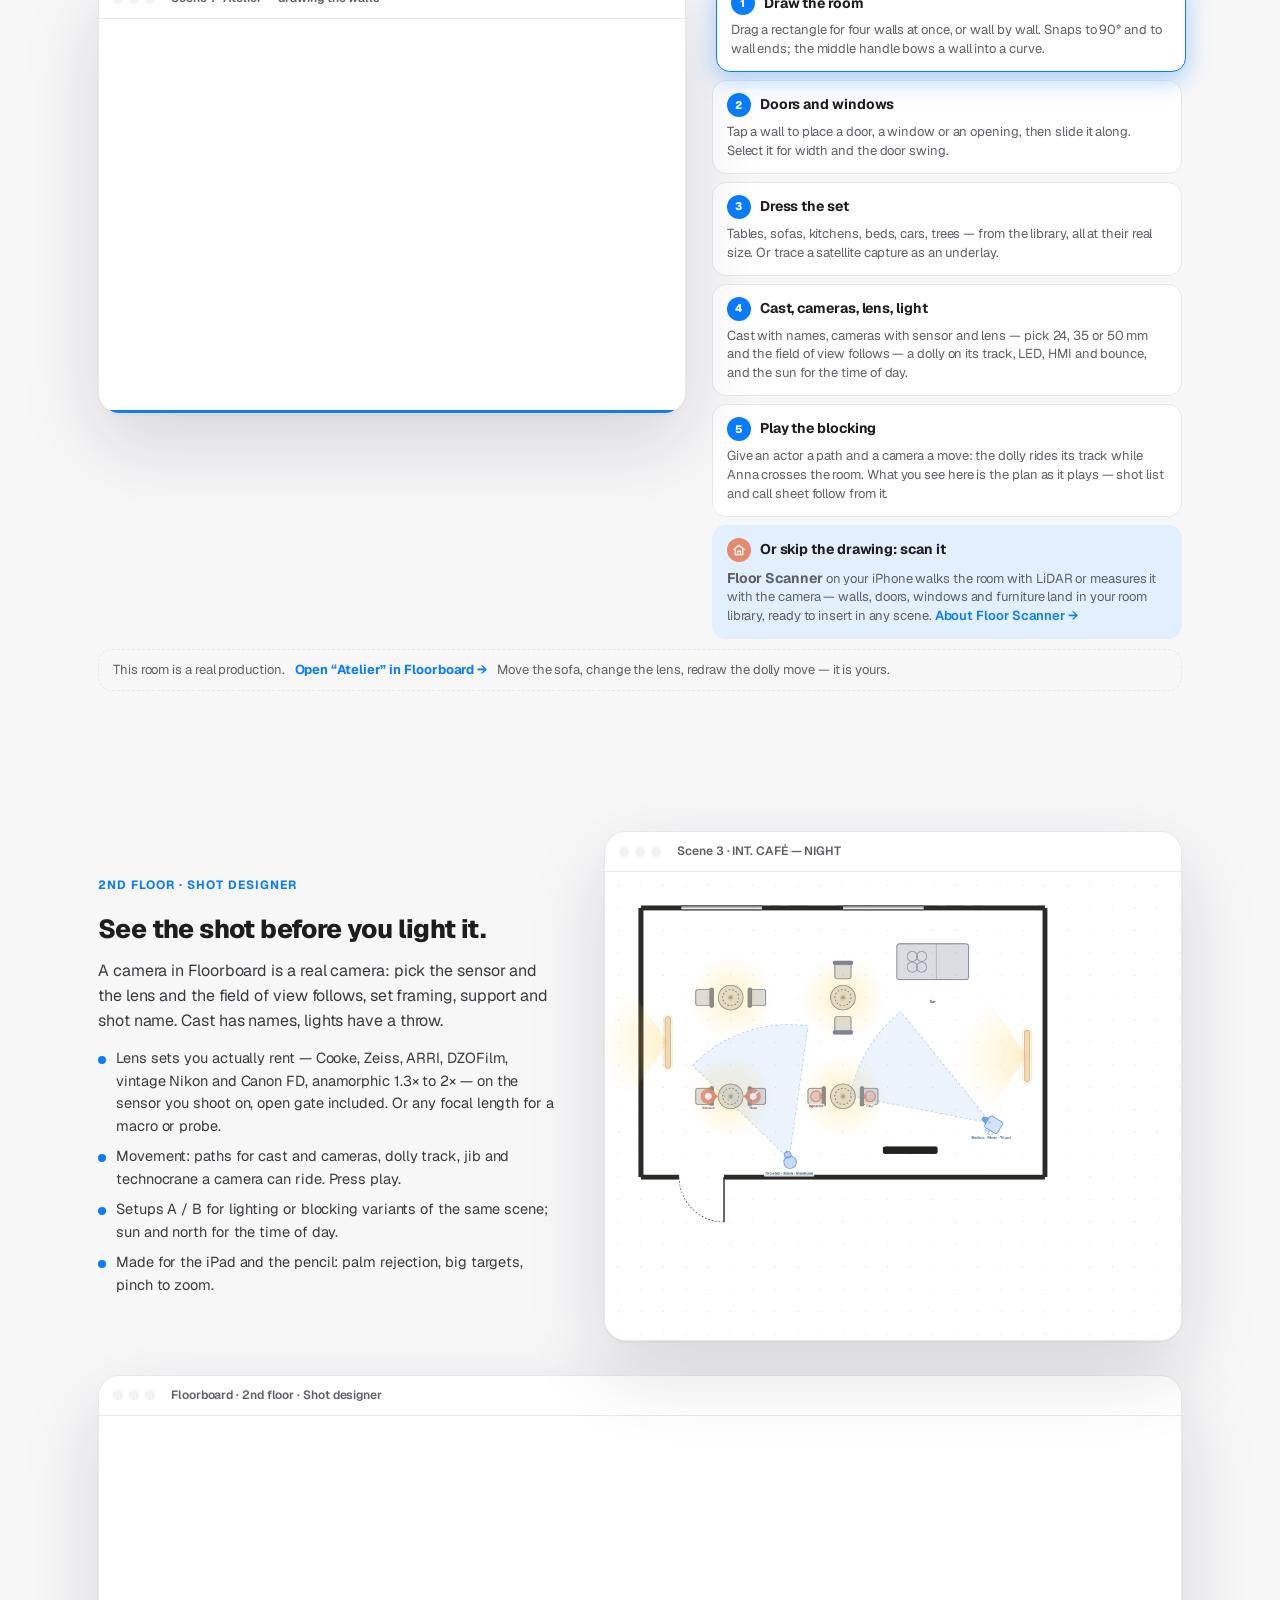
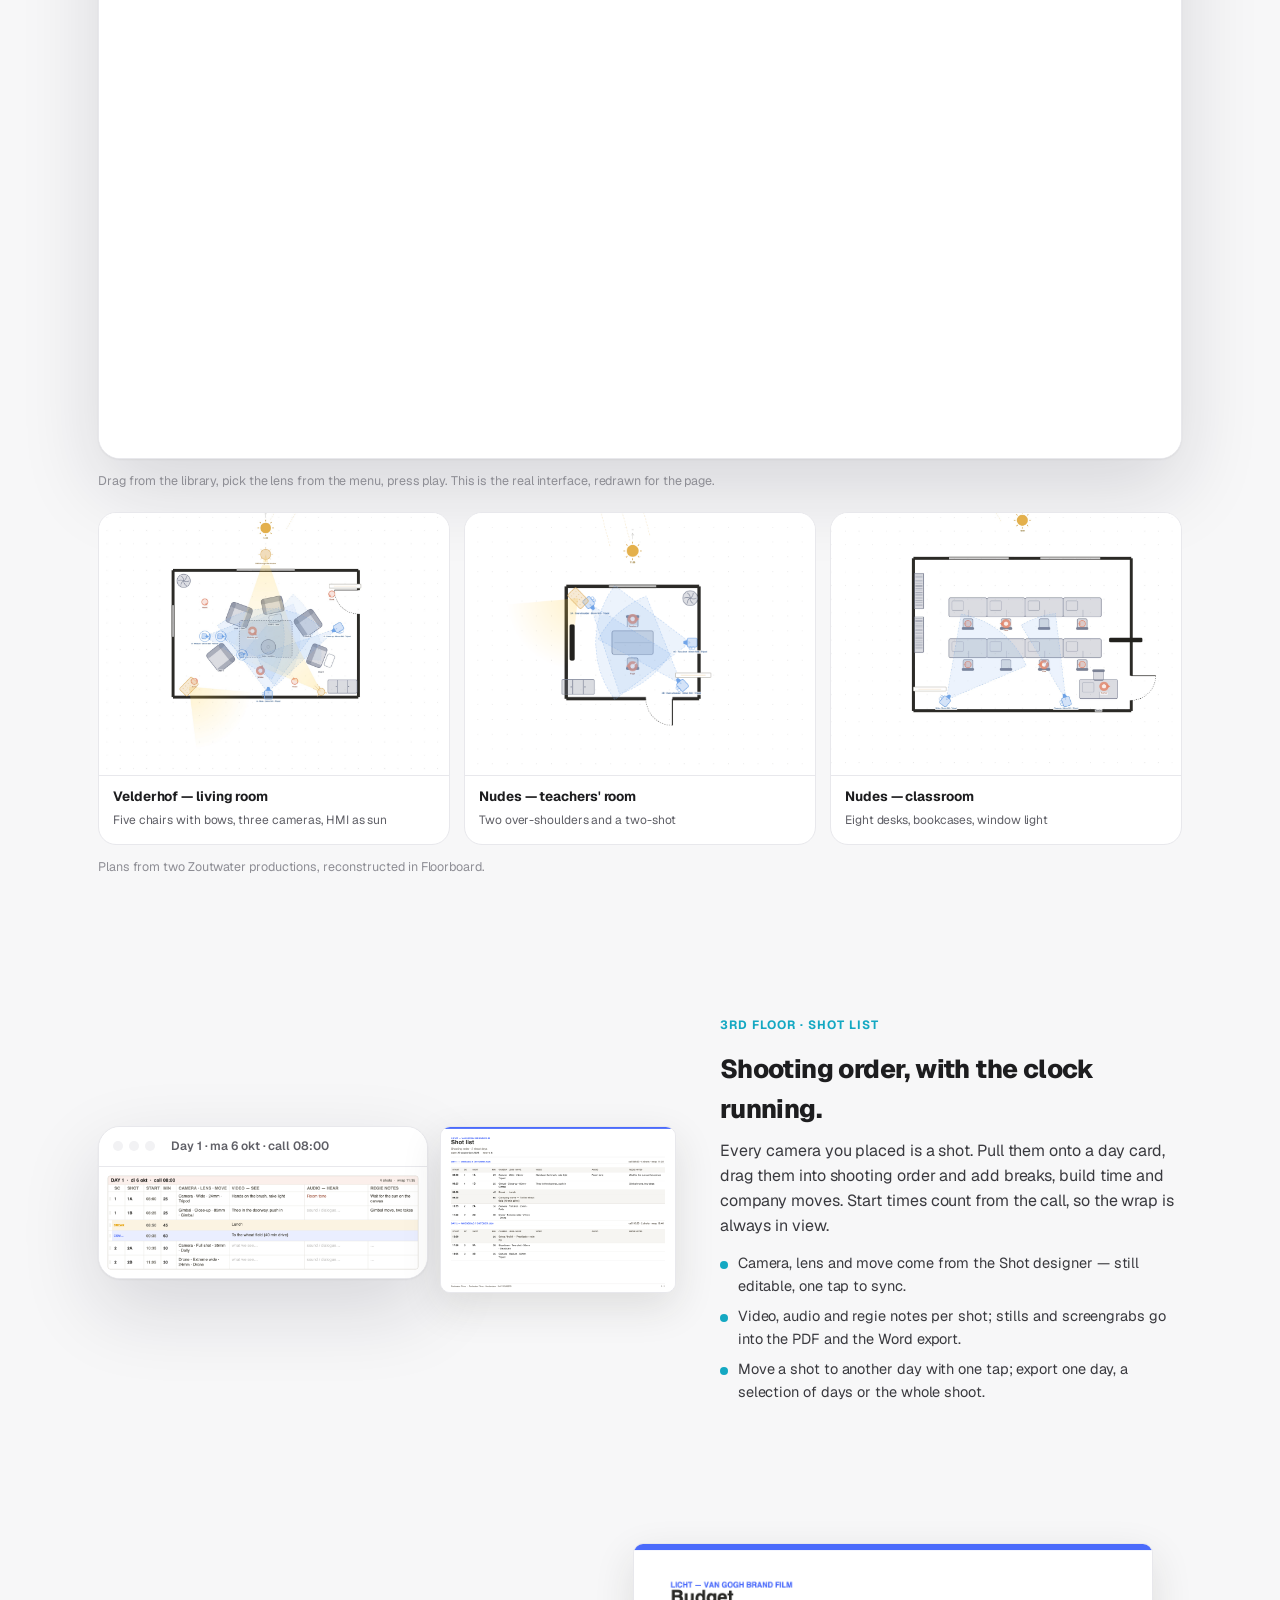
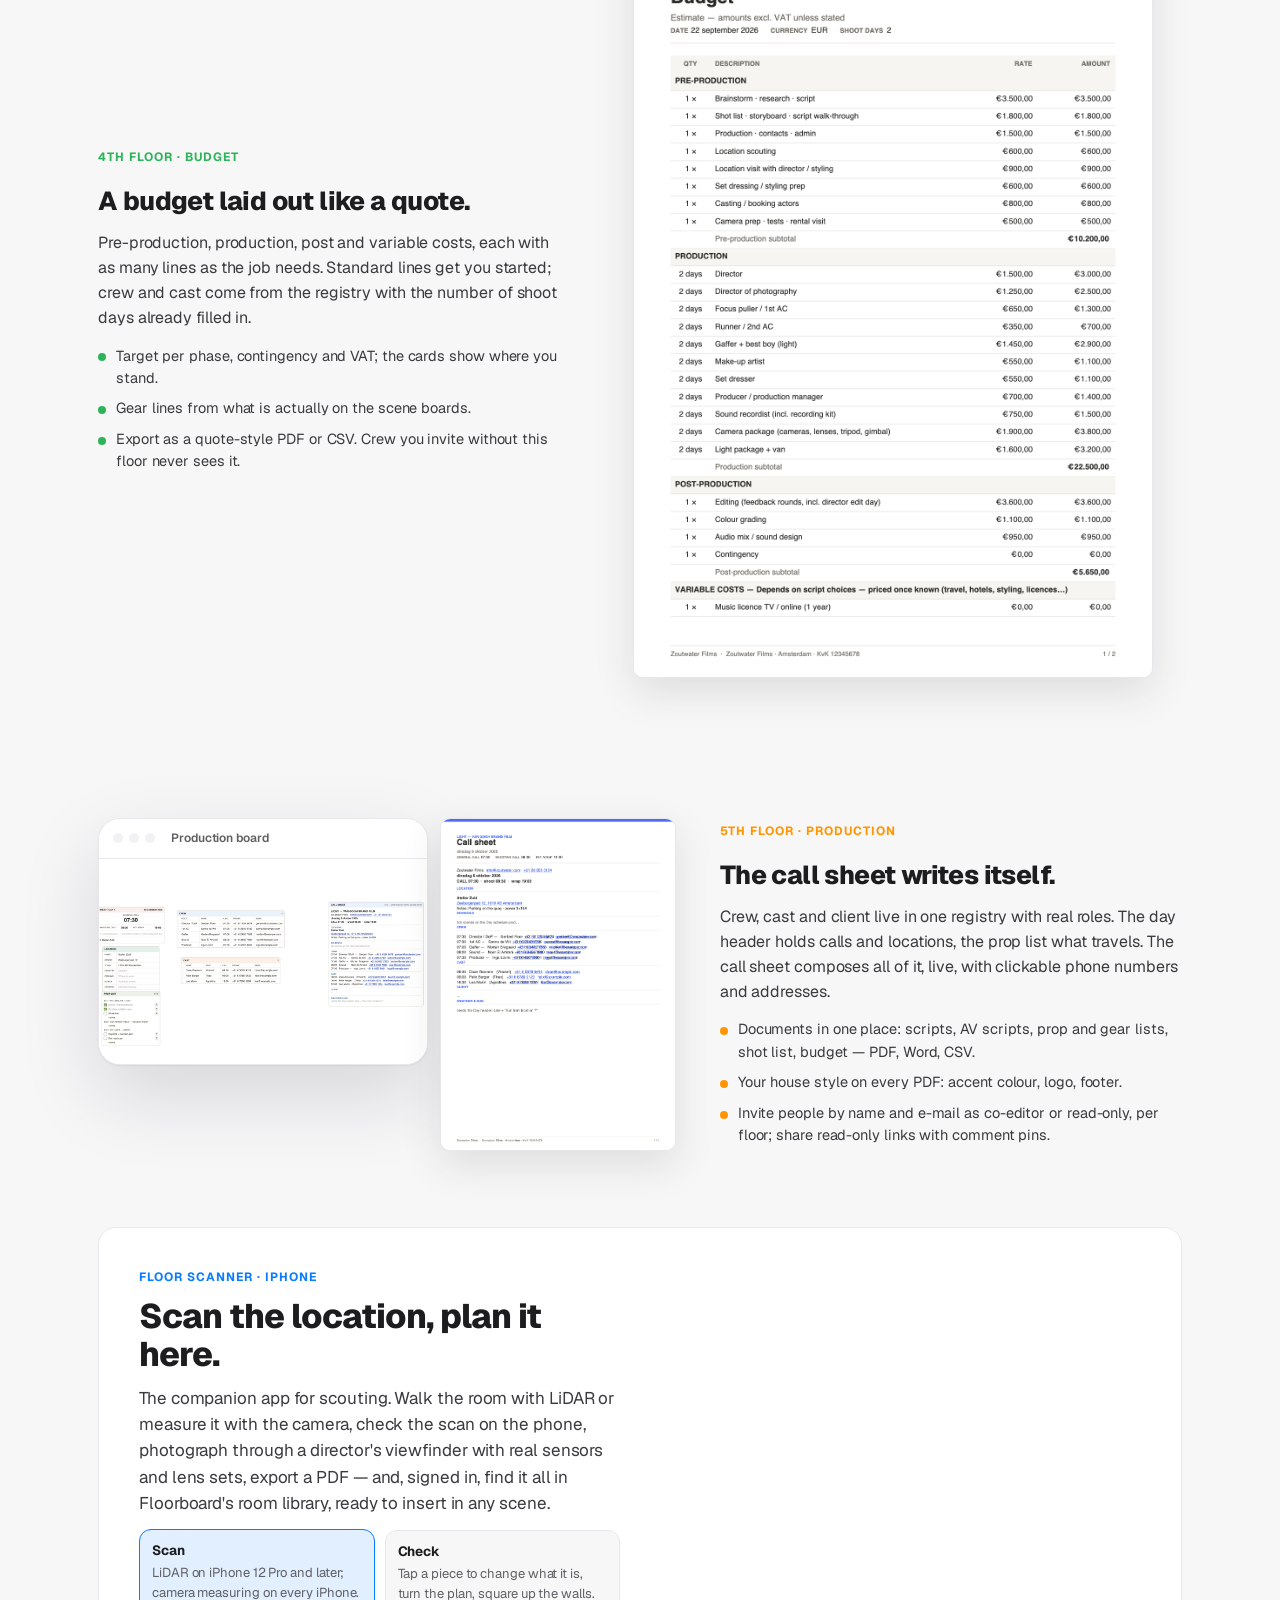
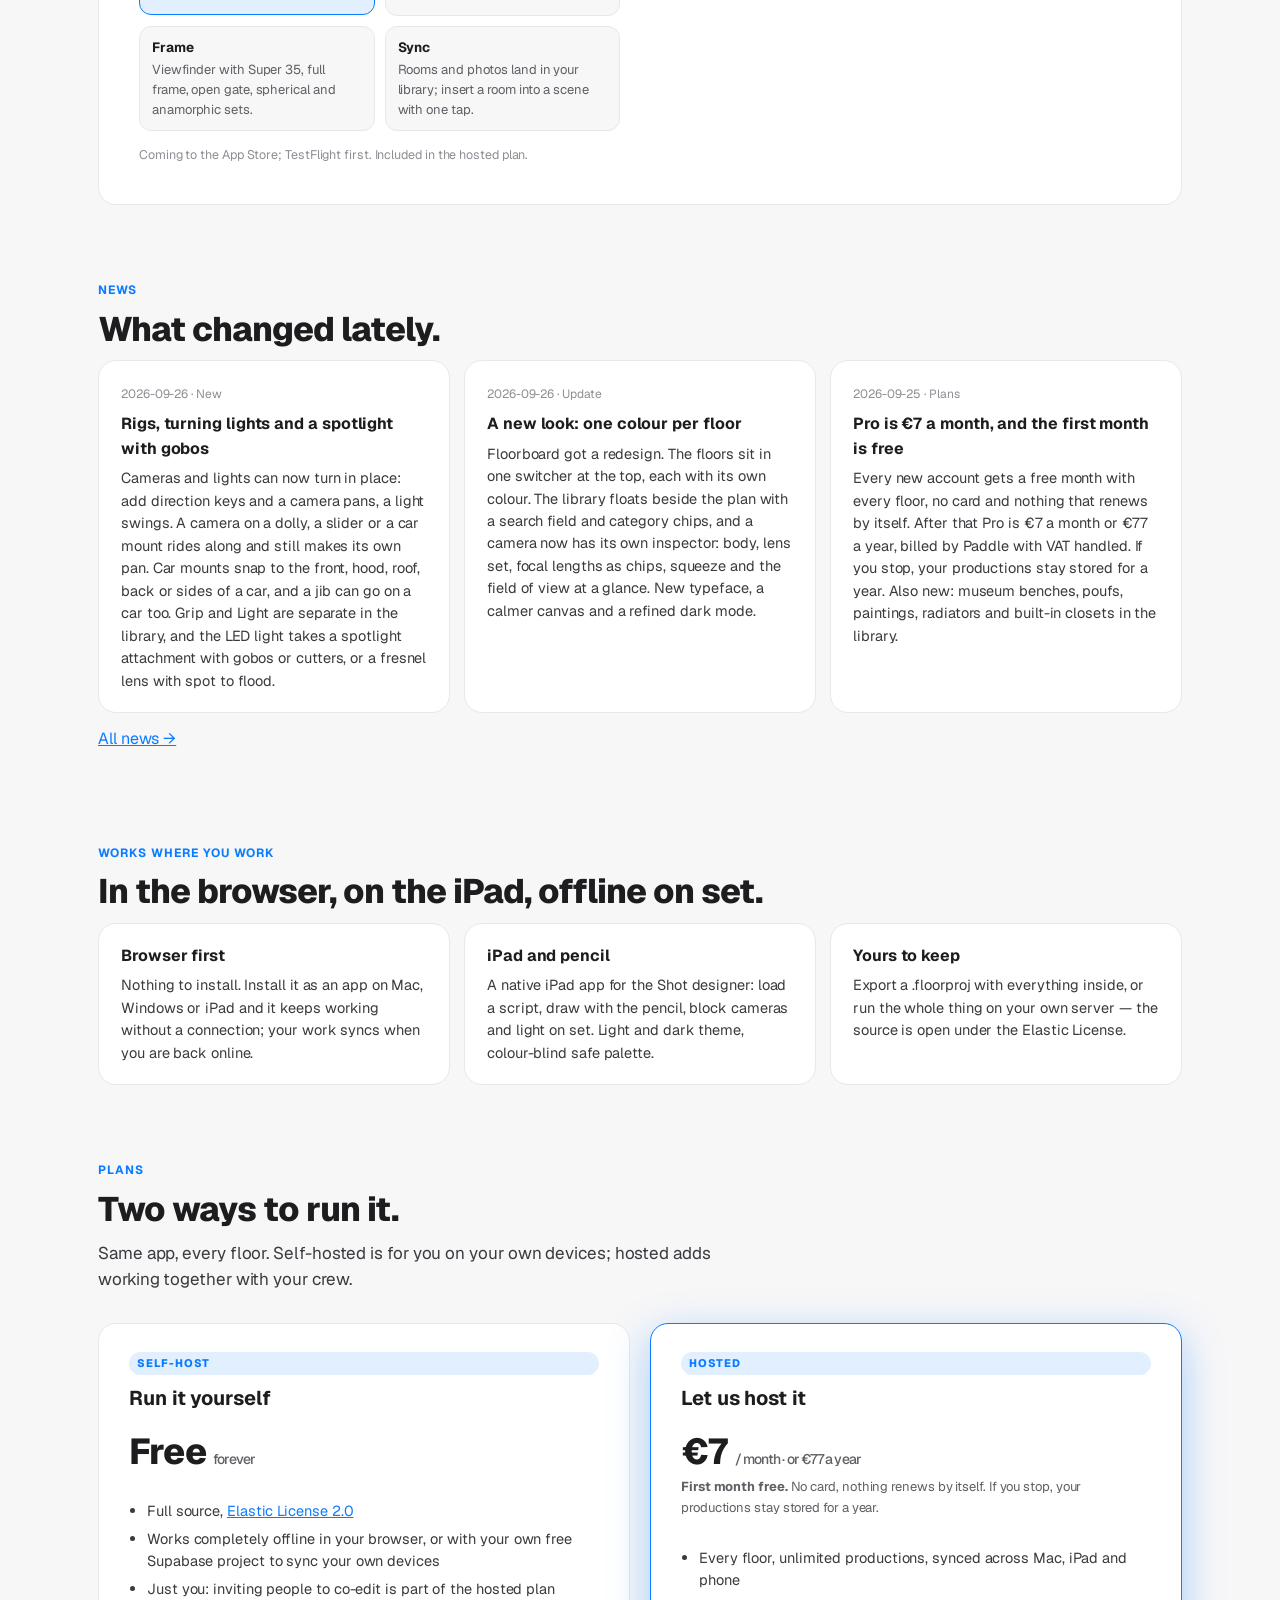
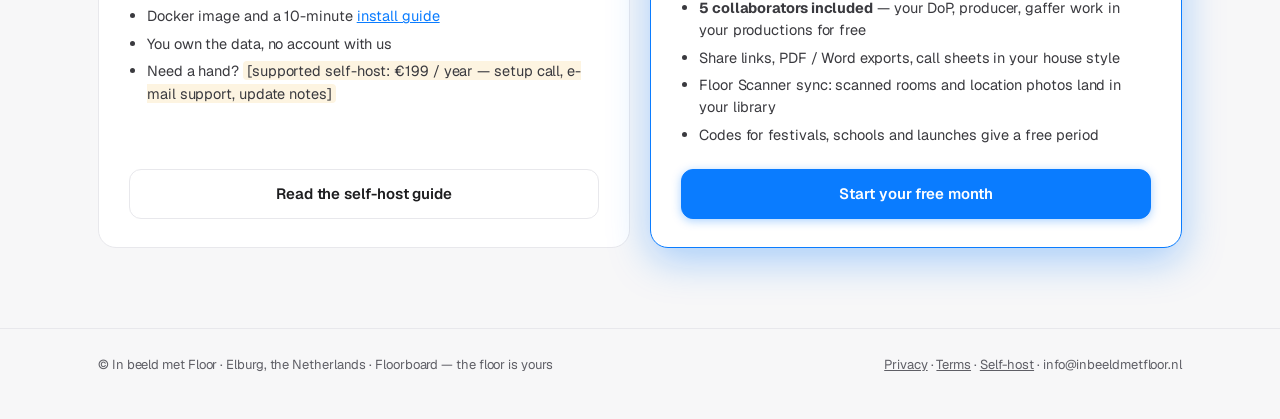
==== commit 5b659ca0: "v1.0-rc11: board cards in the UI 2.0 look Soft floating shadows, solid vivid headers with white titl" ====
--- a/index.html
+++ b/index.html
@@ -58,7 +58,7 @@
       <div id="sharePop"></div>
       <button class="btn primary" id="exportBtn" title="Export the current view">Export</button>
       <div id="exportPop"></div>
-      <span id="verChip" title="Floorboard version">v1.0-rc10</span><button class="hbtn" id="themeBtn" title="Light / dark / system theme">◐</button><button class="hbtn" id="roomLibBtn" title="Room library — scouted and scanned rooms, across productions"><svg viewBox="0 0 24 24" style="width:17px;height:17px;fill:none;stroke:currentColor;stroke-width:2;stroke-linecap:round;stroke-linejoin:round;vertical-align:-3px"><path d="M3 11l9-7 9 7"/><path d="M5.5 9.5V20h13V9.5"/><path d="M9.5 20v-6h5v6"/><path d="M15.5 4.5v3"/></svg></button><button id="helpBtn" title="How to use">?</button>
+      <span id="verChip" title="Floorboard version">v1.0-rc11</span><button class="hbtn" id="themeBtn" title="Light / dark / system theme">◐</button><button class="hbtn" id="roomLibBtn" title="Room library — scouted and scanned rooms, across productions"><svg viewBox="0 0 24 24" style="width:17px;height:17px;fill:none;stroke:currentColor;stroke-width:2;stroke-linecap:round;stroke-linejoin:round;vertical-align:-3px"><path d="M3 11l9-7 9 7"/><path d="M5.5 9.5V20h13V9.5"/><path d="M9.5 20v-6h5v6"/><path d="M15.5 4.5v3"/></svg></button><button id="helpBtn" title="How to use">?</button>
       <button class="btn drawer-btn" id="panelToggle" title="Show / hide the Scene info panel">☷</button>
       <button class="btn" id="accountBtn" title="Account & privacy" style="display:none;padding:5px 9px">
         <svg viewBox="0 0 24 24" style="width:15px;height:15px;fill:none;stroke:currentColor;stroke-width:2;stroke-linecap:round;vertical-align:-2px">
--- a/tokens.css
+++ b/tokens.css
@@ -56,7 +56,7 @@
   --on-accent:#FFFFFF;
   /* shape */
   --r-xs:7px; --r-sm:10px; --r-md:14px; --r-lg:18px; --r-panel:22px; --r-pill:999px;
-  --r-card:10;           /* canvas roundRect radius, unitless */
+  --r-card:12;           /* canvas roundRect radius, unitless */
   /* size & type */
   --tap:34px;            /* minimum control height with a mouse; touch bumps to 44 */
   --fs:13.5px;
